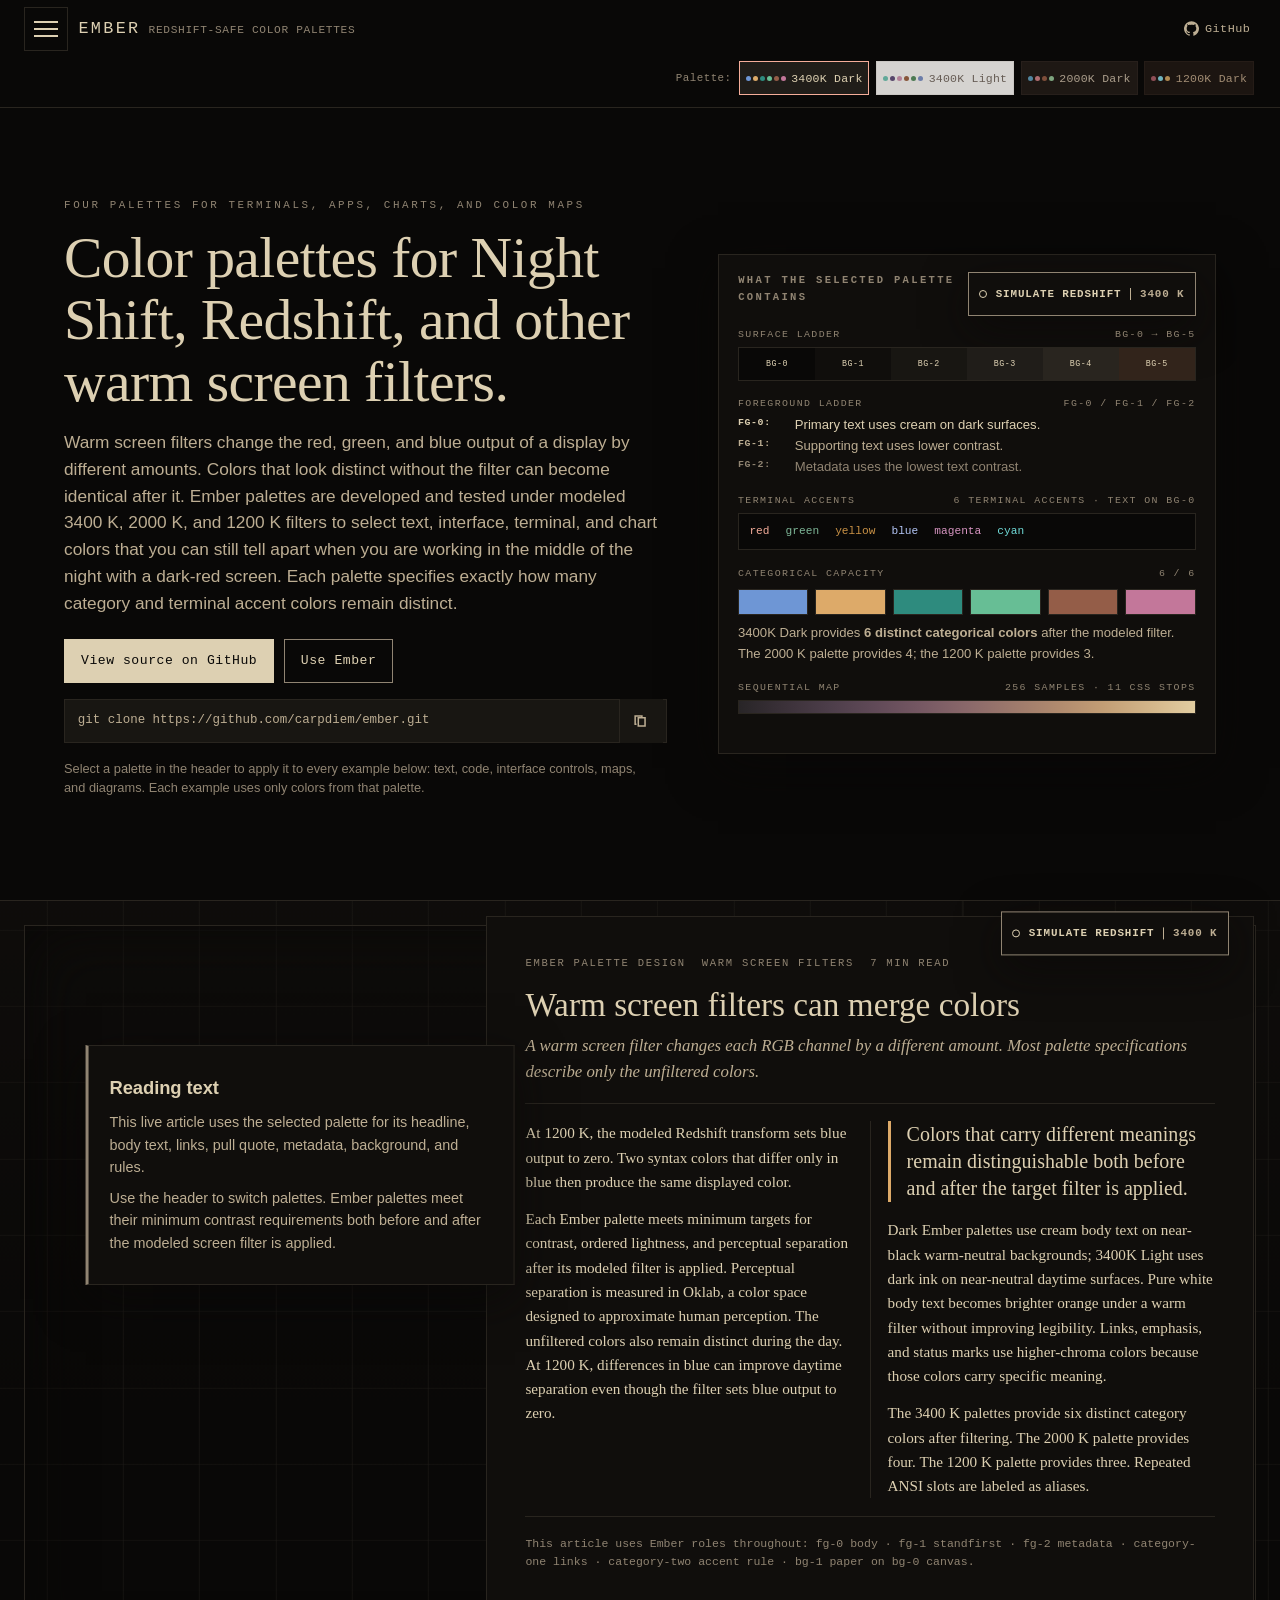
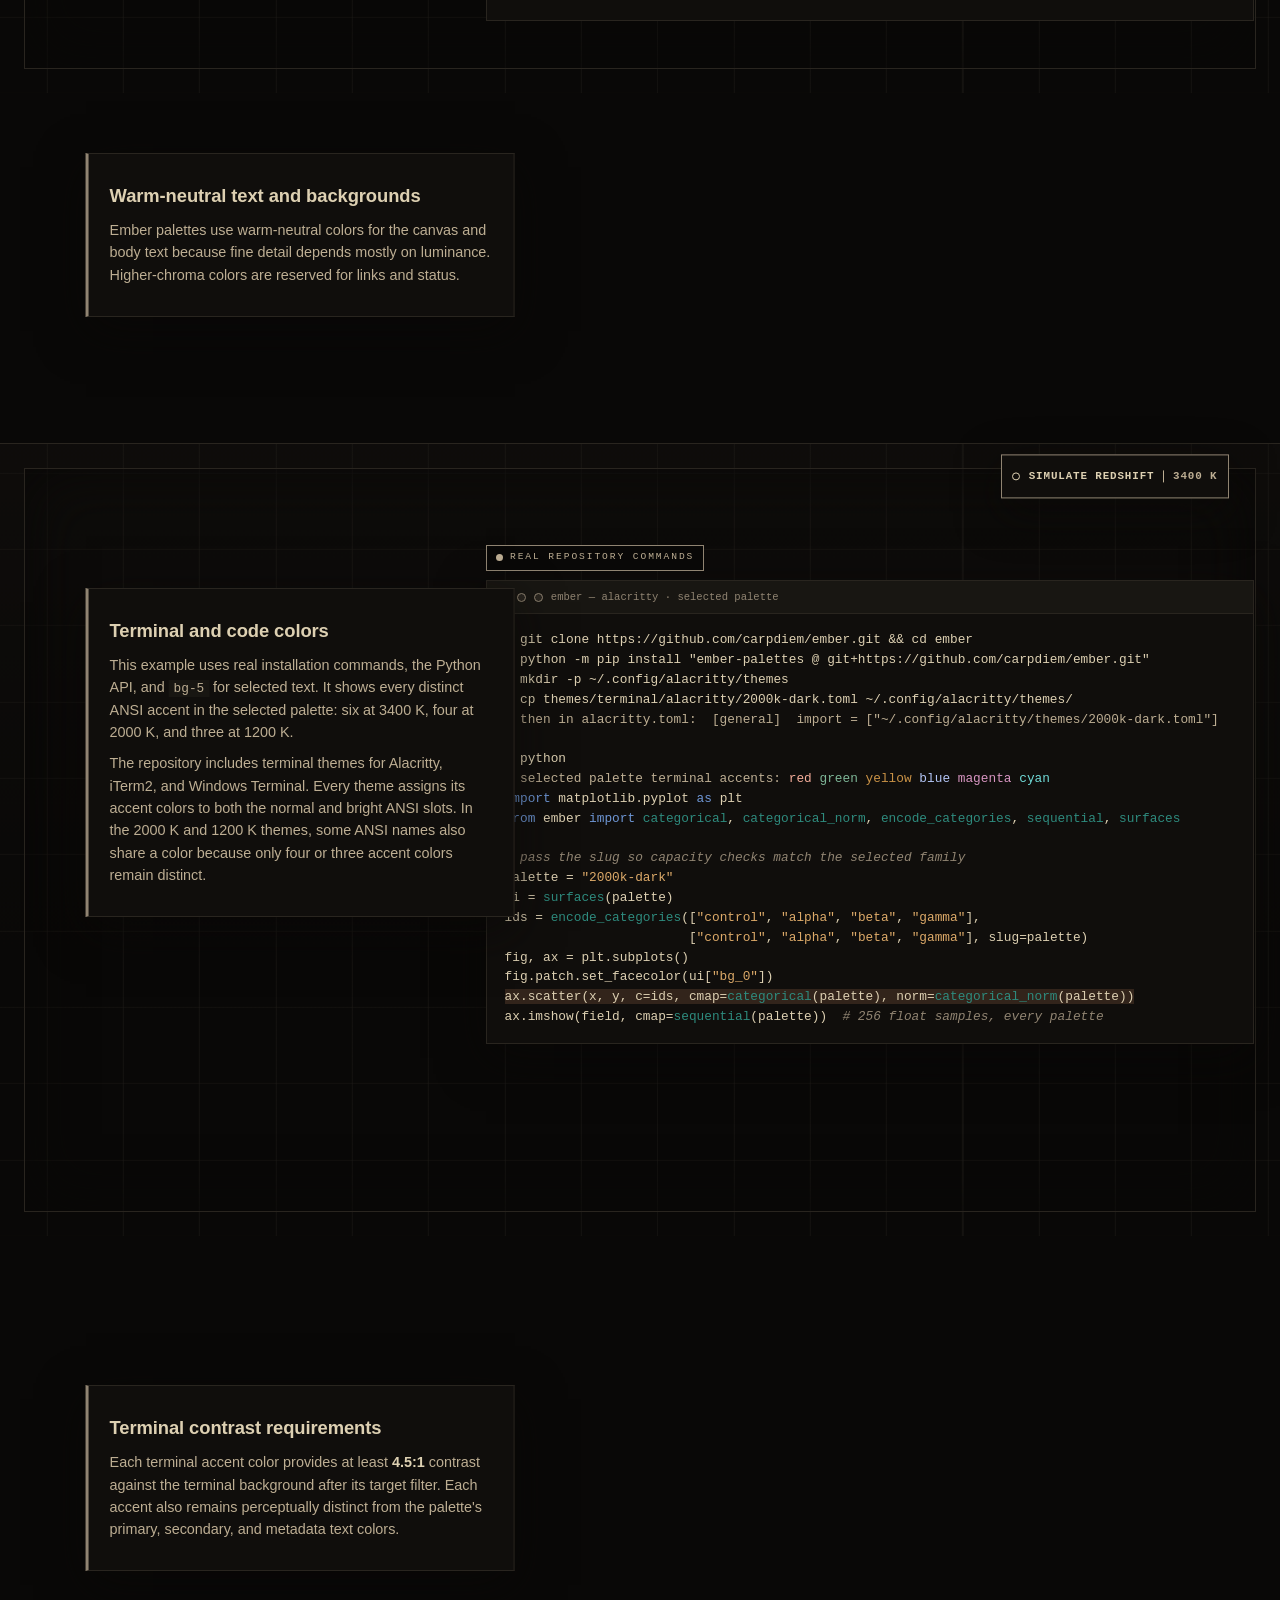
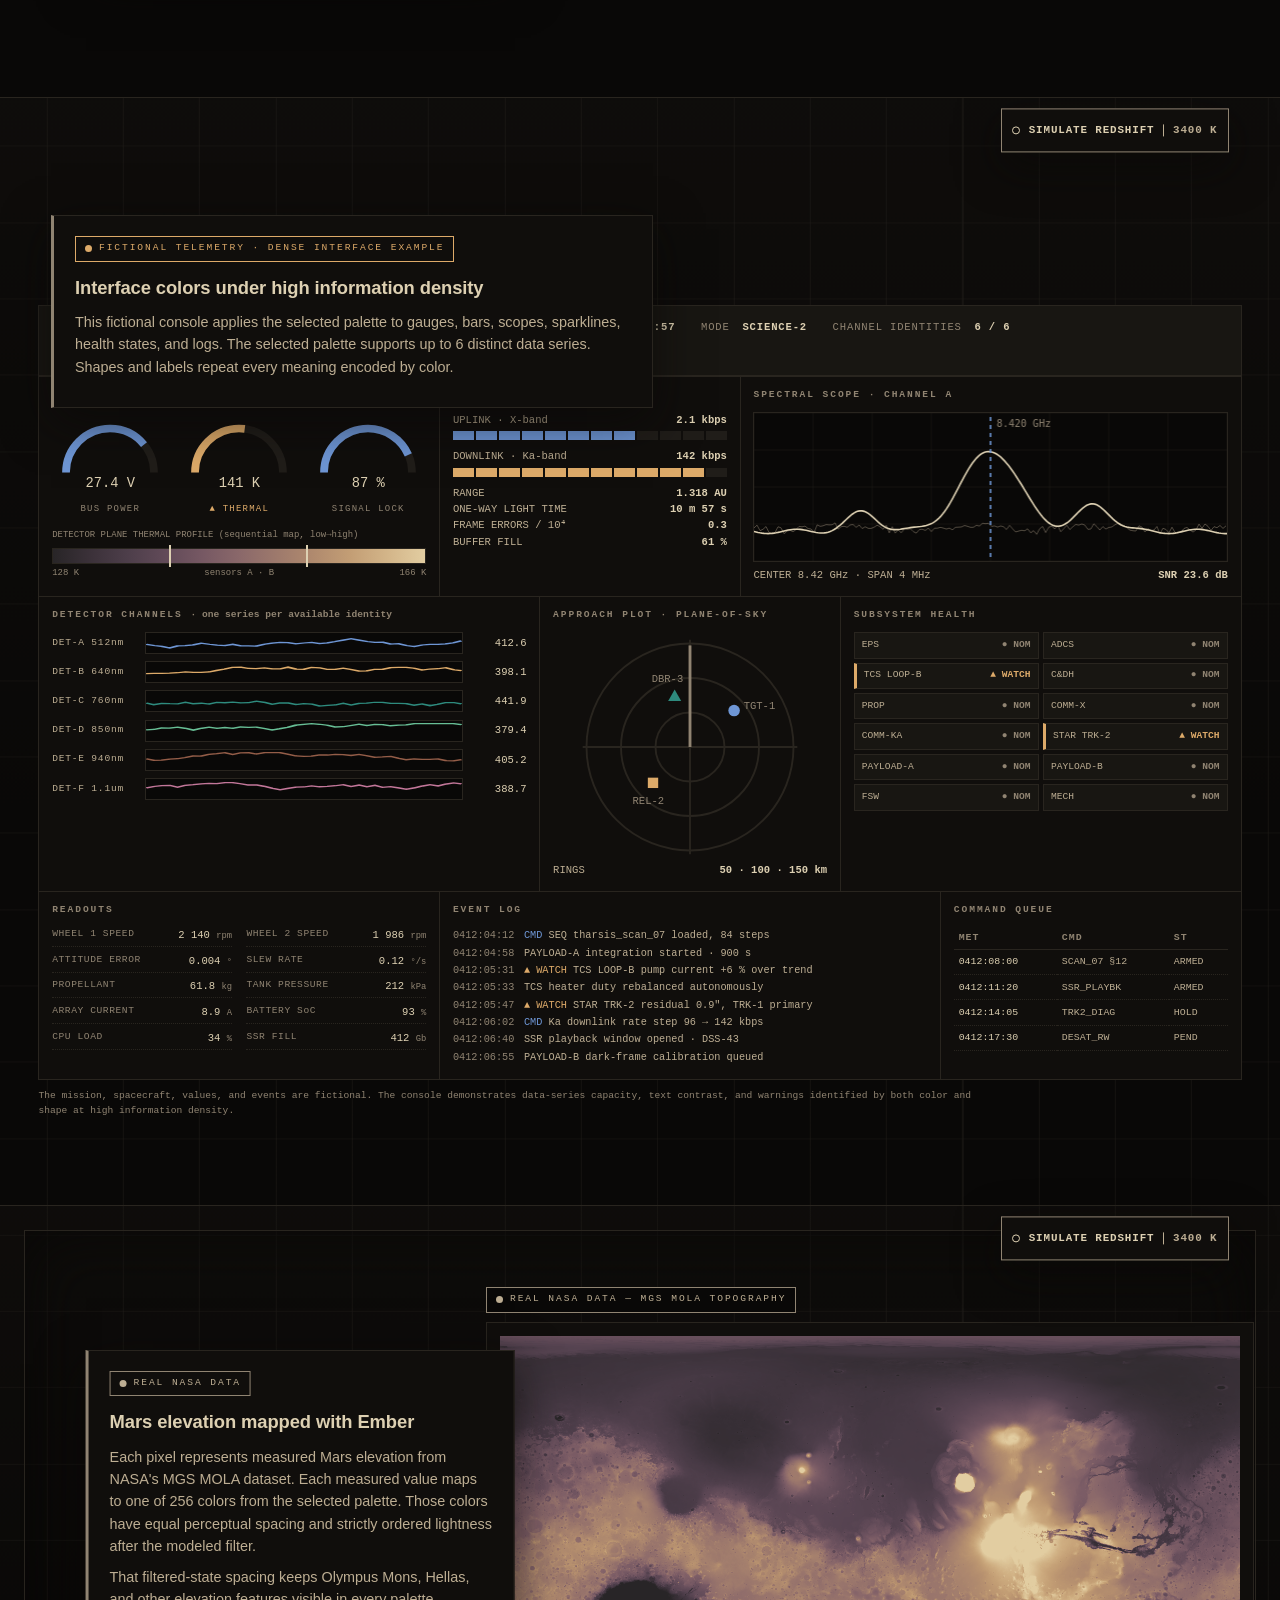
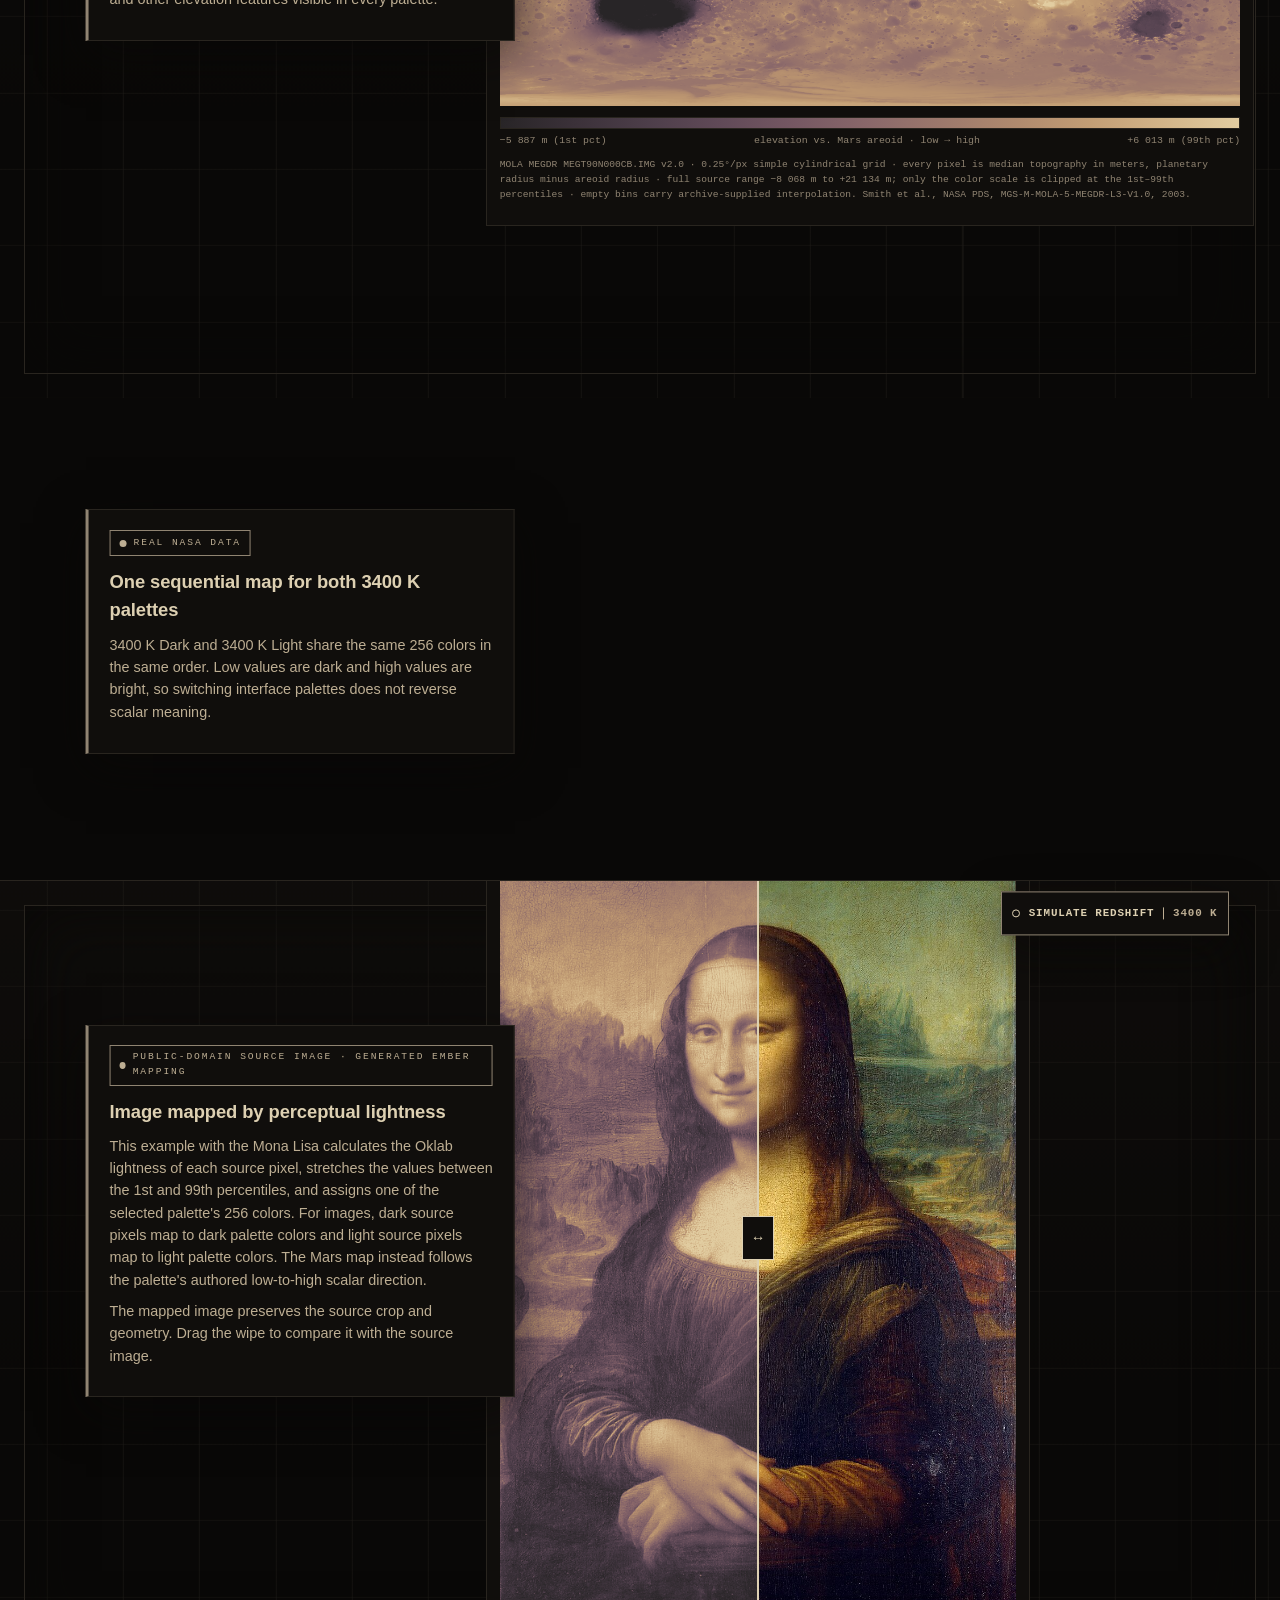
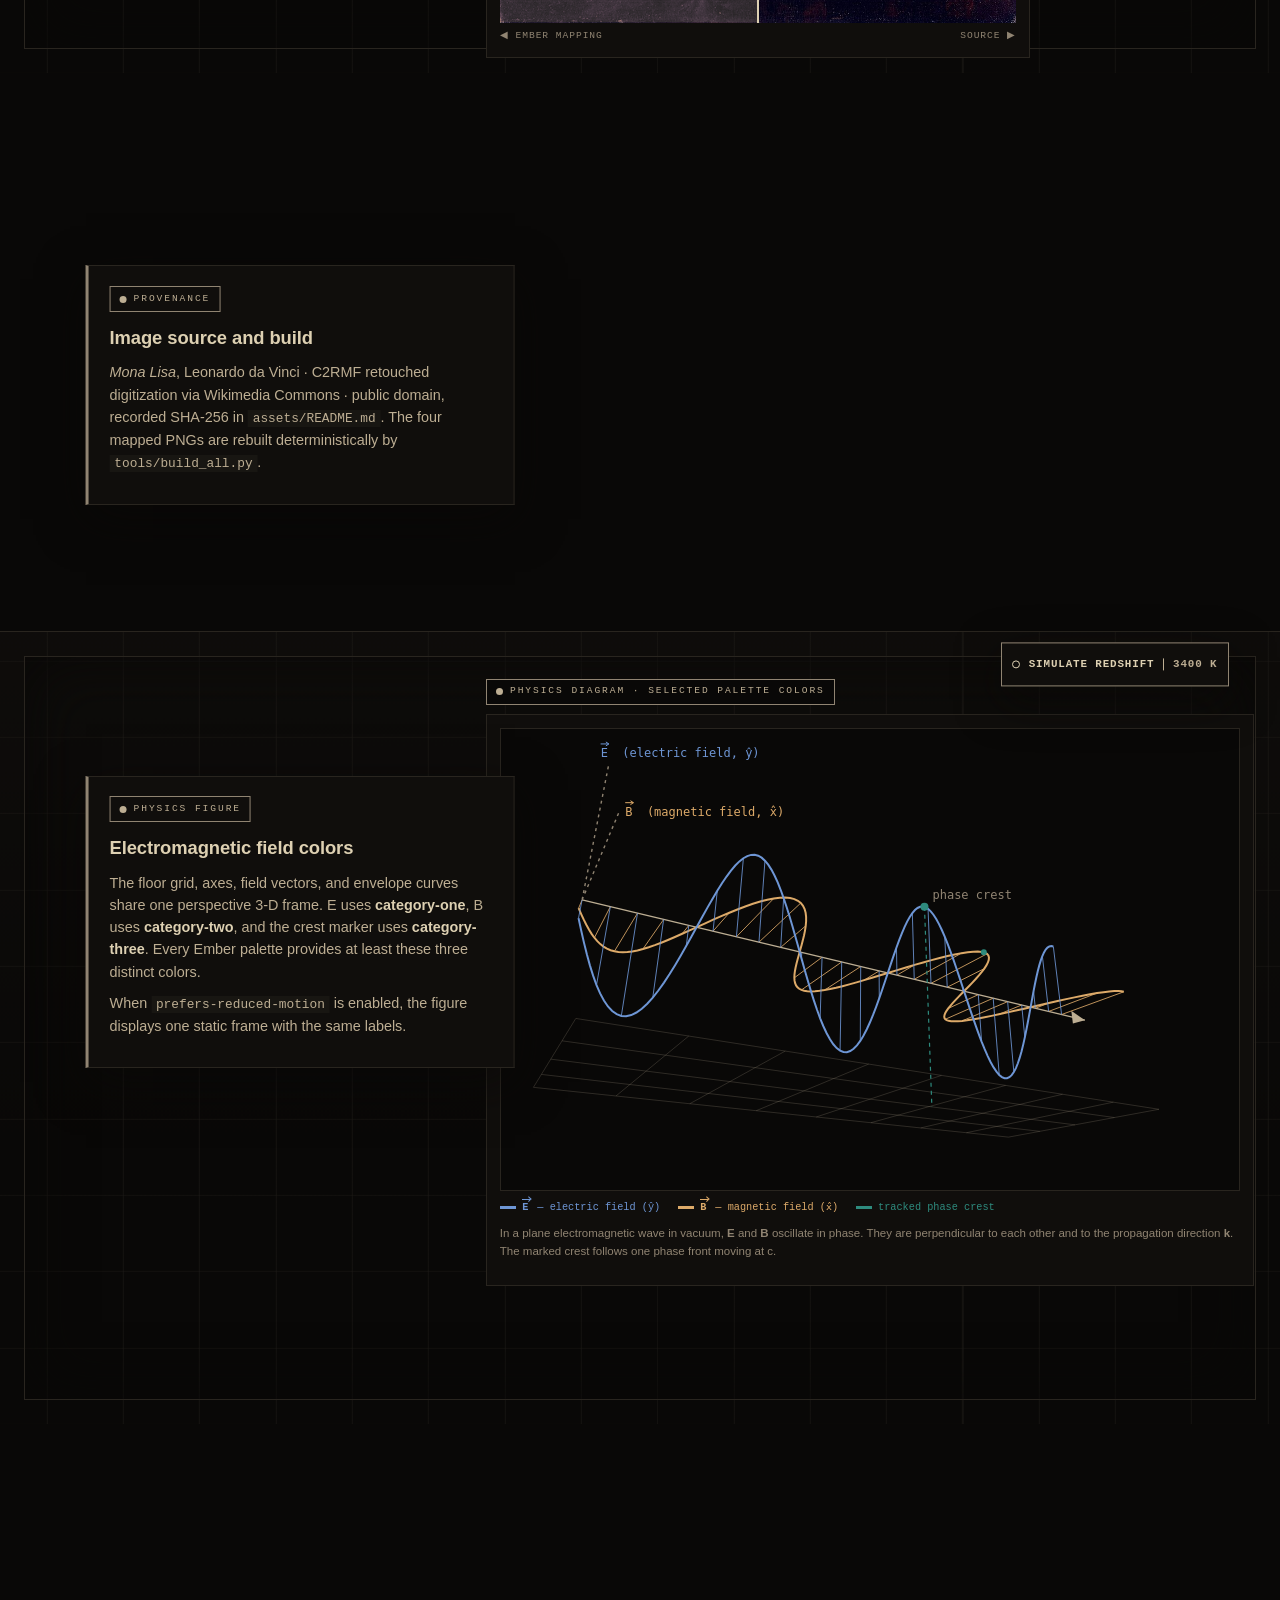
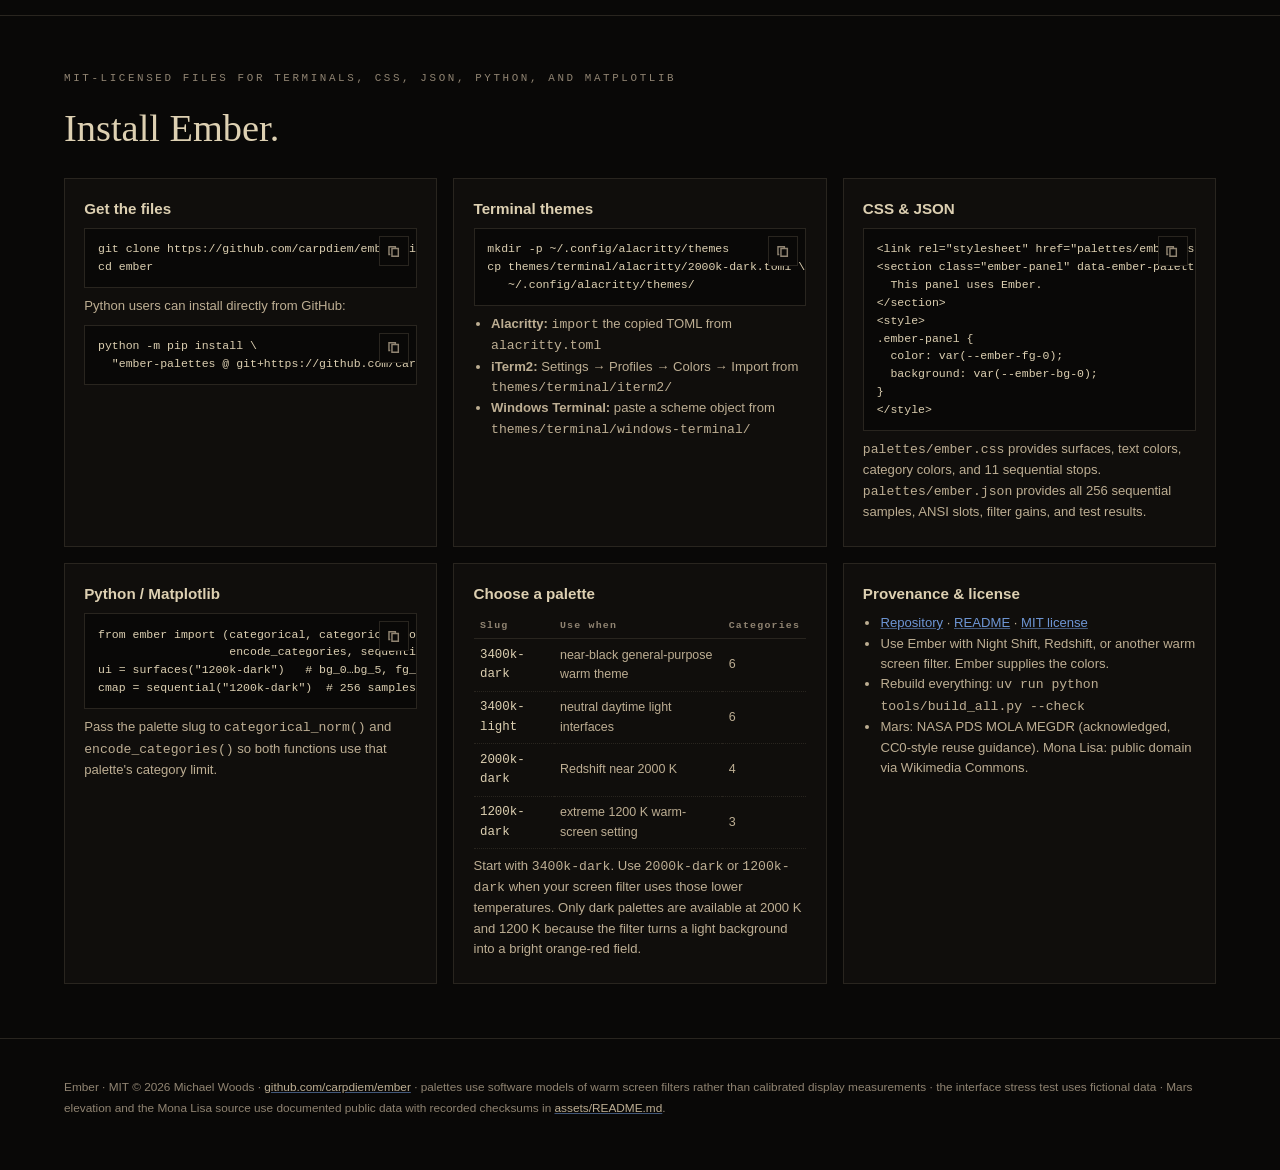
==== index.html @ 6d86f44f "Update 3400K Light palette" ====
<!DOCTYPE html>
<html lang="en" data-ember-palette="3400k-dark">
<head>
<meta charset="utf-8">
<meta name="viewport" content="width=device-width, initial-scale=1">
<title>Ember — color palettes for Night Shift and Redshift</title>
<meta name="description" content="Ember is a set of color palettes for terminals, apps, charts, and color maps used with Night Shift, Redshift, and other warm screen filters.">
<link rel="icon" href="favicon-32x32.png" type="image/png" sizes="32x32">
<link rel="icon" href="favicon.svg" type="image/svg+xml" sizes="any">
<link rel="apple-touch-icon" href="apple-touch-icon.png" sizes="180x180">
<link rel="stylesheet" href="palettes/ember.css">
<style>
/* ============================================================
   EMBER — ONE WARM INSTRUMENT
   All color derives from palettes/ember.css custom properties.
   No literal color values appear in this stylesheet.
   ============================================================ */
:root{
  --chrome-h: 6.75rem;
  --font-sans: "Avenir Next", Avenir, "Segoe UI", "Helvetica Neue", sans-serif;
  --font-serif: "Iowan Old Style", "Palatino Linotype", Palatino, Georgia, serif;
  --font-mono: ui-monospace, "SF Mono", Menlo, Consolas, "Liberation Mono", monospace;
  --rule: 1px solid var(--ember-bg-4);
  --plate-shadow: 0 14px 44px color-mix(in srgb, var(--ember-bg-0) 62%, transparent);
  --ease: cubic-bezier(.33,.66,.28,1);
}
*,*::before,*::after{ box-sizing:border-box; }
html{ scroll-behavior:smooth; }
@media (prefers-reduced-motion: reduce){
  html{ scroll-behavior:auto; }
  *,*::before,*::after{ animation:none !important; transition:none !important; }
}
body{
  margin:0;
  background:var(--ember-bg-0);
  color:var(--ember-fg-0);
  font-family:var(--font-sans);
  font-size:1rem;
  line-height:1.55;
  padding-top:var(--chrome-h);
  overflow-x:hidden;
}
::selection{ background:var(--ember-bg-5); color:var(--ember-fg-0); }
:focus-visible{ outline:2px solid var(--ember-fg-0); outline-offset:2px; }
a{ color:var(--ember-category-one); text-decoration-color: color-mix(in srgb, var(--ember-category-one) 55%, transparent); }
a:hover{ text-decoration-thickness:2px; }
img{ max-width:100%; display:block; }
code, pre, kbd{ font-family:var(--font-mono); }
.visually-hidden{
  position:absolute; width:1px; height:1px; margin:-1px; padding:0;
  overflow:hidden; clip:rect(0 0 0 0); white-space:nowrap; border:0;
}
.skip-link{
  position:fixed; top:.4rem; left:.4rem; z-index:200;
  background:var(--ember-bg-4); color:var(--ember-fg-0);
  padding:.5rem .8rem; border:var(--rule);
  transform:translateY(-300%);
}
.skip-link:focus{ transform:none; }

/* ---------- chrome (fixed header) ---------- */
.chrome{
  position:fixed; inset:0 0 auto 0; height:var(--chrome-h); z-index:120;
  display:flex; flex-wrap:wrap; align-items:center; align-content:center; gap:.35rem .65rem;
  padding:.4rem clamp(.75rem, 3vw, 1.5rem);
  background:var(--ember-bg-0);
  border-bottom:var(--rule);
}
.burger{
  appearance:none; background:transparent; border:var(--rule);
  width:2.75rem; height:2.75rem; min-width:44px; min-height:44px;
  padding:.55rem; cursor:pointer;
  display:grid; gap:5px; align-content:center;
}
.burger span{
  display:block; height:2px; background:var(--ember-fg-0);
  transition: transform .22s var(--ease), opacity .22s var(--ease);
}
.burger[aria-expanded="true"] span:nth-child(1){ transform:translateY(7px) rotate(45deg); }
.burger[aria-expanded="true"] span:nth-child(2){ opacity:0; }
.burger[aria-expanded="true"] span:nth-child(3){ transform:translateY(-7px) rotate(-45deg); }
.brand{
  font-family:var(--font-mono); font-size:1.05rem; letter-spacing:.14em;
  color:var(--ember-fg-0); text-decoration:none; text-transform:uppercase;
}
.brand em{ font-style:normal; color:var(--ember-fg-2); letter-spacing:.06em; font-size:.7rem; margin-left:.5rem; }
.chrome-spacer{ flex:1 1 auto; }
.chrome-gh{
  font-family:var(--font-mono); font-size:.74rem; letter-spacing:.04em;
  color:var(--ember-fg-1); text-decoration:none;
  padding:.25rem .35rem; white-space:nowrap;
  min-height:44px; display:inline-flex; align-items:center; gap:.4rem;
}
.chrome-gh:hover{ color:var(--ember-fg-0); text-decoration:underline; text-underline-offset:.22em; }
.gh-icon{ width:15px; height:15px; fill:currentColor; flex:0 0 auto; }

/* palette picker — compact scoped surfaces inside full-size hit targets */
.picker{
  order:5; width:100%; display:flex; gap:.18rem; align-items:center; justify-content:flex-end;
  background:var(--ember-bg-0);
}
.picker-label{
  font-family:var(--font-mono); font-size:.68rem; letter-spacing:.04em;
  color:var(--ember-fg-2); margin-right:.15rem; white-space:nowrap;
}
.pp{
  appearance:none; cursor:pointer;
  position:relative; isolation:isolate;
  font-family:var(--font-mono); font-size:.72rem; letter-spacing:.02em;
  background:transparent; color:var(--ember-fg-2);
  border:0; padding:.25rem .55rem; min-height:44px;
  display:inline-flex; align-items:center; justify-content:center; gap:.35rem;
}
.pp::before{
  content:""; position:absolute; inset:5px 2px; z-index:-1;
  background:var(--ember-bg-3); border:1px solid var(--ember-bg-4);
}
.pp:hover{ color:var(--ember-fg-0); }
.pp:hover::before{ border-color:var(--ember-fg-2); }
.pp-dots{ display:inline-flex; align-items:center; gap:2px; opacity:.72; }
.pp[aria-pressed="true"] .pp-dots{ opacity:1; }
.pp-dot{ width:5px; height:5px; border-radius:50%; flex:0 0 auto; }
.pp-dot[data-cat="1"]{ background:var(--ember-category-one); }
.pp-dot[data-cat="2"]{ background:var(--ember-category-two); }
.pp-dot[data-cat="3"]{ background:var(--ember-category-three); }
.pp-dot[data-cat="4"]{ background:var(--ember-category-four); }
.pp-dot[data-cat="5"]{ background:var(--ember-category-five); }
.pp-dot[data-cat="6"]{ background:var(--ember-category-six); }
.pp[aria-pressed="true"]{ color:var(--ember-fg-0); }
.pp[aria-pressed="true"]::before{ border-color:var(--ember-terminal-red); }
.pp .pp-abbr{ display:none; }
@media (max-width:700px){
  .chrome{ padding:.4rem .75rem; }
  .picker{ gap:.05rem; }
  .brand em{ display:none; }
  .pp{ flex:0 1 auto; padding:.25rem .35rem; font-size:.66rem; }
  .pp-dot{ width:4px; height:4px; }
  .pp .pp-full{ display:none; }
  .pp .pp-abbr{ display:inline; }
}

/* ---------- hamburger menu panel ---------- */
.menu-wrap{
  position:fixed; top:var(--chrome-h); left:0; right:0; bottom:0; z-index:110;
  display:flex; align-items:stretch;
}
.menu-wrap[hidden]{ display:none; }
.menu-backdrop{
  position:absolute; inset:0;
  background:color-mix(in srgb, var(--ember-bg-0) 55%, transparent);
  border:0; padding:0; cursor:pointer; width:100%;
}
.menu-panel{
  position:relative; z-index:1;
  width:min(22rem, 88vw);
  background:var(--ember-bg-1);
  border-right:var(--rule);
  padding:1.4rem 1.4rem 2rem;
  overflow-y:auto;
  display:flex; flex-direction:column; gap:.15rem;
}
.menu-panel h2{
  font-family:var(--font-mono); font-size:.62rem; letter-spacing:.22em;
  text-transform:uppercase; color:var(--ember-fg-2); margin:.9rem 0 .4rem;
}
.menu-panel a{
  color:var(--ember-fg-0); text-decoration:none;
  font-size:.95rem; padding:.45rem .5rem; min-height:44px;
  border-left:2px solid transparent;
  display:flex; align-items:center;
}
.menu-panel a:hover, .menu-panel a:focus-visible{
  background:var(--ember-bg-3); border-left-color:var(--ember-category-one);
}
.menu-panel a small{ color:var(--ember-fg-2); margin-left:.4rem; font-family:var(--font-mono); font-size:.66rem; }

/* ---------- shared components ---------- */
.truth{
  display:inline-flex; align-items:center; gap:.45rem;
  font-family:var(--font-mono); font-size:.6rem; letter-spacing:.2em;
  text-transform:uppercase; color:var(--ember-fg-1);
  border:1px solid var(--ember-fg-2); padding:.28rem .55rem;
}
.truth::before{
  content:""; width:7px; height:7px; border-radius:50%;
  background:var(--ember-fg-1);
}
.truth.fiction{ color:var(--ember-category-two); border-color:var(--ember-category-two); }
.truth.fiction::before{ background:var(--ember-category-two); }
.kicker{
  font-family:var(--font-mono); font-size:.68rem; letter-spacing:.24em;
  text-transform:uppercase; color:var(--ember-fg-2); margin:0 0 .8rem;
}
.btn{
  display:inline-flex; align-items:center; min-height:44px;
  font-family:var(--font-mono); font-size:.82rem;
  text-decoration:none; padding:.6rem 1rem; letter-spacing:.04em;
  border:1px solid var(--ember-fg-2); color:var(--ember-fg-0);
}
.btn:hover{ background:var(--ember-bg-3); }
.btn.primary{
  background:var(--ember-fg-0); color:var(--ember-bg-0); border-color:var(--ember-fg-0);
}
.btn.primary:hover{ background:var(--ember-fg-1); border-color:var(--ember-fg-1); }
.seq-strip{
  height:14px; background:var(--ember-sequential); border:var(--rule);
}

/* capacity chips — .retired is applied by CSS per-palette AND by JS; never
   references a categorical variable that the active family does not define */
.cap-row{ display:flex; gap:.45rem; margin:.5rem 0; }
.cap-chip{
  flex:1 1 0; height:26px; border:1px solid var(--ember-bg-4); position:relative;
}
.cap-chip[data-cat="1"]{ background:var(--ember-category-one); }
.cap-chip[data-cat="2"]{ background:var(--ember-category-two); }
.cap-chip[data-cat="3"]{ background:var(--ember-category-three); }
.cap-chip[data-cat="4"]{ background:var(--ember-category-four); }
.cap-chip[data-cat="5"]{ background:var(--ember-category-five); }
.cap-chip[data-cat="6"]{ background:var(--ember-category-six); }
[data-ember-palette="2000k-dark"] .cap-chip[data-cat="5"],
[data-ember-palette="2000k-dark"] .cap-chip[data-cat="6"],
[data-ember-palette="1200k-dark"] .cap-chip[data-cat="4"],
[data-ember-palette="1200k-dark"] .cap-chip[data-cat="5"],
[data-ember-palette="1200k-dark"] .cap-chip[data-cat="6"],
.cap-chip.retired{
  background:transparent; border-style:dashed; border-color:var(--ember-fg-2);
}
[data-ember-palette="2000k-dark"] .cap-chip[data-cat="5"]::after,
[data-ember-palette="2000k-dark"] .cap-chip[data-cat="6"]::after,
[data-ember-palette="1200k-dark"] .cap-chip[data-cat="4"]::after,
[data-ember-palette="1200k-dark"] .cap-chip[data-cat="5"]::after,
[data-ember-palette="1200k-dark"] .cap-chip[data-cat="6"]::after,
.cap-chip.retired::after{
  content:""; position:absolute; left:8%; right:8%; top:50%;
  border-top:1px solid var(--ember-fg-2);
}
/* ---------- hero ---------- */
.hero{
  min-height:calc(100vh - var(--chrome-h));
  display:grid; grid-template-columns: minmax(0, 1.15fr) minmax(0, .95fr);
  gap:clamp(1.5rem, 4vw, 4rem);
  align-content:center;
  padding:clamp(2rem, 6vh, 4rem) clamp(1rem, 5vw, 5rem);
}
.hero > *{ min-width:0; }
.hero h1{
  font-family:var(--font-serif); font-weight:500;
  font-size:clamp(2.1rem, 4.6vw, 3.6rem); line-height:1.08;
  margin:.2rem 0 1rem; letter-spacing:-.01em;
}
.hero .lede{
  font-size:clamp(1rem, 1.35vw, 1.15rem); color:var(--ember-fg-1);
  max-width:38rem; margin:0 0 1.4rem;
}
.hero-ctas{ display:flex; flex-wrap:wrap; gap:.6rem; align-items:center; margin-bottom:1rem; }
.clone-wrap{ position:relative; max-width:100%; margin:0 0 1rem; }
.hero-clone{
  font-size:.78rem; background:var(--ember-bg-2); border:var(--rule);
  padding:.7rem 3.4rem .7rem .8rem; color:var(--ember-fg-1);
  overflow-x:auto; max-width:100%; white-space:nowrap; margin:0;
}
.copy-clone{
  appearance:none; position:absolute; top:50%; right:.25rem;
  transform:translateY(-50%); width:44px; height:44px;
  border:0; border-left:var(--rule); background:var(--ember-bg-2);
  color:var(--ember-fg-1); cursor:pointer; display:grid; place-items:center;
}
.copy-clone:hover, .copy-clone:focus-visible{ color:var(--ember-fg-0); background:var(--ember-bg-3); }
.copy-clone svg{ width:18px; height:18px; fill:none; stroke:currentColor; stroke-width:1.7; }
.copy-clone .check-icon{ display:none; }
.copy-clone.is-copied .copy-icon{ display:none; }
.copy-clone.is-copied .check-icon{ display:block; color:var(--ember-category-four); }
.hero-note{ font-size:.8rem; color:var(--ember-fg-2); max-width:36rem; }
.hero-board{
  border:var(--rule); background:var(--ember-bg-1);
  padding:1.1rem 1.2rem 1.3rem; align-self:center;
  box-shadow:var(--plate-shadow);
}
.hero-board-header{
  display:flex; align-items:flex-start; justify-content:space-between;
  gap:.75rem; margin-bottom:.8rem;
}
.hero-board h2{
  font-family:var(--font-mono); font-size:.66rem; letter-spacing:.22em;
  text-transform:uppercase; color:var(--ember-fg-2); margin:0;
}
.hero-board-control-host{ flex:0 0 auto; }
.hero-board-control-host .redshift-control{
  position:static; height:auto; padding:0; display:block;
}
.hero-board-control-host .redshift-toggle{ transform:none; }
.board-row{ margin-bottom:1rem; }
.board-row .lbl{
  display:flex; justify-content:space-between;
  font-family:var(--font-mono); font-size:.62rem; letter-spacing:.14em;
  text-transform:uppercase; color:var(--ember-fg-2); margin-bottom:.3rem;
}
.surf-row{ display:flex; border:var(--rule); }
.surf-row span{
  flex:1 1 0; height:32px; display:flex; align-items:center; justify-content:center;
  color:var(--ember-fg-0); font-family:var(--font-mono); font-size:.52rem;
  letter-spacing:.06em; text-transform:uppercase;
}
.surf-row span:nth-child(1){ background:var(--ember-bg-0); }
.surf-row span:nth-child(2){ background:var(--ember-bg-1); }
.surf-row span:nth-child(3){ background:var(--ember-bg-2); }
.surf-row span:nth-child(4){ background:var(--ember-bg-3); }
.surf-row span:nth-child(5){ background:var(--ember-bg-4); }
.surf-row span:nth-child(6){ background:var(--ember-bg-5); }
.fg-row{ font-size:.82rem; line-height:1.4; }
.fg-sample{ display:grid; grid-template-columns:3.2rem minmax(0,1fr); gap:.35rem; margin:.18rem 0; }
.fg-role{ font-family:var(--font-mono); font-size:.62rem; letter-spacing:.06em; font-weight:700; }
.fg-row .f0{ color:var(--ember-fg-0); }
.fg-row .f1{ color:var(--ember-fg-1); }
.fg-row .f2{ color:var(--ember-fg-2); }
.terminal-specimen{
  display:flex; flex-wrap:wrap; gap:.35rem 1rem; align-items:center;
  background:var(--ember-bg-0); border:var(--rule); padding:.55rem .65rem;
  font-family:var(--font-mono); font-size:.7rem;
}
.terminal-specimen code{ background:transparent; padding:0; }
.terminal-accent{ font-style:normal; font-weight:400; }
.terminal-accent[hidden]{ display:none; }
.terminal-accent[data-terminal="red"]{ color:var(--ember-terminal-red); }
.terminal-accent[data-terminal="green"]{ color:var(--ember-terminal-green); }
.terminal-accent[data-terminal="yellow"]{ color:var(--ember-terminal-yellow); }
.terminal-accent[data-terminal="blue"]{ color:var(--ember-terminal-blue); }
.terminal-accent[data-terminal="magenta"]{ color:var(--ember-terminal-magenta); }
.terminal-accent[data-terminal="cyan"]{ color:var(--ember-terminal-cyan); }
#cap-sentence{ font-size:.82rem; color:var(--ember-fg-1); margin:.4rem 0 0; }
@media (max-width:900px){
  .hero{ grid-template-columns:1fr; min-height:0; }
}
@media (max-width:700px){
  .hero{ width:100%; padding:1.5rem 1rem 2rem; }
}

/* ---------- semantic depth: information passes over slower demonstrations ---------- */
.redshift-filter-defs{
  position:absolute; width:0; height:0; overflow:hidden; pointer-events:none;
}
.redshift-control{
  position:sticky; top:calc(var(--chrome-h) + .65rem); z-index:9;
  height:0; padding:0 clamp(1rem, 4vw, 4rem);
  display:flex; justify-content:flex-end; pointer-events:none;
}
.redshift-toggle{
  pointer-events:auto; transform:translateY(.65rem);
  min-height:44px; display:inline-flex; align-items:center; gap:.55rem;
  padding:.45rem .65rem; border:1px solid var(--ember-fg-2);
  background:var(--ember-bg-1); color:var(--ember-fg-0);
  box-shadow:var(--plate-shadow); cursor:pointer;
  font-family:var(--font-mono); font-size:.68rem; font-weight:700;
  letter-spacing:.08em; text-transform:uppercase;
}
.redshift-toggle:hover{ background:var(--ember-bg-3); border-color:var(--ember-fg-1); }
.redshift-toggle:focus-visible{ outline:2px solid var(--ember-fg-0); outline-offset:3px; }
.redshift-toggle-indicator{
  width:8px; height:8px; flex:0 0 auto; border:1px solid currentColor; border-radius:50%;
  background:transparent;
}
.redshift-toggle-temp{
  padding-left:.55rem; border-left:1px solid currentColor; color:var(--ember-fg-1);
  font-variant-numeric:tabular-nums;
}
[data-redshift-simulated="true"] .redshift-toggle{
  background:var(--ember-fg-0); color:var(--ember-bg-0); border-color:var(--ember-fg-0);
}
[data-redshift-simulated="true"] .redshift-toggle-indicator{ background:currentColor; }
[data-redshift-simulated="true"] .redshift-toggle-temp{ color:currentColor; }
[data-redshift-simulated="true"][data-redshift-profile="3400k"] .demonstration-plane{
  filter:url(#redshift-3400k);
}
[data-redshift-simulated="true"][data-redshift-profile="2000k"] .demonstration-plane{
  filter:url(#redshift-2000k);
}
[data-redshift-simulated="true"][data-redshift-profile="1200k"] .demonstration-plane{
  filter:url(#redshift-1200k);
}
.scene{
  --demonstration-plane-x:clamp(18rem, 38vw, 46rem);
  --plane-overlap:clamp(.75rem, 2.2vw, 2rem);
  --demonstration-plane-y:0px; --substrate-plane-y:0px;
  position:relative; isolation:isolate; border-top:var(--rule);
}
.information-plane{ position:relative; z-index:6; }
.demonstration-plane{
  position:relative; z-index:2;
  transform:translate3d(0,var(--demonstration-plane-y),0);
  will-change:transform;
}
.stage{
  position:sticky; top:var(--chrome-h); z-index:1;
  height:calc(100vh - var(--chrome-h));
  display:flex; align-items:center; justify-content:flex-end;
  padding:1.5rem clamp(1rem, 4vw, 4rem);
  overflow:hidden; isolation:isolate; background:var(--ember-bg-0);
}
.stage::before,
#console::before{
  content:""; position:absolute; inset:-10vh -5vw; z-index:0; pointer-events:none;
  background:
    repeating-linear-gradient(90deg,
      color-mix(in srgb, var(--ember-bg-3) 54%, transparent) 0 1px,
      transparent 1px 4.5rem),
    repeating-linear-gradient(0deg,
      color-mix(in srgb, var(--ember-bg-3) 42%, transparent) 0 1px,
      transparent 1px 4.5rem),
    linear-gradient(180deg, var(--ember-bg-1), var(--ember-bg-0) 72%);
  transform:translate3d(0,var(--substrate-plane-y),0) scale(1.06);
  will-change:transform;
}
.stage::after{
  content:""; position:absolute; inset:clamp(.75rem,2vw,1.5rem); z-index:1;
  border:1px solid var(--ember-bg-4); pointer-events:none;
  box-shadow:inset 0 0 4rem var(--ember-bg-0);
}
.stage-inner{
  width:min(60vw, 58rem, calc(100vw - var(--demonstration-plane-x) - 1rem)); position:absolute; left:var(--demonstration-plane-x);
}
.stage .truth{ position:absolute; top:-2.2rem; left:0; z-index:3; background:var(--ember-bg-0); }
.plates{
  margin-top:calc(-100vh + var(--chrome-h));
  width:min(30rem, 42vw);
  padding:16vh 0 14vh clamp(1rem, 4vw, 4rem);
  display:flex; flex-direction:column; gap:52vh;
  pointer-events:none;
  transform:translateX(calc(var(--demonstration-plane-x) + var(--plane-overlap) - min(30rem, 42vw)));
}
.plate{
  pointer-events:auto;
  background:var(--ember-bg-1);
  border:var(--rule);
  border-left:3px solid var(--ember-fg-2);
  padding:1.2rem 1.3rem 1.3rem;
  box-shadow:var(--plate-shadow);
}
.plate h2, .plate h3{
  font-family:var(--font-sans); font-weight:650;
  font-size:1.15rem; margin:.55rem 0 .55rem; letter-spacing:-.005em;
}
.plate p{ font-size:.9rem; color:var(--ember-fg-1); margin:.55rem 0; }
.plate p strong{ color:var(--ember-fg-0); }
.plate .truth{ margin-bottom:.2rem; }
.plate code{ font-size:.8rem; background:var(--ember-bg-2); padding:.06rem .3rem; }
@media (max-width:680px){
  .scene{ display:flex; flex-direction:column-reverse; }
  .scene > .redshift-control{ order:999; }
  .redshift-control{
    top:var(--chrome-h); height:54px; padding:0 1rem; align-items:flex-start;
    background:var(--ember-bg-0); border-bottom:var(--rule);
  }
  .redshift-toggle{ font-size:.62rem; gap:.45rem; padding:.4rem .55rem; }
  .redshift-toggle-temp{ padding-left:.45rem; }
  .stage{
    position:relative; top:auto; height:auto; justify-content:center;
    margin-top:-1.35rem; padding:2rem 1rem 1rem;
  }
  .stage-inner{ width:100%; position:relative; left:auto; }
  .stage .truth{ position:static; display:inline-flex; margin-bottom:.7rem; }
  .plates{
    margin-top:0; width:auto; padding:1.2rem 1rem .4rem; gap:1rem;
    transform:none;
  }
}
@media (prefers-reduced-motion:reduce){
  .demonstration-plane{ transform:none; will-change:auto; }
  .stage::before, #console::before{
    transform:scale(1.06); will-change:auto;
  }
}

/* ---------- editorial specimen ---------- */
.paper{
  background:var(--ember-bg-1); border:var(--rule);
  padding:clamp(1.4rem, 3vw, 3rem);
  max-height:calc(100vh - var(--chrome-h) - 3rem); overflow:hidden;
}
.paper .meta{
  font-family:var(--font-mono); font-size:.66rem; letter-spacing:.16em;
  text-transform:uppercase; color:var(--ember-fg-2);
  display:flex; gap:1rem; flex-wrap:wrap; margin-bottom:.9rem;
}
.paper h3{
  font-family:var(--font-serif); font-weight:500;
  font-size:clamp(1.5rem, 2.6vw, 2.2rem); line-height:1.12; margin:0 0 .6rem;
}
.paper .stand{
  font-family:var(--font-serif); font-style:italic;
  color:var(--ember-fg-1); font-size:1.05rem; margin:0 0 1rem;
}
.paper hr{ border:0; border-top:var(--rule); margin:1.1rem 0; }
.paper .body-col{ columns:2; column-gap:2.2rem; column-rule:var(--rule); }
.paper .body-col p{
  font-family:var(--font-serif); font-size:.95rem; line-height:1.6;
  margin:0 0 .8rem; color:var(--ember-fg-0);
}
.paper .pull{
  font-family:var(--font-serif); font-size:1.25rem; line-height:1.35;
  border-left:3px solid var(--ember-category-two);
  padding-left:1rem; margin:1rem 0; break-inside:avoid;
  color:var(--ember-fg-0);
}
.paper .foot{ font-size:.72rem; color:var(--ember-fg-2); font-family:var(--font-mono); }
@media (max-width:680px){ .paper .body-col{ columns:1; } .paper{ max-height:none; } }

/* ---------- terminal specimen ---------- */
.term{
  background:var(--ember-bg-1); border:var(--rule);
  font-size:.8rem; line-height:1.55;
  box-shadow:var(--plate-shadow);
}
.term-bar{
  display:flex; align-items:center; gap:.5rem;
  border-bottom:var(--rule); padding:.5rem .8rem;
  font-family:var(--font-mono); font-size:.66rem; color:var(--ember-fg-2);
  background:var(--ember-bg-2);
}
.term-bar i{ width:9px; height:9px; border-radius:50%; background:var(--ember-bg-4); border:1px solid var(--ember-fg-2); }
.term pre{
  margin:0; padding:1rem 1.1rem; overflow-x:auto;
}
.t-prompt{ color:var(--ember-fg-2); }
.t-cmd{ color:var(--ember-fg-0); }
.t-out{ color:var(--ember-fg-1); }
.t-k{ color:var(--ember-category-one); }
.t-s{ color:var(--ember-category-two); }
.t-f{ color:var(--ember-category-three); }
.t-c{ color:var(--ember-fg-2); font-style:italic; }
.t-sel{ background:var(--ember-bg-5); }

/* ---------- console (dense fictional instrument) ---------- */
#console{
  --information-plane-y:0px; --demonstration-plane-y:0px; --substrate-plane-y:0px;
  position:relative; isolation:isolate; overflow:clip;
  background:var(--ember-bg-0); border-top:var(--rule);
}
#console > :not(.redshift-control){ position:relative; }
#console .information-plane{ z-index:6; }
#console .demonstration-plane{ z-index:2; }
.console-wrap{ padding:0 clamp(.75rem, 3vw, 3rem) 3rem; }
.console-intro{
  margin-top:0; margin-bottom:-1.6rem; width:auto; max-width:44rem; gap:0;
  padding:clamp(2rem,5vh,3rem) clamp(1rem,4vw,4rem) 1.4rem;
  display:block;
  transform:translate3d(0,var(--information-plane-y),0); will-change:transform;
}
.console-intro .plate{ max-width:44rem; }
@media (prefers-reduced-motion:reduce){
  .console-intro{ transform:none; will-change:auto; }
}
.console{
  border:var(--rule); background:var(--ember-bg-1);
  font-family:var(--font-mono);
}
.con-head{
  display:flex; flex-wrap:wrap; gap:.6rem 1.6rem; align-items:center;
  padding:.7rem 1rem; border-bottom:2px solid var(--ember-bg-4);
  background:var(--ember-bg-2);
}
.con-head .mission{ font-size:.82rem; letter-spacing:.16em; }
.con-head .field{ font-size:.66rem; color:var(--ember-fg-2); letter-spacing:.08em; }
.con-head .field b{ color:var(--ember-fg-0); font-weight:600; margin-left:.35rem; }
.con-grid{
  display:grid; gap:1px; background:var(--ember-bg-4);
  grid-template-columns:repeat(12, minmax(0,1fr));
}
.panel{ background:var(--ember-bg-1); padding:.7rem .8rem .8rem; min-width:0; }
.panel h4{
  margin:0 0 .55rem; font-size:.6rem; font-weight:600;
  letter-spacing:.2em; text-transform:uppercase; color:var(--ember-fg-2);
}
.span3{ grid-column:span 3; } .span4{ grid-column:span 4; }
.span5{ grid-column:span 5; } .span6{ grid-column:span 6; }
.span8{ grid-column:span 8; } .span12{ grid-column:span 12; }
@media (max-width:1100px){
  .span3,.span4,.span5{ grid-column:span 6; }
  .span8{ grid-column:span 12; }
}
@media (max-width:640px){
  .span3,.span4,.span5,.span6{ grid-column:span 12; }
}
.gauge-row{ display:flex; gap:.8rem; justify-content:space-between; }
.gauge-cell{ flex:1 1 0; min-width:0; text-align:center; }
.gauge{ width:100%; max-width:110px; margin:0 auto; display:block; }
.g-track{ fill:none; stroke:var(--ember-bg-3); stroke-width:7; }
.g-val{ fill:none; stroke:var(--ember-category-one); stroke-width:7; }
.g-val.bus-power{ stroke-dasharray:98 999; }
.g-val.detector-thermal{ stroke-dasharray:68 999; }
.g-val.signal-lock{ stroke-dasharray:109 999; }
.gauge-cell.watch .g-val{ stroke:var(--ember-category-two); }
.g-num{ font-size:.86rem; color:var(--ember-fg-0); display:block; margin-top:-.4rem; }
.g-lab{ font-size:.56rem; letter-spacing:.14em; color:var(--ember-fg-2); }
.g-lab .warn{ color:var(--ember-category-two); }
.segbar{ display:flex; gap:2px; margin:.2rem 0 .5rem; }
.segbar span{ flex:1 1 0; height:9px; background:var(--ember-bg-3); }
.segbar.up span.on{ background:var(--ember-category-one); }
.segbar.dn span.on{ background:var(--ember-category-two); }
.kv{ display:flex; justify-content:space-between; font-size:.66rem; color:var(--ember-fg-1); }
.kv b{ color:var(--ember-fg-0); font-weight:600; }
.scope-c, .em-c{ width:100%; display:block; }
.scope-c{ height:150px; background:var(--ember-bg-0); border:var(--rule); }
.radar{ width:100%; max-width:230px; margin:0 auto; display:block; }
.radar .rr{ fill:none; stroke:var(--ember-bg-4); }
.radar .rx{ stroke:var(--ember-bg-4); }
.radar .sweep line{ stroke:var(--ember-fg-2); stroke-width:1.5; }
.radar .sweep{ transform-origin:60px 60px; animation:sweep 7s linear infinite; }
@keyframes sweep{ to{ transform:rotate(360deg); } }
.radar text{ fill:var(--ember-fg-2); font-size:5.5px; font-family:var(--font-mono); }
.radar .m1{ fill:var(--ember-category-one); }
.radar .m2{ fill:var(--ember-category-two); }
.radar .m3{ fill:var(--ember-category-three); }
.sparks{ display:flex; flex-direction:column; gap:.45rem; }
.spark-row{ display:flex; align-items:center; gap:.6rem; min-width:0; }
.spark-row .s-lab{ flex:0 0 5.2rem; font-size:.6rem; letter-spacing:.08em; color:var(--ember-fg-1); white-space:nowrap; }
.spark-row svg{ flex:1 1 auto; min-width:0; height:22px; background:var(--ember-bg-0); border:var(--rule); }
.spark-row .s-val{ flex:0 0 3.4rem; text-align:right; font-size:.66rem; color:var(--ember-fg-0); }
.health{ list-style:none; margin:0; padding:0; display:grid; grid-template-columns:repeat(2, minmax(0,1fr)); gap:4px; }
.health li{
  display:flex; justify-content:space-between; gap:.5rem;
  background:var(--ember-bg-2); border:var(--rule);
  font-size:.6rem; padding:.3rem .45rem; color:var(--ember-fg-1);
}
.health li b{ font-weight:600; color:var(--ember-fg-2); }
.health li.ok b::after{ content:" ● NOM"; }
.health li.watch{ border-left:3px solid var(--ember-category-two); }
.health li.watch b{ color:var(--ember-category-two); }
.health li.watch b::after{ content:" ▲ WATCH"; }
.readouts{ display:grid; grid-template-columns:repeat(2, minmax(0,1fr)); gap:.35rem .9rem; margin:0; }
.readouts div{ display:flex; justify-content:space-between; border-bottom:1px dotted var(--ember-bg-4); padding-bottom:.15rem; }
.readouts dt{ font-size:.6rem; letter-spacing:.06em; color:var(--ember-fg-2); }
.readouts dd{ margin:0; font-size:.66rem; color:var(--ember-fg-0); }
.readouts dd small{ color:var(--ember-fg-2); }
.thermal-strip{ height:16px; background:var(--ember-sequential); border:var(--rule); position:relative; margin:.3rem 0 .2rem; }
.thermal-strip i{
  position:absolute; top:-4px; bottom:-4px; width:2px; background:var(--ember-fg-0);
}
.thermal-title{ margin-top:.6rem; }
.thermal-marker-a{ left:31%; }
.thermal-marker-b{ left:68%; }
.scope-readout{ margin-top:.35rem; }
.spark-note{ letter-spacing:0; text-transform:none; }
.simulation-note{ max-width:60rem; }
.thermal-lab{ display:flex; justify-content:space-between; font-size:.56rem; color:var(--ember-fg-2); }
.log{ list-style:none; margin:0; padding:0; font-size:.64rem; line-height:1.7; color:var(--ember-fg-1); }
.log .t{ color:var(--ember-fg-2); margin-right:.6rem; }
.log .warn{ color:var(--ember-category-two); }
.log .cmd{ color:var(--ember-category-one); }
.queue{ width:100%; border-collapse:collapse; font-size:.62rem; }
.queue th{ text-align:left; font-weight:600; color:var(--ember-fg-2); letter-spacing:.1em; border-bottom:var(--rule); padding:.2rem .3rem; }
.queue td{ padding:.28rem .3rem; border-bottom:1px dotted var(--ember-bg-4); color:var(--ember-fg-1); }
.queue td:first-child{ color:var(--ember-fg-0); }

/* ---------- mars / mona ---------- */
.map-frame{ border:var(--rule); background:var(--ember-bg-1); padding:.8rem; }
.map-frame img{ width:100%; height:auto; image-rendering:auto; }
.map-legend{ margin-top:.7rem; }
.map-legend .seq-strip{ height:12px; }
.map-legend .lab{
  display:flex; justify-content:space-between;
  font-family:var(--font-mono); font-size:.62rem; color:var(--ember-fg-2); margin-top:.25rem;
}
.map-cite{ font-family:var(--font-mono); font-size:.6rem; color:var(--ember-fg-2); margin-top:.5rem; line-height:1.6; }
.compare{ position:relative; border:var(--rule); background:var(--ember-bg-1); padding:.8rem; }
.compare-stack{ position:relative; overflow:hidden; }
.compare-stack img{ width:100%; height:auto; }
.compare-stack .over{
  position:absolute; inset:0; width:100%; height:100%;
  clip-path:inset(0 50% 0 0);
}
.compare-stack .divider{
  appearance:none; position:absolute; top:0; bottom:0; left:50%; width:44px;
  transform:translateX(-50%); border:0; padding:0; background:transparent;
  color:var(--ember-fg-0); cursor:ew-resize; touch-action:none;
}
.compare-stack .divider::before{
  content:""; position:absolute; top:0; bottom:0; left:50%; width:2px;
  transform:translateX(-50%); background:var(--ember-fg-0);
}
.compare-stack .divider::after{
  content:"↔"; position:absolute; top:50%; left:50%; width:32px; height:44px;
  transform:translate(-50%,-50%); display:grid; place-items:center;
  background:var(--ember-bg-1); border:1px solid var(--ember-fg-0);
  color:var(--ember-fg-0); font-family:var(--font-mono); font-size:.9rem;
}
.compare-stack .divider:focus{ outline:none; }
.compare-stack .divider:hover::after,
.compare-stack .divider:focus-visible::after{
  background:var(--ember-bg-3); outline:2px solid var(--ember-fg-0); outline-offset:2px;
}
.compare-labels{
  display:flex; justify-content:space-between;
  font-family:var(--font-mono); font-size:.6rem; letter-spacing:.1em;
  color:var(--ember-fg-2); margin-top:.4rem; text-transform:uppercase;
}
.mona-stage{ width:min(44vw, 34rem); }

/* ---------- EM field figure ---------- */
.em-frame{ border:var(--rule); background:var(--ember-bg-1); padding:.8rem; }
.em-c{ aspect-ratio:16/10; background:var(--ember-bg-0); border:var(--rule); }
.em-legend{
  display:flex; flex-wrap:wrap; gap:1.1rem; margin-top:.6rem;
  font-family:var(--font-mono); font-size:.64rem; color:var(--ember-fg-1);
}
.em-legend i{ display:inline-block; width:16px; height:3px; vertical-align:middle; margin-right:.4rem; }
.em-legend .le{ color:var(--ember-category-one); }
.em-legend .lb{ color:var(--ember-category-two); }
.em-legend .lc{ color:var(--ember-category-three); }
.vector-symbol{
  position:relative; display:inline-block; margin-right:.18rem;
  font-weight:700; line-height:1;
}
.vector-symbol::before{
  content:""; position:absolute; left:0; right:-.12rem; top:-.22rem;
  border-top:1px solid currentColor;
}
.vector-symbol::after{
  content:""; position:absolute; top:-.34rem; right:-.12rem;
  width:.22rem; height:.22rem; border-top:1px solid currentColor;
  border-right:1px solid currentColor; transform:rotate(45deg);
}
.em-legend .le i{ background:var(--ember-category-one); }
.em-legend .lb i{ background:var(--ember-category-two); }
.em-legend .lc i{ background:var(--ember-category-three); }
.em-cap{ font-size:.72rem; color:var(--ember-fg-2); margin-top:.5rem; line-height:1.6; }
.figure-flush{ margin:0; }
.field-scene{ min-height:calc(100vh - var(--chrome-h) + 12rem); }
@media (max-width:680px){
  .mona-stage{ width:100%; }
  .field-scene{ min-height:0; }
}

/* ---------- adoption ---------- */
.use{ border-top:var(--rule); padding:clamp(2rem,6vh,4rem) clamp(1rem,5vw,5rem); }
.use h2{ font-family:var(--font-serif); font-weight:500; font-size:clamp(1.6rem,3vw,2.4rem); margin:.3rem 0 1.2rem; }
.use-grid{ display:grid; grid-template-columns:repeat(auto-fit, minmax(min(100%, 21rem), 1fr)); gap:1rem; }
.use-card{ border:var(--rule); background:var(--ember-bg-1); padding:1.1rem 1.2rem; min-width:0; }
.use-card h3{ font-size:.95rem; margin:0 0 .5rem; }
.use-card p{ font-size:.82rem; color:var(--ember-fg-1); margin:.4rem 0; }
.use-card pre{
  margin:.5rem 0; padding:.7rem .8rem; background:var(--ember-bg-0);
  border:var(--rule); font-size:.72rem; overflow-x:auto; color:var(--ember-fg-0);
}
.copy-code{ position:relative; margin:.5rem 0; }
.copy-code .use-copy-pre{ margin:0; padding-right:2.65rem; }
.copy-code-button{
  appearance:none; position:absolute; top:1px; right:1px; z-index:1; isolation:isolate;
  width:44px; height:44px; padding:0; cursor:pointer;
  display:grid; place-items:center; border:0;
  background:transparent; color:var(--ember-fg-2);
}
.copy-code-button::before{
  content:""; position:absolute; inset:7px; z-index:-1;
  border:var(--rule); background:var(--ember-bg-0);
}
.copy-code-button:hover, .copy-code-button:focus-visible{ color:var(--ember-fg-0); }
.copy-code-button:hover::before, .copy-code-button:focus-visible::before{
  background:var(--ember-bg-3);
}
.copy-code-button svg{
  width:17px; height:17px; fill:none; stroke:currentColor; stroke-width:1.7;
}
.copy-code-button .check-icon{ display:none; }
.copy-code-button.is-copied .copy-icon{ display:none; }
.copy-code-button.is-copied .check-icon{ display:block; color:var(--ember-terminal-green); }
.copy-code-button.is-copy-error{ color:var(--ember-terminal-red); }
.use-card ul{ margin:.4rem 0; padding-left:1.1rem; font-size:.82rem; color:var(--ember-fg-1); }
.profile-table{ width:100%; border-collapse:collapse; font-size:.78rem; }
.profile-table th{ text-align:left; font-family:var(--font-mono); font-size:.62rem; letter-spacing:.12em; color:var(--ember-fg-2); border-bottom:var(--rule); padding:.3rem .4rem; }
.profile-table td{ padding:.4rem; border-bottom:1px dotted var(--ember-bg-4); color:var(--ember-fg-1); }
.profile-table td:first-child{ font-family:var(--font-mono); color:var(--ember-fg-0); }

footer{
  border-top:var(--rule); padding:1.6rem clamp(1rem,5vw,5rem) 2.4rem;
  font-size:.74rem; color:var(--ember-fg-2); line-height:1.8;
}
footer a{ color:var(--ember-fg-1); }
main > section{ scroll-margin-top:calc(var(--chrome-h) + 1rem); }
</style>
</head>
<body>
<a class="skip-link" href="#main">Skip to content</a>

<svg class="redshift-filter-defs" width="0" height="0" aria-hidden="true" focusable="false">
  <defs>
    <filter id="redshift-3400k" x="-10%" y="-10%" width="120%" height="120%" color-interpolation-filters="sRGB">
      <feColorMatrix type="matrix" values="1 0 0 0 0  0 .74 0 0 0  0 0 .53 0 0  0 0 0 1 0"/>
    </filter>
    <filter id="redshift-2000k" x="-10%" y="-10%" width="120%" height="120%" color-interpolation-filters="sRGB">
      <feColorMatrix type="matrix" values="1 0 0 0 0  0 .54360078 0 0 0  0 0 .08679949 0 0  0 0 0 1 0"/>
    </filter>
    <filter id="redshift-1200k" x="-10%" y="-10%" width="120%" height="120%" color-interpolation-filters="sRGB">
      <feColorMatrix type="matrix" values="1 0 0 0 0  0 .30942099 0 0 0  0 0 0 0 0  0 0 0 1 0"/>
    </filter>
  </defs>
</svg>

<header class="chrome">
  <button class="burger" type="button" id="burger" aria-expanded="false" aria-controls="menu" aria-label="Open sections menu">
    <span></span><span></span><span></span>
  </button>
  <a class="brand" href="#top">Ember<em>Redshift-safe color palettes</em></a>
  <div class="chrome-spacer"></div>
  <a class="chrome-gh" href="https://github.com/carpdiem/ember">
    <svg class="gh-icon" viewBox="0 0 16 16" aria-hidden="true"><path d="M8 .2a8 8 0 0 0-2.53 15.59c.4.07.55-.17.55-.38v-1.49c-2.24.49-2.71-1.08-2.71-1.08-.37-.93-.9-1.18-.9-1.18-.73-.5.06-.49.06-.49.81.06 1.23.83 1.23.83.72 1.23 1.88.88 2.34.67.07-.52.28-.88.51-1.08-1.79-.2-3.67-.89-3.67-3.98 0-.88.31-1.6.83-2.16-.08-.2-.36-1.02.08-2.13 0 0 .68-.22 2.2.82A7.65 7.65 0 0 1 8 3.98c.68 0 1.36.09 2 .27 1.53-1.04 2.2-.82 2.2-.82.44 1.11.16 1.93.08 2.13.52.56.83 1.28.83 2.16 0 3.1-1.89 3.77-3.68 3.97.29.25.55.74.55 1.5v2.22c0 .21.14.46.55.38A8 8 0 0 0 8 .2Z"/></svg>
    <span>GitHub</span>
  </a>
  <div class="picker" role="group" aria-label="Palette selector">
    <span class="picker-label">Palette:</span>
    <button class="pp" type="button" data-palette="3400k-dark" data-ember-palette="3400k-dark" aria-label="Use 3400K Dark palette" aria-pressed="true">
      <span class="pp-dots" aria-hidden="true"><i class="pp-dot" data-cat="1"></i><i class="pp-dot" data-cat="2"></i><i class="pp-dot" data-cat="3"></i><i class="pp-dot" data-cat="4"></i><i class="pp-dot" data-cat="5"></i><i class="pp-dot" data-cat="6"></i></span>
      <span class="pp-full">3400K Dark</span><span class="pp-abbr">3400 D</span>
    </button>
    <button class="pp" type="button" data-palette="3400k-light" data-ember-palette="3400k-light" aria-label="Use 3400K Light palette" aria-pressed="false">
      <span class="pp-dots" aria-hidden="true"><i class="pp-dot" data-cat="1"></i><i class="pp-dot" data-cat="2"></i><i class="pp-dot" data-cat="3"></i><i class="pp-dot" data-cat="4"></i><i class="pp-dot" data-cat="5"></i><i class="pp-dot" data-cat="6"></i></span>
      <span class="pp-full">3400K Light</span><span class="pp-abbr">3400 L</span>
    </button>
    <button class="pp" type="button" data-palette="2000k-dark" data-ember-palette="2000k-dark" aria-label="Use 2000K Dark palette" aria-pressed="false">
      <span class="pp-dots" aria-hidden="true"><i class="pp-dot" data-cat="1"></i><i class="pp-dot" data-cat="2"></i><i class="pp-dot" data-cat="3"></i><i class="pp-dot" data-cat="4"></i></span>
      <span class="pp-full">2000K Dark</span><span class="pp-abbr">2000</span>
    </button>
    <button class="pp" type="button" data-palette="1200k-dark" data-ember-palette="1200k-dark" aria-label="Use 1200K Dark palette" aria-pressed="false">
      <span class="pp-dots" aria-hidden="true"><i class="pp-dot" data-cat="1"></i><i class="pp-dot" data-cat="2"></i><i class="pp-dot" data-cat="3"></i></span>
      <span class="pp-full">1200K Dark</span><span class="pp-abbr">1200</span>
    </button>
  </div>
</header>

<div class="menu-wrap" id="menu" hidden>
  <button class="menu-backdrop" type="button" id="menu-backdrop" aria-label="Close menu"></button>
  <nav class="menu-panel" aria-label="Site sections">
    <h2>What this page shows</h2>
    <a href="#top">Overview <small>what Ember is</small></a>
    <a href="#editorial">Reading text <small>text and surfaces</small></a>
    <a href="#code">Terminal and code <small>ANSI and Python</small></a>
    <a href="#console">Interface example <small>fictional telemetry</small></a>
    <a href="#mars">Mars elevation <small>NASA data</small></a>
    <a href="#mona">Image mapping <small>Mona Lisa</small></a>
    <a href="#field">Field diagram <small>three data colors</small></a>
    <h2>Use Ember</h2>
    <a href="#use">Install &amp; use</a>
    <a href="https://github.com/carpdiem/ember">GitHub repository ↗</a>
    <a href="https://github.com/carpdiem/ember#readme">README &amp; documentation ↗</a>
    <a href="https://github.com/carpdiem/ember/tree/main/themes/terminal">Terminal themes ↗</a>
    <a href="https://github.com/carpdiem/ember/blob/main/LICENSE">MIT license ↗</a>
  </nav>
</div>

<main id="main">

<!-- ================= HERO ================= -->
<section class="hero information-plane" id="top" aria-label="Overview" data-redshift-label="selected palette contents">
  <div>
    <p class="kicker">Four palettes for terminals, apps, charts, and color maps</p>
    <h1>Color palettes for Night Shift, Redshift, and other warm screen filters.</h1>
    <p class="lede">
      Warm screen filters change the red, green, and blue output of a display by different
      amounts. Colors that look distinct without the filter can become identical after it.
      Ember palettes are developed and tested under modeled 3400&nbsp;K, 2000&nbsp;K, and
      1200&nbsp;K filters to select text, interface, terminal, and chart colors that you can
      still tell apart when you are working in the middle of the night with a dark-red
      screen. Each palette specifies exactly how many category and terminal accent colors
      remain distinct.
    </p>
    <div class="hero-ctas">
      <a class="btn primary" href="https://github.com/carpdiem/ember">View source on GitHub</a>
      <a class="btn" href="#use">Use Ember</a>
    </div>
    <div class="clone-wrap">
      <pre class="hero-clone"><code id="clone-command">git clone https://github.com/carpdiem/ember.git</code></pre>
      <button class="copy-clone" id="copy-clone" type="button" aria-label="Copy git clone command" title="Copy git clone command">
        <svg class="copy-icon" viewBox="0 0 20 20" aria-hidden="true"><path d="M7 6.5h7.5v9H7z"/><path d="M5 13.5H3.5v-9H11V6"/></svg>
        <svg class="check-icon" viewBox="0 0 20 20" aria-hidden="true"><path d="m4.5 10.5 3.25 3.25L15.5 6"/></svg>
        <span class="visually-hidden" id="copy-feedback" aria-live="polite">Copy git clone command</span>
      </button>
    </div>
    <p class="hero-note">
      Select a palette in the header to apply it to every example below: text, code,
      interface controls, maps, and diagrams. Each example uses only colors from that palette.
    </p>
    <noscript>
      <p class="hero-note">
        This page uses the <strong>3400K Dark</strong> palette when JavaScript is disabled.
        Palette switching, animation, and image comparison require JavaScript. The palette
        information and installation instructions remain available.
      </p>
    </noscript>
  </div>
  <aside class="hero-board" aria-labelledby="hero-board-title">
    <div class="hero-board-header">
      <h2 id="hero-board-title">What the selected palette contains</h2>
      <div class="hero-board-control-host" data-redshift-control-host></div>
    </div>
    <div class="hero-board-demo demonstration-plane">
    <div class="board-row">
      <div class="lbl"><span>Surface ladder</span><span>bg-0 → bg-5</span></div>
      <div class="surf-row" role="img" aria-label="Six labeled background surfaces from base canvas to strongest selection state">
        <span>BG-0</span><span>BG-1</span><span>BG-2</span><span>BG-3</span><span>BG-4</span><span>BG-5</span>
      </div>
    </div>
    <div class="board-row fg-row">
      <div class="lbl"><span>Foreground ladder</span><span>fg-0 / fg-1 / fg-2</span></div>
      <div class="fg-sample f0"><span class="fg-role">FG-0:</span><span id="fg-0-copy">Primary text uses cream on dark surfaces.</span></div>
      <div class="fg-sample f1"><span class="fg-role">FG-1:</span><span id="fg-1-copy">Supporting text uses lower contrast.</span></div>
      <div class="fg-sample f2"><span class="fg-role">FG-2:</span><span id="fg-2-copy">Metadata uses the lowest text contrast.</span></div>
    </div>
    <div class="board-row">
      <div class="lbl"><span>Terminal accents</span><span id="terminal-accent-count">6 terminal accents · text on bg-0</span></div>
      <div class="terminal-specimen" id="terminal-accents" role="img" aria-label="Six distinct terminal accent colors from 3400K Dark shown as text on background zero">
        <code class="terminal-accent" data-cat="1" data-terminal="red">red</code>
        <code class="terminal-accent" data-cat="2" data-terminal="green">green</code>
        <code class="terminal-accent" data-cat="3" data-terminal="yellow">yellow</code>
        <code class="terminal-accent" data-cat="4" data-terminal="blue">blue</code>
        <code class="terminal-accent" data-cat="5" data-terminal="magenta">magenta</code>
        <code class="terminal-accent" data-cat="6" data-terminal="cyan">cyan</code>
      </div>
    </div>
    <div class="board-row">
      <div class="lbl"><span>Categorical capacity</span><span id="cap-count">6 / 6</span></div>
      <div class="cap-row" id="cap-row" role="img" aria-label="Categorical identity capacity of the selected palette">
        <span class="cap-chip" data-cat="1"></span>
        <span class="cap-chip" data-cat="2"></span>
        <span class="cap-chip" data-cat="3"></span>
        <span class="cap-chip" data-cat="4"></span>
        <span class="cap-chip" data-cat="5"></span>
        <span class="cap-chip" data-cat="6"></span>
      </div>
      <p id="cap-sentence">3400K Dark provides <strong>6 distinct categorical colors</strong> after the modeled filter. The 2000&nbsp;K palette provides 4; the 1200&nbsp;K palette provides 3.</p>
    </div>
    <div class="board-row">
      <div class="lbl"><span>Sequential map</span><span>256 samples · 11 CSS stops</span></div>
      <div class="seq-strip" role="img" aria-label="Authored sequential colormap of the selected palette, low value at left to high value at right"></div>
    </div>
    </div>
  </aside>
</section>

<!-- ================= EDITORIAL ================= -->
<section class="scene" id="editorial" aria-label="Reading text example">
  <div class="stage">
    <div class="stage-inner demonstration-plane">
      <article class="paper">
        <div class="meta">
          <span>Ember palette design</span><span>Warm screen filters</span><span>7 min read</span>
        </div>
        <h3>Warm screen filters can merge colors</h3>
        <p class="stand">A warm screen filter changes each RGB channel by a different amount. Most palette specifications describe only the unfiltered colors.</p>
        <hr>
        <div class="body-col">
          <p>At 1200&nbsp;K, the modeled Redshift transform sets blue output to zero. Two syntax
          colors that differ only in blue then produce the same displayed color.</p>
          <p>Each Ember palette meets minimum targets for contrast, ordered lightness, and
          perceptual separation after its modeled filter is applied. Perceptual separation is
          measured in Oklab, a color space designed to approximate human perception. The
          unfiltered colors also remain distinct during the day. At 1200&nbsp;K, differences
          in blue can improve daytime separation even though the filter sets blue output to
          zero.</p>
          <blockquote class="pull">Colors that carry different meanings remain distinguishable both before and after the target filter is applied.</blockquote>
          <p>Dark Ember palettes use cream body text on near-black warm-neutral backgrounds;
          3400K Light uses dark ink on near-neutral daytime surfaces. Pure white body text
          becomes brighter orange under a warm filter without improving legibility. Links,
          emphasis, and status marks use higher-chroma colors because those colors carry
          specific meaning.</p>
          <p>The 3400&nbsp;K palettes provide six distinct category colors after filtering. The
          2000&nbsp;K palette provides four. The 1200&nbsp;K palette provides three. Repeated ANSI
          slots are labeled as aliases.</p>
        </div>
        <hr>
        <p class="foot">This article uses Ember roles throughout: fg-0 body · fg-1 standfirst · fg-2 metadata · category-one links · category-two accent rule · bg-1 paper on bg-0 canvas.</p>
      </article>
    </div>
  </div>
  <div class="plates information-plane">
    <article class="plate">
      <h2>Reading text</h2>
      <p>This live article uses the selected palette for its headline, body text, links,
      pull quote, metadata, background, and rules.</p>
      <p>Use the header to switch palettes. Ember palettes meet their minimum contrast
      requirements both before and after the modeled screen filter is applied.</p>
    </article>
    <article class="plate">
      <h3>Warm-neutral text and backgrounds</h3>
      <p>Ember palettes use warm-neutral colors for the canvas and body text because fine
      detail depends mostly on luminance. Higher-chroma colors are reserved for links and
      status.</p>
    </article>
  </div>
</section>

<!-- ================= CODE ================= -->
<section class="scene" id="code" aria-label="Code and terminal example">
  <div class="stage">
    <div class="stage-inner demonstration-plane">
      <span class="truth">Real repository commands</span>
      <div class="term">
        <div class="term-bar"><i></i><i></i><i></i><span>ember — alacritty · selected palette</span></div>
<pre><code><span class="t-prompt">$</span> <span class="t-cmd">git clone https://github.com/carpdiem/ember.git &amp;&amp; cd ember</span>
<span class="t-prompt">$</span> <span class="t-cmd">python -m pip install "ember-palettes @ git+https://github.com/carpdiem/ember.git"</span>
<span class="t-prompt">$</span> <span class="t-cmd">mkdir -p ~/.config/alacritty/themes</span>
<span class="t-prompt">$</span> <span class="t-cmd">cp themes/terminal/alacritty/2000k-dark.toml ~/.config/alacritty/themes/</span>
<span class="t-out"># then in alacritty.toml:  [general]  import = ["~/.config/alacritty/themes/2000k-dark.toml"]</span>

<span class="t-prompt">$</span> <span class="t-cmd">python</span>
<span class="t-out"># selected palette terminal accents:</span> <span class="terminal-accent" data-cat="1" data-terminal="red">red</span> <span class="terminal-accent" data-cat="2" data-terminal="green">green</span> <span class="terminal-accent" data-cat="3" data-terminal="yellow">yellow</span> <span class="terminal-accent" data-cat="4" data-terminal="blue">blue</span> <span class="terminal-accent" data-cat="5" data-terminal="magenta">magenta</span> <span class="terminal-accent" data-cat="6" data-terminal="cyan">cyan</span>
<span class="t-k">import</span> matplotlib.pyplot <span class="t-k">as</span> plt
<span class="t-k">from</span> ember <span class="t-k">import</span> <span class="t-f">categorical</span>, <span class="t-f">categorical_norm</span>, <span class="t-f">encode_categories</span>, <span class="t-f">sequential</span>, <span class="t-f">surfaces</span>

<span class="t-c"># pass the slug so capacity checks match the selected family</span>
palette = <span class="t-s">"2000k-dark"</span>
ui = <span class="t-f">surfaces</span>(palette)
ids = <span class="t-f">encode_categories</span>([<span class="t-s">"control"</span>, <span class="t-s">"alpha"</span>, <span class="t-s">"beta"</span>, <span class="t-s">"gamma"</span>],
                        [<span class="t-s">"control"</span>, <span class="t-s">"alpha"</span>, <span class="t-s">"beta"</span>, <span class="t-s">"gamma"</span>], slug=palette)
fig, ax = plt.subplots()
fig.patch.set_facecolor(ui[<span class="t-s">"bg_0"</span>])
<span class="t-sel">ax.scatter(x, y, c=ids, cmap=<span class="t-f">categorical</span>(palette), norm=<span class="t-f">categorical_norm</span>(palette))</span>
ax.imshow(field, cmap=<span class="t-f">sequential</span>(palette))  <span class="t-c"># 256 float samples, every palette</span></code></pre>
      </div>
    </div>
  </div>
  <div class="plates information-plane">
    <article class="plate">
      <h2>Terminal and code colors</h2>
      <p>This example uses real installation commands, the Python API, and <code>bg-5</code>
      for selected text. It shows every distinct ANSI accent in the selected palette: six
      at 3400&nbsp;K, four at 2000&nbsp;K, and three at 1200&nbsp;K.</p>
      <p>The repository includes terminal themes for Alacritty, iTerm2, and Windows Terminal.
      Every theme assigns its accent colors to both the normal and bright ANSI slots. In the
      2000&nbsp;K and 1200&nbsp;K themes, some ANSI names also share a color because only four
      or three accent colors remain distinct.</p>
    </article>
    <article class="plate">
      <h3>Terminal contrast requirements</h3>
      <p>Each terminal accent color provides at least <strong>4.5:1</strong> contrast against
      the terminal background after its target filter. Each accent also remains perceptually
      distinct from the palette's primary, secondary, and metadata text colors.</p>
    </article>
  </div>
</section>

<!-- ================= CONSOLE ================= -->
<section id="console" aria-label="Fictional observatory console">
  <div class="plates console-intro information-plane">
    <article class="plate">
      <span class="truth fiction">Fictional telemetry · dense interface example</span>
      <h2>Interface colors under high information density</h2>
      <p>This fictional console applies the selected palette to gauges, bars, scopes,
      sparklines, health states, and logs. The selected palette supports up to
      <span id="con-cap-inline">6</span> distinct data series. Shapes and labels repeat every
      meaning encoded by color.</p>
    </article>
  </div>
  <div class="console-wrap demonstration-plane">
    <div class="console">
      <div class="con-head">
        <span class="mission">THARSIS RELAY · DEEP-SKY OBSERVATORY <b>· SIMULATION</b></span>
        <span class="field">MET <b>0412:06:57</b></span>
        <span class="field">MODE <b>SCIENCE-2</b></span>
        <span class="field">CHANNEL IDENTITIES <b id="con-cap">6 / 6</b></span>
        <span class="field">GROUND PASS <b>DSS-43 · 11 min</b></span>
      </div>
      <div class="con-grid">

        <div class="panel span4">
          <h4>Power · Thermal · Lock</h4>
          <div class="gauge-row">
            <div class="gauge-cell">
              <svg class="gauge" viewBox="0 0 100 62" role="img" aria-label="Bus power gauge, 27.4 volts, 78 percent of nominal">
                <path class="g-track" d="M10 55 A40 40 0 0 1 90 55"/>
                <path class="g-val bus-power" d="M10 55 A40 40 0 0 1 90 55"/>
              </svg>
              <span class="g-num">27.4 V</span>
              <span class="g-lab">BUS POWER</span>
            </div>
            <div class="gauge-cell watch">
              <svg class="gauge" viewBox="0 0 100 62" role="img" aria-label="Detector thermal gauge, 141 kelvin, watch state">
                <path class="g-track" d="M10 55 A40 40 0 0 1 90 55"/>
                <path class="g-val detector-thermal" d="M10 55 A40 40 0 0 1 90 55"/>
              </svg>
              <span class="g-num">141 K</span>
              <span class="g-lab"><span class="warn">▲ THERMAL</span></span>
            </div>
            <div class="gauge-cell">
              <svg class="gauge" viewBox="0 0 100 62" role="img" aria-label="Signal lock gauge, 87 percent">
                <path class="g-track" d="M10 55 A40 40 0 0 1 90 55"/>
                <path class="g-val signal-lock" d="M10 55 A40 40 0 0 1 90 55"/>
              </svg>
              <span class="g-num">87 %</span>
              <span class="g-lab">SIGNAL LOCK</span>
            </div>
          </div>
          <div class="thermal-lab thermal-title"><span>DETECTOR PLANE THERMAL PROFILE (sequential map, low→high)</span></div>
          <div class="thermal-strip" role="img" aria-label="Detector plane thermal profile drawn on the sequential colormap with two sensor markers">
            <i class="thermal-marker-a"></i><i class="thermal-marker-b"></i>
          </div>
          <div class="thermal-lab"><span>128 K</span><span>sensors A · B</span><span>166 K</span></div>
        </div>

        <div class="panel span3">
          <h4>Comm link</h4>
          <div class="kv"><span>UPLINK · X-band</span><b>2.1 kbps</b></div>
          <div class="segbar up" aria-hidden="true">
            <span class="on"></span><span class="on"></span><span class="on"></span><span class="on"></span><span class="on"></span><span class="on"></span><span class="on"></span><span class="on"></span><span></span><span></span><span></span><span></span>
          </div>
          <div class="kv"><span>DOWNLINK · Ka-band</span><b>142 kbps</b></div>
          <div class="segbar dn" aria-hidden="true">
            <span class="on"></span><span class="on"></span><span class="on"></span><span class="on"></span><span class="on"></span><span class="on"></span><span class="on"></span><span class="on"></span><span class="on"></span><span class="on"></span><span class="on"></span><span></span>
          </div>
          <div class="kv"><span>RANGE</span><b>1.318 AU</b></div>
          <div class="kv"><span>ONE-WAY LIGHT TIME</span><b>10 m 57 s</b></div>
          <div class="kv"><span>FRAME ERRORS / 10⁴</span><b>0.3</b></div>
          <div class="kv"><span>BUFFER FILL</span><b>61 %</b></div>
        </div>

        <div class="panel span5">
          <h4>Spectral scope · channel A</h4>
          <canvas class="scope-c" id="scope" width="640" height="150" role="img" aria-label="Animated spectral scope trace, fictional signal"></canvas>
          <div class="kv scope-readout"><span>CENTER 8.42 GHz · SPAN 4 MHz</span><b>SNR 23.6 dB</b></div>
        </div>

        <div class="panel span5">
          <h4>Detector channels <span id="spark-note" class="spark-note">· one series per available identity</span></h4>
          <div class="sparks" id="sparks"></div>
          <noscript><p class="kv"><span>Channel sparklines require JavaScript.</span></p></noscript>
        </div>

        <div class="panel span3">
          <h4>Approach plot · plane-of-sky</h4>
          <svg class="radar" viewBox="0 0 120 120" role="img" aria-label="Fictional plane-of-sky plot with three tracked objects at increasing range rings">
            <circle class="rr" cx="60" cy="60" r="18"/>
            <circle class="rr" cx="60" cy="60" r="36"/>
            <circle class="rr" cx="60" cy="60" r="54"/>
            <line class="rx" x1="60" y1="4" x2="60" y2="116"/>
            <line class="rx" x1="4" y1="60" x2="116" y2="60"/>
            <g class="sweep"><line x1="60" y1="60" x2="60" y2="7"/></g>
            <circle class="m1" cx="83" cy="41" r="3"/>
            <text x="88" y="40">TGT-1</text>
            <rect class="m2" x="38" y="76" width="5.4" height="5.4"/>
            <text x="30" y="90">REL-2</text>
            <path class="m3" d="M52 30 l3.4 6 h-6.8 z"/>
            <text x="40" y="26">DBR-3</text>
          </svg>
          <div class="kv"><span>RINGS</span><b>50 · 100 · 150 km</b></div>
        </div>

        <div class="panel span4">
          <h4>Subsystem health</h4>
          <ul class="health">
            <li class="ok"><span>EPS</span><b></b></li>
            <li class="ok"><span>ADCS</span><b></b></li>
            <li class="watch"><span>TCS LOOP-B</span><b></b></li>
            <li class="ok"><span>C&amp;DH</span><b></b></li>
            <li class="ok"><span>PROP</span><b></b></li>
            <li class="ok"><span>COMM-X</span><b></b></li>
            <li class="ok"><span>COMM-KA</span><b></b></li>
            <li class="watch"><span>STAR TRK-2</span><b></b></li>
            <li class="ok"><span>PAYLOAD-A</span><b></b></li>
            <li class="ok"><span>PAYLOAD-B</span><b></b></li>
            <li class="ok"><span>FSW</span><b></b></li>
            <li class="ok"><span>MECH</span><b></b></li>
          </ul>
        </div>

        <div class="panel span4">
          <h4>Readouts</h4>
          <dl class="readouts">
            <div><dt>WHEEL 1 SPEED</dt><dd>2 140 <small>rpm</small></dd></div>
            <div><dt>WHEEL 2 SPEED</dt><dd>1 986 <small>rpm</small></dd></div>
            <div><dt>ATTITUDE ERROR</dt><dd>0.004 <small>°</small></dd></div>
            <div><dt>SLEW RATE</dt><dd>0.12 <small>°/s</small></dd></div>
            <div><dt>PROPELLANT</dt><dd>61.8 <small>kg</small></dd></div>
            <div><dt>TANK PRESSURE</dt><dd>212 <small>kPa</small></dd></div>
            <div><dt>ARRAY CURRENT</dt><dd>8.9 <small>A</small></dd></div>
            <div><dt>BATTERY SoC</dt><dd>93 <small>%</small></dd></div>
            <div><dt>CPU LOAD</dt><dd>34 <small>%</small></dd></div>
            <div><dt>SSR FILL</dt><dd>412 <small>Gb</small></dd></div>
          </dl>
        </div>

        <div class="panel span5">
          <h4>Event log</h4>
          <ul class="log">
            <li><span class="t">0412:04:12</span><span class="cmd">CMD</span> SEQ tharsis_scan_07 loaded, 84 steps</li>
            <li><span class="t">0412:04:58</span>PAYLOAD-A integration started · 900 s</li>
            <li><span class="t">0412:05:31</span><span class="warn">▲ WATCH</span> TCS LOOP-B pump current +6 % over trend</li>
            <li><span class="t">0412:05:33</span>TCS heater duty rebalanced autonomously</li>
            <li><span class="t">0412:05:47</span><span class="warn">▲ WATCH</span> STAR TRK-2 residual 0.9″, TRK-1 primary</li>
            <li><span class="t">0412:06:02</span><span class="cmd">CMD</span> Ka downlink rate step 96 → 142 kbps</li>
            <li><span class="t">0412:06:40</span>SSR playback window opened · DSS-43</li>
            <li><span class="t">0412:06:55</span>PAYLOAD-B dark-frame calibration queued</li>
          </ul>
        </div>

        <div class="panel span3">
          <h4>Command queue</h4>
          <table class="queue">
            <thead><tr><th scope="col">MET</th><th scope="col">CMD</th><th scope="col">ST</th></tr></thead>
            <tbody>
              <tr><td>0412:08:00</td><td>SCAN_07 §12</td><td>ARMED</td></tr>
              <tr><td>0412:11:20</td><td>SSR_PLAYBK</td><td>ARMED</td></tr>
              <tr><td>0412:14:05</td><td>TRK2_DIAG</td><td>HOLD</td></tr>
              <tr><td>0412:17:30</td><td>DESAT_RW</td><td>PEND</td></tr>
            </tbody>
          </table>
        </div>

      </div>
    </div>
    <p class="map-cite simulation-note">
      The mission, spacecraft, values, and events are fictional. The console demonstrates
      data-series capacity, text contrast, and warnings identified by both color and shape at
      high information density.
    </p>
  </div>
</section>

<!-- ================= MARS ================= -->
<section class="scene" id="mars" aria-label="Mars elevation example">
  <div class="stage">
    <div class="stage-inner demonstration-plane">
      <span class="truth">Real NASA data — MGS MOLA topography</span>
      <figure class="map-frame figure-flush">
        <img id="mars-img"
             src="assets/mars-topography-3400k-dark.png"
             data-src-template="assets/mars-topography-{slug}.png"
             width="1440" height="720"
             alt="Global Mars topography from MGS MOLA, 1440 by 720 grid, elevation mapped through the selected Ember sequential colormap">
        <figcaption class="map-legend">
          <div class="seq-strip" role="img" aria-label="Elevation color scale, low at left to high at right"></div>
          <div class="lab"><span>−5 887 m (1st pct)</span><span>elevation vs. Mars areoid · low → high</span><span>+6 013 m (99th pct)</span></div>
          <p class="map-cite">
            MOLA MEGDR <code>MEGT90N000CB.IMG</code> v2.0 · 0.25°/px simple cylindrical grid · every pixel is
            median topography in meters, planetary radius minus areoid radius · full source range −8 068 m to
            +21 134 m; only the color scale is clipped at the 1st–99th percentiles · empty bins carry
            archive-supplied interpolation. Smith et&nbsp;al., NASA PDS, MGS-M-MOLA-5-MEGDR-L3-V1.0, 2003.
          </p>
        </figcaption>
      </figure>
    </div>
  </div>
  <div class="plates information-plane">
    <article class="plate">
      <span class="truth">Real NASA data</span>
      <h2>Mars elevation mapped with Ember</h2>
      <p>Each pixel represents measured Mars elevation from NASA's MGS MOLA dataset. Each
      measured value maps to one of 256 colors from the selected palette. Those colors have
      equal perceptual spacing and strictly ordered lightness after the modeled filter.</p>
      <p>That filtered-state spacing keeps Olympus Mons, Hellas, and other elevation features
      visible in every palette.</p>
    </article>
    <article class="plate">
      <span class="truth">Real NASA data</span>
      <h3>One sequential map for both 3400 K palettes</h3>
      <p>3400 K Dark and 3400 K Light share the same 256 colors in the same order. Low values
      are dark and high values are bright, so switching interface palettes does not reverse
      scalar meaning.</p>
    </article>
  </div>
</section>

<!-- ================= MONA ================= -->
<section class="scene" id="mona" aria-label="Mona Lisa color mapping example">
  <div class="stage">
    <div class="stage-inner mona-stage demonstration-plane">
      <span class="truth">Public-domain artwork + deterministic mapping</span>
      <div class="compare">
        <div class="compare-stack" id="compare-stack">
          <img src="assets/mona-lisa-c2rmf-public-domain.jpg"
               width="640" height="957"
               alt="Mona Lisa by Leonardo da Vinci, C2RMF retouched digitization, public domain source image">
          <img class="over" id="mona-over"
               src="assets/mona-lisa-3400k-dark.png"
               data-src-template="assets/mona-lisa-{slug}.png"
               width="640" height="957"
               alt="The same Mona Lisa with pixel perceptual lightness mapped deterministically into the selected Ember sequential colormap">
          <div class="divider" id="mona-divider" role="slider" tabindex="0"
               aria-label="Comparison wipe between Ember mapping and source image"
               aria-orientation="horizontal" aria-valuemin="0" aria-valuemax="100"
               aria-valuenow="50" aria-valuetext="50 percent Ember mapping"></div>
        </div>
        <div class="compare-labels"><span>◀ Ember mapping</span><span>source ▶</span></div>
      </div>
    </div>
  </div>
  <div class="plates information-plane">
    <article class="plate">
      <span class="truth">Public-domain source image · generated Ember mapping</span>
      <h2>Image mapped by perceptual lightness</h2>
      <p>This example with the Mona Lisa calculates the Oklab lightness of each source pixel,
      stretches the values between the 1st and 99th percentiles, and assigns one of the
      selected palette's 256 colors. For images, dark source pixels map to dark palette colors
      and light source pixels map to light palette colors. The Mars map instead follows the
      palette's authored low-to-high scalar direction.</p>
      <p>The mapped image preserves the source crop and geometry. Drag the wipe to compare it
      with the source image.</p>
    </article>
    <article class="plate">
      <span class="truth">Provenance</span>
      <h3>Image source and build</h3>
      <p><em>Mona Lisa</em>, Leonardo da Vinci · C2RMF retouched digitization via Wikimedia
      Commons · public domain, recorded SHA-256 in <code>assets/README.md</code>. The four
      mapped PNGs are rebuilt deterministically by <code>tools/build_all.py</code>.</p>
    </article>
  </div>
</section>

<!-- ================= EM FIELD ================= -->
<section class="scene field-scene" id="field" aria-label="Electromagnetic field figure">
  <div class="stage">
    <div class="stage-inner demonstration-plane">
      <span class="truth">Physics diagram · selected palette colors</span>
      <figure class="em-frame figure-flush">
        <canvas class="em-c" id="em" width="960" height="600" role="img"
                aria-label="Projected three-dimensional animation of a plane electromagnetic wave: electric field oscillating vertically, magnetic field horizontally, both perpendicular to the propagation axis and in phase"></canvas>
        <figcaption>
          <div class="em-legend">
            <span class="le"><i></i><span class="vector-symbol" role="img" aria-label="vector E">E</span> — electric field (ŷ)</span>
            <span class="lb"><i></i><span class="vector-symbol" role="img" aria-label="vector B">B</span> — magnetic field (x̂)</span>
            <span class="lc"><i></i>tracked phase crest</span>
          </div>
          <p class="em-cap">
            In a plane electromagnetic wave in vacuum, <strong>E</strong> and <strong>B</strong>
            oscillate in phase. They are perpendicular to each other and to the propagation
            direction <strong>k</strong>. The marked crest follows one phase front moving at c.
          </p>
          <noscript><p class="em-cap">Enable JavaScript to render the field figure.</p></noscript>
        </figcaption>
      </figure>
    </div>
  </div>
  <div class="plates information-plane">
    <article class="plate">
      <span class="truth">Physics figure</span>
      <h2>Electromagnetic field colors</h2>
      <p>The floor grid, axes, field vectors, and envelope curves share one perspective 3-D
      frame. E uses <strong>category-one</strong>, B uses <strong>category-two</strong>, and the
      crest marker uses <strong>category-three</strong>. Every Ember palette provides at least
      these three distinct colors.</p>
      <p>When <code>prefers-reduced-motion</code> is enabled, the figure displays one static
      frame with the same labels.</p>
    </article>
  </div>
</section>

<!-- ================= ADOPTION ================= -->
<section class="use information-plane" id="use" aria-label="Install and use Ember">
  <p class="kicker">MIT-licensed files for terminals, CSS, JSON, Python, and Matplotlib</p>
  <h2>Install Ember.</h2>
  <span class="visually-hidden" id="use-copy-feedback" aria-live="polite"></span>
  <div class="use-grid">
    <div class="use-card">
      <h3>Get the files</h3>
      <pre data-copy-label="clone commands"><code>git clone https://github.com/carpdiem/ember.git
cd ember</code></pre>
      <p>Python users can install directly from GitHub:</p>
      <pre data-copy-label="direct pip install command"><code>python -m pip install \
  "ember-palettes @ git+https://github.com/carpdiem/ember.git"</code></pre>
    </div>
    <div class="use-card">
      <h3>Terminal themes</h3>
      <pre data-copy-label="Alacritty setup commands"><code>mkdir -p ~/.config/alacritty/themes
cp themes/terminal/alacritty/2000k-dark.toml \
   ~/.config/alacritty/themes/</code></pre>
      <ul>
        <li><strong>Alacritty:</strong> <code>import</code> the copied TOML from <code>alacritty.toml</code></li>
        <li><strong>iTerm2:</strong> Settings → Profiles → Colors → Import from <code>themes/terminal/iterm2/</code></li>
        <li><strong>Windows Terminal:</strong> paste a scheme object from <code>themes/terminal/windows-terminal/</code></li>
      </ul>
    </div>
    <div class="use-card">
      <h3>CSS &amp; JSON</h3>
      <pre data-copy-label="CSS example"><code>&lt;link rel="stylesheet" href="palettes/ember.css"&gt;
&lt;section class="ember-panel" data-ember-palette="3400k-dark"&gt;
  This panel uses Ember.
&lt;/section&gt;
&lt;style&gt;
.ember-panel {
  color: var(--ember-fg-0);
  background: var(--ember-bg-0);
}
&lt;/style&gt;</code></pre>
      <p><code>palettes/ember.css</code> provides surfaces, text colors, category colors, and
      11 sequential stops. <code>palettes/ember.json</code> provides all 256 sequential
      samples, ANSI slots, filter gains, and test results.</p>
    </div>
    <div class="use-card">
      <h3>Python / Matplotlib</h3>
      <pre data-copy-label="Python example"><code>from ember import (categorical, categorical_norm,
                   encode_categories, sequential, surfaces)
ui = surfaces("1200k-dark")   # bg_0…bg_5, fg_0…fg_2
cmap = sequential("1200k-dark")  # 256 samples</code></pre>
      <p>Pass the palette slug to <code>categorical_norm()</code> and
      <code>encode_categories()</code> so both functions use that palette's category limit.</p>
    </div>
    <div class="use-card">
      <h3>Choose a palette</h3>
      <table class="profile-table">
        <thead><tr><th scope="col">Slug</th><th scope="col">Use when</th><th scope="col">Categories</th></tr></thead>
        <tbody>
          <tr><td>3400k-dark</td><td>near-black general-purpose warm theme</td><td>6</td></tr>
          <tr><td>3400k-light</td><td>neutral daytime light interfaces</td><td>6</td></tr>
          <tr><td>2000k-dark</td><td>Redshift near 2000 K</td><td>4</td></tr>
          <tr><td>1200k-dark</td><td>extreme 1200 K warm-screen setting</td><td>3</td></tr>
        </tbody>
      </table>
      <p>Start with <code>3400k-dark</code>. Use <code>2000k-dark</code> or
      <code>1200k-dark</code> when your screen filter uses those lower temperatures. Only dark
      palettes are available at 2000&nbsp;K and 1200&nbsp;K because the filter turns a light
      background into a bright orange-red field.</p>
    </div>
    <div class="use-card">
      <h3>Provenance &amp; license</h3>
      <ul>
        <li><a href="https://github.com/carpdiem/ember">Repository</a> · <a href="https://github.com/carpdiem/ember#readme">README</a> · <a href="https://github.com/carpdiem/ember/blob/main/LICENSE">MIT license</a></li>
        <li>Use Ember with Night Shift, Redshift, or another warm screen filter. Ember supplies the colors.</li>
        <li>Rebuild everything: <code>uv run python tools/build_all.py --check</code></li>
        <li>Mars: NASA PDS MOLA MEGDR (acknowledged, CC0-style reuse guidance). Mona Lisa: public domain via Wikimedia Commons.</li>
      </ul>
    </div>
  </div>
</section>
</main>

<footer>
  <p>
    Ember · MIT © 2026 Michael Woods ·
    <a href="https://github.com/carpdiem/ember">github.com/carpdiem/ember</a> ·
    palettes use software models of warm screen filters rather than calibrated display measurements ·
    the interface stress test uses fictional data · Mars elevation and the Mona Lisa source use
    documented public data with recorded checksums in <a href="https://github.com/carpdiem/ember/blob/main/assets/README.md">assets/README.md</a>.
  </p>
</footer>

<script>
(function(){
  "use strict";

  /* ---------- palette state ---------- */
  var PALETTES = {
    "3400k-dark":  { label: "3400K Dark",  cats: 6 },
    "3400k-light": { label: "3400K Light", cats: 6 },
    "2000k-dark":  { label: "2000K Dark",  cats: 4 },
    "1200k-dark":  { label: "1200K Dark",  cats: 3 }
  };
  var REDSHIFT_PROFILES = {
    "3400k-dark":  { profile: "3400k", temperature: "3400 K" },
    "3400k-light": { profile: "3400k", temperature: "3400 K" },
    "2000k-dark":  { profile: "2000k", temperature: "2000 K" },
    "1200k-dark":  { profile: "1200k", temperature: "1200 K" }
  };
  var FG_COPY = {
    dark: [
      "Primary text uses cream on dark surfaces.",
      "Supporting text uses lower contrast.",
      "Metadata uses the lowest text contrast."
    ],
    light: [
      "Primary text uses dark ink on light surfaces.",
      "Supporting text uses lower contrast.",
      "Metadata uses the lowest text contrast."
    ]
  };
  var CAT_VARS = [
    "--ember-category-one", "--ember-category-two", "--ember-category-three",
    "--ember-category-four", "--ember-category-five", "--ember-category-six"
  ];
  var root = document.documentElement;
  var reducedMQ = window.matchMedia("(prefers-reduced-motion: reduce)");
  var compactSceneMQ = window.matchMedia("(max-width: 680px)");
  var colors = {};
  var redshiftSections = Array.from(document.querySelectorAll(".scene, #console"));
  var heroRedshiftSection = document.getElementById("top");
  if (heroRedshiftSection) redshiftSections.unshift(heroRedshiftSection);

  function updateRedshiftControls(){
    var slug = root.getAttribute("data-ember-palette");
    var redshift = REDSHIFT_PROFILES[slug] || REDSHIFT_PROFILES["3400k-dark"];
    redshiftSections.forEach(function(section){
      var button = section.querySelector(".redshift-toggle");
      if (!button) return;
      var active = section.getAttribute("data-redshift-simulated") === "true";
      var label = section.getAttribute("data-redshift-label") ||
        section.getAttribute("aria-label") || "example";
      section.setAttribute("data-redshift-profile", redshift.profile);
      button.setAttribute("aria-pressed", String(active));
      button.setAttribute("aria-label", (active ? "Deactivate" : "Activate") +
        " simulated " + redshift.temperature + " redshift for " + label);
      button.title = button.getAttribute("aria-label");
      button.querySelector(".redshift-toggle-label").textContent =
        active ? "Redshift on" : "Simulate redshift";
      button.querySelector(".redshift-toggle-temp").textContent = redshift.temperature;
    });
  }

  function setupRedshiftControls(){
    redshiftSections.forEach(function(section){
      var demonstration = section.querySelector(".demonstration-plane");
      if (!demonstration) return;
      var controlHost = section.querySelector("[data-redshift-control-host]");
      demonstration.id = section.id + "-demonstration";
      section.setAttribute("data-redshift-simulated", "false");

      var control = document.createElement("div");
      control.className = "redshift-control";
      var button = document.createElement("button");
      button.className = "redshift-toggle";
      button.type = "button";
      button.setAttribute("aria-controls", demonstration.id);
      button.setAttribute("aria-pressed", "false");

      var indicator = document.createElement("span");
      indicator.className = "redshift-toggle-indicator";
      indicator.setAttribute("aria-hidden", "true");
      var label = document.createElement("span");
      label.className = "redshift-toggle-label";
      var temperature = document.createElement("span");
      temperature.className = "redshift-toggle-temp";
      button.append(indicator, label, temperature);
      control.appendChild(button);
      if (controlHost) controlHost.appendChild(control);
      else section.prepend(control);

      button.addEventListener("click", function(){
        var active = section.getAttribute("data-redshift-simulated") === "true";
        section.setAttribute("data-redshift-simulated", String(!active));
        updateRedshiftControls();
      });
    });
    updateRedshiftControls();
  }

  function cssVar(name){
    return getComputedStyle(root).getPropertyValue(name).trim();
  }
  function refreshColors(){
    var slug = root.getAttribute("data-ember-palette");
    var n = PALETTES[slug].cats;
    colors = {
      bg0: cssVar("--ember-bg-0"), bg1: cssVar("--ember-bg-1"),
      bg3: cssVar("--ember-bg-3"), bg4: cssVar("--ember-bg-4"),
      fg0: cssVar("--ember-fg-0"), fg1: cssVar("--ember-fg-1"),
      fg2: cssVar("--ember-fg-2"),
      cats: []
    };
    for (var i = 0; i < n; i++) colors.cats.push(cssVar(CAT_VARS[i]));
  }

  function applyPalette(slug, updateUrl){
    if (!PALETTES[slug]) slug = "3400k-dark";
    var info = PALETTES[slug];
    root.setAttribute("data-ember-palette", slug);
    updateRedshiftControls();

    var fgCopy = slug === "3400k-light" ? FG_COPY.light : FG_COPY.dark;
    fgCopy.forEach(function(text, i){
      var target = document.getElementById("fg-" + i + "-copy");
      if (target) target.textContent = text;
    });

    document.querySelectorAll(".pp").forEach(function(b){
      b.setAttribute("aria-pressed", String(b.getAttribute("data-palette") === slug));
    });

    document.querySelectorAll("[data-src-template]").forEach(function(img){
      img.src = img.getAttribute("data-src-template").replace("{slug}", slug);
    });

    document.querySelectorAll("#cap-row .cap-chip").forEach(function(chip, i){
      chip.classList.toggle("retired", i >= info.cats);
    });
    document.querySelectorAll(".terminal-accent[data-cat]").forEach(function(token){
      token.hidden = Number(token.getAttribute("data-cat")) > info.cats;
    });
    var terminalAccentCount = document.getElementById("terminal-accent-count");
    if (terminalAccentCount) terminalAccentCount.textContent = info.cats + " terminal accents · text on bg-0";
    var terminalAccents = document.getElementById("terminal-accents");
    if (terminalAccents){
      terminalAccents.setAttribute("aria-label", info.label + " has " + info.cats +
        " distinct terminal accent colors shown as text on background zero");
    }
    var capCount = document.getElementById("cap-count");
    if (capCount) capCount.textContent = info.cats + " / 6";
    var capSentence = document.getElementById("cap-sentence");
    if (capSentence){
      capSentence.innerHTML = info.label + " provides <strong>" + info.cats +
        " distinct categorical colors</strong> after the modeled filter. The 2000\u00a0K palette provides 4; the 1200\u00a0K palette provides 3.";
    }
    var conCap = document.getElementById("con-cap");
    if (conCap) conCap.textContent = info.cats + " / 6";
    var conInline = document.getElementById("con-cap-inline");
    if (conInline) conInline.textContent = String(info.cats);

    refreshColors();
    buildSparklines(info.cats);
    drawEM();
    drawScope();

    if (updateUrl && window.history && history.replaceState){
      var url = new URL(window.location.href);
      url.searchParams.set("palette", slug);
      history.replaceState(null, "", url);
    }
  }

  document.querySelectorAll(".pp").forEach(function(b){
    b.addEventListener("click", function(){
      applyPalette(b.getAttribute("data-palette"), true);
    });
  });

  /* ---------- copy clone command ---------- */
  var copyClone = document.getElementById("copy-clone");
  var cloneCommand = document.getElementById("clone-command");
  var copyFeedback = document.getElementById("copy-feedback");
  var copyTimer = null;
  function fallbackCopy(text){
    var textarea = document.createElement("textarea");
    textarea.value = text;
    textarea.className = "visually-hidden";
    textarea.setAttribute("readonly", "");
    document.body.appendChild(textarea);
    textarea.select();
    var copied = document.execCommand("copy");
    textarea.remove();
    return copied;
  }
  function copyText(text){
    if (navigator.clipboard && navigator.clipboard.writeText && window.isSecureContext){
      return navigator.clipboard.writeText(text).then(function(){ return true; }).catch(function(){
        return fallbackCopy(text);
      });
    }
    return Promise.resolve(fallbackCopy(text));
  }
  function showCopyResult(copied){
    if (!copyClone || !copyFeedback) return;
    var message = copied ? "Copied git clone command" : "Copy unavailable";
    copyClone.classList.toggle("is-copied", copied);
    copyClone.setAttribute("aria-label", message);
    copyClone.title = message;
    copyFeedback.textContent = message;
    if (copyTimer) clearTimeout(copyTimer);
    copyTimer = setTimeout(function(){
      copyClone.classList.remove("is-copied");
      copyClone.setAttribute("aria-label", "Copy git clone command");
      copyClone.title = "Copy git clone command";
      copyFeedback.textContent = "Copy git clone command";
    }, 1800);
  }
  if (copyClone && cloneCommand){
    copyClone.addEventListener("click", function(){
      copyText(cloneCommand.textContent.trim()).then(showCopyResult);
    });
  }

  /* ---------- adoption code-copy controls ---------- */
  var useCopyFeedback = document.getElementById("use-copy-feedback");
  document.querySelectorAll("#use pre[data-copy-label]").forEach(function(pre){
    var label = pre.getAttribute("data-copy-label");
    var code = pre.querySelector("code");
    var wrapper = document.createElement("div");
    var button = document.createElement("button");
    wrapper.className = "copy-code";
    pre.classList.add("use-copy-pre");
    pre.parentNode.insertBefore(wrapper, pre);
    wrapper.appendChild(pre);
    button.className = "copy-code-button";
    button.type = "button";
    button.setAttribute("aria-label", "Copy " + label);
    button.title = "Copy " + label;
    button.innerHTML = '<svg class="copy-icon" viewBox="0 0 20 20" aria-hidden="true"><path d="M7 6.5h7.5v9H7z"/><path d="M5 13.5H3.5v-9H11V6"/></svg><svg class="check-icon" viewBox="0 0 20 20" aria-hidden="true"><path d="m4.5 10.5 3.25 3.25L15.5 6"/></svg>';
    wrapper.appendChild(button);
    button.addEventListener("click", function(){
      copyText(code.textContent.trim()).then(function(copied){
        var message = copied ? "Copied " + label : "Copy unavailable for " + label;
        button.classList.toggle("is-copied", copied);
        button.classList.toggle("is-copy-error", !copied);
        button.setAttribute("aria-label", message);
        button.title = message;
        if (useCopyFeedback) useCopyFeedback.textContent = message;
        if (button.copyResetTimer) clearTimeout(button.copyResetTimer);
        button.copyResetTimer = setTimeout(function(){
          button.classList.remove("is-copied", "is-copy-error");
          button.setAttribute("aria-label", "Copy " + label);
          button.title = "Copy " + label;
        }, 1800);
      });
    });
  });

  /* ---------- semantic information / demonstration parallax ---------- */
  var demonstrationSections = redshiftSections;
  var demonstrationParallaxFrame = null;
  function updateDemonstrationParallax(){
    var enabled = !reducedMQ.matches;
    var demonstrationRange = compactSceneMQ.matches ? 20 : 28;
    var substrateRange = compactSceneMQ.matches ? 28 : 42;
    var demonstrationRate = compactSceneMQ.matches ? 60 : 34;
    var substrateRate = compactSceneMQ.matches ? 84 : 54;
    var viewportMidpoint = window.innerHeight / 2;
    demonstrationSections.forEach(function(section){
      var informationOffset = 0;
      var demonstrationOffset = 0;
      var substrateOffset = 0;
      if (enabled){
        var rect = section.getBoundingClientRect();
        var distance = compactSceneMQ.matches
          ? rect.top / window.innerHeight
          : (rect.top + rect.height / 2 - viewportMidpoint) /
            Math.max(rect.height, window.innerHeight);
        demonstrationOffset = Math.max(
          -demonstrationRange,
          Math.min(demonstrationRange, -distance * demonstrationRate)
        );
        substrateOffset = Math.max(
          -substrateRange,
          Math.min(substrateRange, -distance * substrateRate)
        );
        if (section.id === "console"){
          var informationRange = compactSceneMQ.matches ? 28 : 72;
          var informationRate = compactSceneMQ.matches ? 84 : 180;
          informationOffset = Math.max(
            -informationRange,
            Math.min(informationRange, rect.top / window.innerHeight * informationRate)
          );
        }
      }
      section.style.setProperty("--information-plane-y", informationOffset.toFixed(1) + "px");
      section.style.setProperty("--demonstration-plane-y", demonstrationOffset.toFixed(1) + "px");
      section.style.setProperty("--substrate-plane-y", substrateOffset.toFixed(1) + "px");
    });
    demonstrationParallaxFrame = null;
  }
  function queueDemonstrationParallax(){
    if (demonstrationParallaxFrame === null){
      demonstrationParallaxFrame = requestAnimationFrame(updateDemonstrationParallax);
    }
  }
  window.addEventListener("scroll", queueDemonstrationParallax, { passive:true });
  window.addEventListener("resize", queueDemonstrationParallax);
  [reducedMQ, compactSceneMQ].forEach(function(query){
    if (query.addEventListener) query.addEventListener("change", queueDemonstrationParallax);
  });
  updateDemonstrationParallax();

  /* ---------- hamburger menu ---------- */
  var burger = document.getElementById("burger");
  var menu = document.getElementById("menu");
  var backdrop = document.getElementById("menu-backdrop");
  function openMenu(){
    menu.hidden = false;
    burger.setAttribute("aria-expanded", "true");
    burger.setAttribute("aria-label", "Close sections menu");
    var first = menu.querySelector("a");
    if (first) first.focus();
  }
  function closeMenu(refocus){
    menu.hidden = true;
    burger.setAttribute("aria-expanded", "false");
    burger.setAttribute("aria-label", "Open sections menu");
    if (refocus) burger.focus();
  }
  burger.addEventListener("click", function(){
    if (menu.hidden) openMenu(); else closeMenu(true);
  });
  backdrop.addEventListener("click", function(){ closeMenu(true); });
  menu.addEventListener("click", function(e){
    if (e.target.closest("a")) closeMenu(false);
  });
  document.addEventListener("keydown", function(e){
    if (e.key === "Escape" && !menu.hidden) closeMenu(true);
  });

  /* ---------- deterministic PRNG for fictional telemetry ---------- */
  function mulberry32(seed){
    return function(){
      seed |= 0; seed = (seed + 0x6D2B79F5) | 0;
      var t = Math.imul(seed ^ (seed >>> 15), 1 | seed);
      t = (t + Math.imul(t ^ (t >>> 7), 61 | t)) ^ t;
      return ((t ^ (t >>> 14)) >>> 0) / 4294967296;
    };
  }

  /* ---------- sparklines (series count follows capacity) ---------- */
  var SPARK_LABELS = ["DET-A 512nm", "DET-B 640nm", "DET-C 760nm", "DET-D 850nm", "DET-E 940nm", "DET-F 1.1um"];
  var SPARK_VALUES = ["412.6", "398.1", "441.9", "379.4", "405.2", "388.7"];
  var SVG_NS = "http://www.w3.org/2000/svg";
  function buildSparklines(count){
    var host = document.getElementById("sparks");
    if (!host) return;
    host.textContent = "";
    for (var s = 0; s < count; s++){
      var row = document.createElement("div");
      row.className = "spark-row";
      var lab = document.createElement("span");
      lab.className = "s-lab";
      lab.textContent = SPARK_LABELS[s];
      var svg = document.createElementNS(SVG_NS, "svg");
      svg.setAttribute("viewBox", "0 0 100 22");
      svg.setAttribute("preserveAspectRatio", "none");
      svg.setAttribute("role", "img");
      svg.setAttribute("aria-label", "Fictional trend sparkline for channel " + SPARK_LABELS[s]);
      var rng = mulberry32(1000 + s * 97);
      var pts = [];
      var y = 11;
      for (var x = 0; x <= 100; x += 2.5){
        y += (rng() - 0.5) * 4.5;
        y = Math.max(3, Math.min(19, y));
        pts.push(x.toFixed(1) + "," + y.toFixed(1));
      }
      var line = document.createElementNS(SVG_NS, "polyline");
      line.setAttribute("points", pts.join(" "));
      line.setAttribute("fill", "none");
      line.setAttribute("stroke-width", "1.4");
      line.style.stroke = "var(" + CAT_VARS[s] + ")";
      svg.appendChild(line);
      var val = document.createElement("span");
      val.className = "s-val";
      val.textContent = SPARK_VALUES[s];
      row.appendChild(lab); row.appendChild(svg); row.appendChild(val);
      host.appendChild(row);
    }
  }

  /* ---------- canvas helpers ---------- */
  function fitCanvas(c){
    var dpr = Math.min(window.devicePixelRatio || 1, 2);
    var w = c.clientWidth, h = c.clientHeight;
    if (!w || !h) return null;
    var pw = Math.round(w * dpr), ph = Math.round(h * dpr);
    if (c.width !== pw || c.height !== ph){ c.width = pw; c.height = ph; }
    var ctx = c.getContext("2d");
    ctx.setTransform(dpr, 0, 0, dpr, 0, 0);
    return { ctx: ctx, w: w, h: h };
  }

  /* ---------- spectral scope ---------- */
  var scopeCanvas = document.getElementById("scope");
  var scopeT = 0;
  function drawScope(){
    if (!scopeCanvas) return;
    var f = fitCanvas(scopeCanvas);
    if (!f) return;
    var ctx = f.ctx, W = f.w, H = f.h;
    ctx.clearRect(0, 0, W, H);
    ctx.globalAlpha = 0.6;
    ctx.strokeStyle = colors.bg3;
    ctx.lineWidth = 1;
    ctx.beginPath();
    for (var gx = 0; gx <= W; gx += W / 8){ ctx.moveTo(gx, 0); ctx.lineTo(gx, H); }
    for (var gy = 0; gy <= H; gy += H / 4){ ctx.moveTo(0, gy); ctx.lineTo(W, gy); }
    ctx.stroke();
    ctx.globalAlpha = 1;
    /* noise floor */
    ctx.strokeStyle = colors.fg2;
    ctx.globalAlpha = 0.55;
    ctx.beginPath();
    var rng = mulberry32(77);
    for (var x = 0; x <= W; x += 3){
      var yn = H * 0.78 + (rng() - 0.5) * 8 + Math.sin(x * 0.05 + scopeT * 2) * 2;
      if (x === 0) ctx.moveTo(x, yn); else ctx.lineTo(x, yn);
    }
    ctx.stroke();
    ctx.globalAlpha = 1;
    /* carrier trace */
    ctx.strokeStyle = colors.fg0;
    ctx.lineWidth = 1.6;
    ctx.beginPath();
    for (var x2 = 0; x2 <= W; x2 += 2){
      var u = (x2 / W - 0.5);
      var peak = Math.exp(-u * u * 140) * H * 0.55;
      var side = Math.exp(-(u - 0.22) * (u - 0.22) * 400) * H * 0.18
               + Math.exp(-(u + 0.27) * (u + 0.27) * 500) * H * 0.13;
      var ripple = Math.sin(x2 * 0.11 + scopeT * 3) * 2.2;
      var yv = H * 0.8 - peak - side + ripple;
      if (x2 === 0) ctx.moveTo(x2, yv); else ctx.lineTo(x2, yv);
    }
    ctx.stroke();
    /* marker on carrier */
    ctx.strokeStyle = colors.cats[0] || colors.fg1;
    ctx.setLineDash([4, 4]);
    ctx.beginPath();
    ctx.moveTo(W * 0.5, 4);
    ctx.lineTo(W * 0.5, H - 4);
    ctx.stroke();
    ctx.setLineDash([]);
    ctx.fillStyle = colors.fg2;
    ctx.font = "10px ui-monospace, monospace";
    ctx.fillText("8.420 GHz", W * 0.5 + 6, 14);
  }

  /* ---------- projected 3-D EM wave ---------- */
  var emCanvas = document.getElementById("em");
  var emPhase = 0.6;
  var YAW = 1.02, PITCH = 0.40, FDIST = 7.2;
  var K = 2 * Math.PI / 2.2, AMP = 1.0, ZMIN = -3, ZMAX = 3;

  function drawEM(){
    if (!emCanvas) return;
    var f = fitCanvas(emCanvas);
    if (!f) return;
    var ctx = f.ctx, W = f.w, H = f.h;
    var unit = Math.min(W / 8.2, H / 4.6);
    var cx = W * 0.5, cyc = H * 0.52;
    var cy_ = Math.cos(YAW), sy_ = Math.sin(YAW);
    var cp = Math.cos(PITCH), sp = Math.sin(PITCH);
    function proj(x, y, z){
      var x1 = x * cy_ + z * sy_;
      var z1 = -x * sy_ + z * cy_;
      var y2 = y * cp - z1 * sp;
      var z2 = y * sp + z1 * cp;
      var s = FDIST / (FDIST + z2);
      return [cx + x1 * s * unit, cyc - y2 * s * unit, s];
    }
    ctx.clearRect(0, 0, W, H);

    /* floor grid, y = -1.45 plane */
    ctx.strokeStyle = colors.fg2;
    ctx.lineWidth = 1;
    ctx.globalAlpha = 0.28;
    ctx.beginPath();
    var gy0 = -1.45, gi;
    for (gi = -2; gi <= 2; gi++){
      var gx = gi * 0.6;
      var a = proj(gx, gy0, ZMIN), b = proj(gx, gy0, ZMAX);
      ctx.moveTo(a[0], a[1]); ctx.lineTo(b[0], b[1]);
    }
    for (gi = 0; gi <= 8; gi++){
      var gz = ZMIN + gi * (ZMAX - ZMIN) / 8;
      var a2 = proj(-1.2, gy0, gz), b2 = proj(1.2, gy0, gz);
      ctx.moveTo(a2[0], a2[1]); ctx.lineTo(b2[0], b2[1]);
    }
    ctx.stroke();
    ctx.globalAlpha = 1;

    /* propagation axis with arrowhead */
    ctx.strokeStyle = colors.fg1;
    ctx.lineWidth = 1.4;
    var p0 = proj(0, 0, ZMIN), p1 = proj(0, 0, ZMAX + 0.45);
    ctx.beginPath(); ctx.moveTo(p0[0], p0[1]); ctx.lineTo(p1[0], p1[1]); ctx.stroke();
    var pa = proj(0, 0.09, ZMAX + 0.2), pb = proj(0, -0.09, ZMAX + 0.2);
    ctx.fillStyle = colors.fg1;
    ctx.beginPath();
    ctx.moveTo(p1[0], p1[1]); ctx.lineTo(pa[0], pa[1]); ctx.lineTo(pb[0], pb[1]);
    ctx.closePath(); ctx.fill();

    /* axis triad at the near end */
    var o = proj(0, 0, ZMIN);
    var ey = proj(0, 1.5, ZMIN), ex = proj(1.5, 0, ZMIN);
    ctx.strokeStyle = colors.fg2;
    ctx.setLineDash([3, 4]);
    ctx.beginPath();
    ctx.moveTo(o[0], o[1]); ctx.lineTo(ey[0], ey[1]);
    ctx.moveTo(o[0], o[1]); ctx.lineTo(ex[0], ex[1]);
    ctx.stroke();
    ctx.setLineDash([]);

    var N = 150, i, z, ph, e;
    var eCol = colors.cats[0] || colors.fg0;
    var bCol = colors.cats[1] || colors.fg1;
    var cCol = colors.cats[2] || colors.fg2;

    /* B field: vectors and envelope in the horizontal (x) plane — drawn first */
    ctx.strokeStyle = bCol;
    ctx.lineWidth = 1;
    ctx.globalAlpha = 0.85;
    ctx.beginPath();
    for (i = 0; i <= N; i += 6){
      z = ZMIN + (ZMAX - ZMIN) * i / N;
      ph = K * z - emPhase;
      e = AMP * Math.sin(ph);
      var ba = proj(0, 0, z), bt = proj(e, 0, z);
      ctx.moveTo(ba[0], ba[1]); ctx.lineTo(bt[0], bt[1]);
    }
    ctx.stroke();
    ctx.globalAlpha = 1;
    ctx.lineWidth = 2;
    ctx.beginPath();
    for (i = 0; i <= N; i++){
      z = ZMIN + (ZMAX - ZMIN) * i / N;
      e = AMP * Math.sin(K * z - emPhase);
      var bp = proj(e, 0, z);
      if (i === 0) ctx.moveTo(bp[0], bp[1]); else ctx.lineTo(bp[0], bp[1]);
    }
    ctx.stroke();

    /* E field: vectors and envelope in the vertical (y) plane */
    ctx.strokeStyle = eCol;
    ctx.lineWidth = 1;
    ctx.globalAlpha = 0.85;
    ctx.beginPath();
    for (i = 0; i <= N; i += 6){
      z = ZMIN + (ZMAX - ZMIN) * i / N;
      e = AMP * Math.sin(K * z - emPhase);
      var ea = proj(0, 0, z), et = proj(0, e, z);
      ctx.moveTo(ea[0], ea[1]); ctx.lineTo(et[0], et[1]);
    }
    ctx.stroke();
    ctx.globalAlpha = 1;
    ctx.lineWidth = 2;
    ctx.beginPath();
    for (i = 0; i <= N; i++){
      z = ZMIN + (ZMAX - ZMIN) * i / N;
      e = AMP * Math.sin(K * z - emPhase);
      var ep = proj(0, e, z);
      if (i === 0) ctx.moveTo(ep[0], ep[1]); else ctx.lineTo(ep[0], ep[1]);
    }
    ctx.stroke();

    /* tracked phase crest: one z where sin = 1, wrapped into view */
    var lambda = 2 * Math.PI / K;
    var zc = (Math.PI / 2 + emPhase) / K;
    while (zc > ZMAX) zc -= lambda;
    while (zc < ZMIN) zc += lambda;
    var cTop = proj(0, AMP, zc), cBot = proj(0, -1.45, zc), cSide = proj(AMP, 0, zc);
    ctx.strokeStyle = cCol;
    ctx.setLineDash([4, 4]);
    ctx.lineWidth = 1.2;
    ctx.beginPath();
    ctx.moveTo(cTop[0], cTop[1]); ctx.lineTo(cBot[0], cBot[1]);
    ctx.stroke();
    ctx.setLineDash([]);
    ctx.fillStyle = cCol;
    ctx.beginPath(); ctx.arc(cTop[0], cTop[1], 4, 0, Math.PI * 2); ctx.fill();
    ctx.beginPath(); ctx.arc(cSide[0], cSide[1], 3, 0, Math.PI * 2); ctx.fill();

    /* labels */
    ctx.font = "12px ui-monospace, monospace";
    function drawVectorLabel(symbol, detail, x, y, color){
      ctx.save();
      ctx.fillStyle = color;
      ctx.strokeStyle = color;
      ctx.lineWidth = 1;
      ctx.fillText(symbol + "  " + detail, x, y);
      var symbolWidth = ctx.measureText(symbol).width;
      var arrowY = y - 13;
      var arrowEnd = x + symbolWidth + 1;
      ctx.beginPath();
      ctx.moveTo(x, arrowY); ctx.lineTo(arrowEnd, arrowY);
      ctx.moveTo(arrowEnd, arrowY); ctx.lineTo(arrowEnd - 3, arrowY - 2);
      ctx.moveTo(arrowEnd, arrowY); ctx.lineTo(arrowEnd - 3, arrowY + 2);
      ctx.stroke();
      ctx.restore();
    }
    drawVectorLabel("E", "(electric field, ŷ)", ey[0] - 8, ey[1] - 8, eCol);
    drawVectorLabel("B", "(magnetic field, x̂)", ex[0] + 6, ex[1] + 4, bCol);
    ctx.fillStyle = colors.fg2;
    ctx.fillText("phase crest", cTop[0] + 8, cTop[1] - 8);
  }

  /* ---------- animation loop, visibility- and motion-aware ---------- */
  var emVisible = false, scopeVisible = false, rafId = null, lastT = 0;

  function loop(ts){
    rafId = null;
    if (reducedMQ.matches) return;
    var dt = lastT ? Math.min((ts - lastT) / 1000, 0.05) : 0.016;
    lastT = ts;
    if (emVisible){ emPhase += dt * 1.5; drawEM(); }
    if (scopeVisible){ scopeT += dt; drawScope(); }
    if (emVisible || scopeVisible) rafId = requestAnimationFrame(loop);
    else lastT = 0;
  }
  function kick(){
    if (!rafId && !reducedMQ.matches && (emVisible || scopeVisible)){
      lastT = 0;
      rafId = requestAnimationFrame(loop);
    }
  }
  if ("IntersectionObserver" in window){
    var io = new IntersectionObserver(function(entries){
      entries.forEach(function(en){
        if (en.target === emCanvas) emVisible = en.isIntersecting;
        if (en.target === scopeCanvas) scopeVisible = en.isIntersecting;
      });
      kick();
    }, { threshold: 0.05 });
    if (emCanvas) io.observe(emCanvas);
    if (scopeCanvas) io.observe(scopeCanvas);
  } else {
    emVisible = scopeVisible = true;
    kick();
  }
  function onMotionChange(){
    if (reducedMQ.matches){
      if (rafId){ cancelAnimationFrame(rafId); rafId = null; }
      emPhase = 0.6; scopeT = 0;
      drawEM(); drawScope();
    } else {
      kick();
    }
  }
  if (reducedMQ.addEventListener) reducedMQ.addEventListener("change", onMotionChange);

  var resizeTimer = null;
  window.addEventListener("resize", function(){
    if (resizeTimer) clearTimeout(resizeTimer);
    resizeTimer = setTimeout(function(){ drawEM(); drawScope(); }, 120);
  });

  /* ---------- Mona Lisa wipe ---------- */
  var monaStack = document.getElementById("compare-stack");
  var monaOver = document.getElementById("mona-over");
  var monaDivider = document.getElementById("mona-divider");
  if (monaStack && monaOver && monaDivider){
    var monaDragging = false;
    function setMonaWipe(value){
      var v = Math.max(0, Math.min(100, Math.round(value)));
      monaOver.style.clipPath = "inset(0 " + (100 - v) + "% 0 0)";
      monaDivider.style.left = v + "%";
      monaDivider.setAttribute("aria-valuenow", String(v));
      monaDivider.setAttribute("aria-valuetext", v + " percent Ember mapping");
    }
    function setMonaWipeFromPointer(e){
      var rect = monaStack.getBoundingClientRect();
      setMonaWipe((e.clientX - rect.left) / rect.width * 100);
    }
    monaDivider.addEventListener("pointerdown", function(e){
      monaDragging = true;
      monaDivider.setPointerCapture(e.pointerId);
      setMonaWipeFromPointer(e);
      e.preventDefault();
    });
    monaDivider.addEventListener("pointermove", function(e){
      if (monaDragging) setMonaWipeFromPointer(e);
    });
    function endMonaDrag(e){
      if (!monaDragging) return;
      monaDragging = false;
      if (monaDivider.hasPointerCapture(e.pointerId)) monaDivider.releasePointerCapture(e.pointerId);
    }
    monaDivider.addEventListener("pointerup", endMonaDrag);
    monaDivider.addEventListener("pointercancel", endMonaDrag);
    monaDivider.addEventListener("keydown", function(e){
      var value = Number(monaDivider.getAttribute("aria-valuenow"));
      if (e.key === "ArrowLeft" || e.key === "ArrowDown") value -= 2;
      else if (e.key === "ArrowRight" || e.key === "ArrowUp") value += 2;
      else if (e.key === "PageDown") value -= 10;
      else if (e.key === "PageUp") value += 10;
      else if (e.key === "Home") value = 0;
      else if (e.key === "End") value = 100;
      else return;
      setMonaWipe(value);
      e.preventDefault();
    });
    setMonaWipe(50);
  }

  /* ---------- boot ---------- */
  setupRedshiftControls();
  var initial = new URLSearchParams(window.location.search).get("palette");
  applyPalette(initial && PALETTES[initial] ? initial : "3400k-dark", false);
})();
</script>
</body>
</html>
---- palettes/ember.css ----
/* Generated by tools/build_all.py. Do not edit by hand. */
/* Continuous maps expose 11 representative stops; use JSON/Python for all 256. */

[data-ember-palette="3400k-dark"] {
  --ember-bg-0: #090807;
  --ember-bg-1: #100E0C;
  --ember-bg-2: #181612;
  --ember-bg-3: #201D19;
  --ember-bg-4: #29251F;
  --ember-bg-5: #32241B;
  --ember-fg-0: #DDD0B2;
  --ember-fg-1: #BDAE93;
  --ember-fg-2: #908472;
  --ember-category-one: #6E96D5;
  --ember-category-two: #DDAA69;
  --ember-category-three: #2E8B7E;
  --ember-category-four: #67BE95;
  --ember-category-five: #945D48;
  --ember-category-six: #C3779A;
  --ember-terminal-red: #F5AD9A;
  --ember-terminal-green: #7EB798;
  --ember-terminal-yellow: #CA9246;
  --ember-terminal-blue: #B4C6F7;
  --ember-terminal-magenta: #D895C2;
  --ember-terminal-cyan: #70DBD8;
  --ember-sequential: linear-gradient(90deg, #282527 0%, #3B3139 10%, #4D3E4A 20%, #614A58 30%, #765863 40%, #8A686A 50%, #9D796C 60%, #B08A6E 70%, #C39E75 80%, #D3B589 90%, #E2CDA1 100%);
}

[data-ember-palette="3400k-light"] {
  --ember-bg-0: #F9F9F8;
  --ember-bg-1: #ECECEB;
  --ember-bg-2: #E0E0DD;
  --ember-bg-3: #D5D3D0;
  --ember-bg-4: #CAC7C3;
  --ember-bg-5: #BFBCB5;
  --ember-fg-0: #342F2C;
  --ember-fg-1: #4D4540;
  --ember-fg-2: #665C54;
  --ember-category-one: #359984;
  --ember-category-two: #281144;
  --ember-category-three: #A76282;
  --ember-category-four: #6A2600;
  --ember-category-five: #185823;
  --ember-category-six: #445D9B;
  --ember-terminal-red: #430000;
  --ember-terminal-green: #10420E;
  --ember-terminal-yellow: #8A4805;
  --ember-terminal-blue: #131851;
  --ember-terminal-magenta: #5D3777;
  --ember-terminal-cyan: #007672;
  --ember-sequential: linear-gradient(90deg, #2A2424 0%, #3C3138 10%, #4E3E4A 20%, #604C59 30%, #745C66 40%, #876D6E 50%, #9A7E72 60%, #AD8F73 70%, #C1A27A 80%, #D5B68A 90%, #E8CA9C 100%);
}

[data-ember-palette="2000k-dark"] {
  --ember-bg-0: #070504;
  --ember-bg-1: #0D0A09;
  --ember-bg-2: #15110E;
  --ember-bg-3: #1E1814;
  --ember-bg-4: #271F1B;
  --ember-bg-5: #30221B;
  --ember-fg-0: #EED5AE;
  --ember-fg-1: #D3BB99;
  --ember-fg-2: #AA9D8B;
  --ember-category-one: #66B0D4;
  --ember-category-two: #E99096;
  --ember-category-three: #A46449;
  --ember-category-four: #A3DCA9;
  --ember-terminal-red: #EC8B96;
  --ember-terminal-green: #74E5C0;
  --ember-terminal-yellow: #C39C49;
  --ember-terminal-blue: #A7D1FB;
  --ember-terminal-magenta: #EC8B96;
  --ember-terminal-cyan: #74E5C0;
  --ember-sequential: linear-gradient(90deg, #17110F 0%, #2B1F21 10%, #3F2C33 20%, #553A46 30%, #6C485A 40%, #84596C 50%, #9B6B7A 60%, #B18185 70%, #C89D8E 80%, #DDBB9D 90%, #F2D9AE 100%);
}

[data-ember-palette="1200k-dark"] {
  --ember-bg-0: #060302;
  --ember-bg-1: #0C0806;
  --ember-bg-2: #130E0B;
  --ember-bg-3: #1C1511;
  --ember-bg-4: #251C17;
  --ember-bg-5: #2E1E17;
  --ember-fg-0: #FFE5BD;
  --ember-fg-1: #CBAF89;
  --ember-fg-2: #A18C73;
  --ember-category-one: #BB6572;
  --ember-category-two: #8FF0FF;
  --ember-category-three: #E9B76C;
  --ember-terminal-red: #F29298;
  --ember-terminal-green: #C9FFB4;
  --ember-terminal-yellow: #DDCD81;
  --ember-terminal-blue: #DDCD81;
  --ember-terminal-magenta: #F29298;
  --ember-terminal-cyan: #C9FFB4;
  --ember-sequential: linear-gradient(90deg, #100C0B 0%, #24181E 10%, #392531 20%, #4F3246 30%, #67415C 40%, #805270 50%, #986881 60%, #B0838E 70%, #CAA49B 80%, #E5C4A9 90%, #FFE5B8 100%);
}
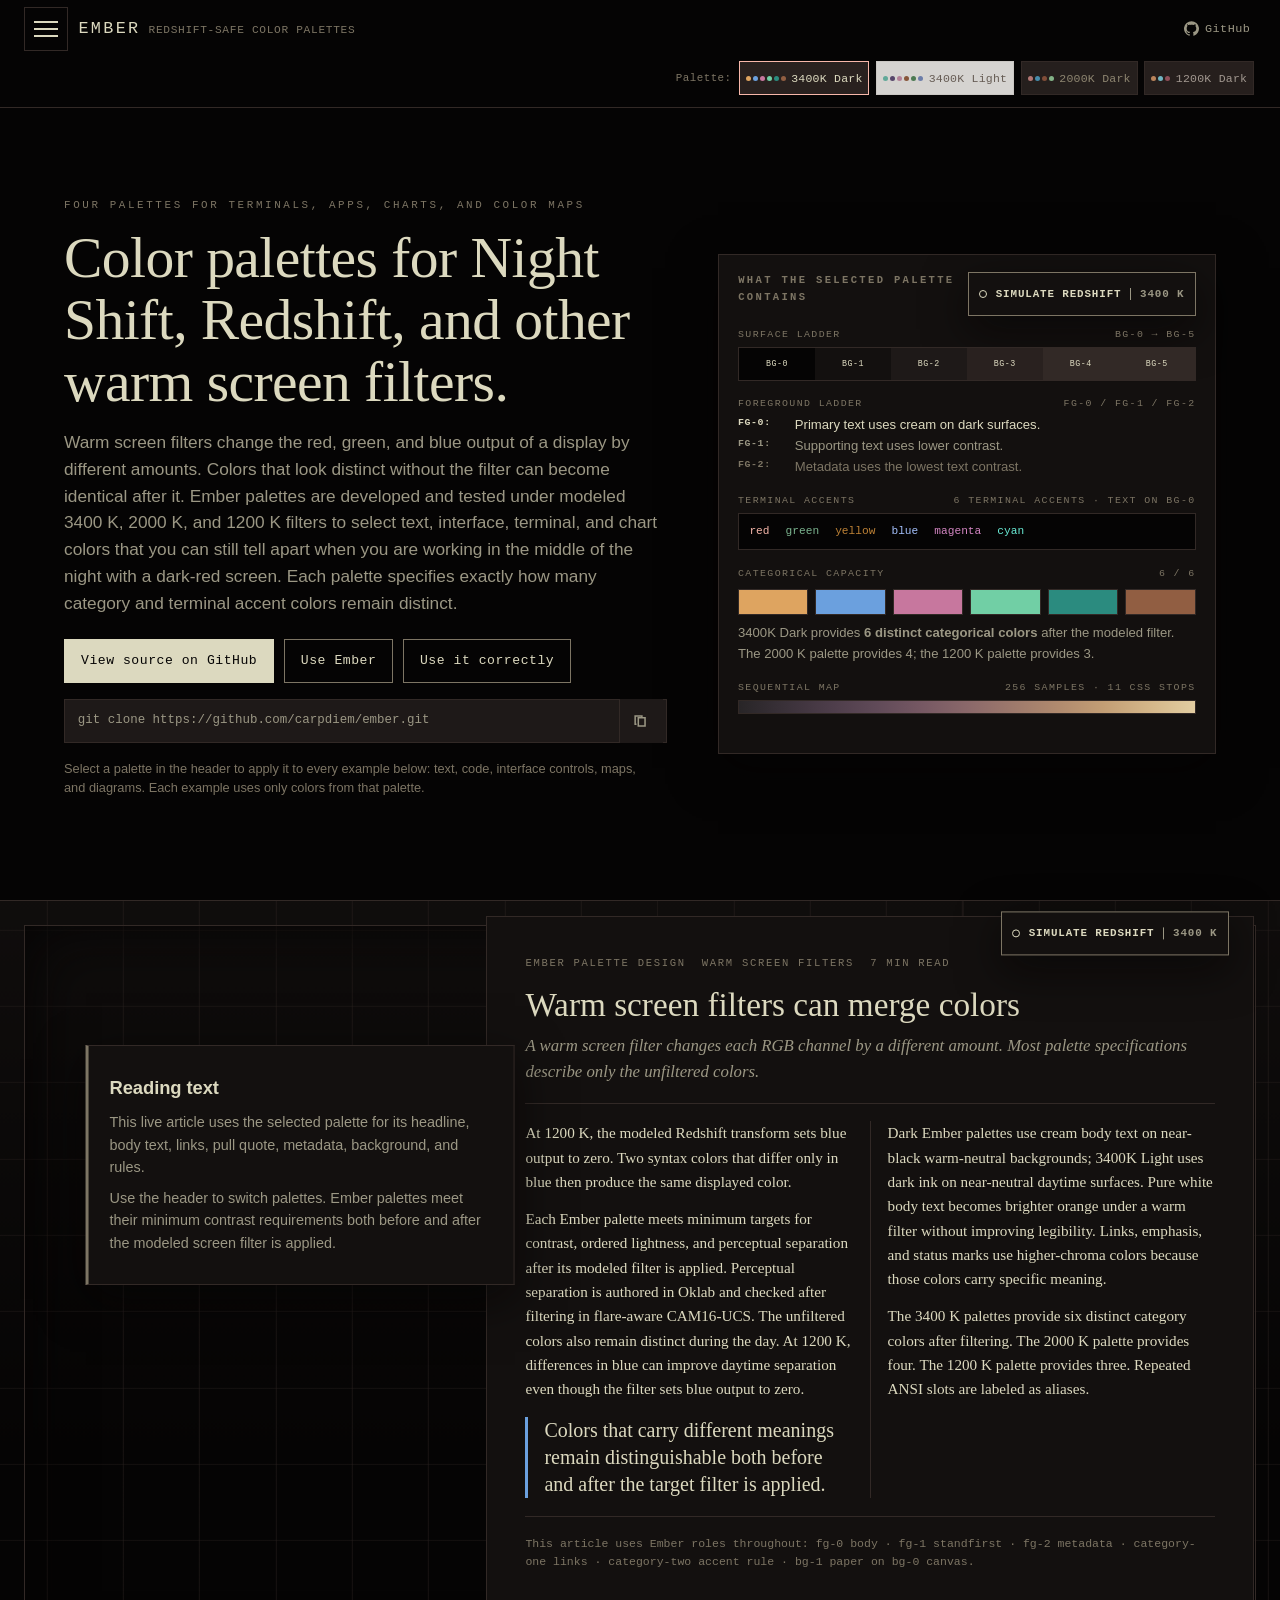
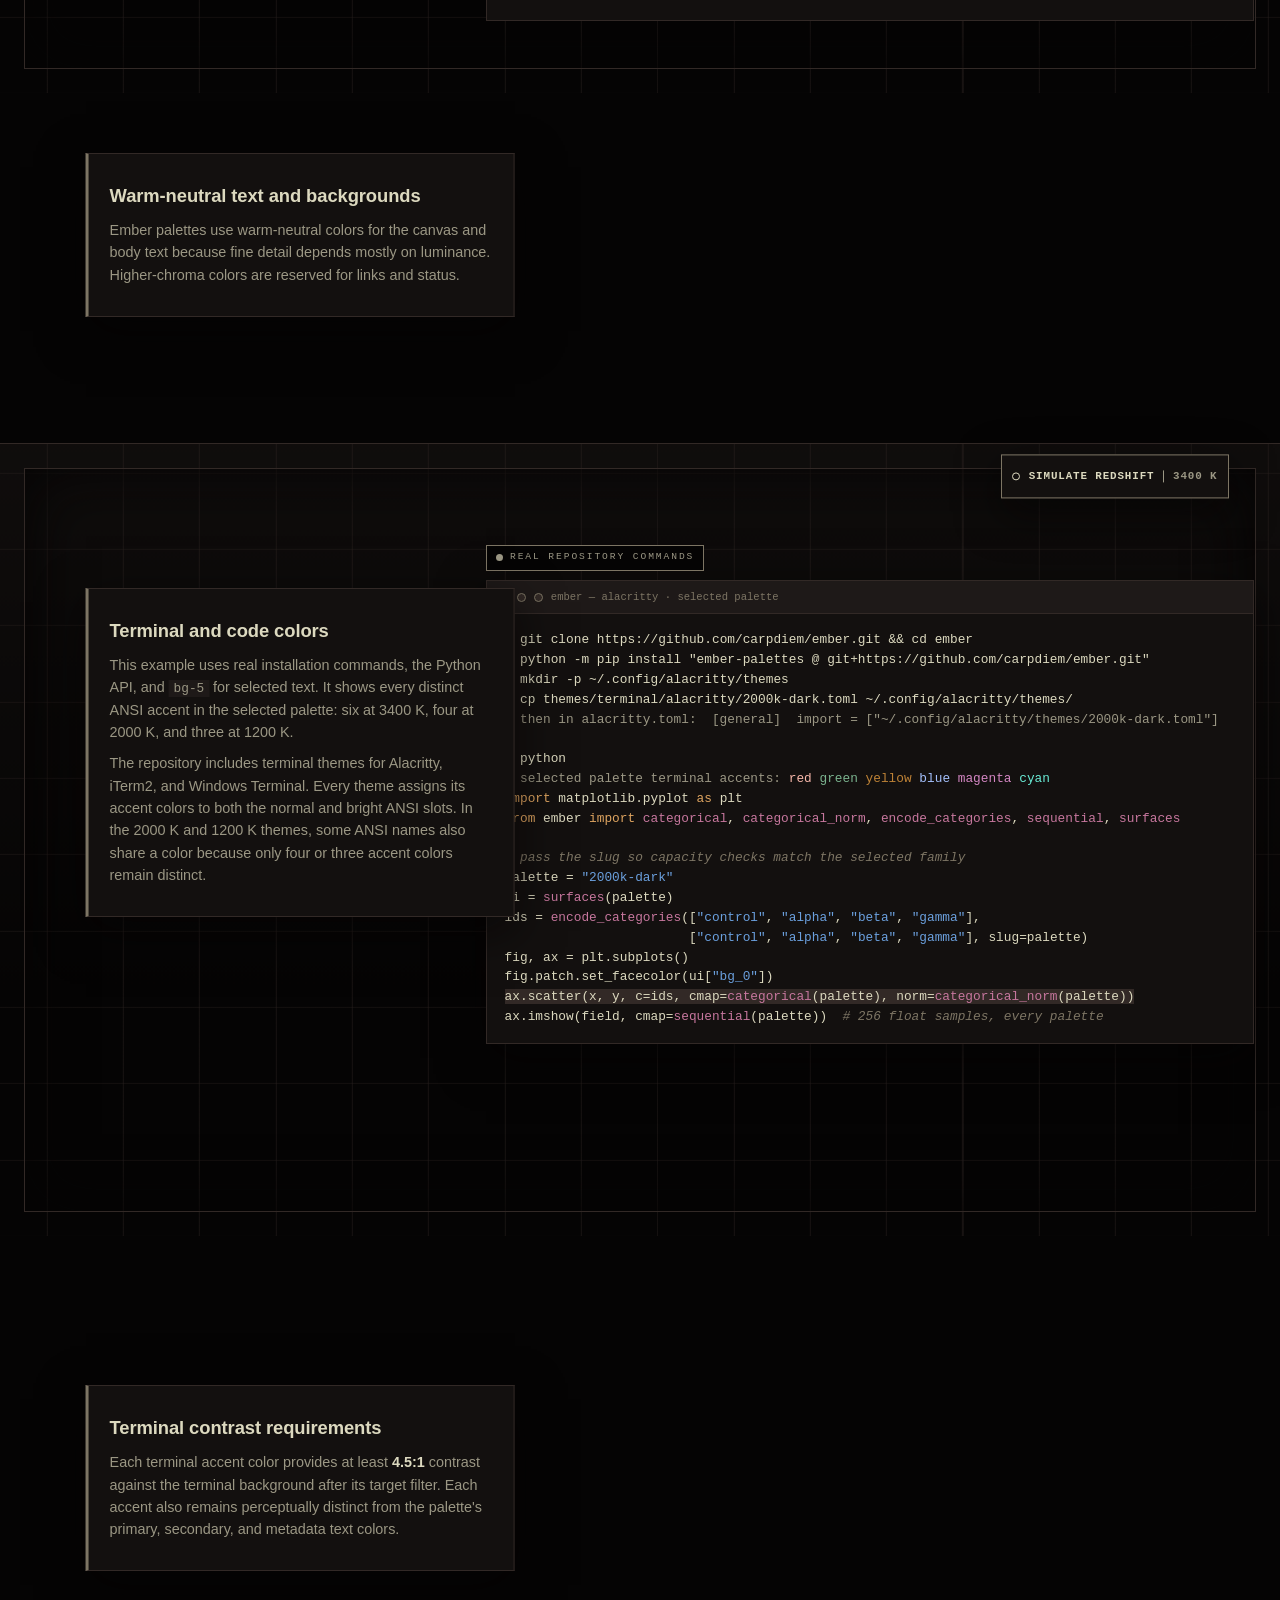
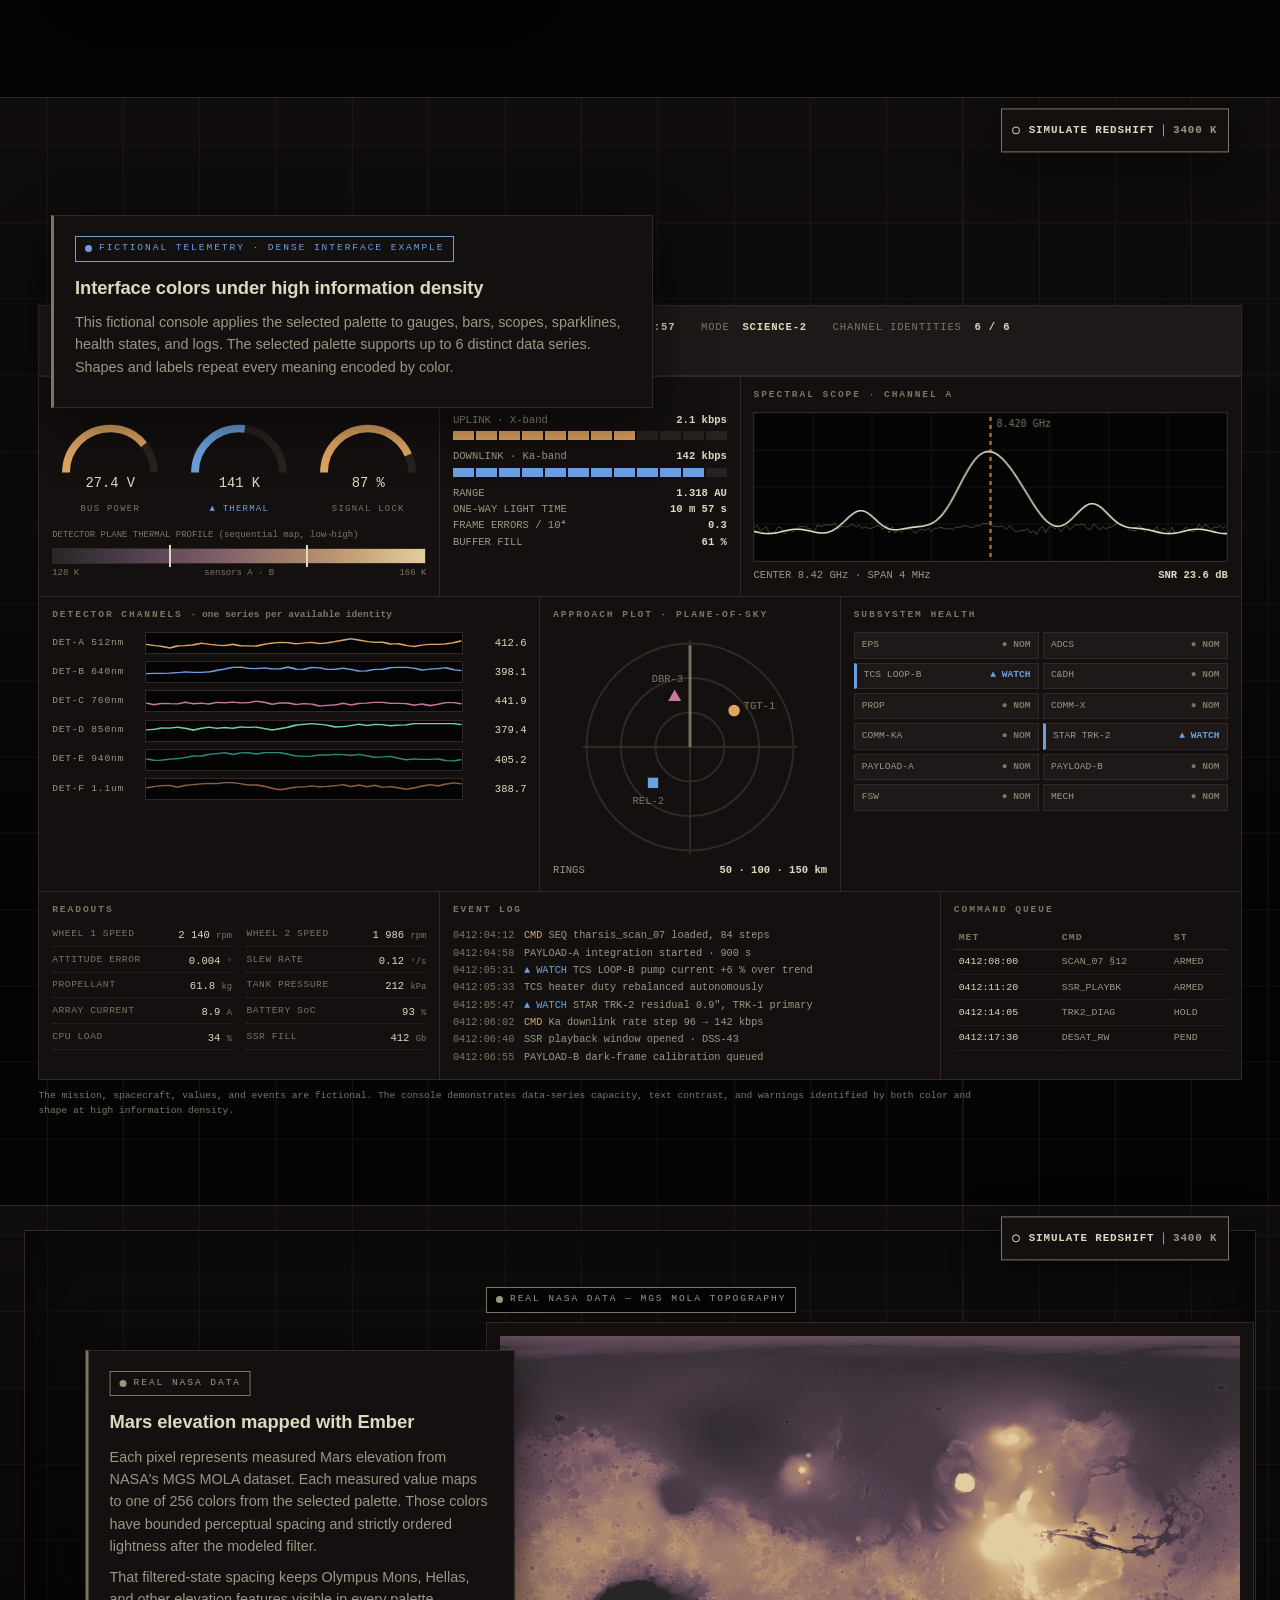
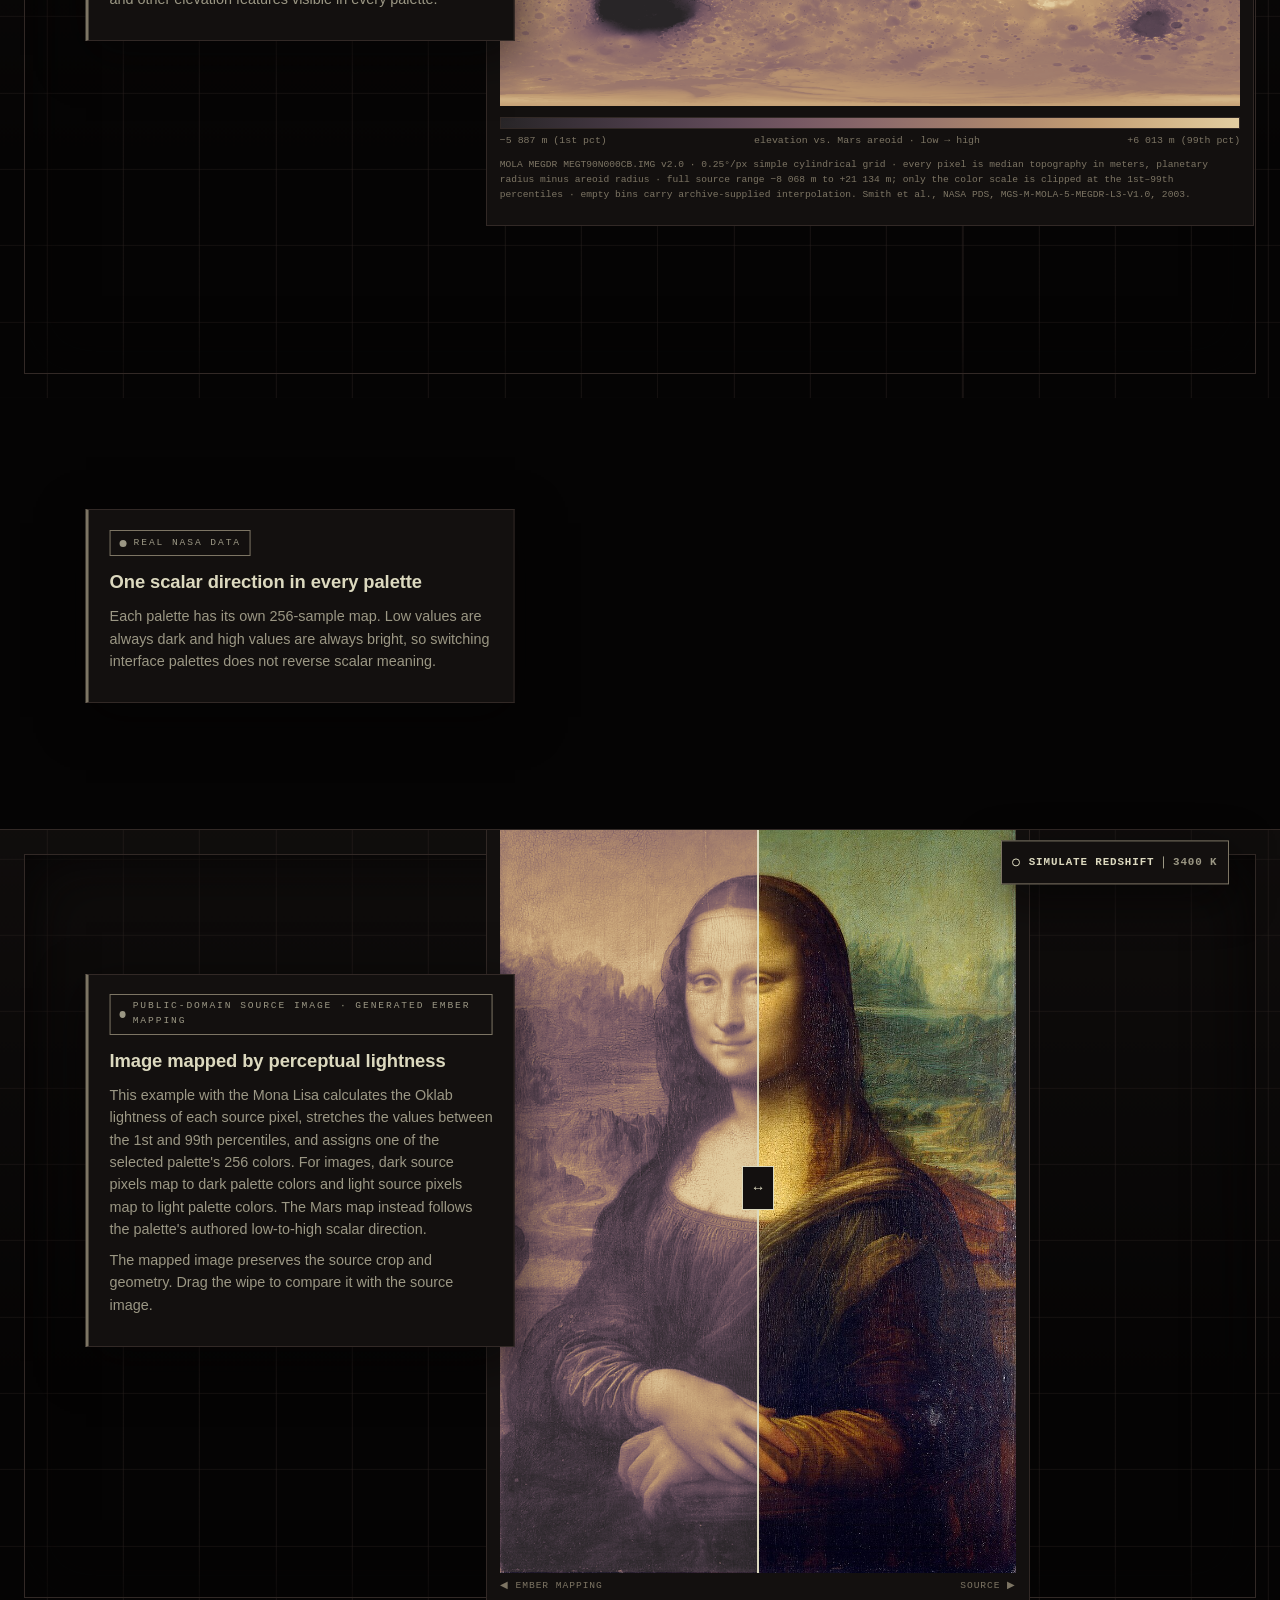
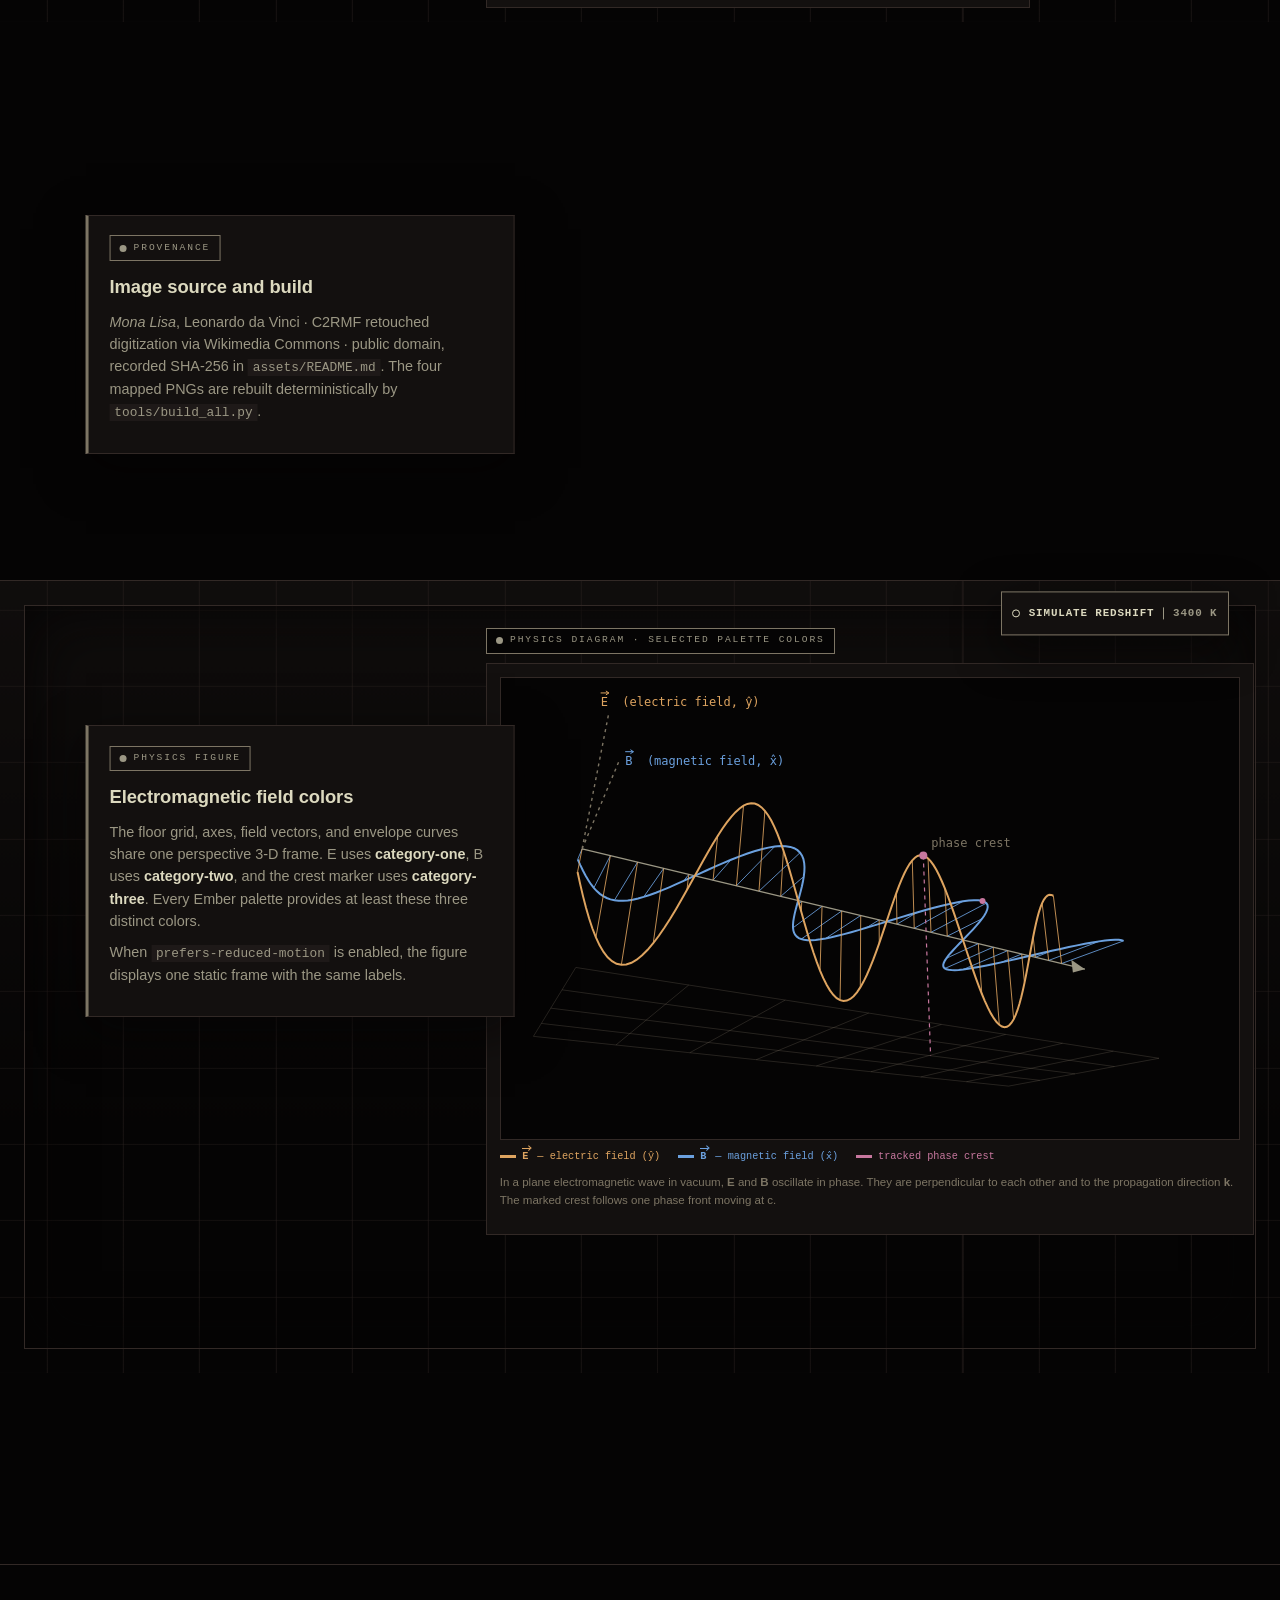
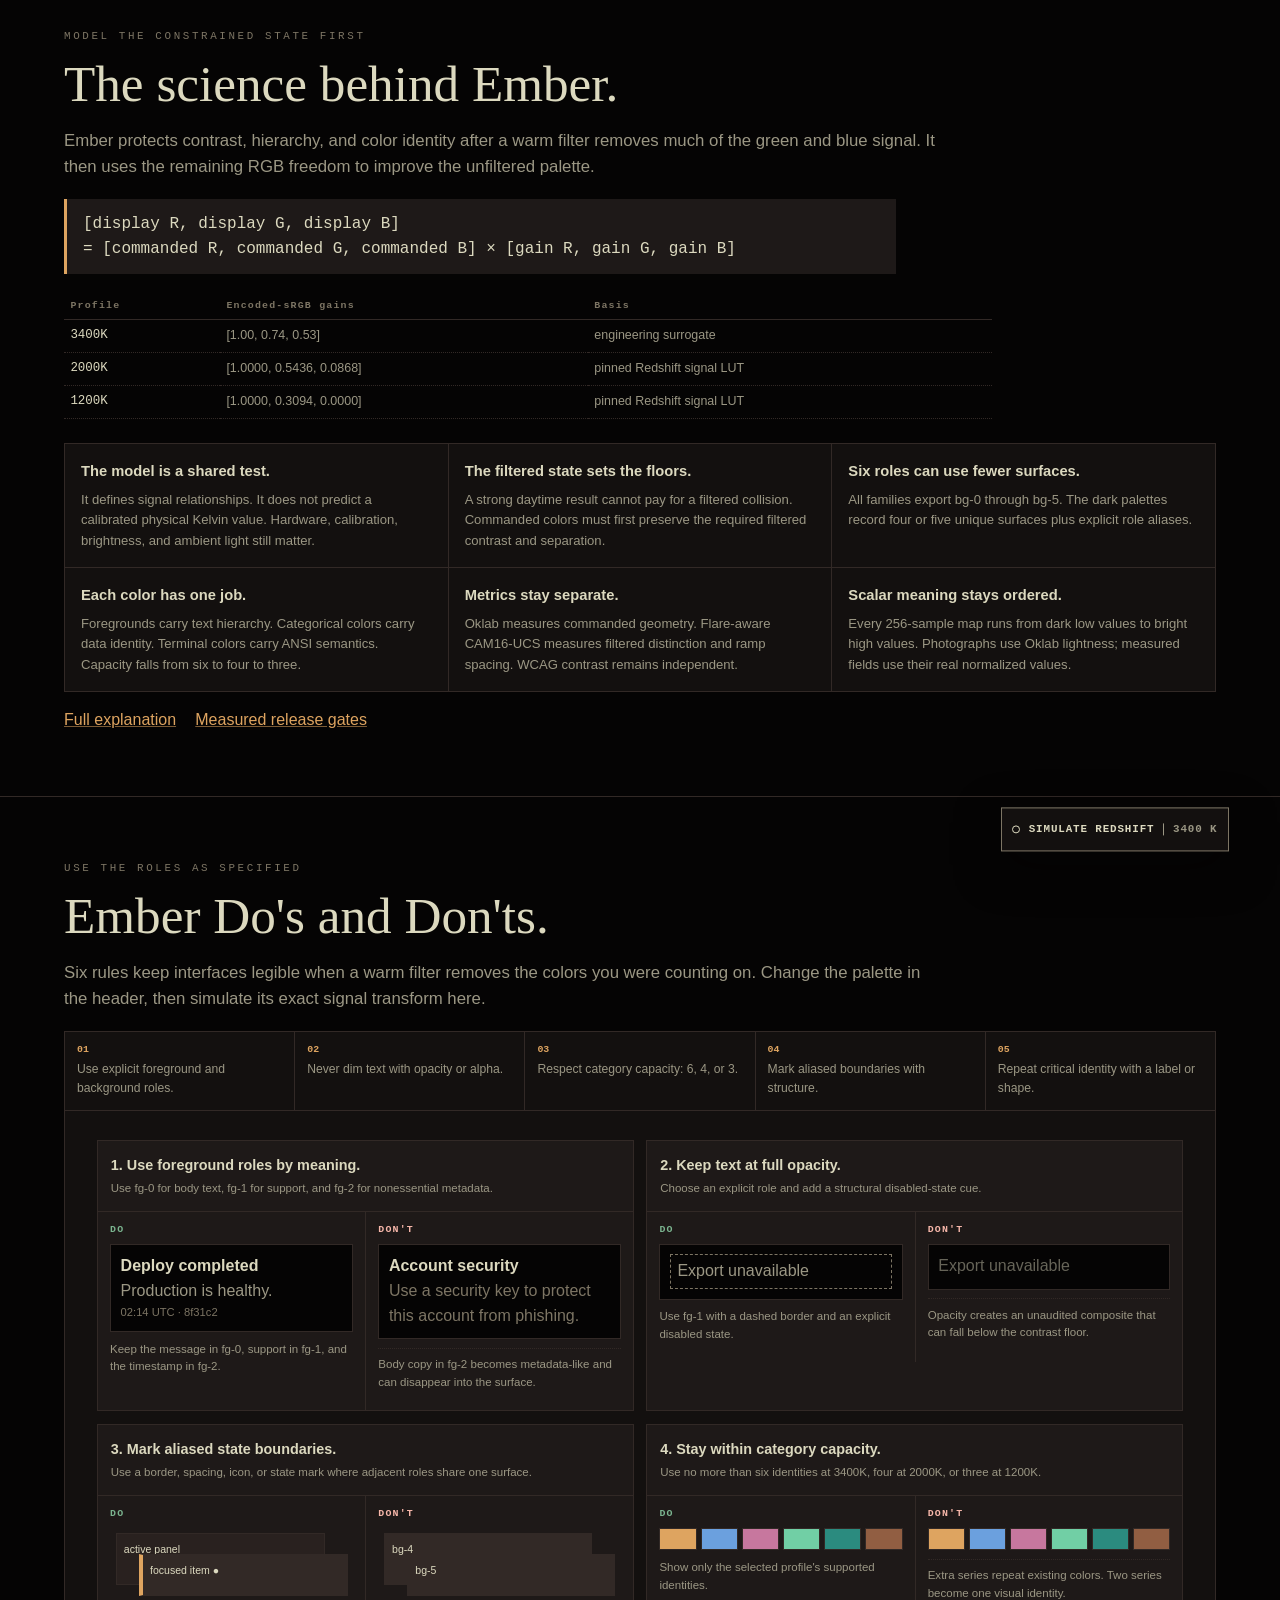
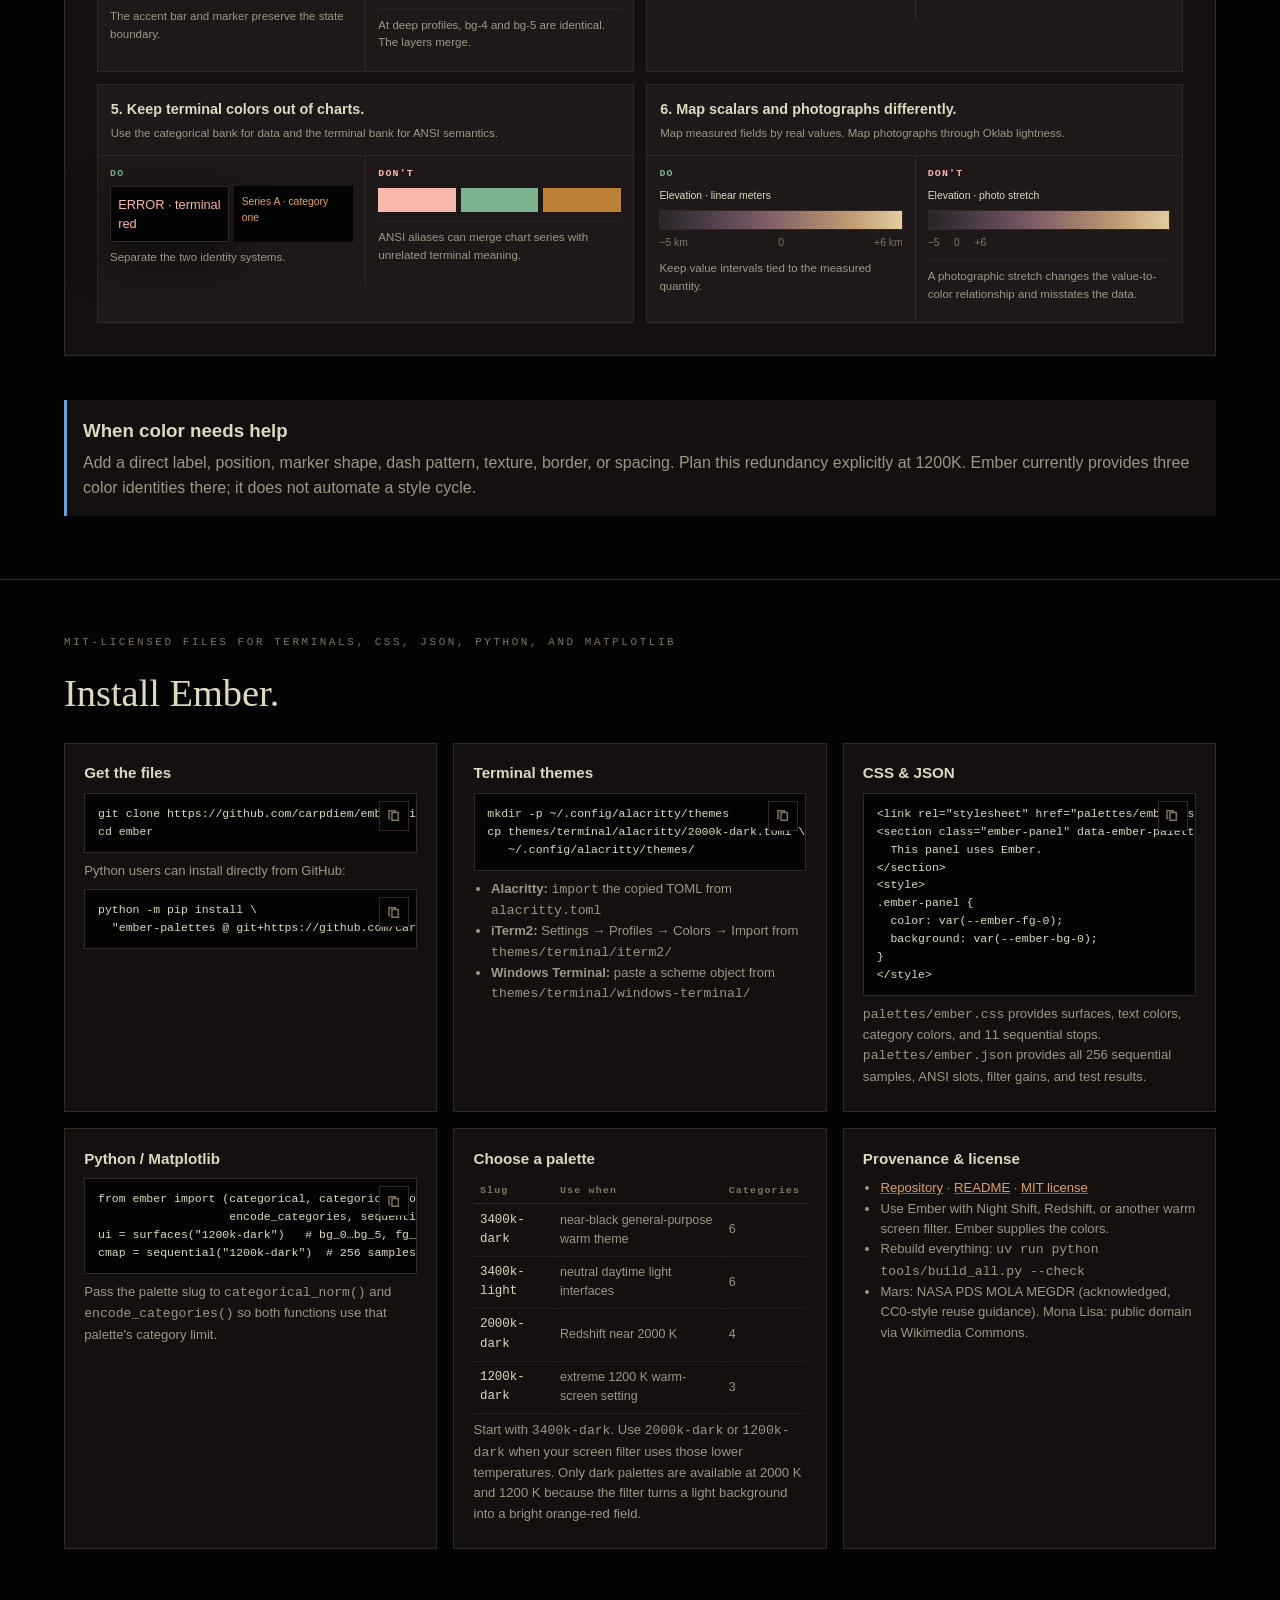
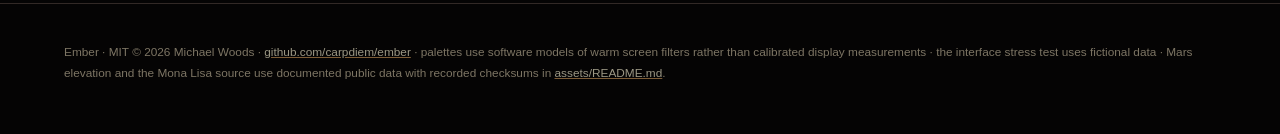
==== commit 49985470: "Promote transformed-first dark palettes to production" ====
--- a/index.html
+++ b/index.html
@@ -25,7 +25,7 @@
   --ease: cubic-bezier(.33,.66,.28,1);
 }
 *,*::before,*::after{ box-sizing:border-box; }
-html{ scroll-behavior:smooth; }
+html{ scroll-behavior:smooth; scroll-padding-top:calc(var(--chrome-h) + 1rem); }
 @media (prefers-reduced-motion: reduce){
   html{ scroll-behavior:auto; }
   *,*::before,*::after{ animation:none !important; transition:none !important; }
@@ -771,6 +771,133 @@
 .profile-table td{ padding:.4rem; border-bottom:1px dotted var(--ember-bg-4); color:var(--ember-fg-1); }
 .profile-table td:first-child{ font-family:var(--font-mono); color:var(--ember-fg-0); }
 
+/* ---------- science and usage rules ---------- */
+.science{
+  border-top:var(--rule); padding:clamp(2.5rem,7vh,5rem) clamp(1rem,5vw,5rem);
+}
+.science-intro{ max-width:58rem; }
+.science h2,.rules h2{
+  font-family:var(--font-serif); font-weight:500;
+  font-size:clamp(1.9rem,4vw,3.5rem); line-height:1.05; margin:.35rem 0 1rem;
+}
+.science-dek,.rules-dek{ max-width:55rem; color:var(--ember-fg-1); font-size:1.05rem; }
+.gain-equation{
+  margin:1.2rem 0; padding:.8rem 1rem; max-width:52rem;
+  background:var(--ember-bg-2); border-left:3px solid var(--ember-category-one);
+  color:var(--ember-fg-0); overflow-x:auto;
+}
+.science-grid{
+  display:grid; grid-template-columns:repeat(3,minmax(0,1fr)); gap:1px;
+  margin-top:1.5rem; background:var(--ember-bg-4); border:1px solid var(--ember-bg-4);
+}
+.science-card{ background:var(--ember-bg-1); padding:1rem; }
+.science-card h3{ margin:0 0 .45rem; font-size:.92rem; }
+.science-card p{ margin:0; color:var(--ember-fg-1); font-size:.82rem; }
+.science-links{ margin:1rem 0 0; display:flex; flex-wrap:wrap; gap:.7rem 1.2rem; }
+
+.rules{ padding:0 0 clamp(2.5rem,7vh,5rem); }
+.rules-head{ padding:clamp(2.5rem,7vh,5rem) clamp(1rem,5vw,5rem) 1.5rem; }
+.quick-contract{
+  list-style:none; counter-reset:contract; padding:0; margin:1.2rem 0 0;
+  display:grid; grid-template-columns:repeat(5,minmax(0,1fr)); gap:1px;
+  background:var(--ember-bg-4); border:1px solid var(--ember-bg-4);
+}
+.quick-contract li{
+  counter-increment:contract; background:var(--ember-bg-1); padding:.75rem;
+  color:var(--ember-fg-1); font-size:.76rem;
+}
+.quick-contract li::before{
+  content:counter(contract,decimal-leading-zero); display:block; margin-bottom:.3rem;
+  color:var(--ember-category-one); font:700 .62rem var(--font-mono);
+}
+.rules-demo{
+  margin:0 clamp(1rem,5vw,5rem); padding:clamp(1rem,3vw,2rem);
+  background:var(--ember-bg-1); border:1px solid var(--ember-bg-4);
+}
+.rule-grid{ display:grid; grid-template-columns:repeat(2,minmax(0,1fr)); gap:.8rem; }
+.rule-card{ background:var(--ember-bg-2); border:1px solid var(--ember-bg-4); }
+.rule-card > header{ padding:.8rem; border-bottom:1px solid var(--ember-bg-4); }
+.rule-card h3{ margin:0; font-size:.9rem; }
+.rule-card > header p{ margin:.25rem 0 0; color:var(--ember-fg-1); font-size:.72rem; }
+.rule-compare{ display:grid; grid-template-columns:1fr 1fr; }
+.rule-example{ min-width:0; padding:.75rem; }
+.rule-example + .rule-example{ border-left:1px solid var(--ember-bg-4); }
+.rule-example h4{
+  margin:0 0 .45rem; font:700 .62rem var(--font-mono); letter-spacing:.12em;
+  text-transform:uppercase;
+}
+.rule-example.good h4{ color:var(--ember-terminal-green); }
+.rule-example.bad h4{ color:var(--ember-terminal-red); }
+.rule-example p{ margin:.4rem 0; font-size:.72rem; color:var(--ember-fg-1); }
+.rule-failure{ border-top:1px dotted var(--ember-bg-4); padding-top:.45rem; }
+.mini-ui{ margin:.55rem 0; padding:.6rem; background:var(--ember-bg-0); border:1px solid var(--ember-bg-4); }
+.mini-ui strong,.mini-ui span{ display:block; }
+.mini-primary{ color:var(--ember-fg-0); }
+.mini-support{ color:var(--ember-fg-1); }
+.mini-meta{ color:var(--ember-fg-2); font-size:.7rem; }
+.bad-body{ color:var(--ember-fg-2); }
+.bad-opacity{ color:var(--ember-fg-0); opacity:.45; }
+.good-disabled{ color:var(--ember-fg-1); border:1px dashed var(--ember-fg-2); padding:.25rem .4rem; }
+.layer-stack{ position:relative; height:4.5rem; margin:.55rem 0; }
+.layer{ position:absolute; padding:.45rem; border:1px solid var(--ember-bg-4); font-size:.66rem; }
+.layer.base{ inset:.35rem 1.8rem .9rem .35rem; background:var(--ember-bg-3); }
+.layer.top{ inset:1.65rem .35rem .25rem 1.8rem; background:var(--ember-bg-4); }
+.layer.good-top{ border-left:4px solid var(--ember-category-one); }
+.layer.bad-base{ background:var(--ember-bg-4); border-color:transparent; }
+.layer.bad-top{ background:var(--ember-bg-5); border-color:transparent; }
+.rule-cat-row{ display:flex; gap:.25rem; margin:.55rem 0; min-height:1.4rem; }
+.rule-cat{ flex:1 1 0; min-width:0; height:1.4rem; border:1px solid var(--ember-bg-4); }
+.rule-cat[data-cat="1"]{ background:var(--ember-category-one); }
+.rule-cat[data-cat="2"]{ background:var(--ember-category-two); }
+.rule-cat[data-cat="3"]{ background:var(--ember-category-three); }
+.rule-cat[data-cat="4"]{ background:var(--ember-category-four); }
+.rule-cat[data-cat="5"]{ background:var(--ember-category-five); }
+.rule-cat[data-cat="6"]{ background:var(--ember-category-six); }
+.rule-cat.cycle-1{ background:var(--ember-category-one); }
+.rule-cat.cycle-2{ background:var(--ember-category-two); }
+.rule-cat.cycle-3{ background:var(--ember-category-three); }
+.rule-cat.cycle-4{ background:var(--ember-category-four); }
+.rule-cat.cycle-5{ background:var(--ember-category-five); }
+.rule-cat.cycle-6{ background:var(--ember-category-six); }
+.bank-split{ display:grid; grid-template-columns:1fr 1fr; gap:.35rem; font-size:.65rem; }
+.bank-split div{ padding:.45rem; background:var(--ember-bg-0); }
+.bank-split .term{ color:var(--ember-terminal-red); }
+.bank-split .cat{ color:var(--ember-category-one); }
+.bad-terminal-chart{ display:flex; gap:.3rem; margin:.55rem 0; }
+.bad-terminal-chart i{ flex:1; height:1.5rem; }
+.bad-terminal-chart i:nth-child(1){ background:var(--ember-terminal-red); }
+.bad-terminal-chart i:nth-child(2){ background:var(--ember-terminal-green); }
+.bad-terminal-chart i:nth-child(3){ background:var(--ember-terminal-yellow); }
+.mapping-demo{ display:grid; gap:.35rem; margin:.55rem 0; font-size:.65rem; }
+.mapping-bar{ height:1.25rem; background:var(--ember-sequential); border:1px solid var(--ember-bg-4); }
+.mapping-ticks{ display:flex; justify-content:space-between; color:var(--ember-fg-2); }
+.mapping-ticks.bad{ justify-content:flex-start; gap:6%; }
+.rules-note{
+  margin:1rem clamp(1rem,5vw,5rem) 0; padding:1rem;
+  border-left:3px solid var(--ember-category-two); background:var(--ember-bg-1);
+}
+.rules-note h3{ margin:0 0 .35rem; }
+.rules-note p{ margin:0; color:var(--ember-fg-1); }
+@media(max-width:1000px){
+  .science-grid{ grid-template-columns:1fr 1fr; }
+  .quick-contract{ grid-template-columns:1fr 1fr; }
+}
+@media(max-width:700px){
+  .rules{ display:block; }
+  .science-grid,.rule-grid,.quick-contract{ grid-template-columns:1fr; }
+  .rules-demo{ margin:0 .75rem; padding:.65rem; }
+  .rules-head{ padding-left:1rem; padding-right:1rem; }
+  .rule-compare{ grid-template-columns:1fr; }
+  .rule-example + .rule-example{ border-left:0; border-top:1px solid var(--ember-bg-4); }
+  .rules-note{ margin-left:.75rem; margin-right:.75rem; }
+}
+@media(max-width:360px){
+  .picker-label{ display:none; }
+  .hero-board-header{ flex-direction:column; }
+  .hero-board-control-host{ align-self:stretch; }
+  .hero-board-control-host .redshift-toggle{ width:100%; justify-content:center; }
+}
+
 footer{
   border-top:var(--rule); padding:1.6rem clamp(1rem,5vw,5rem) 2.4rem;
   font-size:.74rem; color:var(--ember-fg-2); line-height:1.8;
@@ -838,7 +965,9 @@
     <a href="#mars">Mars elevation <small>NASA data</small></a>
     <a href="#mona">Image mapping <small>Mona Lisa</small></a>
     <a href="#field">Field diagram <small>three data colors</small></a>
+    <a href="#science">How Ember works <small>model and guarantees</small></a>
     <h2>Use Ember</h2>
+    <a href="#rules">Do's and Don'ts <small>live failure examples</small></a>
     <a href="#use">Install &amp; use</a>
     <a href="https://github.com/carpdiem/ember">GitHub repository ↗</a>
     <a href="https://github.com/carpdiem/ember#readme">README &amp; documentation ↗</a>
@@ -866,6 +995,7 @@
     <div class="hero-ctas">
       <a class="btn primary" href="https://github.com/carpdiem/ember">View source on GitHub</a>
       <a class="btn" href="#use">Use Ember</a>
+      <a class="btn" href="#rules">Use it correctly</a>
     </div>
     <div class="clone-wrap">
       <pre class="hero-clone"><code id="clone-command">git clone https://github.com/carpdiem/ember.git</code></pre>
@@ -952,7 +1082,7 @@
           colors that differ only in blue then produce the same displayed color.</p>
           <p>Each Ember palette meets minimum targets for contrast, ordered lightness, and
           perceptual separation after its modeled filter is applied. Perceptual separation is
-          measured in Oklab, a color space designed to approximate human perception. The
+          authored in Oklab and checked after filtering in flare-aware CAM16-UCS. The
           unfiltered colors also remain distinct during the day. At 1200&nbsp;K, differences
           in blue can improve daytime separation even though the filter sets blue output to
           zero.</p>
@@ -1244,16 +1374,15 @@
       <h2>Mars elevation mapped with Ember</h2>
       <p>Each pixel represents measured Mars elevation from NASA's MGS MOLA dataset. Each
       measured value maps to one of 256 colors from the selected palette. Those colors have
-      equal perceptual spacing and strictly ordered lightness after the modeled filter.</p>
+      bounded perceptual spacing and strictly ordered lightness after the modeled filter.</p>
       <p>That filtered-state spacing keeps Olympus Mons, Hellas, and other elevation features
       visible in every palette.</p>
     </article>
     <article class="plate">
       <span class="truth">Real NASA data</span>
-      <h3>One sequential map for both 3400 K palettes</h3>
-      <p>3400 K Dark and 3400 K Light share the same 256 colors in the same order. Low values
-      are dark and high values are bright, so switching interface palettes does not reverse
-      scalar meaning.</p>
+      <h3>One scalar direction in every palette</h3>
+      <p>Each palette has its own 256-sample map. Low values are always dark and high values
+      are always bright, so switching interface palettes does not reverse scalar meaning.</p>
     </article>
   </div>
 </section>
@@ -1342,6 +1471,102 @@
   </div>
 </section>
 
+<!-- ================= SCIENCE ================= -->
+<section class="science information-plane" id="science" aria-label="How Ember works">
+  <div class="science-intro">
+    <p class="kicker">Model the constrained state first</p>
+    <h2>The science behind Ember.</h2>
+    <p class="science-dek">Ember protects contrast, hierarchy, and color identity after a warm filter removes much of the green and blue signal. It then uses the remaining RGB freedom to improve the unfiltered palette.</p>
+    <pre class="gain-equation"><code>[display R, display G, display B]
+= [commanded R, commanded G, commanded B] × [gain R, gain G, gain B]</code></pre>
+    <table class="profile-table" aria-label="Warm-filter signal gains">
+      <thead><tr><th scope="col">Profile</th><th scope="col">Encoded-sRGB gains</th><th scope="col">Basis</th></tr></thead>
+      <tbody>
+        <tr><td>3400K</td><td>[1.00, 0.74, 0.53]</td><td>engineering surrogate</td></tr>
+        <tr><td>2000K</td><td>[1.0000, 0.5436, 0.0868]</td><td>pinned Redshift signal LUT</td></tr>
+        <tr><td>1200K</td><td>[1.0000, 0.3094, 0.0000]</td><td>pinned Redshift signal LUT</td></tr>
+      </tbody>
+    </table>
+  </div>
+  <div class="science-grid">
+    <article class="science-card"><h3>The model is a shared test.</h3><p>It defines signal relationships. It does not predict a calibrated physical Kelvin value. Hardware, calibration, brightness, and ambient light still matter.</p></article>
+    <article class="science-card"><h3>The filtered state sets the floors.</h3><p>A strong daytime result cannot pay for a filtered collision. Commanded colors must first preserve the required filtered contrast and separation.</p></article>
+    <article class="science-card"><h3>Six roles can use fewer surfaces.</h3><p>All families export bg-0 through bg-5. The dark palettes record four or five unique surfaces plus explicit role aliases.</p></article>
+    <article class="science-card"><h3>Each color has one job.</h3><p>Foregrounds carry text hierarchy. Categorical colors carry data identity. Terminal colors carry ANSI semantics. Capacity falls from six to four to three.</p></article>
+    <article class="science-card"><h3>Metrics stay separate.</h3><p>Oklab measures commanded geometry. Flare-aware CAM16-UCS measures filtered distinction and ramp spacing. WCAG contrast remains independent.</p></article>
+    <article class="science-card"><h3>Scalar meaning stays ordered.</h3><p>Every 256-sample map runs from dark low values to bright high values. Photographs use Oklab lightness; measured fields use their real normalized values.</p></article>
+  </div>
+  <p class="science-links"><a href="https://github.com/carpdiem/ember#the-science-behind-ember">Full explanation</a><a href="https://github.com/carpdiem/ember/blob/main/docs/validation.md">Measured release gates</a></p>
+</section>
+
+<!-- ================= RULES ================= -->
+<section class="rules scene" id="rules" aria-label="Ember Do's and Don'ts" data-redshift-label="Do's and Don'ts examples">
+  <div class="rules-head information-plane">
+    <p class="kicker">Use the roles as specified</p>
+    <h2>Ember Do's and Don'ts.</h2>
+    <p class="rules-dek">Six rules keep interfaces legible when a warm filter removes the colors you were counting on. Change the palette in the header, then simulate its exact signal transform here.</p>
+    <ol class="quick-contract">
+      <li>Use explicit foreground and background roles.</li>
+      <li>Never dim text with opacity or alpha.</li>
+      <li>Respect category capacity: 6, 4, or 3.</li>
+      <li>Mark aliased boundaries with structure.</li>
+      <li>Repeat critical identity with a label or shape.</li>
+    </ol>
+  </div>
+  <div class="rules-demo demonstration-plane">
+    <div class="rule-grid">
+      <article class="rule-card">
+        <header><h3>1. Use foreground roles by meaning.</h3><p>Use fg-0 for body text, fg-1 for support, and fg-2 for nonessential metadata.</p></header>
+        <div class="rule-compare">
+          <section class="rule-example good"><h4>Do</h4><div class="mini-ui"><strong class="mini-primary">Deploy completed</strong><span class="mini-support">Production is healthy.</span><span class="mini-meta">02:14 UTC · 8f31c2</span></div><p>Keep the message in fg-0, support in fg-1, and the timestamp in fg-2.</p></section>
+          <section class="rule-example bad"><h4>Don't</h4><div class="mini-ui"><strong class="mini-primary">Account security</strong><span class="bad-body">Use a security key to protect this account from phishing.</span></div><p class="rule-failure">Body copy in fg-2 becomes metadata-like and can disappear into the surface.</p></section>
+        </div>
+      </article>
+
+      <article class="rule-card">
+        <header><h3>2. Keep text at full opacity.</h3><p>Choose an explicit role and add a structural disabled-state cue.</p></header>
+        <div class="rule-compare">
+          <section class="rule-example good"><h4>Do</h4><div class="mini-ui"><span class="good-disabled" aria-disabled="true">Export unavailable</span></div><p>Use fg-1 with a dashed border and an explicit disabled state.</p></section>
+          <section class="rule-example bad"><h4>Don't</h4><div class="mini-ui"><span class="bad-opacity">Export unavailable</span></div><p class="rule-failure">Opacity creates an unaudited composite that can fall below the contrast floor.</p></section>
+        </div>
+      </article>
+
+      <article class="rule-card">
+        <header><h3>3. Mark aliased state boundaries.</h3><p>Use a border, spacing, icon, or state mark where adjacent roles share one surface.</p></header>
+        <div class="rule-compare">
+          <section class="rule-example good"><h4>Do</h4><div class="layer-stack"><span class="layer base">active panel</span><span class="layer top good-top">focused item ●</span></div><p>The accent bar and marker preserve the state boundary.</p></section>
+          <section class="rule-example bad"><h4>Don't</h4><div class="layer-stack"><span class="layer base bad-base">bg-4</span><span class="layer top bad-top">bg-5</span></div><p class="rule-failure">At deep profiles, bg-4 and bg-5 are identical. The layers merge.</p></section>
+        </div>
+      </article>
+
+      <article class="rule-card">
+        <header><h3>4. Stay within category capacity.</h3><p>Use no more than six identities at 3400K, four at 2000K, or three at 1200K.</p></header>
+        <div class="rule-compare">
+          <section class="rule-example good"><h4>Do</h4><div class="rule-cat-row" aria-label="Supported categories for the selected profile"><i class="rule-cat" data-rule-good-cat data-cat="1"></i><i class="rule-cat" data-rule-good-cat data-cat="2"></i><i class="rule-cat" data-rule-good-cat data-cat="3"></i><i class="rule-cat" data-rule-good-cat data-cat="4"></i><i class="rule-cat" data-rule-good-cat data-cat="5"></i><i class="rule-cat" data-rule-good-cat data-cat="6"></i></div><p>Show only the selected profile's supported identities.</p></section>
+          <section class="rule-example bad"><h4>Don't</h4><div class="rule-cat-row" aria-label="Six forced series that repeat when capacity is lower"><i class="rule-cat" data-rule-bad-cat></i><i class="rule-cat" data-rule-bad-cat></i><i class="rule-cat" data-rule-bad-cat></i><i class="rule-cat" data-rule-bad-cat></i><i class="rule-cat" data-rule-bad-cat></i><i class="rule-cat" data-rule-bad-cat></i></div><p class="rule-failure">Extra series repeat existing colors. Two series become one visual identity.</p></section>
+        </div>
+      </article>
+
+      <article class="rule-card">
+        <header><h3>5. Keep terminal colors out of charts.</h3><p>Use the categorical bank for data and the terminal bank for ANSI semantics.</p></header>
+        <div class="rule-compare">
+          <section class="rule-example good"><h4>Do</h4><div class="bank-split"><div class="term">ERROR · terminal red</div><div class="cat">Series A · category one</div></div><p>Separate the two identity systems.</p></section>
+          <section class="rule-example bad"><h4>Don't</h4><div class="bad-terminal-chart" aria-label="Chart bars using terminal red, green, and yellow"><i></i><i></i><i></i></div><p class="rule-failure">ANSI aliases can merge chart series with unrelated terminal meaning.</p></section>
+        </div>
+      </article>
+
+      <article class="rule-card">
+        <header><h3>6. Map scalars and photographs differently.</h3><p>Map measured fields by real values. Map photographs through Oklab lightness.</p></header>
+        <div class="rule-compare">
+          <section class="rule-example good"><h4>Do</h4><div class="mapping-demo"><span>Elevation · linear meters</span><div class="mapping-bar"></div><div class="mapping-ticks"><span>−5 km</span><span>0</span><span>+6 km</span></div></div><p>Keep value intervals tied to the measured quantity.</p></section>
+          <section class="rule-example bad"><h4>Don't</h4><div class="mapping-demo"><span>Elevation · photo stretch</span><div class="mapping-bar"></div><div class="mapping-ticks bad"><span>−5</span><span>0</span><span>+6</span></div></div><p class="rule-failure">A photographic stretch changes the value-to-color relationship and misstates the data.</p></section>
+        </div>
+      </article>
+    </div>
+  </div>
+  <aside class="rules-note information-plane"><h3>When color needs help</h3><p>Add a direct label, position, marker shape, dash pattern, texture, border, or spacing. Plan this redundancy explicitly at 1200K. Ember currently provides three color identities there; it does not automate a style cycle.</p></aside>
+</section>
+
 <!-- ================= ADOPTION ================= -->
 <section class="use information-plane" id="use" aria-label="Install and use Ember">
   <p class="kicker">MIT-licensed files for terminals, CSS, JSON, Python, and Matplotlib</p>
@@ -1591,6 +1816,19 @@
     if (conInline) conInline.textContent = String(info.cats);
 
     refreshColors();
+    document.querySelectorAll("[data-rule-good-cat]").forEach(function(mark, index){
+      mark.hidden = index >= info.cats;
+    });
+    document.querySelectorAll("[data-rule-bad-cat]").forEach(function(mark, index){
+      for (var cycle = 1; cycle <= 6; cycle++) mark.classList.remove("cycle-" + cycle);
+      mark.classList.add("cycle-" + (index % info.cats + 1));
+    });
+    var firstRuleMark = document.querySelector("[data-rule-good-cat]");
+    var supportedRuleRow = firstRuleMark ? firstRuleMark.parentElement : null;
+    if (supportedRuleRow){
+      supportedRuleRow.setAttribute("aria-label", info.label + " supports " + info.cats +
+        " categorical identities");
+    }
     buildSparklines(info.cats);
     drawEM();
     drawScope();
--- a/palettes/ember.css
+++ b/palettes/ember.css
@@ -2,28 +2,28 @@
 /* Continuous maps expose 11 representative stops; use JSON/Python for all 256. */
 
 [data-ember-palette="3400k-dark"] {
-  --ember-bg-0: #090807;
-  --ember-bg-1: #100E0C;
-  --ember-bg-2: #181612;
-  --ember-bg-3: #201D19;
-  --ember-bg-4: #29251F;
-  --ember-bg-5: #32241B;
-  --ember-fg-0: #DDD0B2;
-  --ember-fg-1: #BDAE93;
-  --ember-fg-2: #908472;
-  --ember-category-one: #6E96D5;
-  --ember-category-two: #DDAA69;
-  --ember-category-three: #2E8B7E;
-  --ember-category-four: #67BE95;
-  --ember-category-five: #945D48;
-  --ember-category-six: #C3779A;
-  --ember-terminal-red: #F5AD9A;
-  --ember-terminal-green: #7EB798;
-  --ember-terminal-yellow: #CA9246;
-  --ember-terminal-blue: #B4C6F7;
-  --ember-terminal-magenta: #D895C2;
-  --ember-terminal-cyan: #70DBD8;
-  --ember-sequential: linear-gradient(90deg, #282527 0%, #3B3139 10%, #4D3E4A 20%, #614A58 30%, #765863 40%, #8A686A 50%, #9D796C 60%, #B08A6E 70%, #C39E75 80%, #D3B589 90%, #E2CDA1 100%);
+  --ember-bg-0: #050404;
+  --ember-bg-1: #13100F;
+  --ember-bg-2: #1E1918;
+  --ember-bg-3: #29211F;
+  --ember-bg-4: #322926;
+  --ember-bg-5: #322926;
+  --ember-fg-0: #DCD9BF;
+  --ember-fg-1: #9B9784;
+  --ember-fg-2: #7D7564;
+  --ember-category-one: #DEA460;
+  --ember-category-two: #6BA0DE;
+  --ember-category-three: #C7779E;
+  --ember-category-four: #71CFA5;
+  --ember-category-five: #2B8B7F;
+  --ember-category-six: #915E42;
+  --ember-terminal-red: #F7B7AA;
+  --ember-terminal-green: #7BB48F;
+  --ember-terminal-yellow: #BE8236;
+  --ember-terminal-blue: #A4C0FC;
+  --ember-terminal-magenta: #D486C3;
+  --ember-terminal-cyan: #69EBD5;
+  --ember-sequential: linear-gradient(90deg, #282527 0%, #3A3139 10%, #4D3D4A 20%, #604A58 30%, #765863 40%, #8A686A 50%, #9D796C 60%, #B08A6E 70%, #C39E75 80%, #D4B689 90%, #E2CDA1 100%);
 }
 
 [data-ember-palette="3400k-light"] {
@@ -52,46 +52,46 @@
 }
 
 [data-ember-palette="2000k-dark"] {
-  --ember-bg-0: #070504;
-  --ember-bg-1: #0D0A09;
-  --ember-bg-2: #15110E;
-  --ember-bg-3: #1E1814;
-  --ember-bg-4: #271F1B;
-  --ember-bg-5: #30221B;
-  --ember-fg-0: #EED5AE;
-  --ember-fg-1: #D3BB99;
-  --ember-fg-2: #AA9D8B;
-  --ember-category-one: #66B0D4;
-  --ember-category-two: #E99096;
-  --ember-category-three: #A46449;
-  --ember-category-four: #A3DCA9;
-  --ember-terminal-red: #EC8B96;
-  --ember-terminal-green: #74E5C0;
-  --ember-terminal-yellow: #C39C49;
-  --ember-terminal-blue: #A7D1FB;
-  --ember-terminal-magenta: #EC8B96;
-  --ember-terminal-cyan: #74E5C0;
-  --ember-sequential: linear-gradient(90deg, #17110F 0%, #2B1F21 10%, #3F2C33 20%, #553A46 30%, #6C485A 40%, #84596C 50%, #9B6B7A 60%, #B18185 70%, #C89D8E 80%, #DDBB9D 90%, #F2D9AE 100%);
+  --ember-bg-0: #050404;
+  --ember-bg-1: #171312;
+  --ember-bg-2: #171312;
+  --ember-bg-3: #251F1D;
+  --ember-bg-4: #322926;
+  --ember-bg-5: #322926;
+  --ember-fg-0: #ECDCBF;
+  --ember-fg-1: #B4AA8E;
+  --ember-fg-2: #8D8570;
+  --ember-category-one: #E99894;
+  --ember-category-two: #54B7E2;
+  --ember-category-three: #A36043;
+  --ember-category-four: #A8EDB1;
+  --ember-terminal-red: #F490AC;
+  --ember-terminal-green: #85EEB8;
+  --ember-terminal-yellow: #C29E39;
+  --ember-terminal-blue: #A9C6FC;
+  --ember-terminal-magenta: #F490AC;
+  --ember-terminal-cyan: #85EEB8;
+  --ember-sequential: linear-gradient(90deg, #17110F 0%, #2A1E20 10%, #3D2B31 20%, #513843 30%, #684657 40%, #80566A 50%, #986979 60%, #B07F84 70%, #C79B8E 80%, #DDBA9D 90%, #F2D9AE 100%);
 }
 
 [data-ember-palette="1200k-dark"] {
-  --ember-bg-0: #060302;
-  --ember-bg-1: #0C0806;
-  --ember-bg-2: #130E0B;
-  --ember-bg-3: #1C1511;
-  --ember-bg-4: #251C17;
-  --ember-bg-5: #2E1E17;
-  --ember-fg-0: #FFE5BD;
-  --ember-fg-1: #CBAF89;
-  --ember-fg-2: #A18C73;
-  --ember-category-one: #BB6572;
-  --ember-category-two: #8FF0FF;
-  --ember-category-three: #E9B76C;
-  --ember-terminal-red: #F29298;
-  --ember-terminal-green: #C9FFB4;
-  --ember-terminal-yellow: #DDCD81;
-  --ember-terminal-blue: #DDCD81;
-  --ember-terminal-magenta: #F29298;
-  --ember-terminal-cyan: #C9FFB4;
-  --ember-sequential: linear-gradient(90deg, #100C0B 0%, #24181E 10%, #392531 20%, #4F3246 30%, #67415C 40%, #805270 50%, #986881 60%, #B0838E 70%, #CAA49B 80%, #E5C4A9 90%, #FFE5B8 100%);
+  --ember-bg-0: #050404;
+  --ember-bg-1: #171313;
+  --ember-bg-2: #171313;
+  --ember-bg-3: #261F1D;
+  --ember-bg-4: #322926;
+  --ember-bg-5: #322926;
+  --ember-fg-0: #FFFBEE;
+  --ember-fg-1: #CDC4BA;
+  --ember-fg-2: #A1978F;
+  --ember-category-one: #F3AC74;
+  --ember-category-two: #8DEEFF;
+  --ember-category-three: #B76270;
+  --ember-terminal-red: #F68F96;
+  --ember-terminal-green: #C8FFC4;
+  --ember-terminal-yellow: #DED872;
+  --ember-terminal-blue: #DED872;
+  --ember-terminal-magenta: #F68F96;
+  --ember-terminal-cyan: #C8FFC4;
+  --ember-sequential: linear-gradient(90deg, #100C0B 0%, #24181D 10%, #37242F 20%, #4B3042 30%, #633E58 40%, #7C506D 50%, #95657F 60%, #AE808D 70%, #C8A099 80%, #E2C1A8 90%, #FFE5B8 100%);
 }
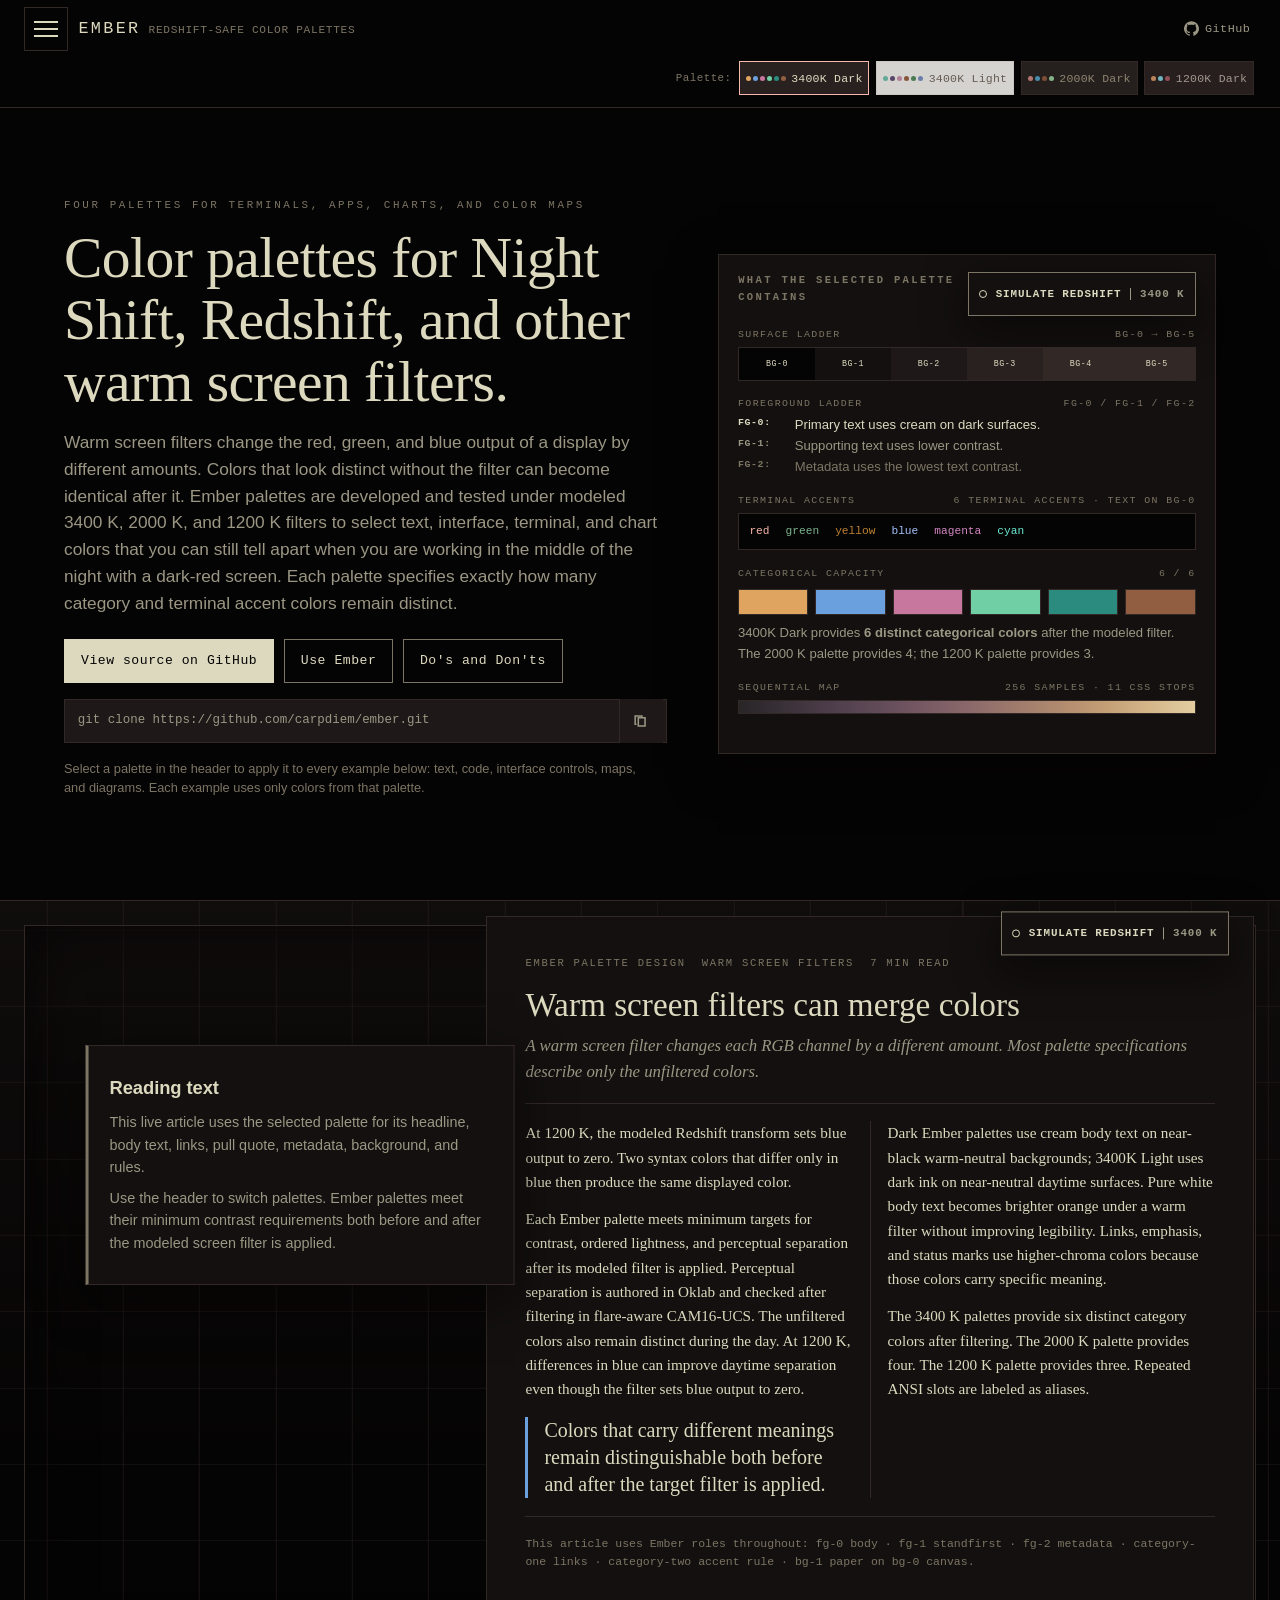
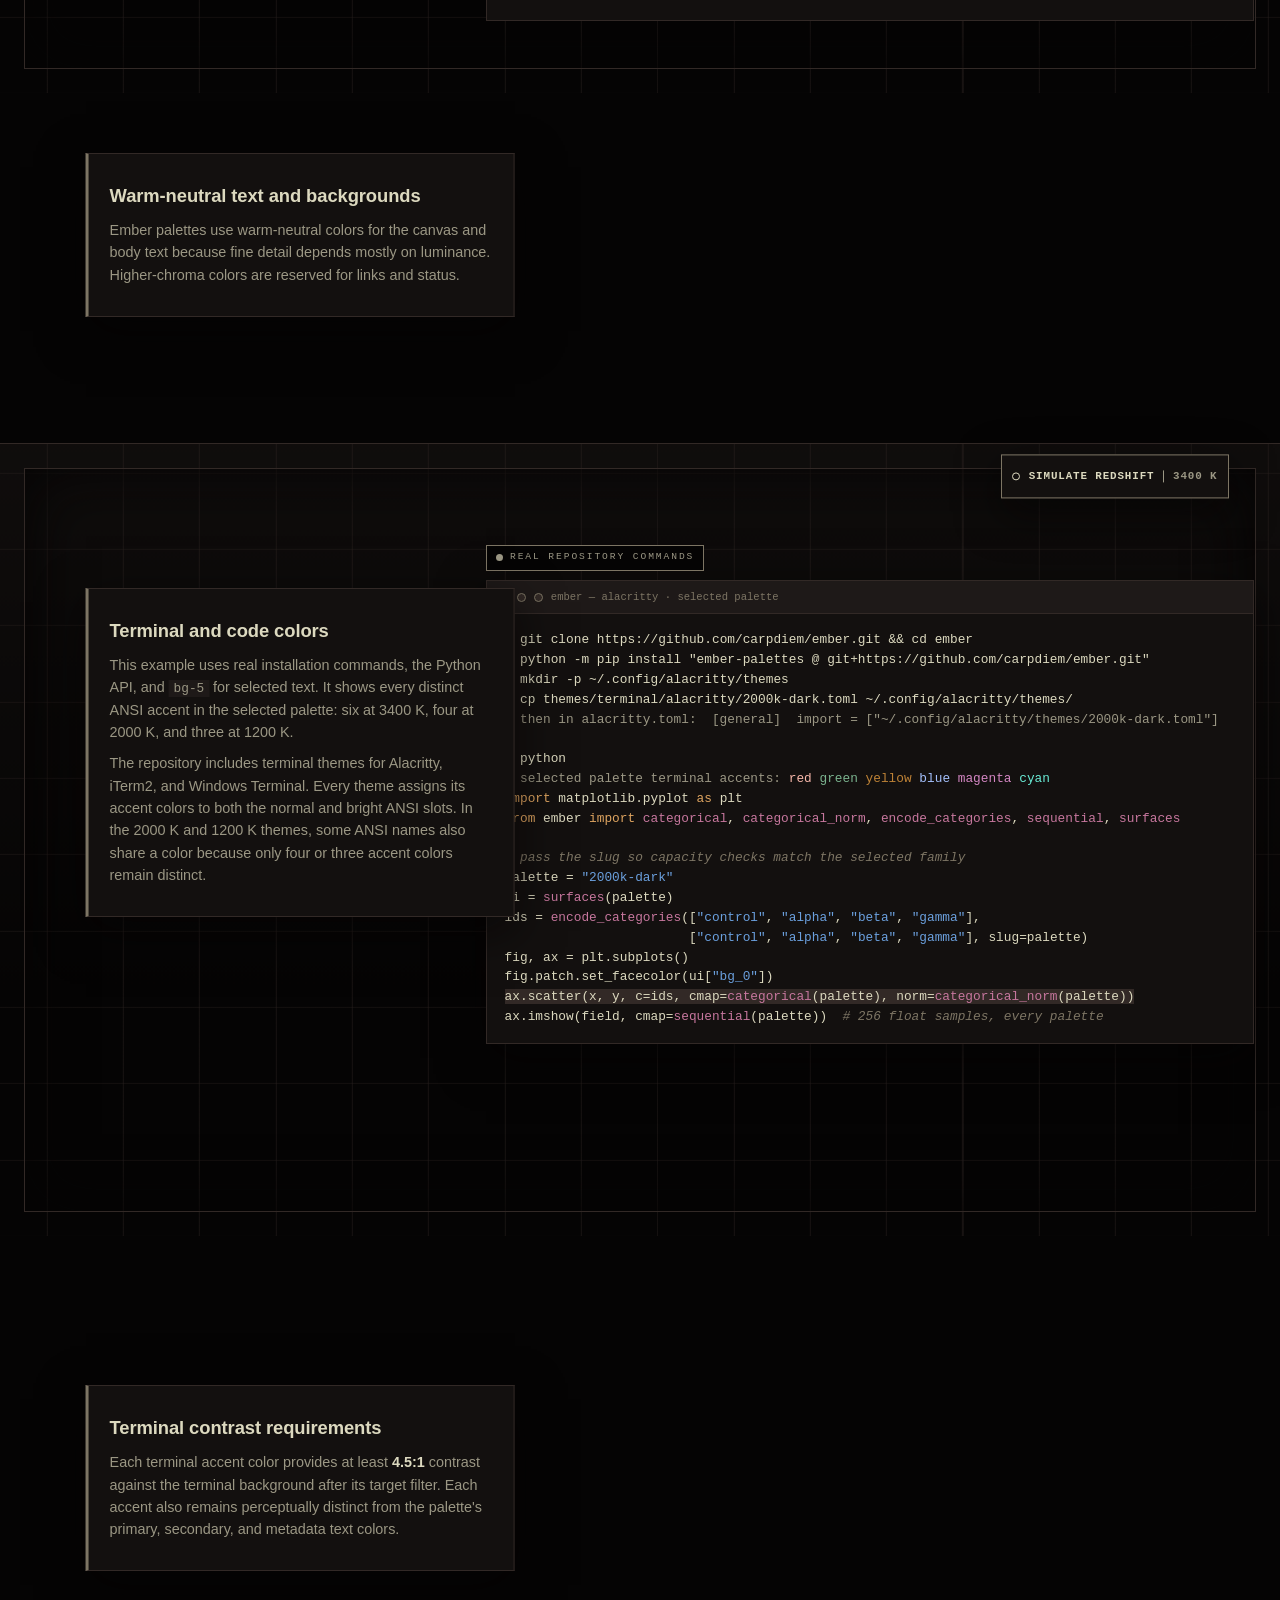
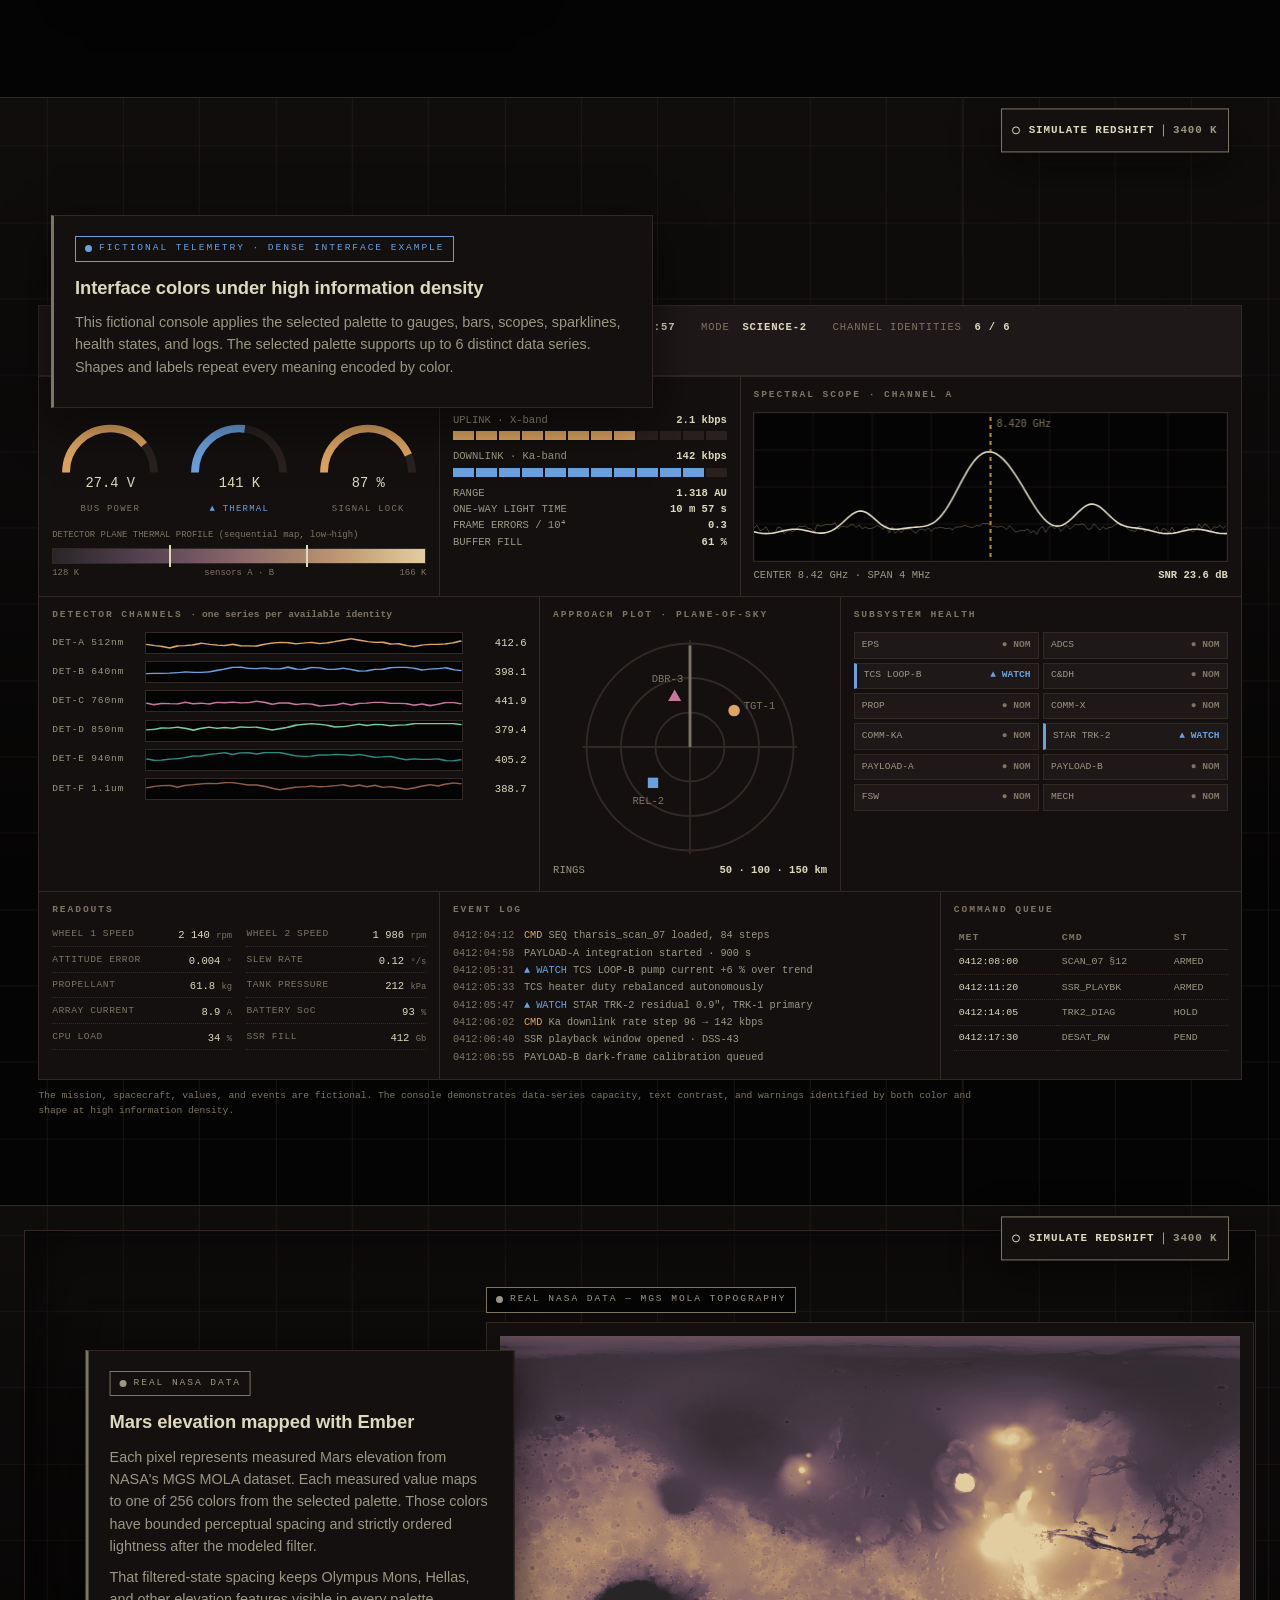
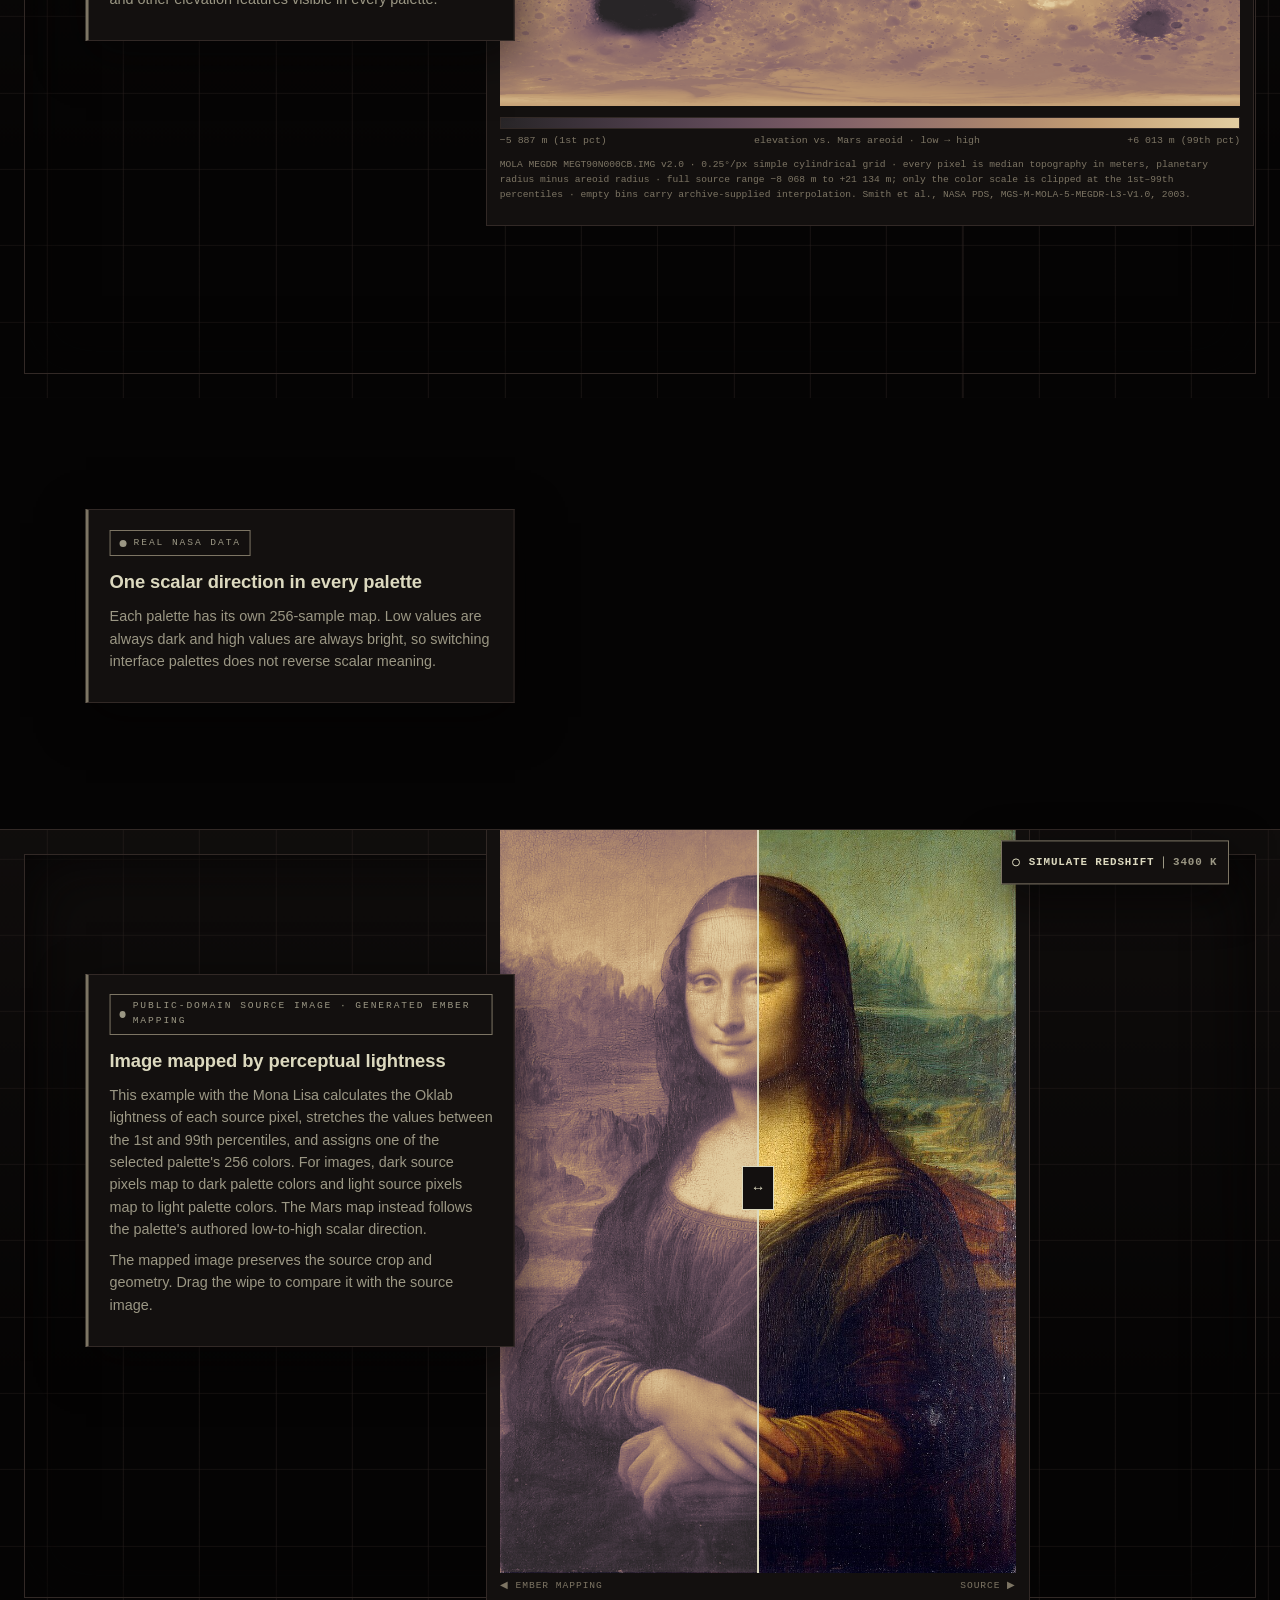
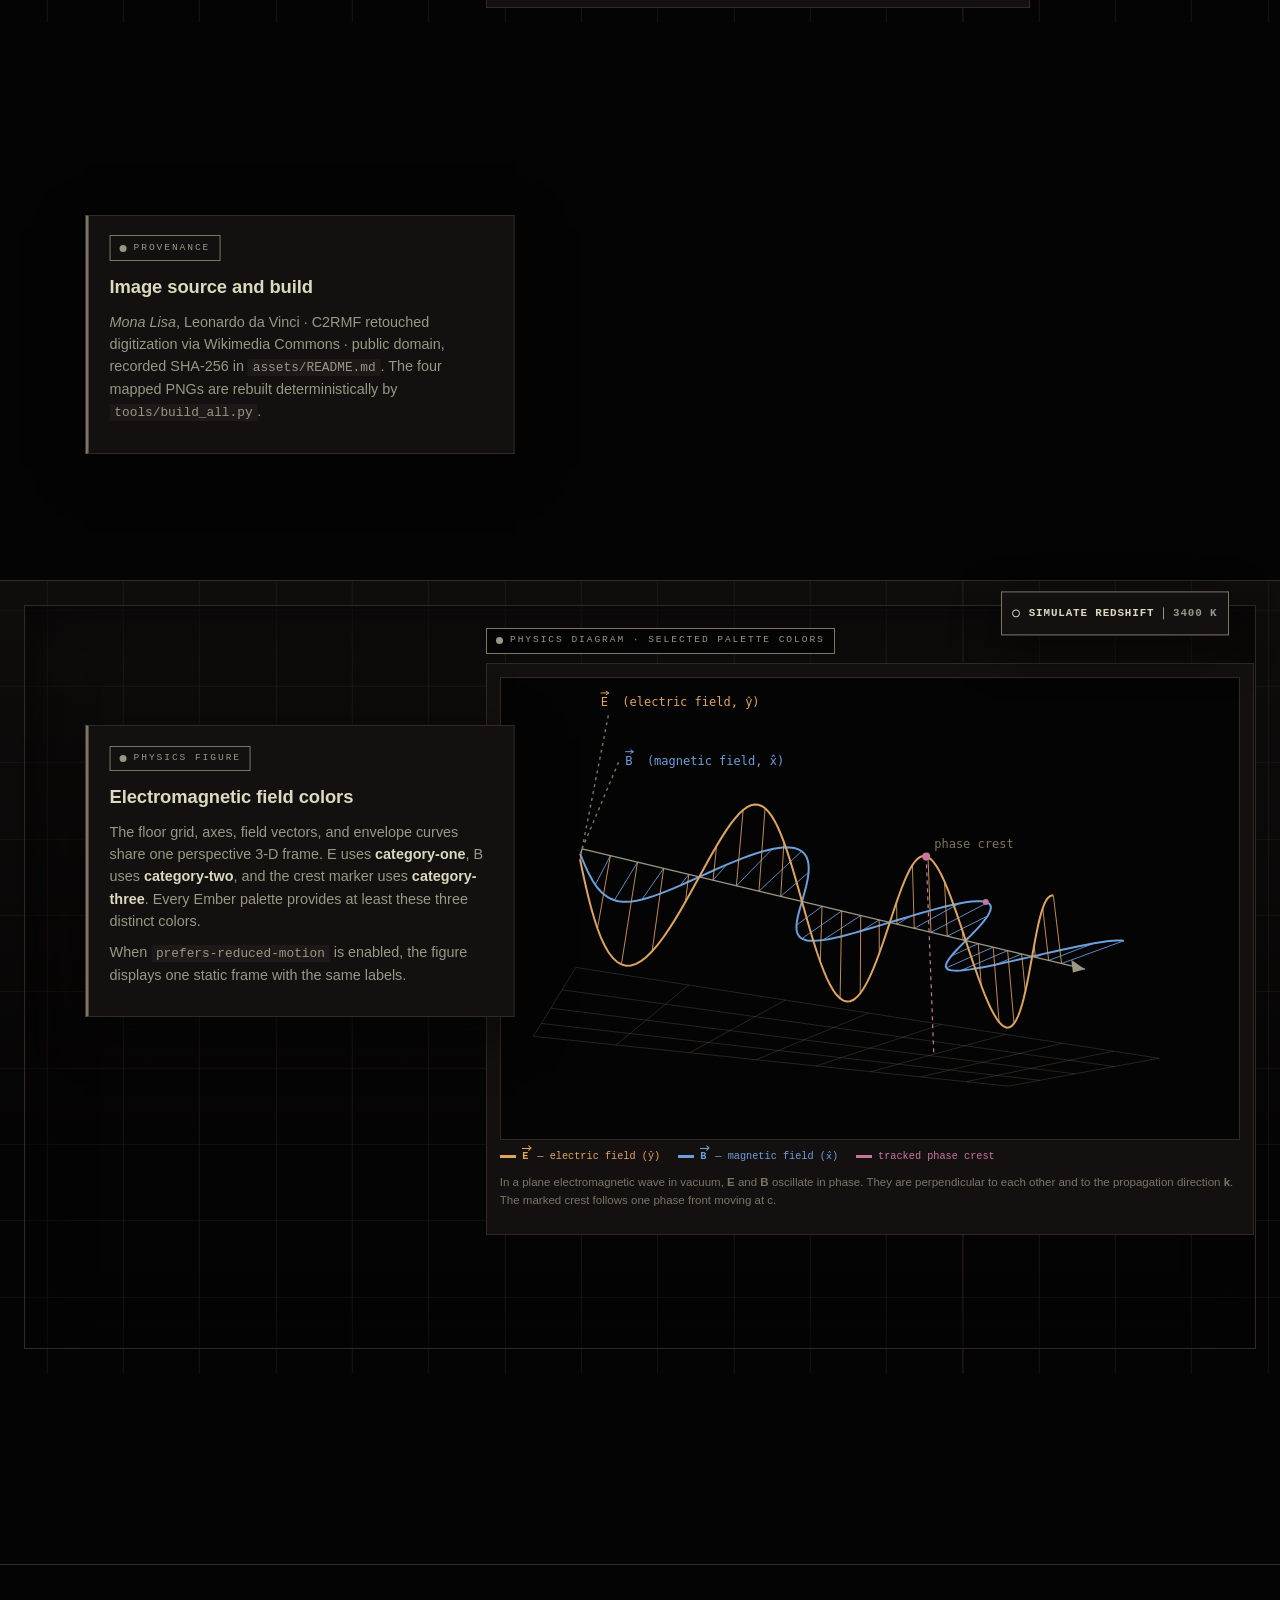
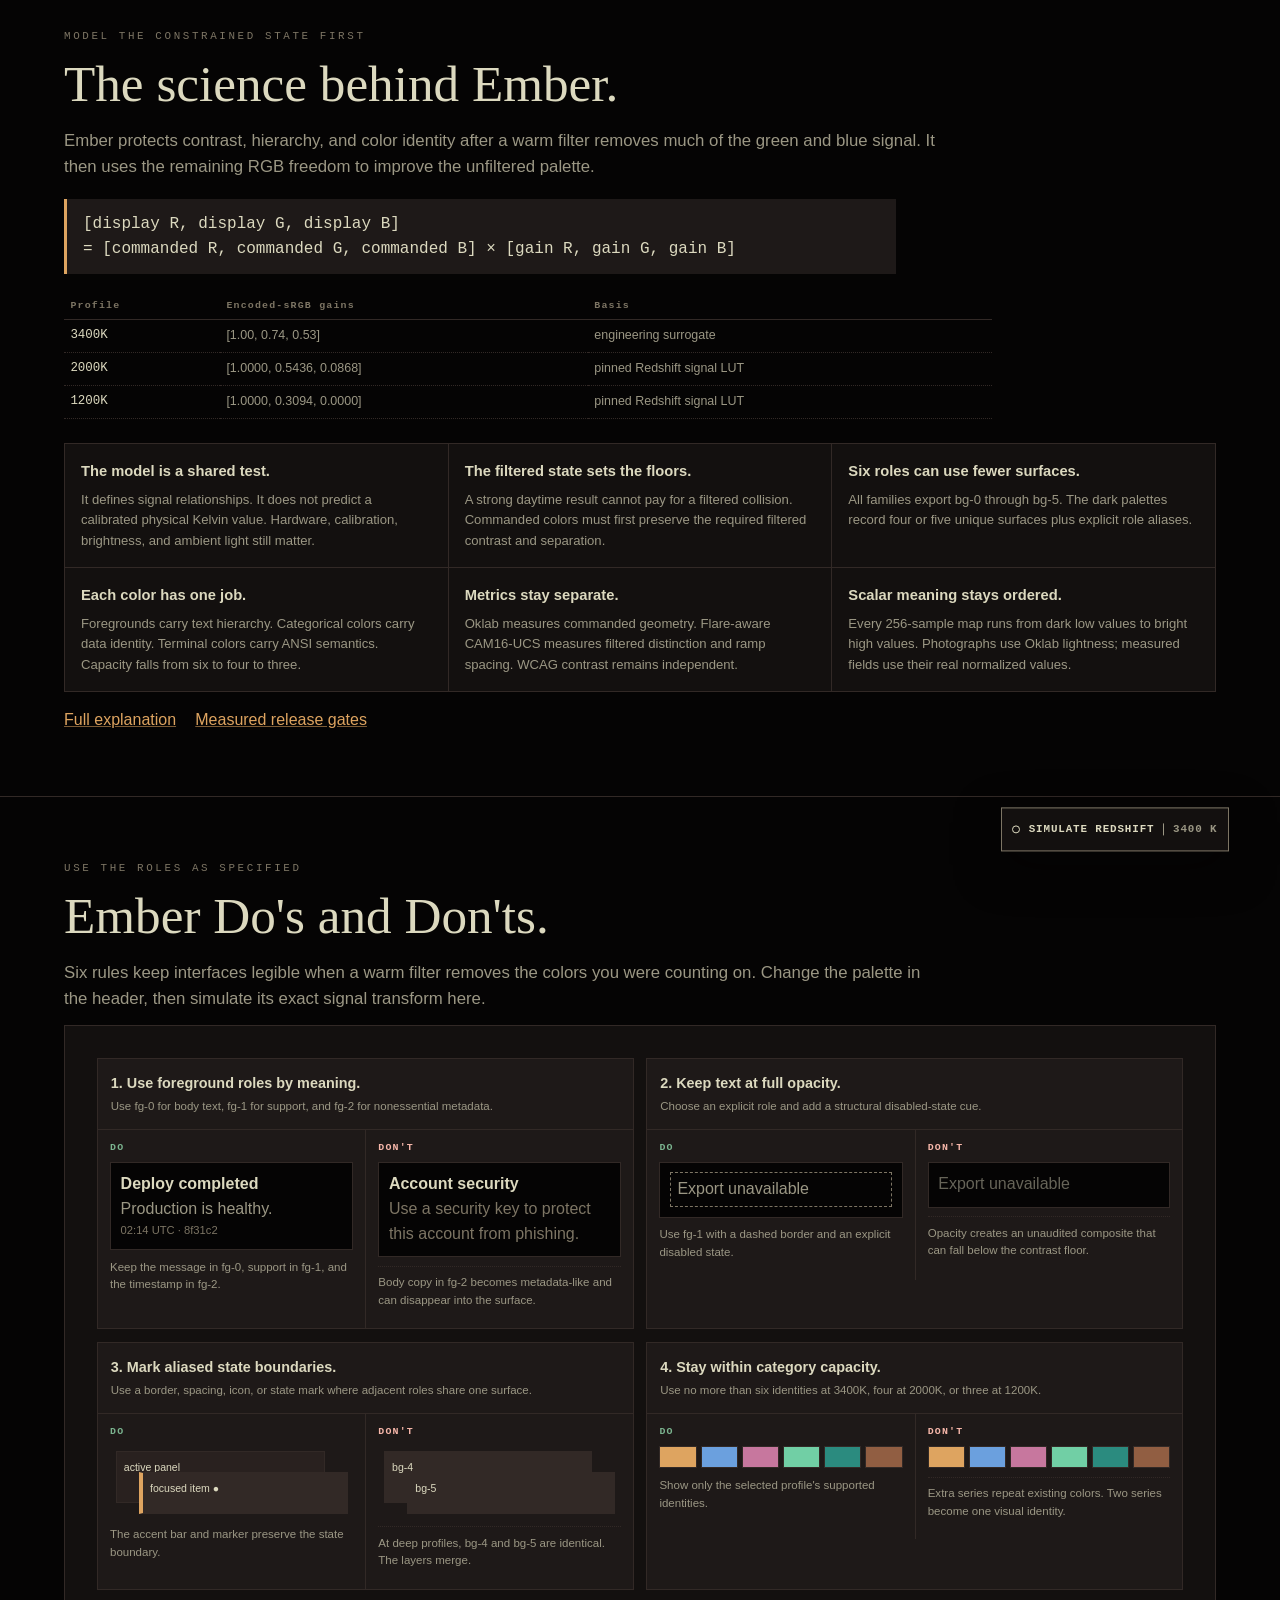
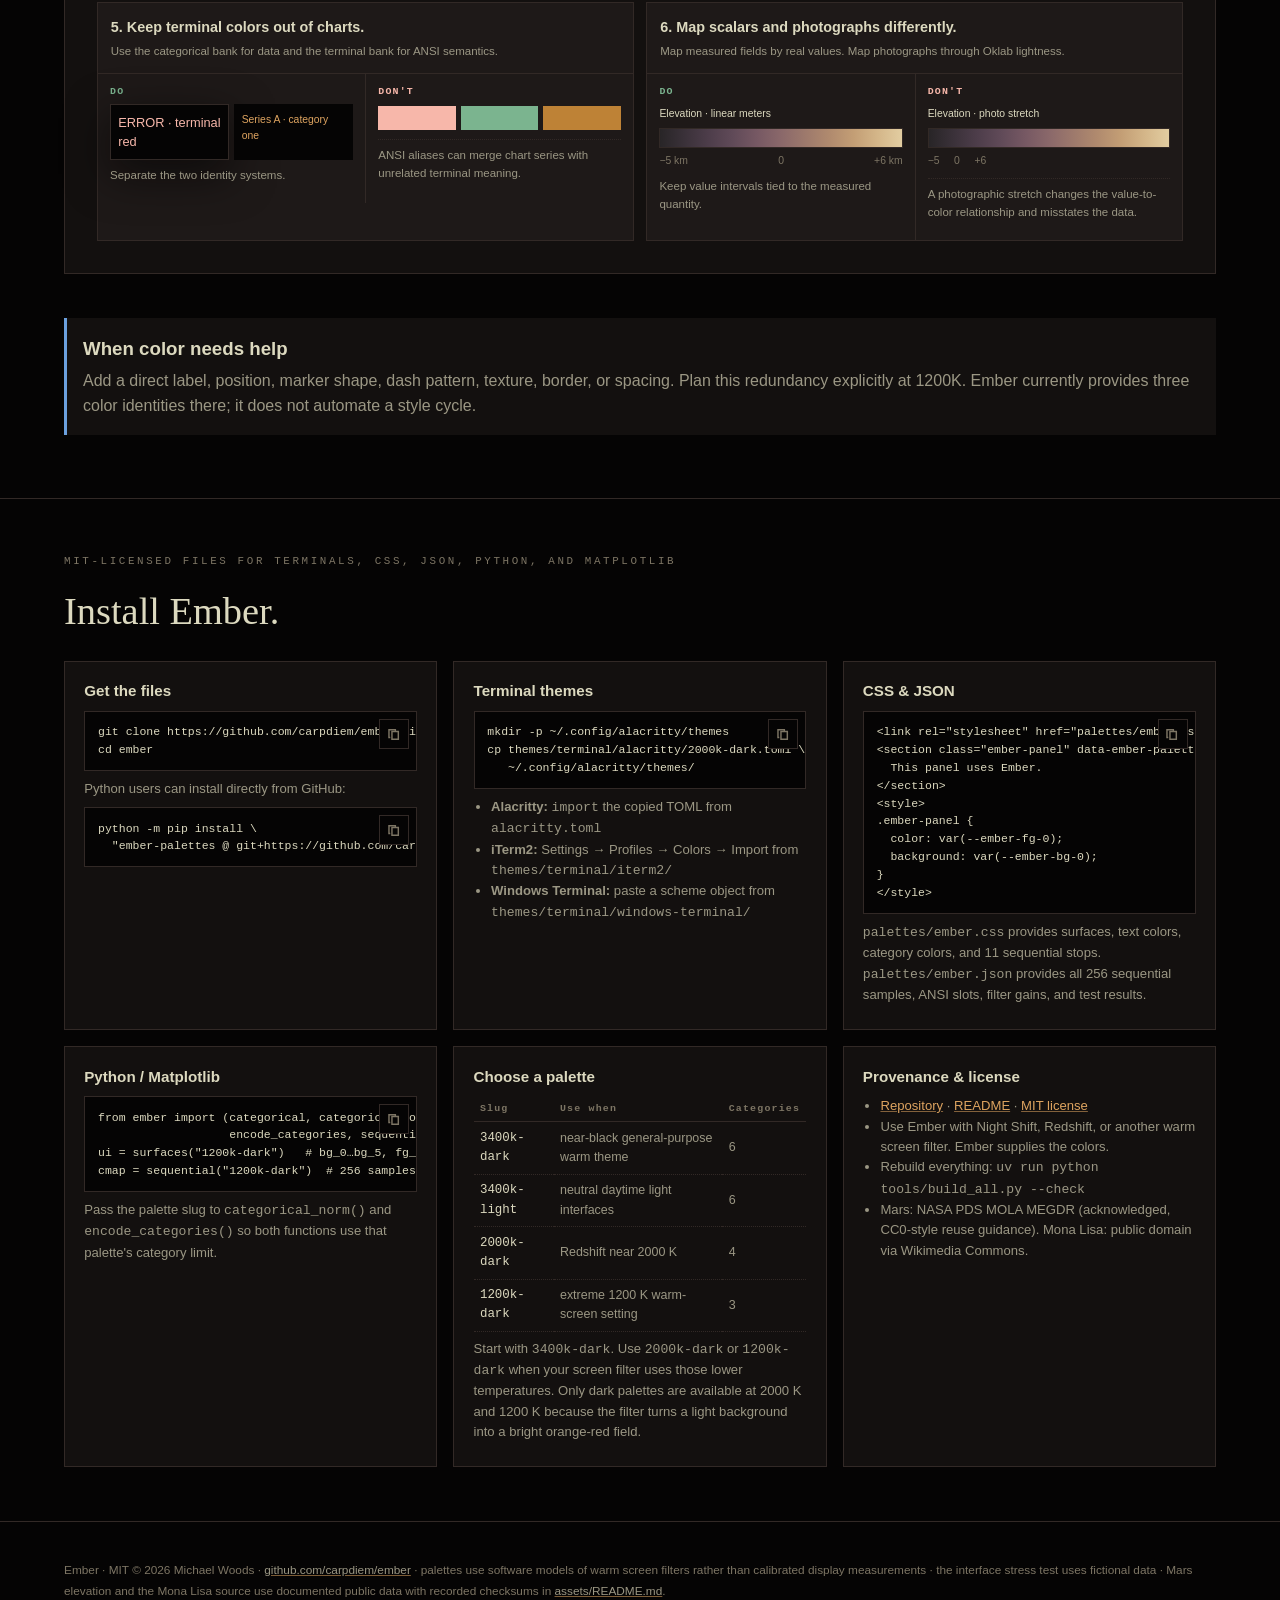
==== commit c607cd14: "Simplify Do's and Don'ts entry points" ====
--- a/index.html
+++ b/index.html
@@ -797,19 +797,6 @@
 
 .rules{ padding:0 0 clamp(2.5rem,7vh,5rem); }
 .rules-head{ padding:clamp(2.5rem,7vh,5rem) clamp(1rem,5vw,5rem) 1.5rem; }
-.quick-contract{
-  list-style:none; counter-reset:contract; padding:0; margin:1.2rem 0 0;
-  display:grid; grid-template-columns:repeat(5,minmax(0,1fr)); gap:1px;
-  background:var(--ember-bg-4); border:1px solid var(--ember-bg-4);
-}
-.quick-contract li{
-  counter-increment:contract; background:var(--ember-bg-1); padding:.75rem;
-  color:var(--ember-fg-1); font-size:.76rem;
-}
-.quick-contract li::before{
-  content:counter(contract,decimal-leading-zero); display:block; margin-bottom:.3rem;
-  color:var(--ember-category-one); font:700 .62rem var(--font-mono);
-}
 .rules-demo{
   margin:0 clamp(1rem,5vw,5rem); padding:clamp(1rem,3vw,2rem);
   background:var(--ember-bg-1); border:1px solid var(--ember-bg-4);
@@ -880,11 +867,10 @@
 .rules-note p{ margin:0; color:var(--ember-fg-1); }
 @media(max-width:1000px){
   .science-grid{ grid-template-columns:1fr 1fr; }
-  .quick-contract{ grid-template-columns:1fr 1fr; }
 }
 @media(max-width:700px){
   .rules{ display:block; }
-  .science-grid,.rule-grid,.quick-contract{ grid-template-columns:1fr; }
+  .science-grid,.rule-grid{ grid-template-columns:1fr; }
   .rules-demo{ margin:0 .75rem; padding:.65rem; }
   .rules-head{ padding-left:1rem; padding-right:1rem; }
   .rule-compare{ grid-template-columns:1fr; }
@@ -995,7 +981,7 @@
     <div class="hero-ctas">
       <a class="btn primary" href="https://github.com/carpdiem/ember">View source on GitHub</a>
       <a class="btn" href="#use">Use Ember</a>
-      <a class="btn" href="#rules">Use it correctly</a>
+      <a class="btn" href="#rules">Do's and Don'ts</a>
     </div>
     <div class="clone-wrap">
       <pre class="hero-clone"><code id="clone-command">git clone https://github.com/carpdiem/ember.git</code></pre>
@@ -1505,13 +1491,6 @@
     <p class="kicker">Use the roles as specified</p>
     <h2>Ember Do's and Don'ts.</h2>
     <p class="rules-dek">Six rules keep interfaces legible when a warm filter removes the colors you were counting on. Change the palette in the header, then simulate its exact signal transform here.</p>
-    <ol class="quick-contract">
-      <li>Use explicit foreground and background roles.</li>
-      <li>Never dim text with opacity or alpha.</li>
-      <li>Respect category capacity: 6, 4, or 3.</li>
-      <li>Mark aliased boundaries with structure.</li>
-      <li>Repeat critical identity with a label or shape.</li>
-    </ol>
   </div>
   <div class="rules-demo demonstration-plane">
     <div class="rule-grid">
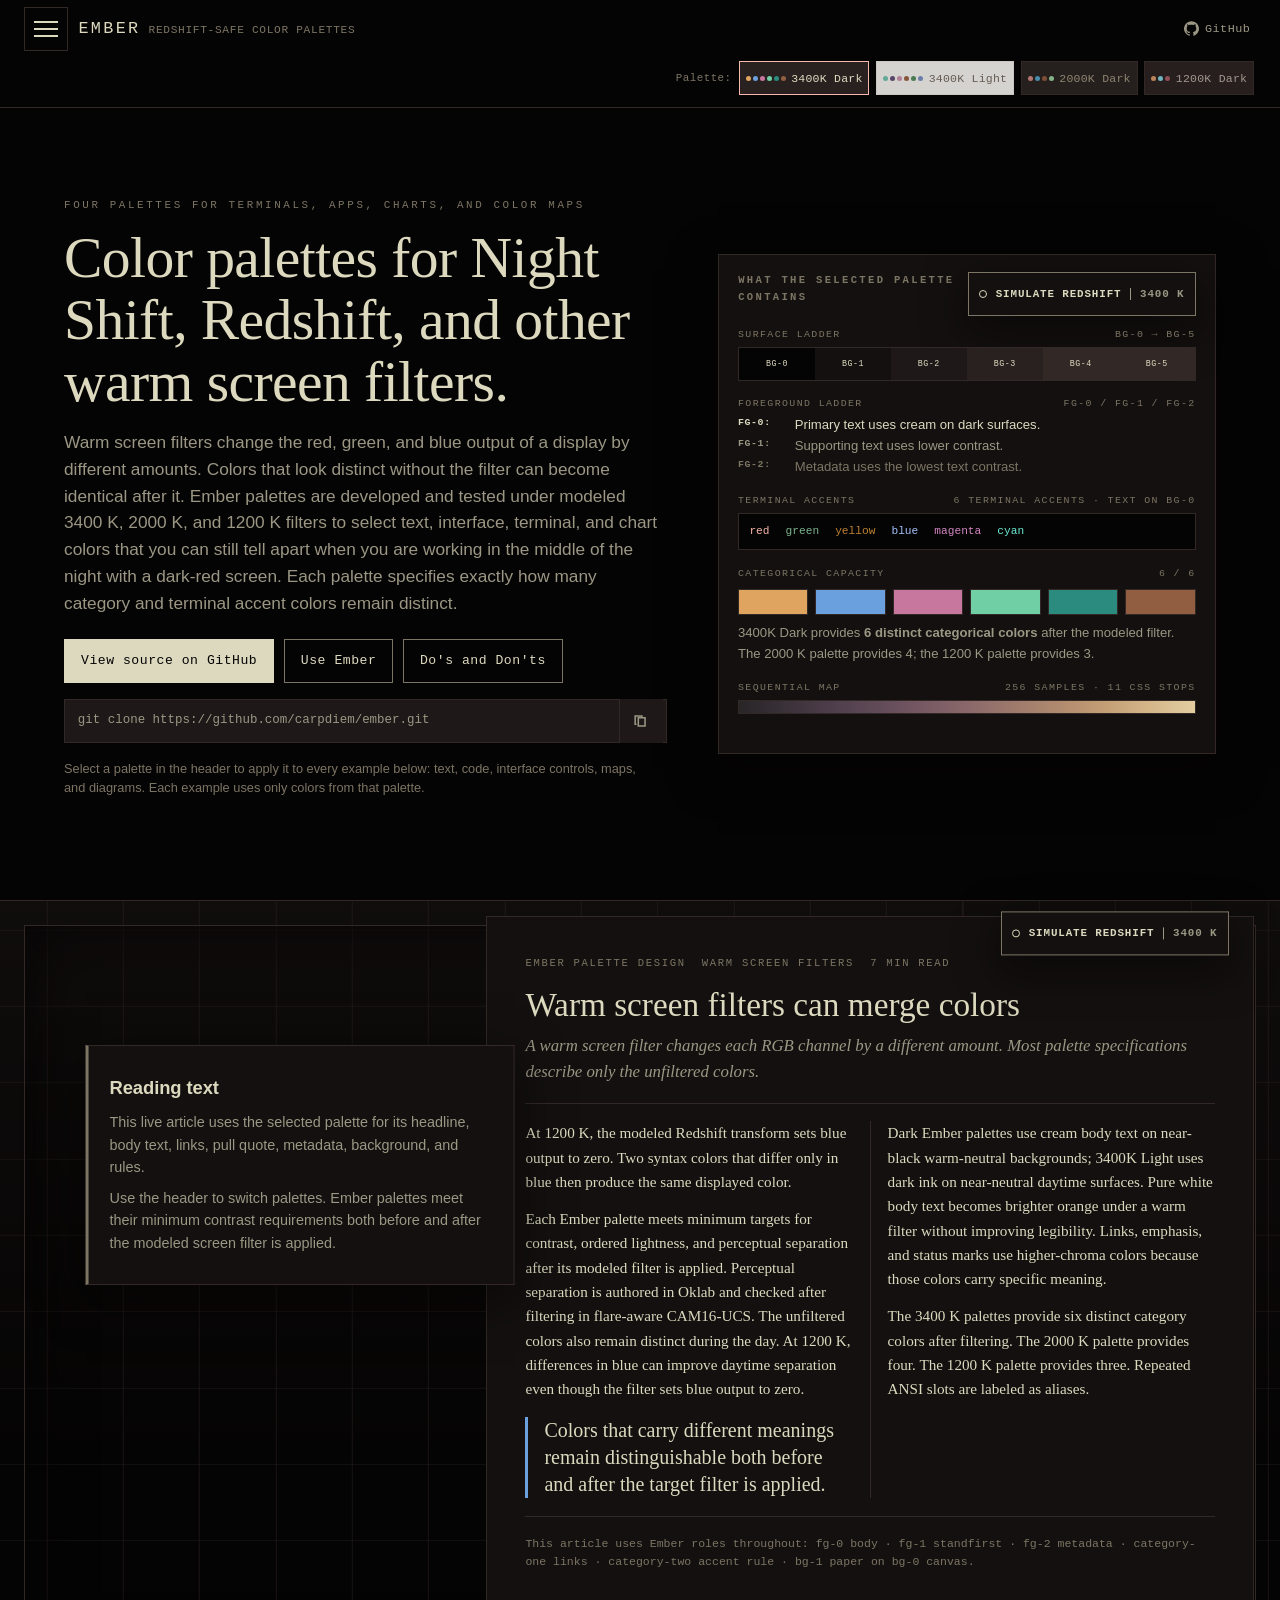
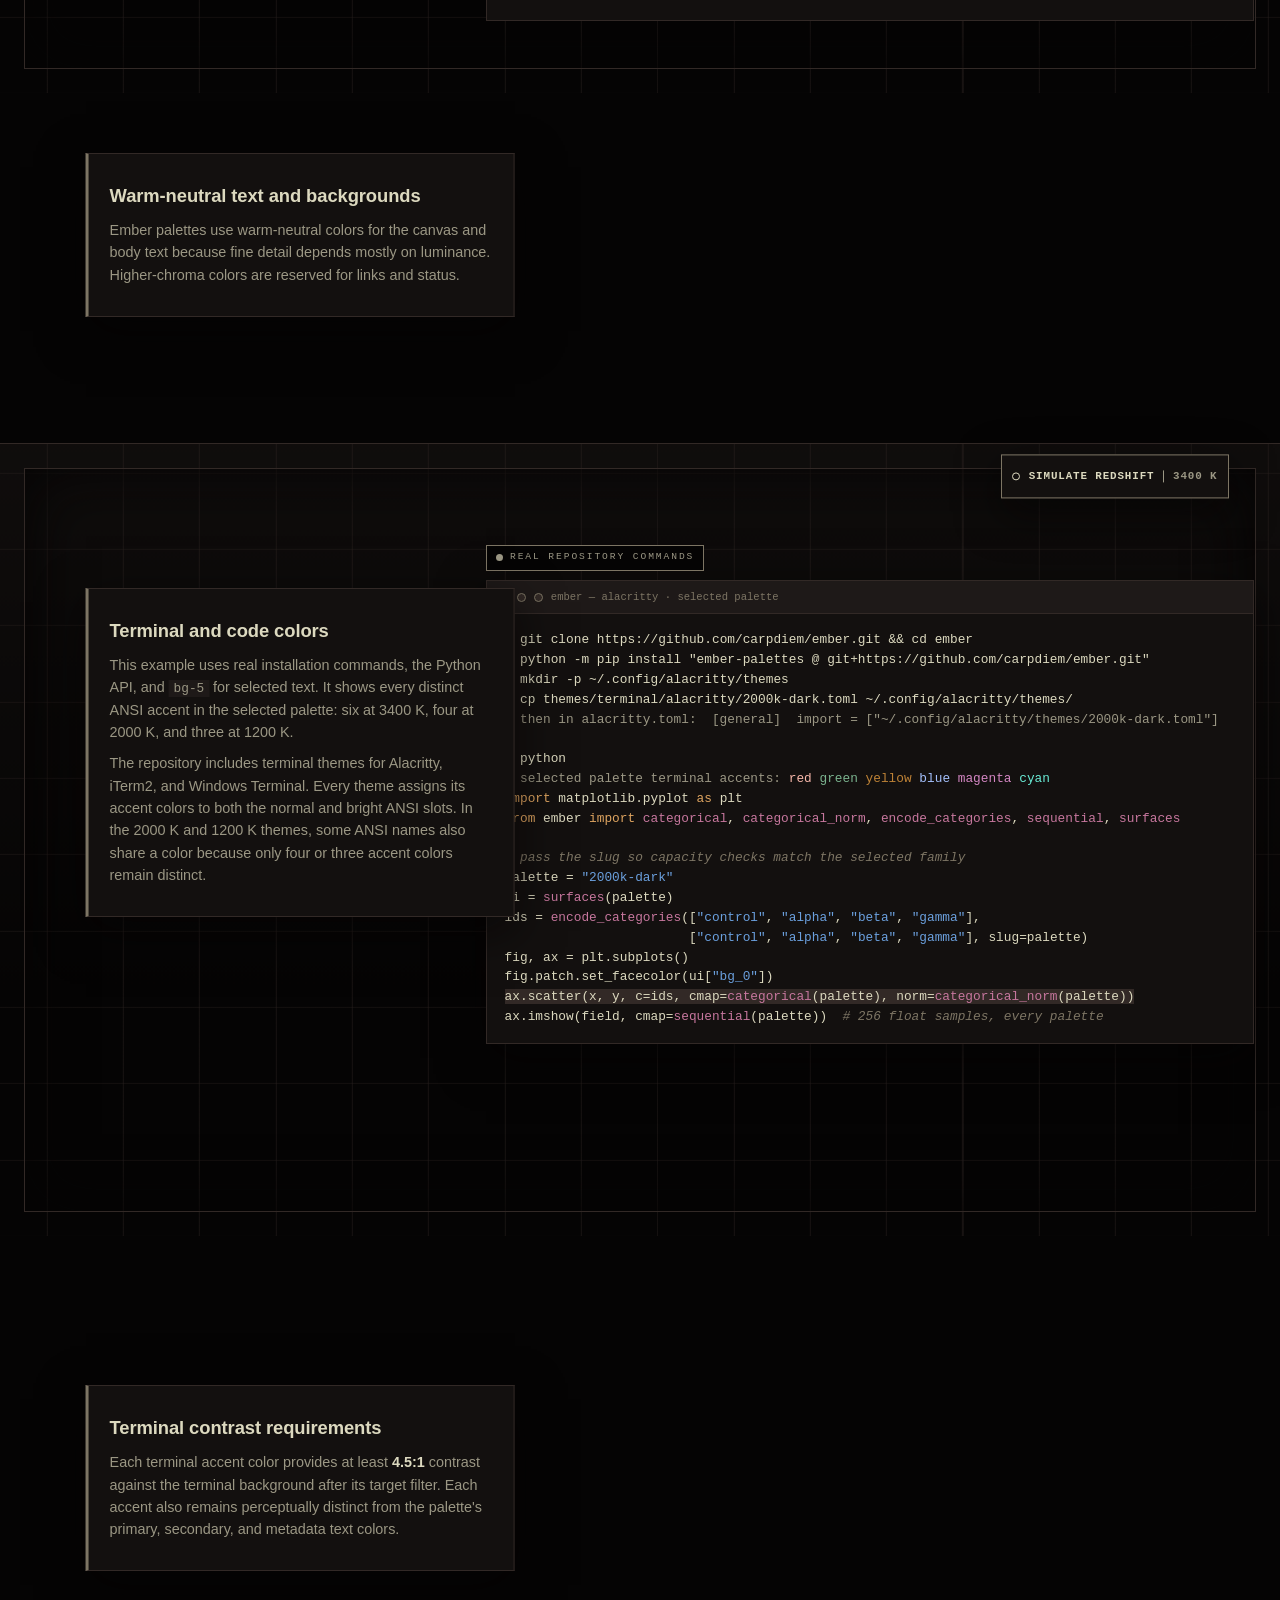
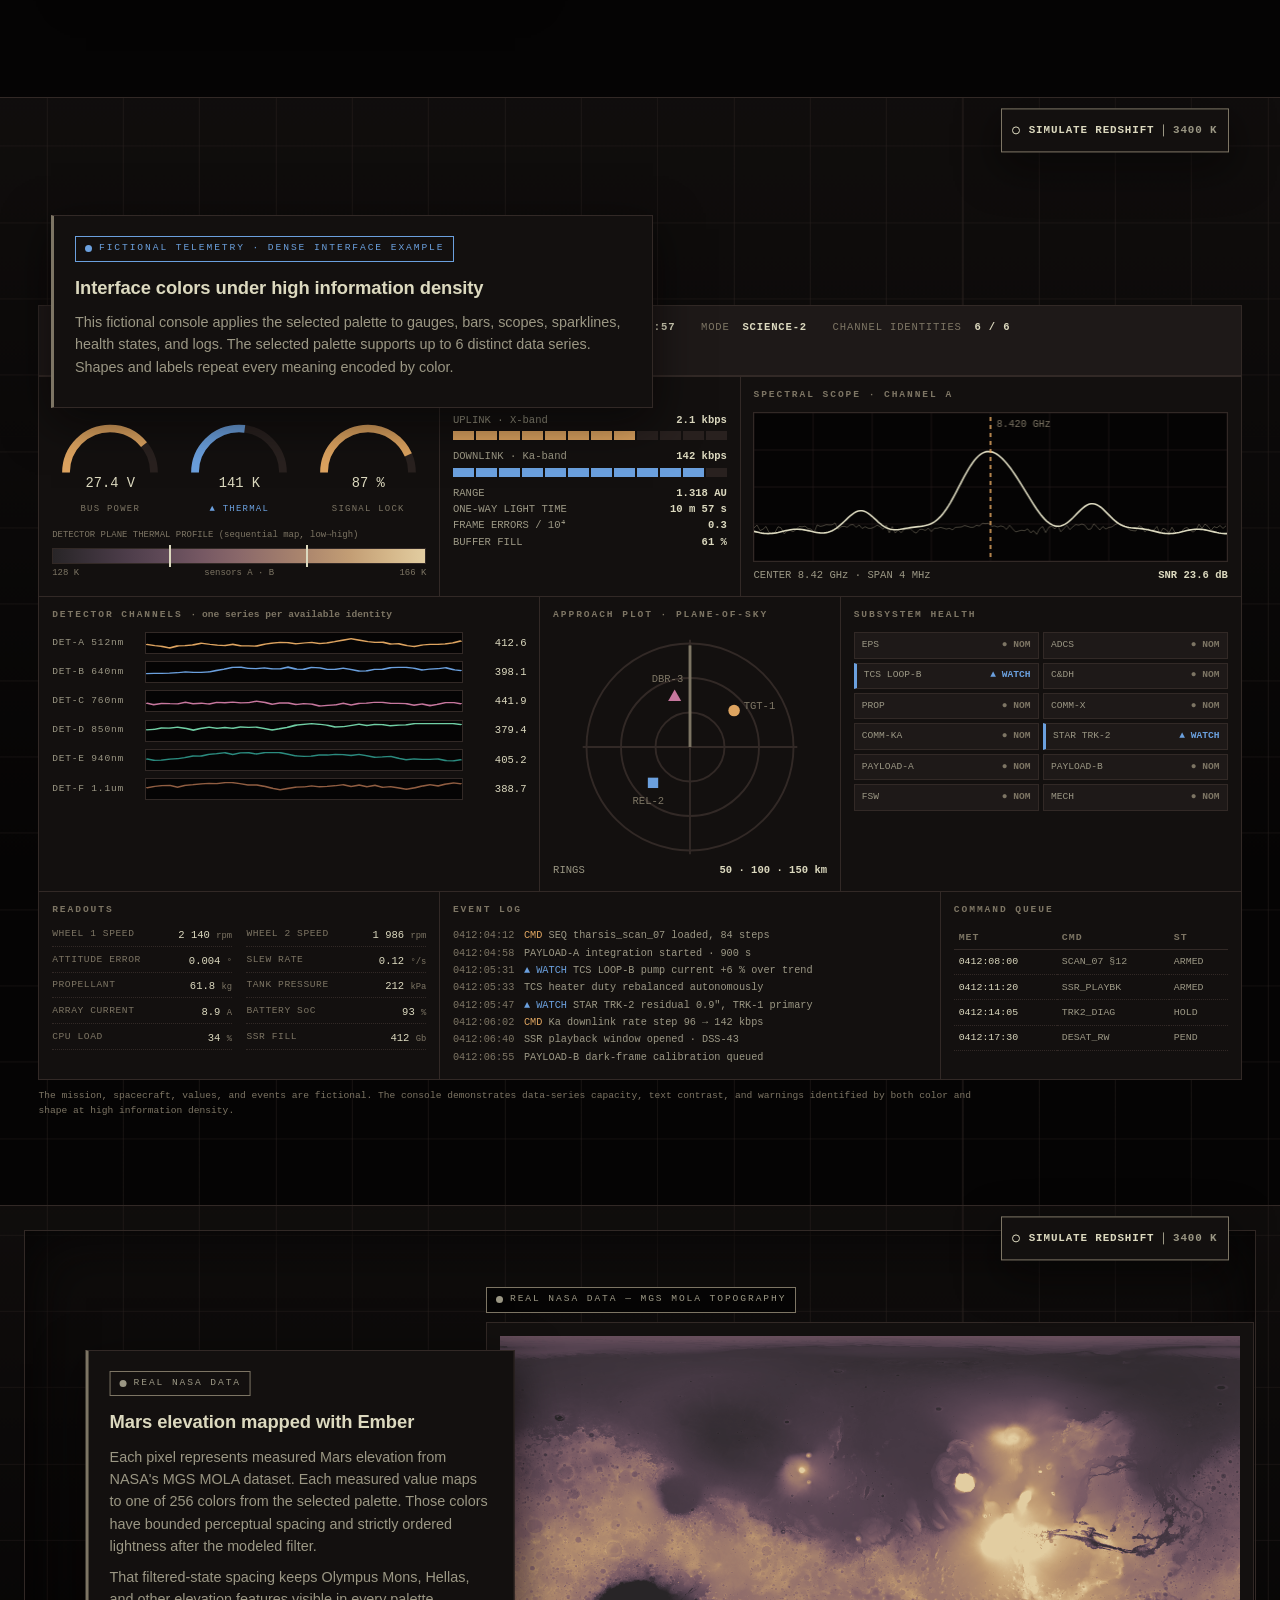
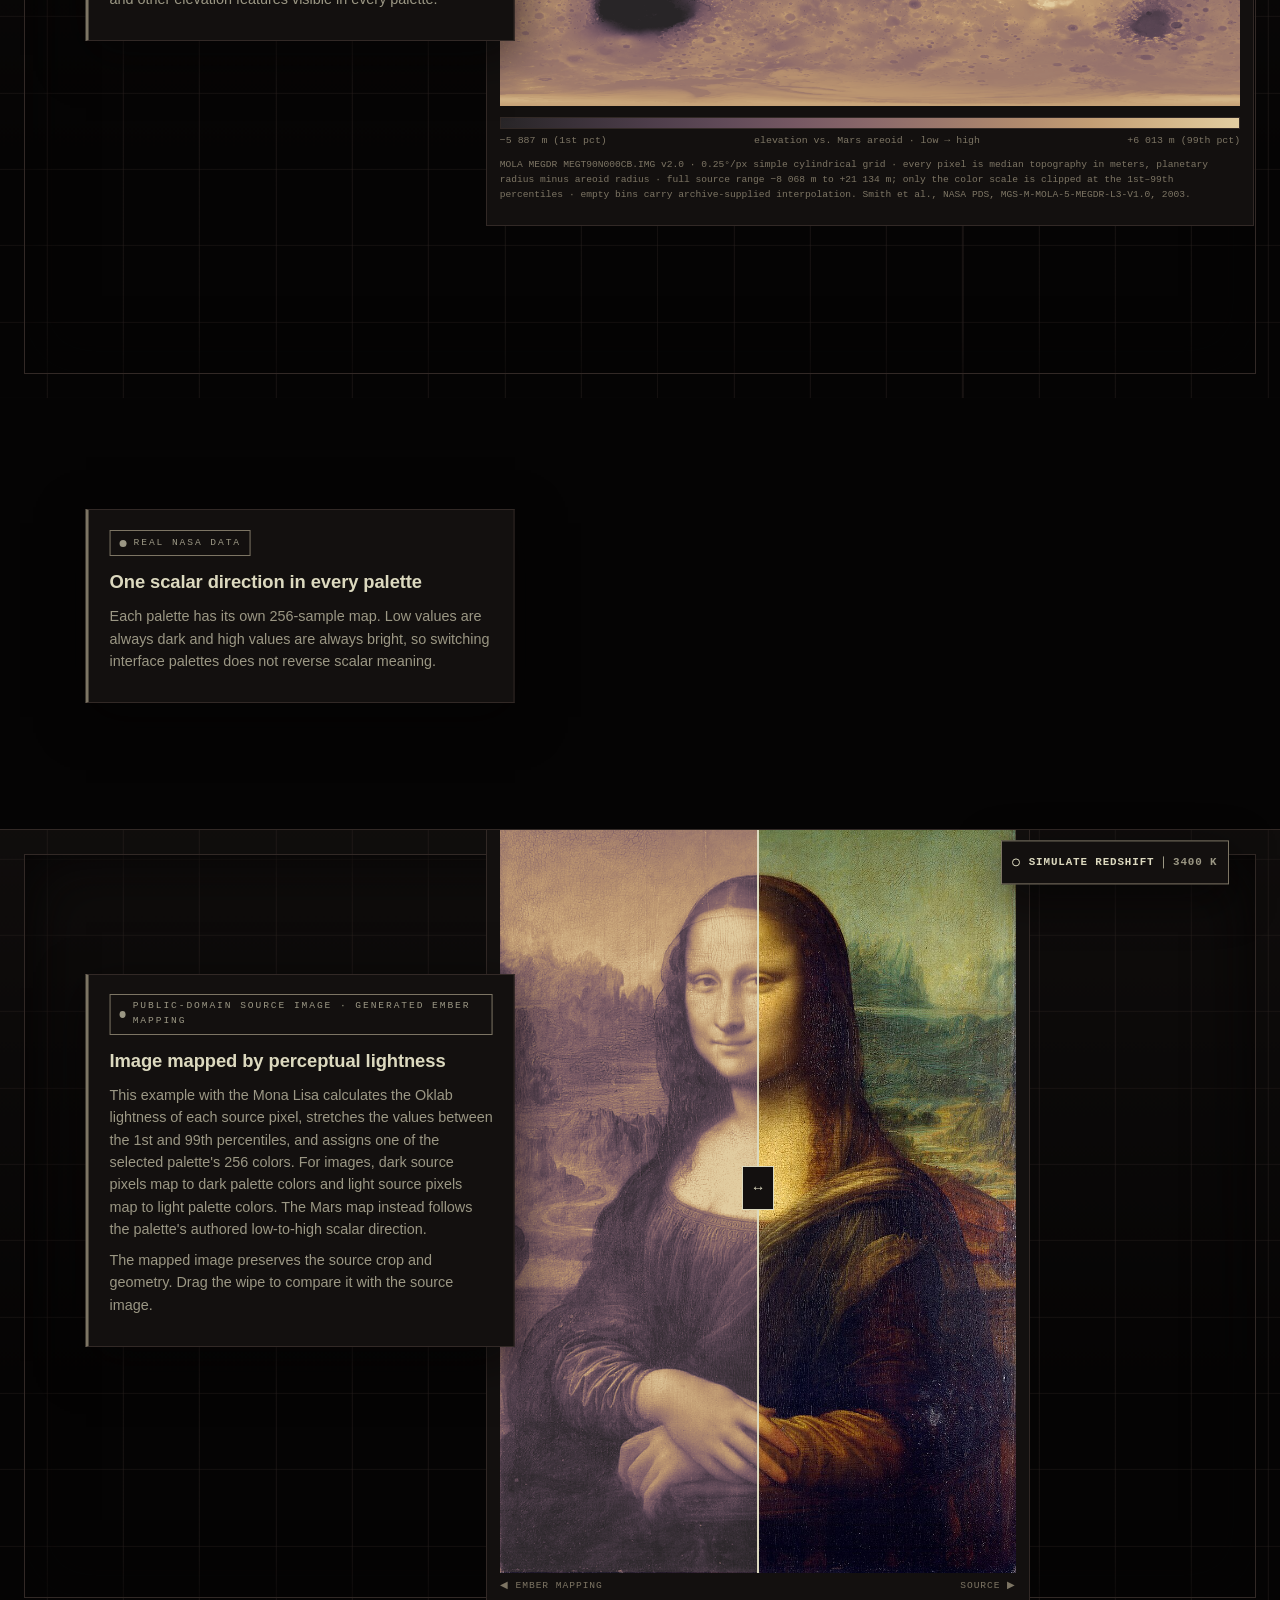
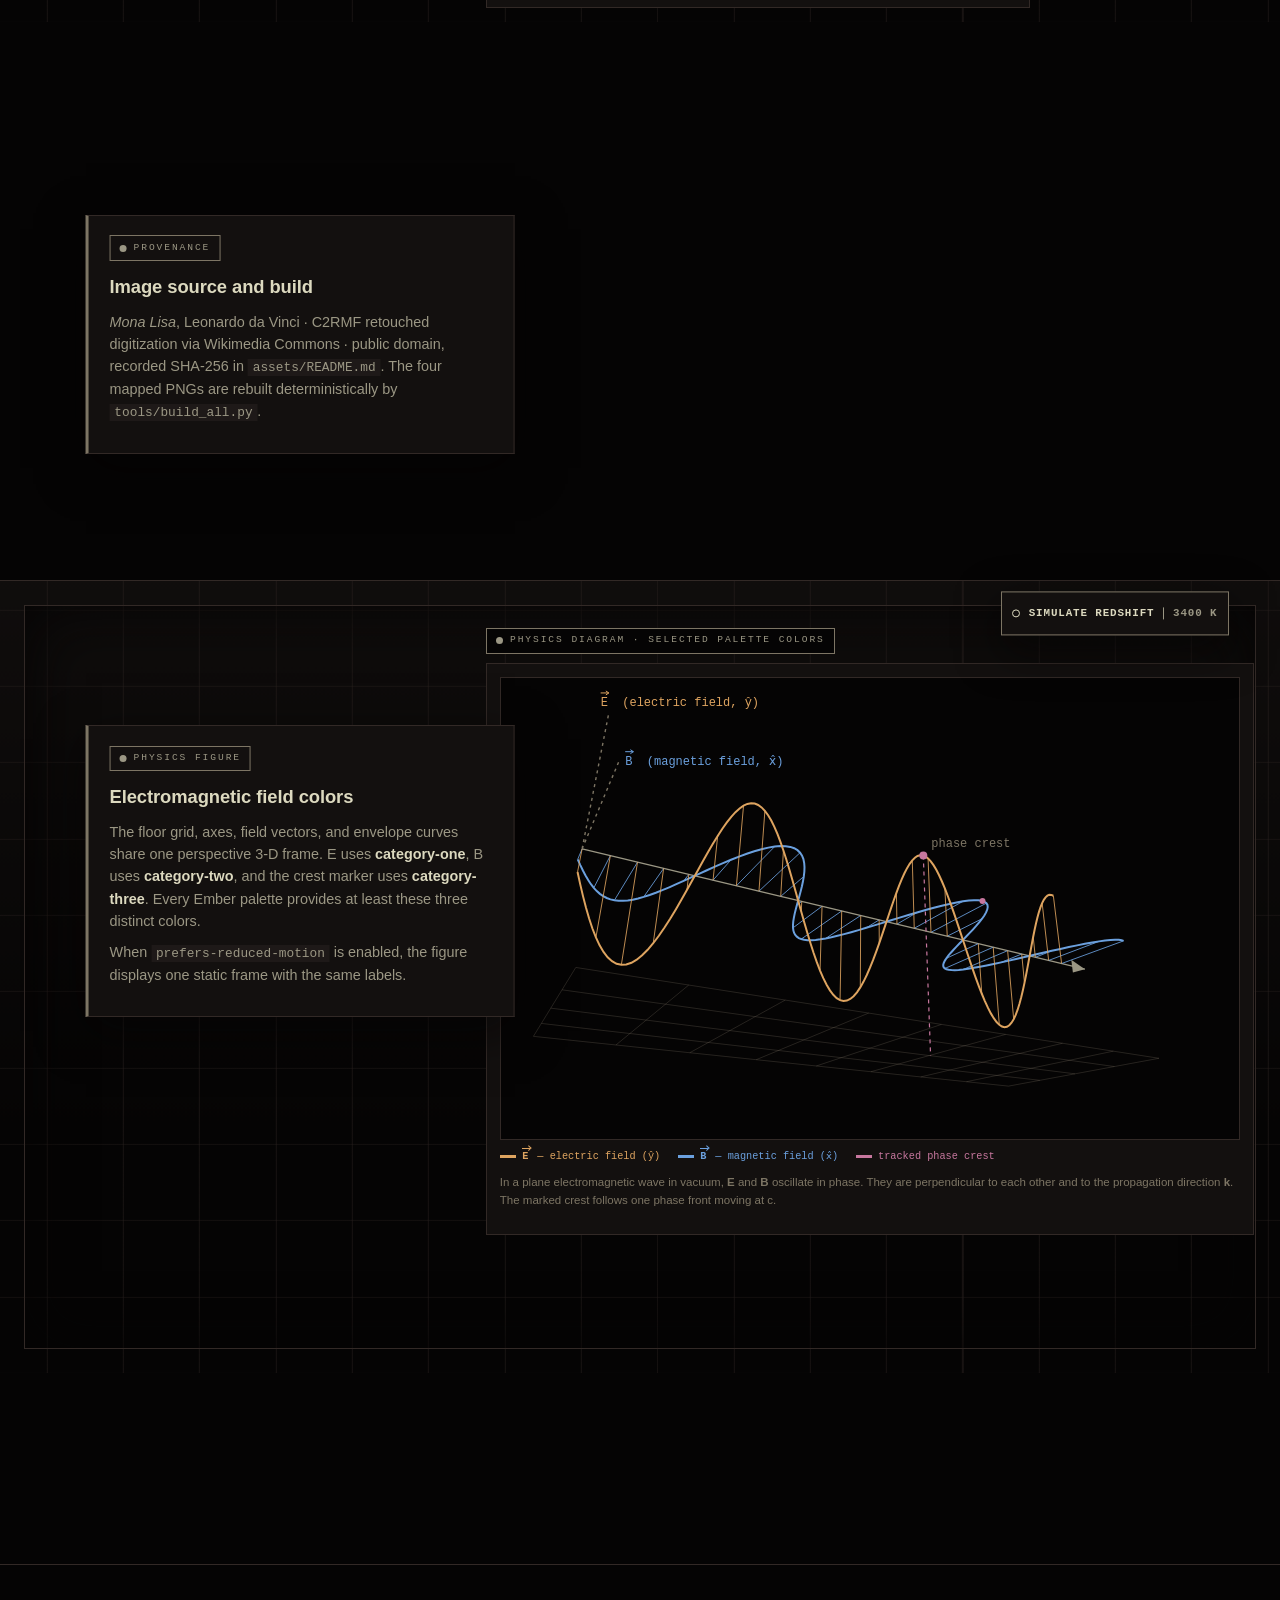
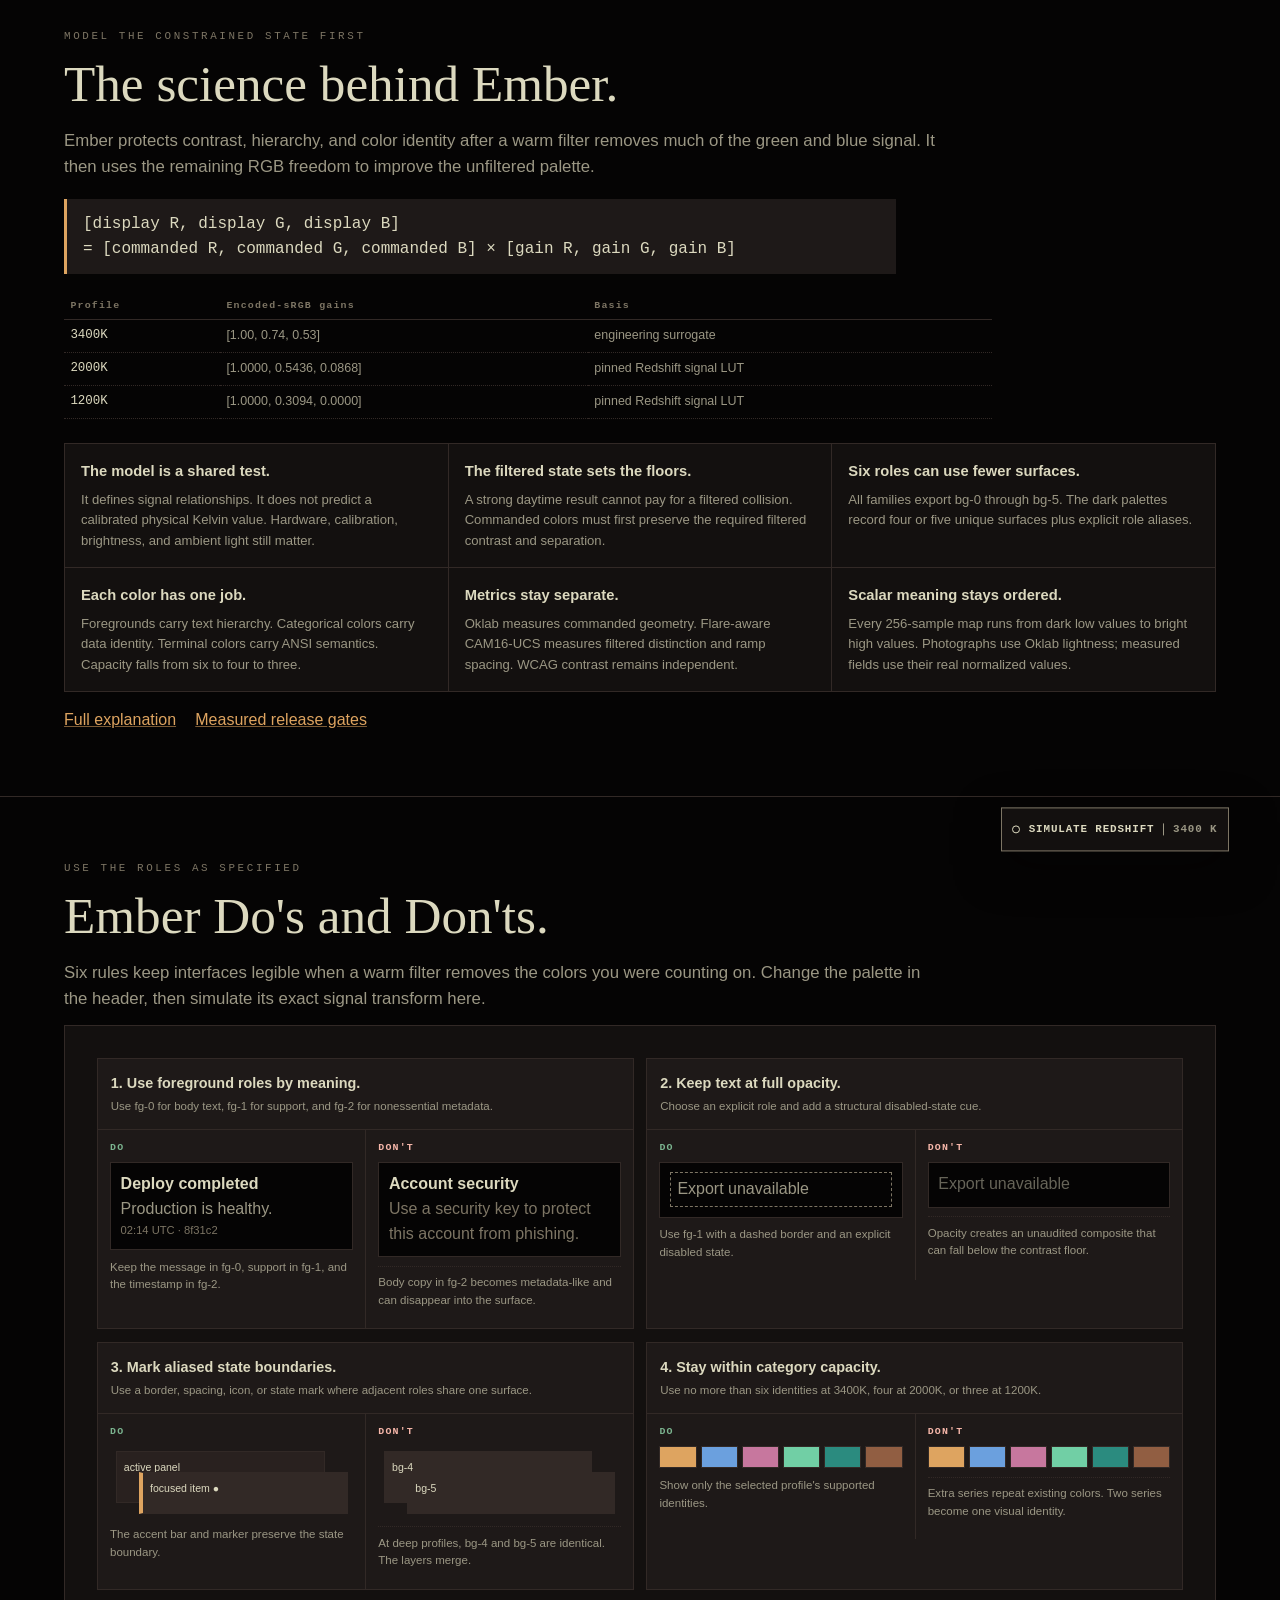
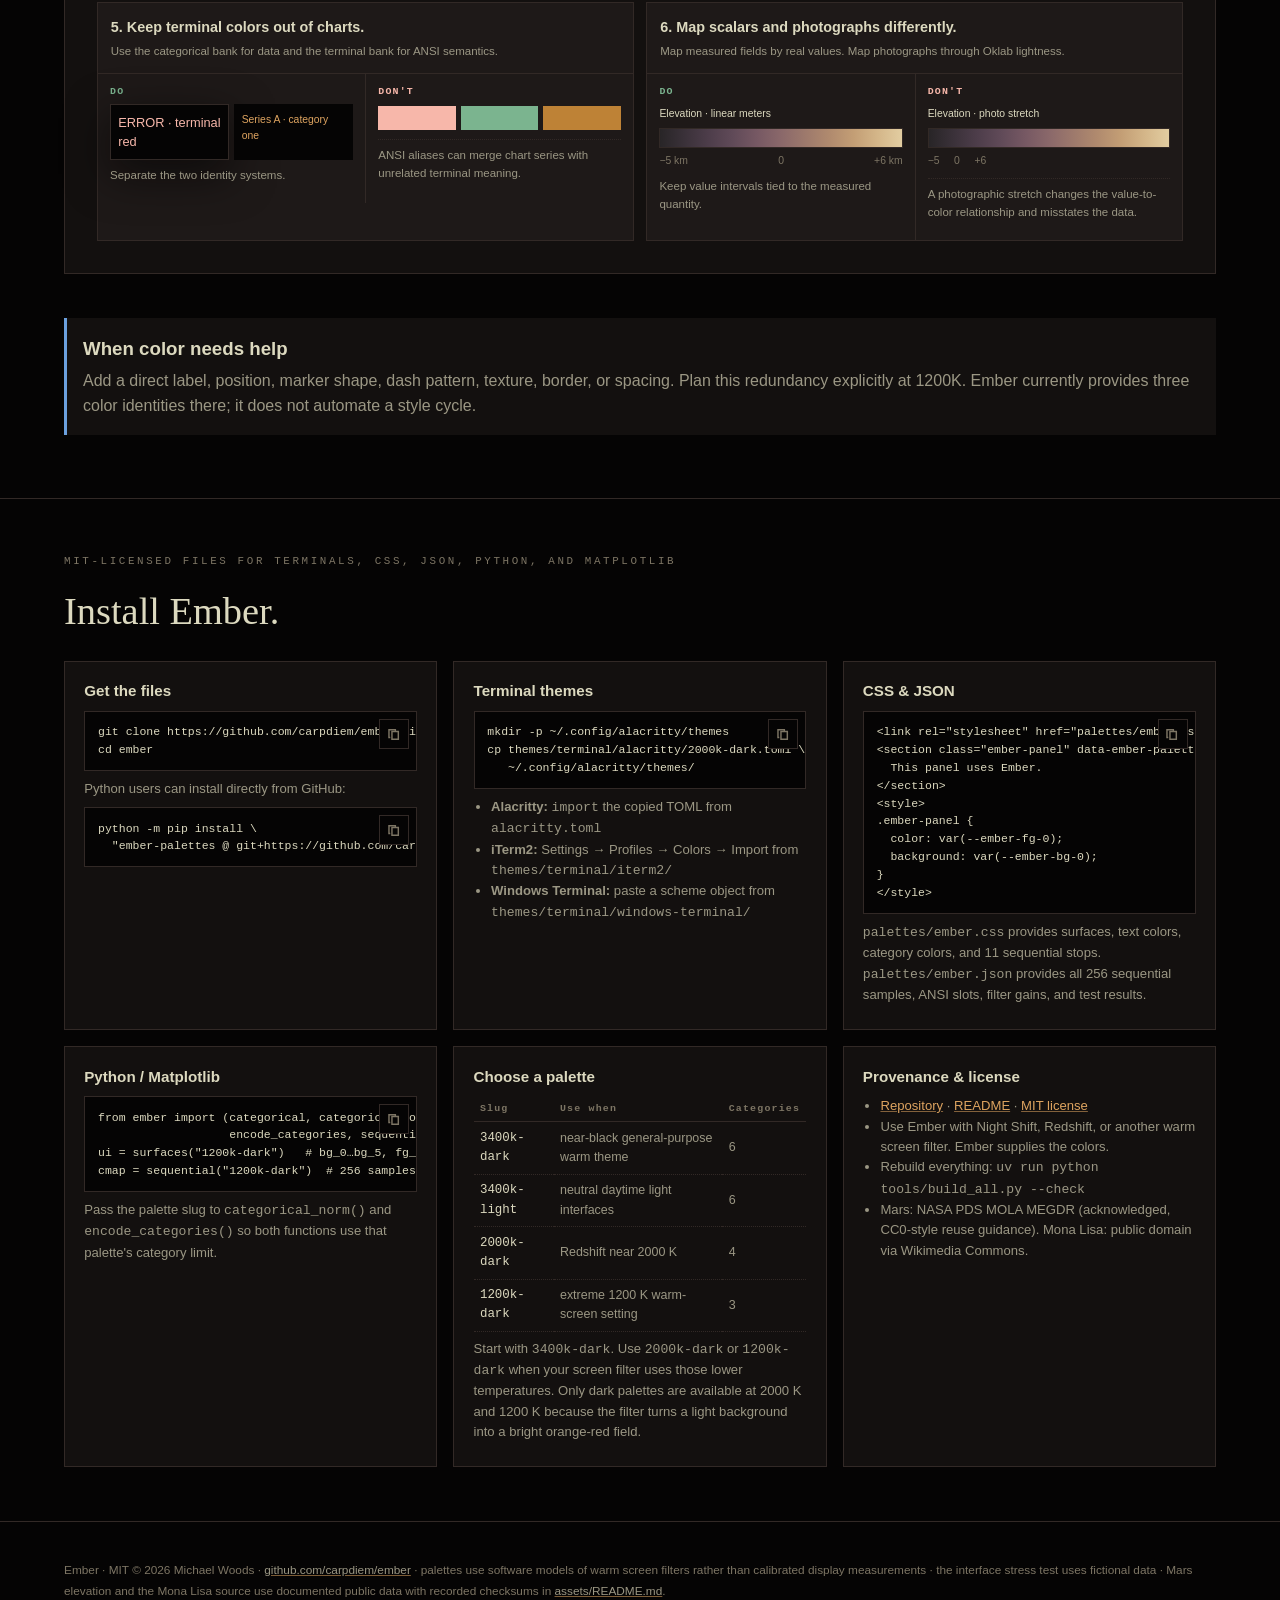
==== commit c4c25e48: "Use visible light-palette selection outline" ====
--- a/index.html
+++ b/index.html
@@ -128,6 +128,9 @@
 .pp-dot[data-cat="6"]{ background:var(--ember-category-six); }
 .pp[aria-pressed="true"]{ color:var(--ember-fg-0); }
 .pp[aria-pressed="true"]::before{ border-color:var(--ember-terminal-red); }
+.pp[data-palette="3400k-light"][aria-pressed="true"]::before{
+  border-color:var(--ember-category-three);
+}
 .pp .pp-abbr{ display:none; }
 @media (max-width:700px){
   .chrome{ padding:.4rem .75rem; }
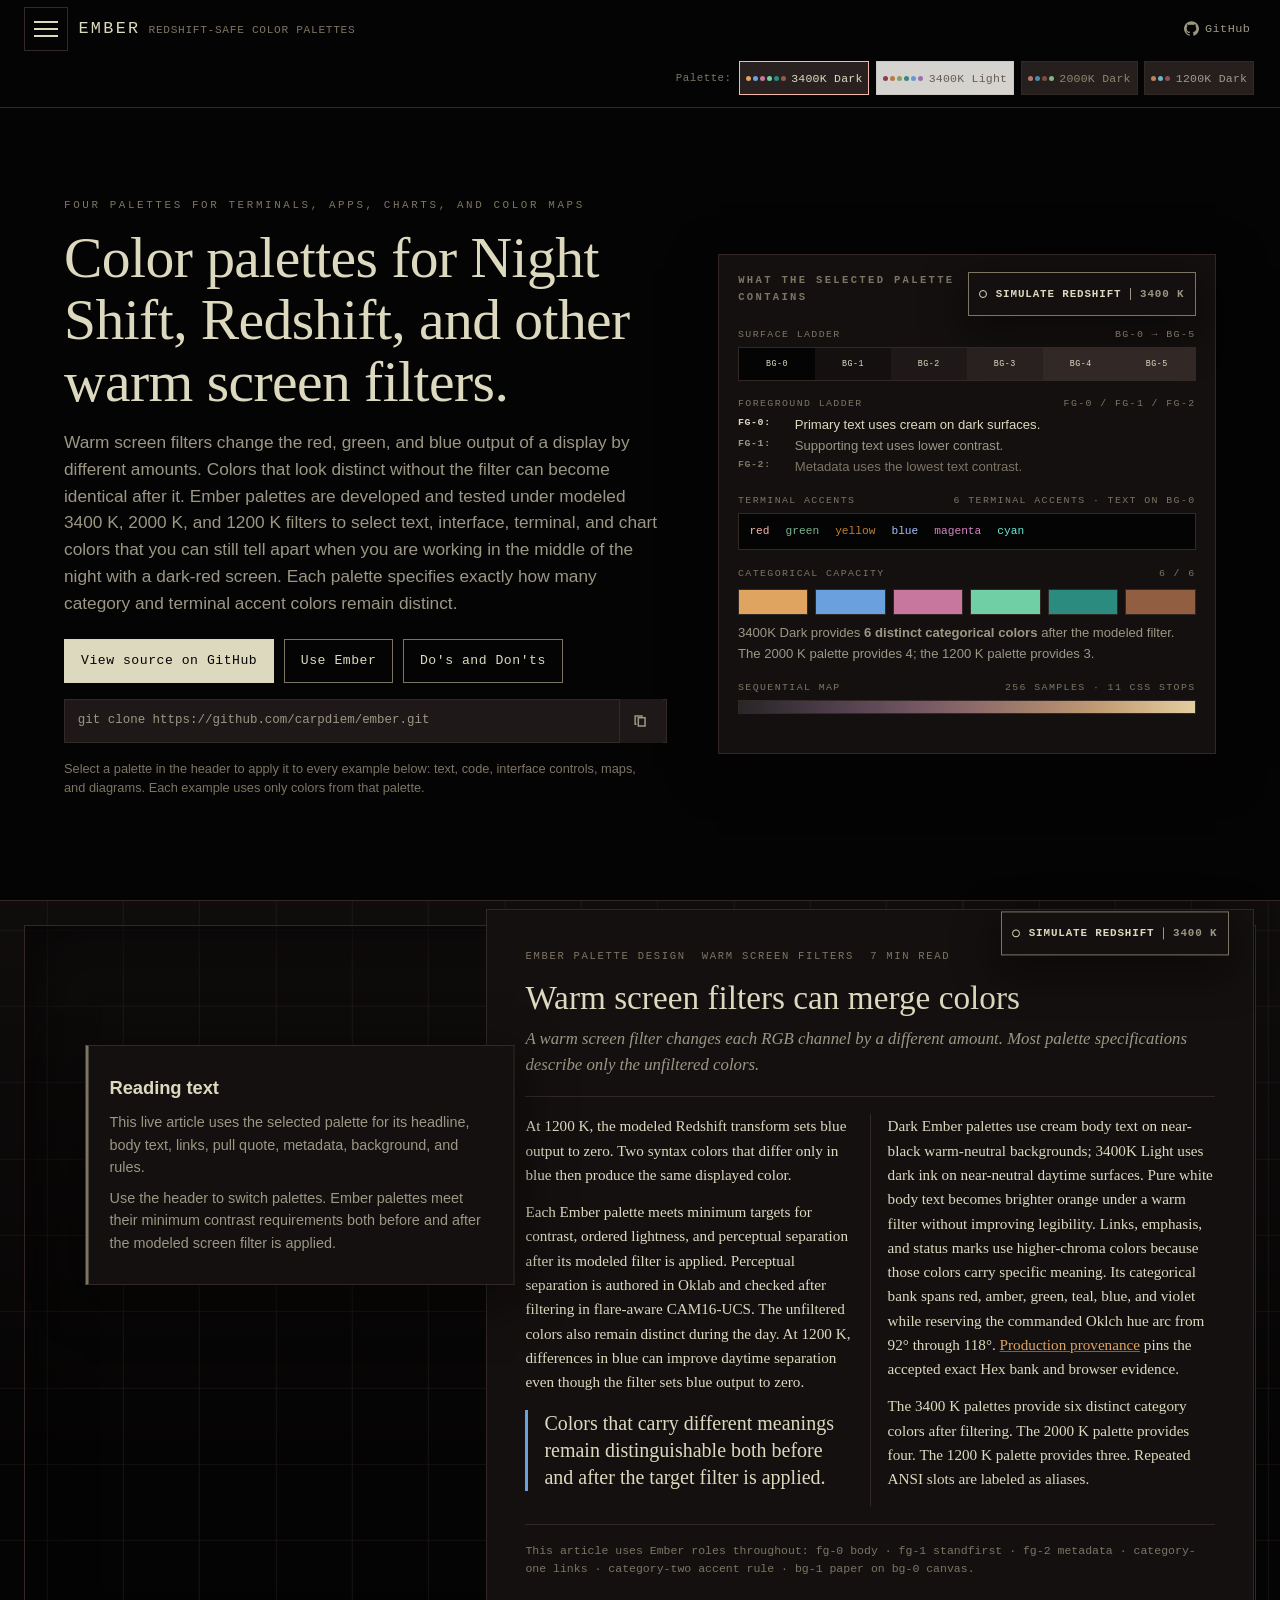
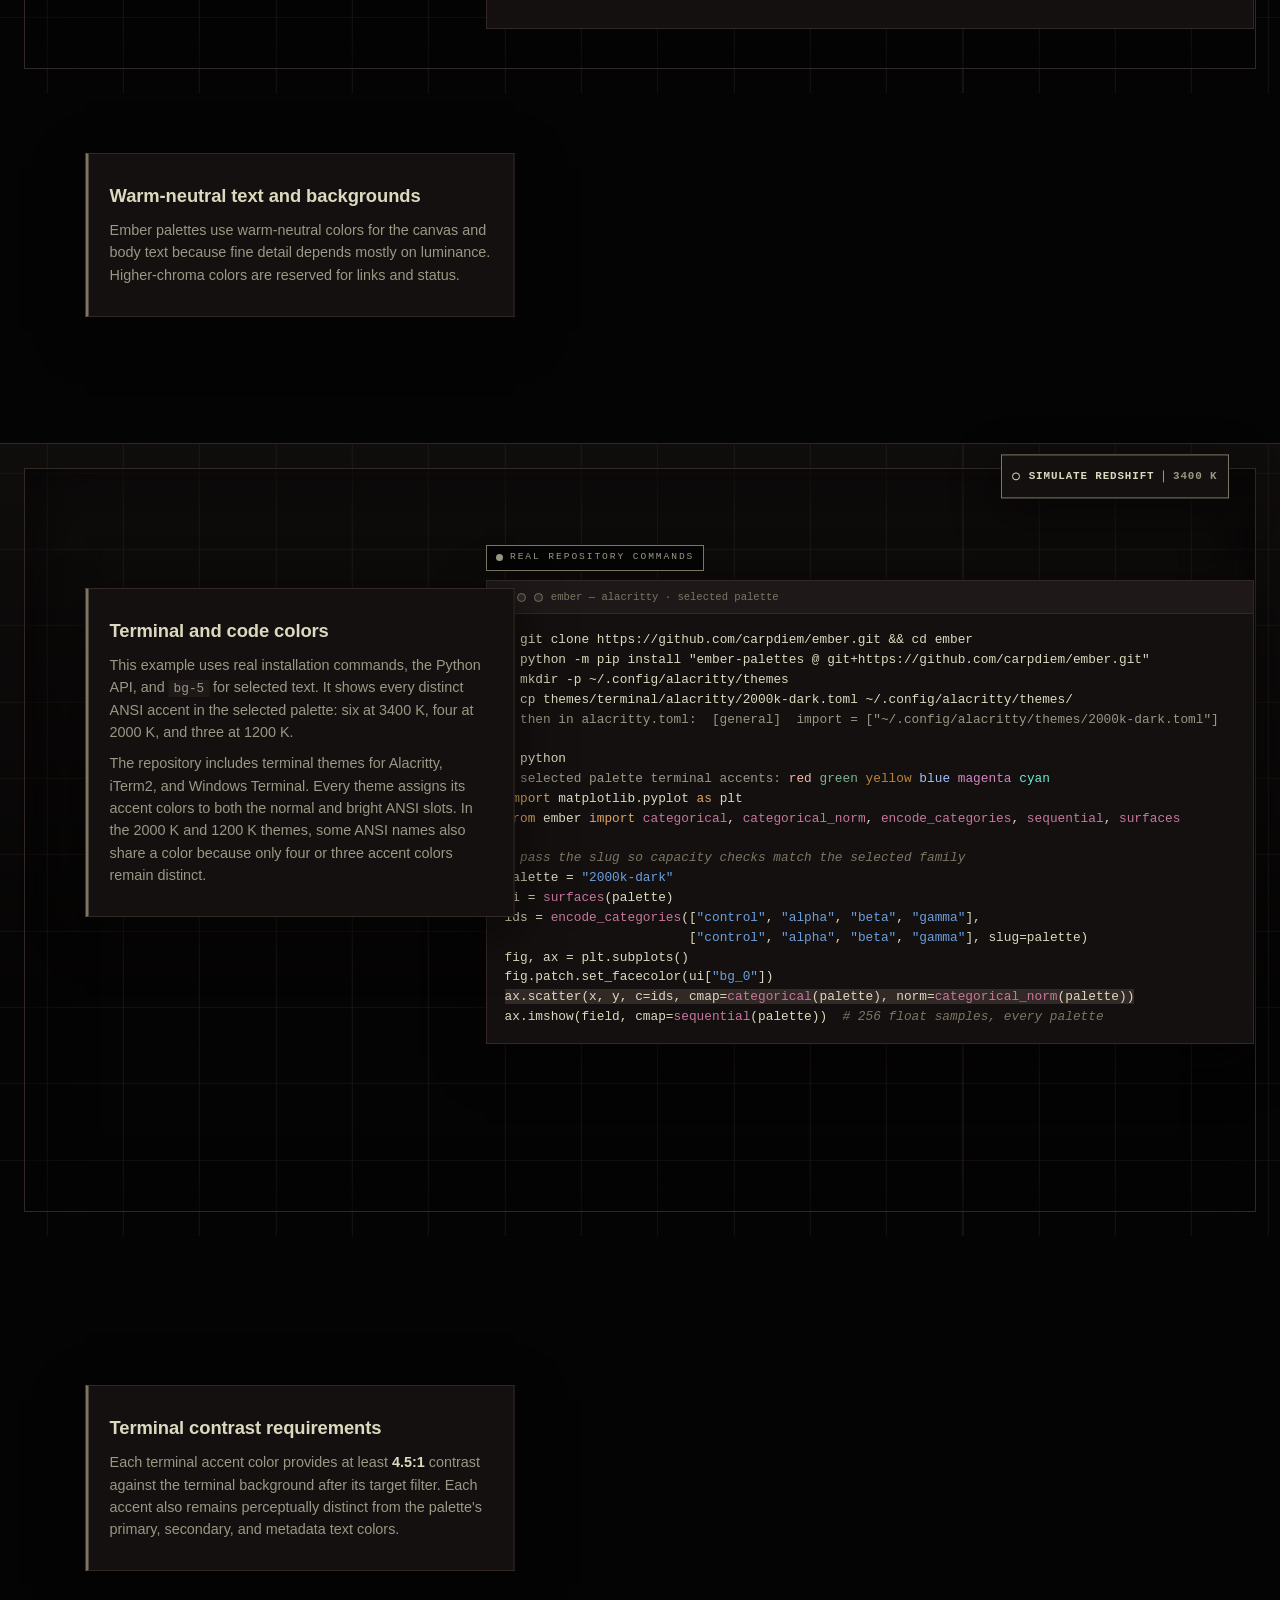
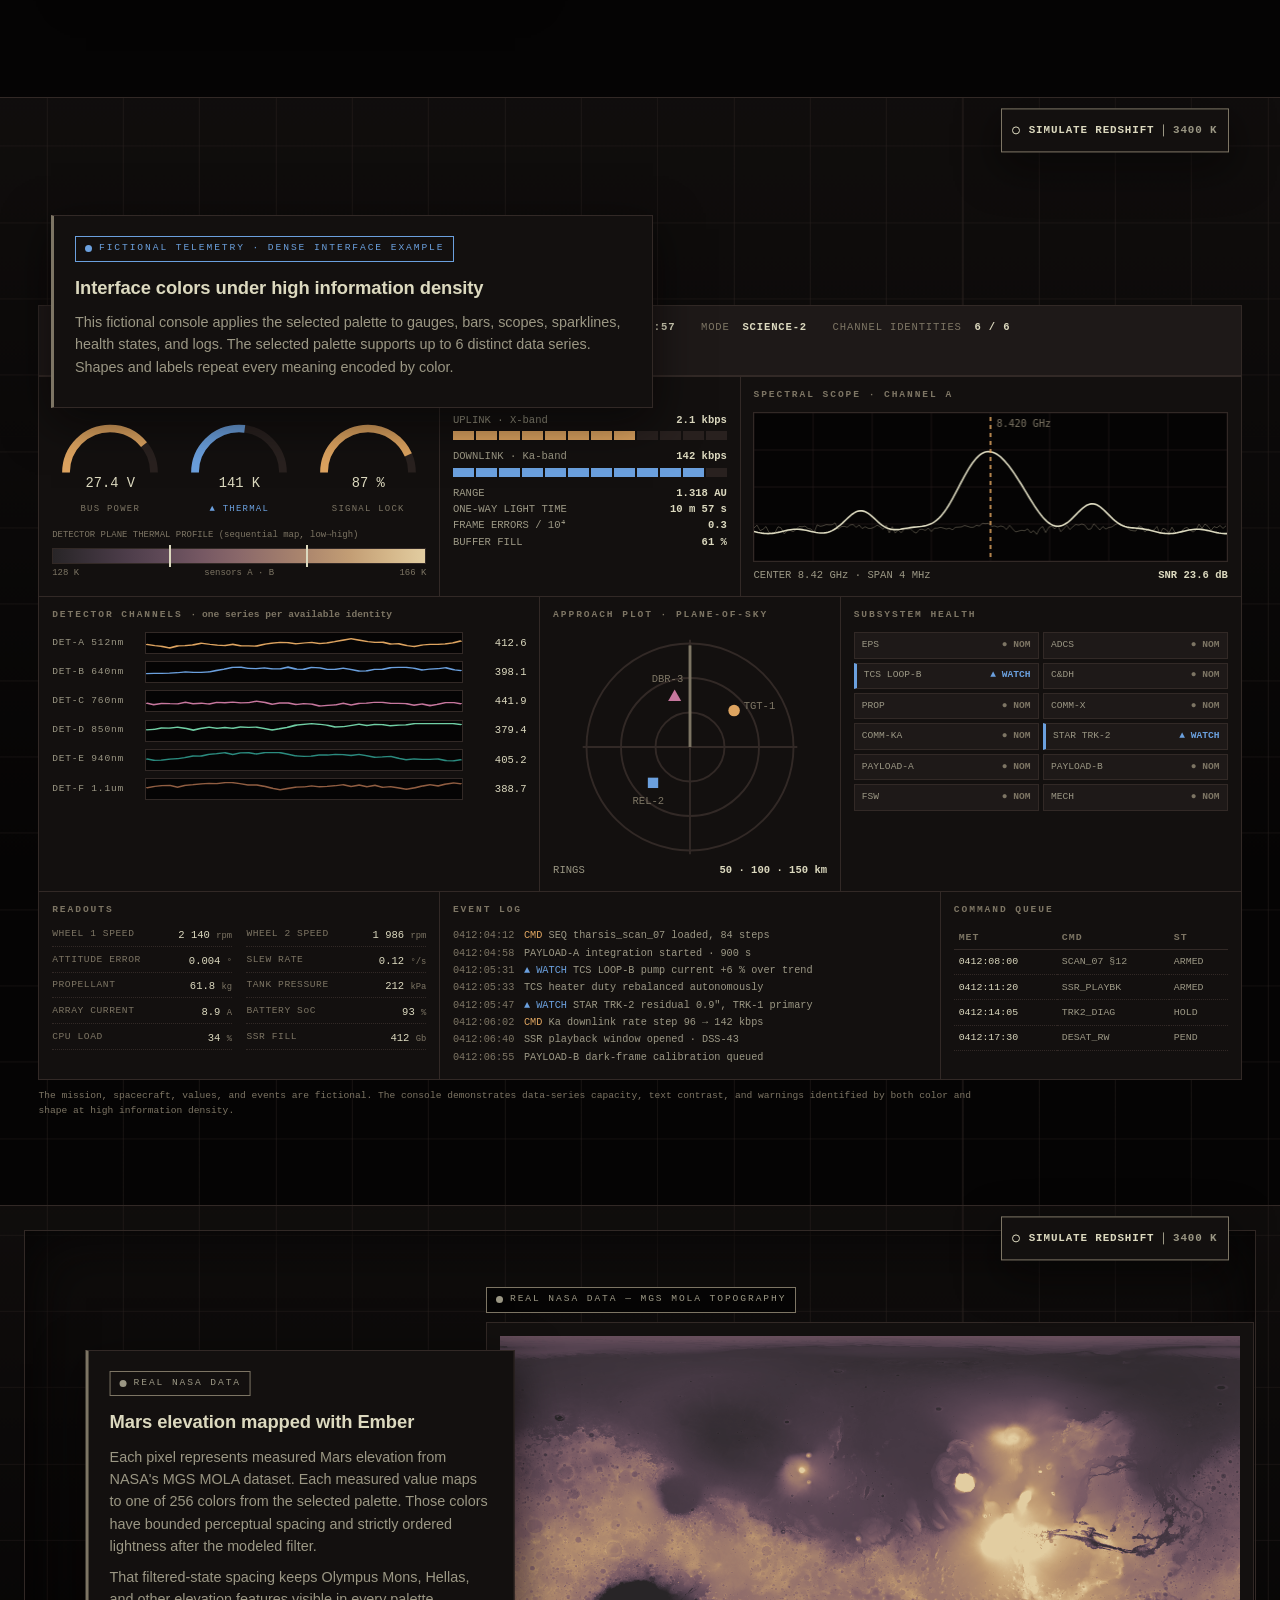
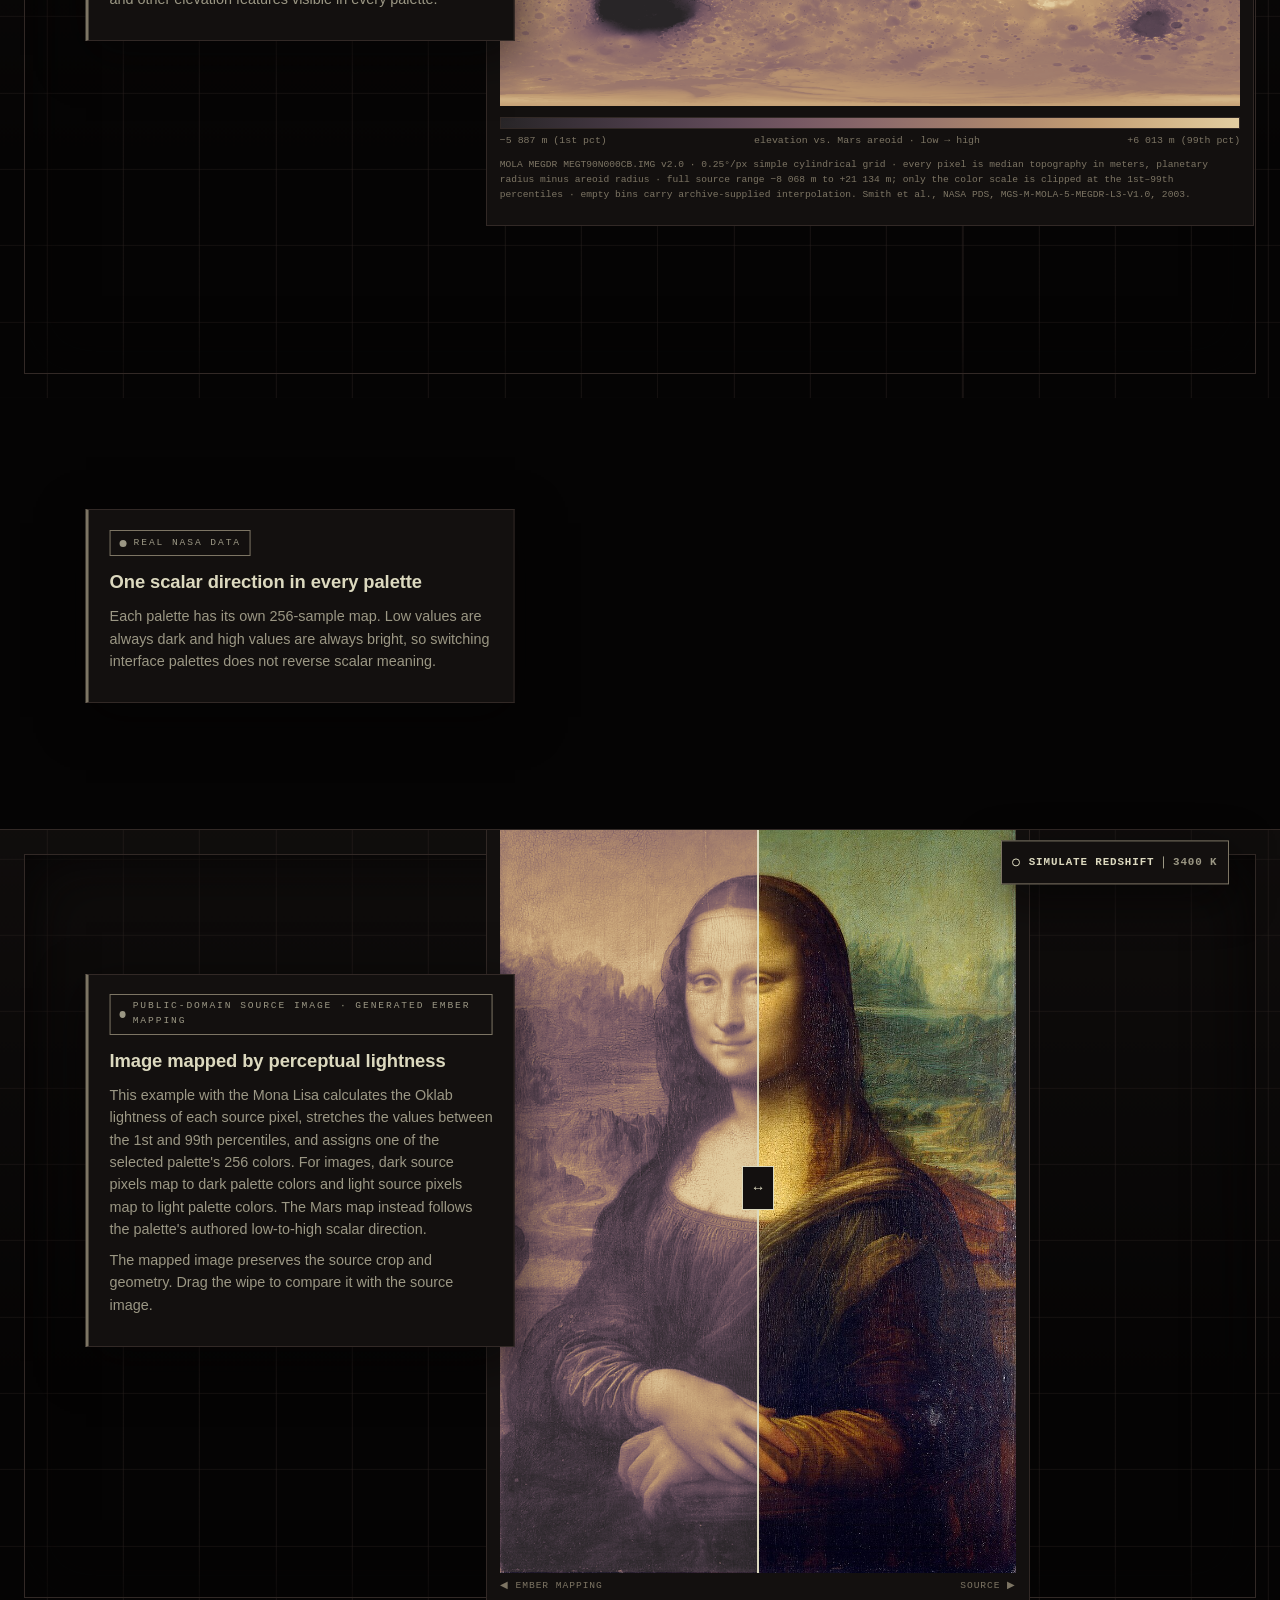
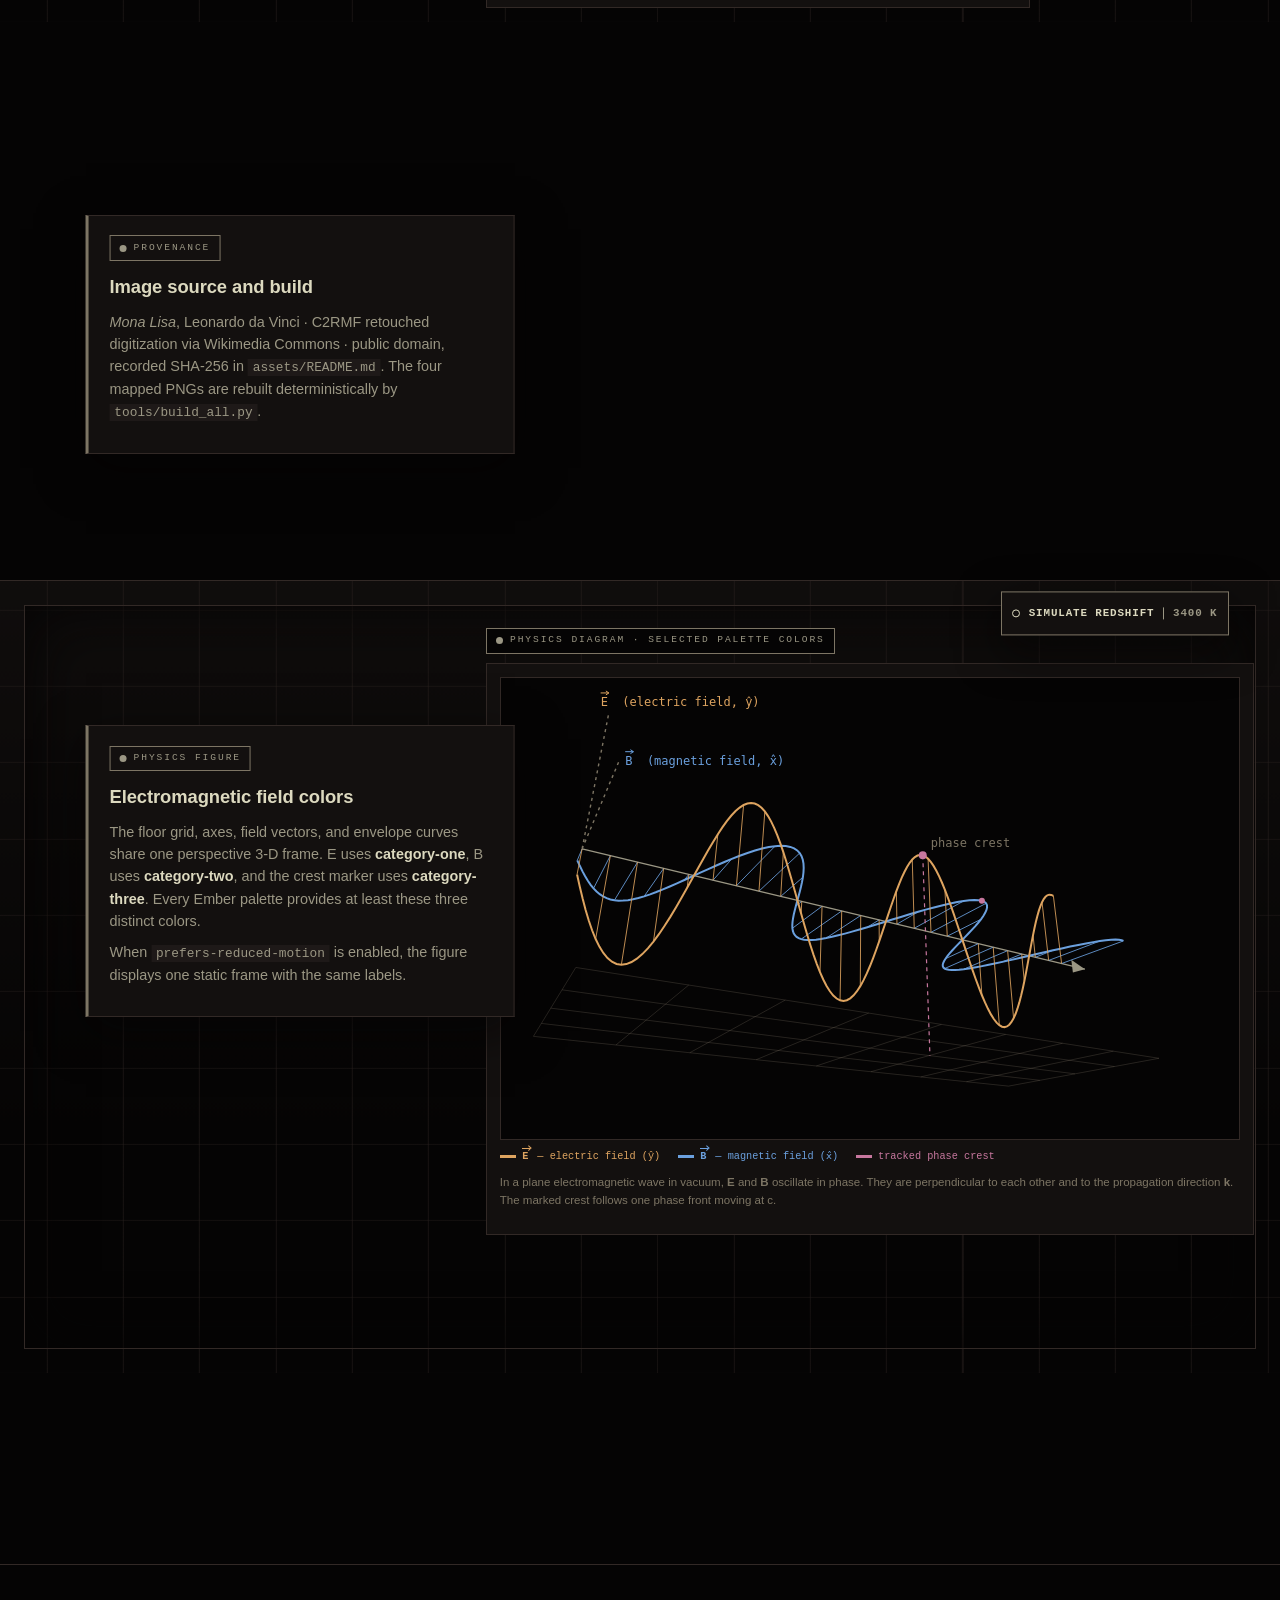
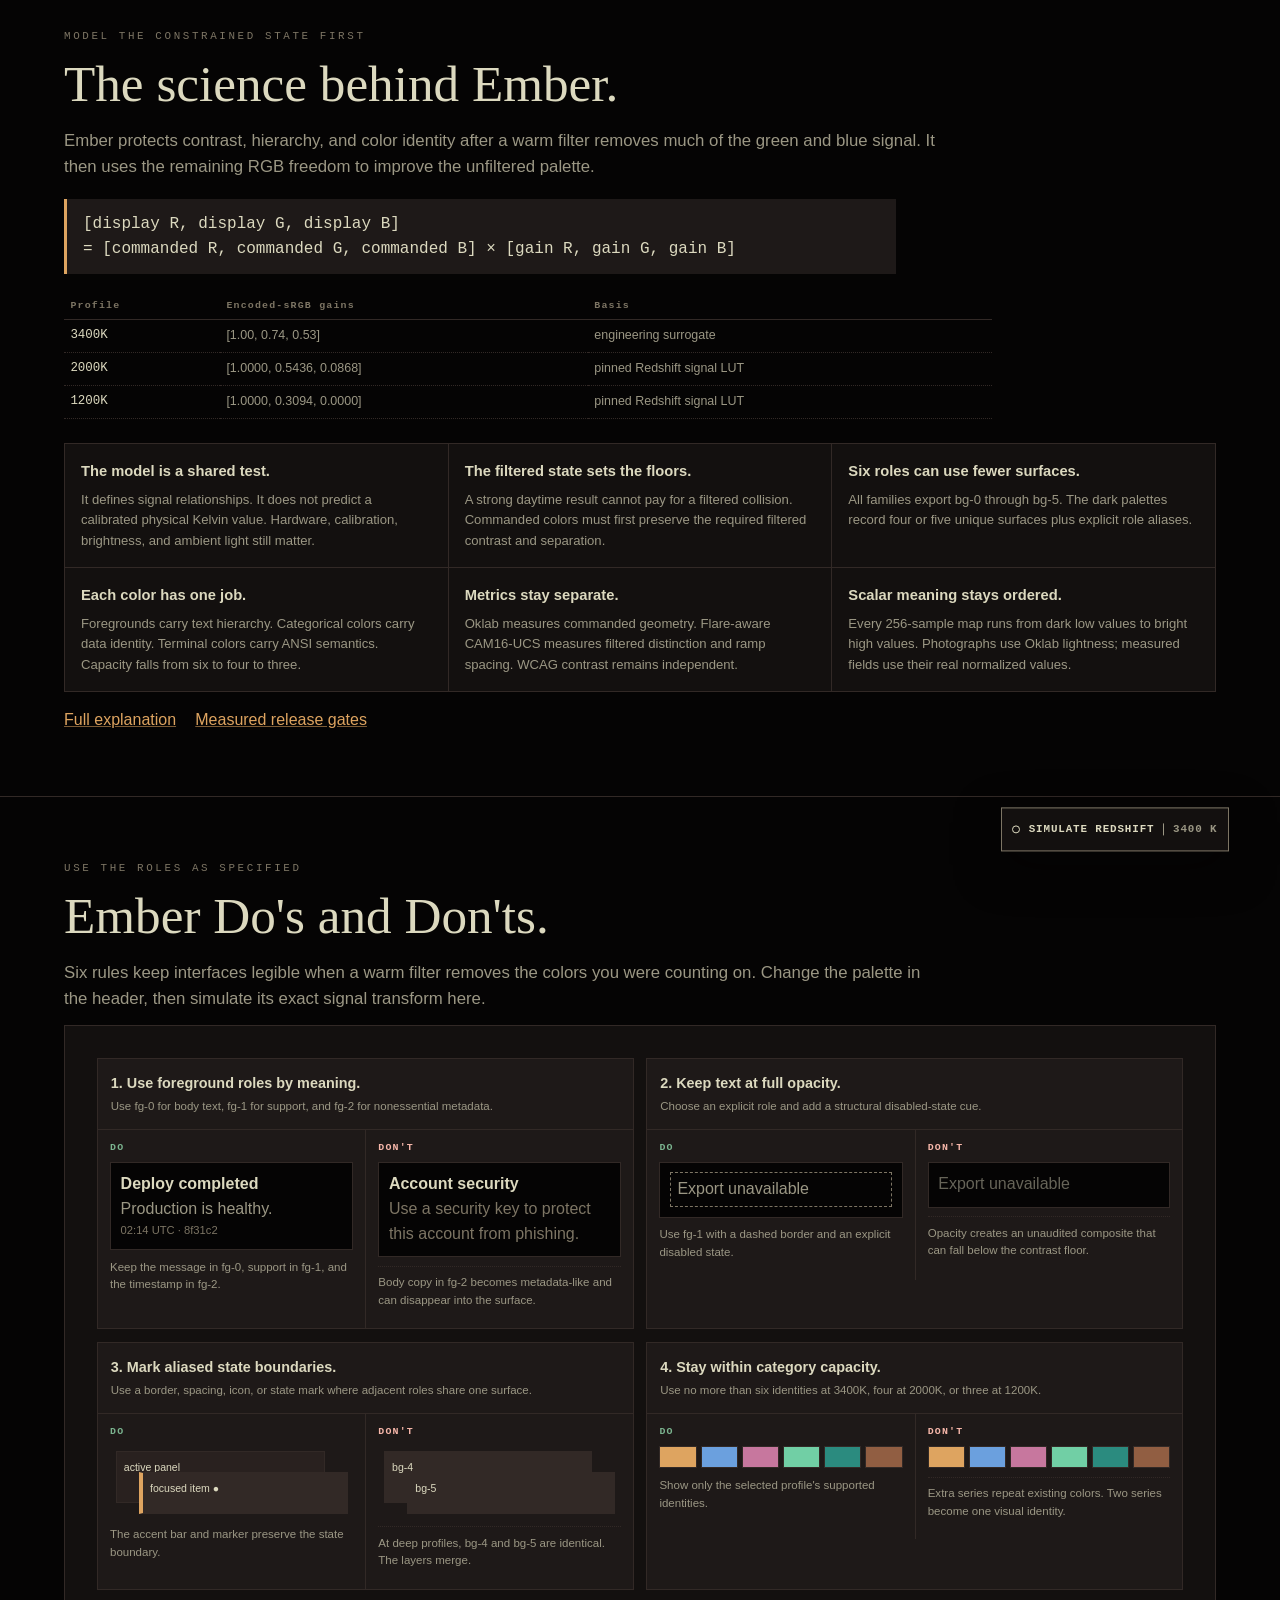
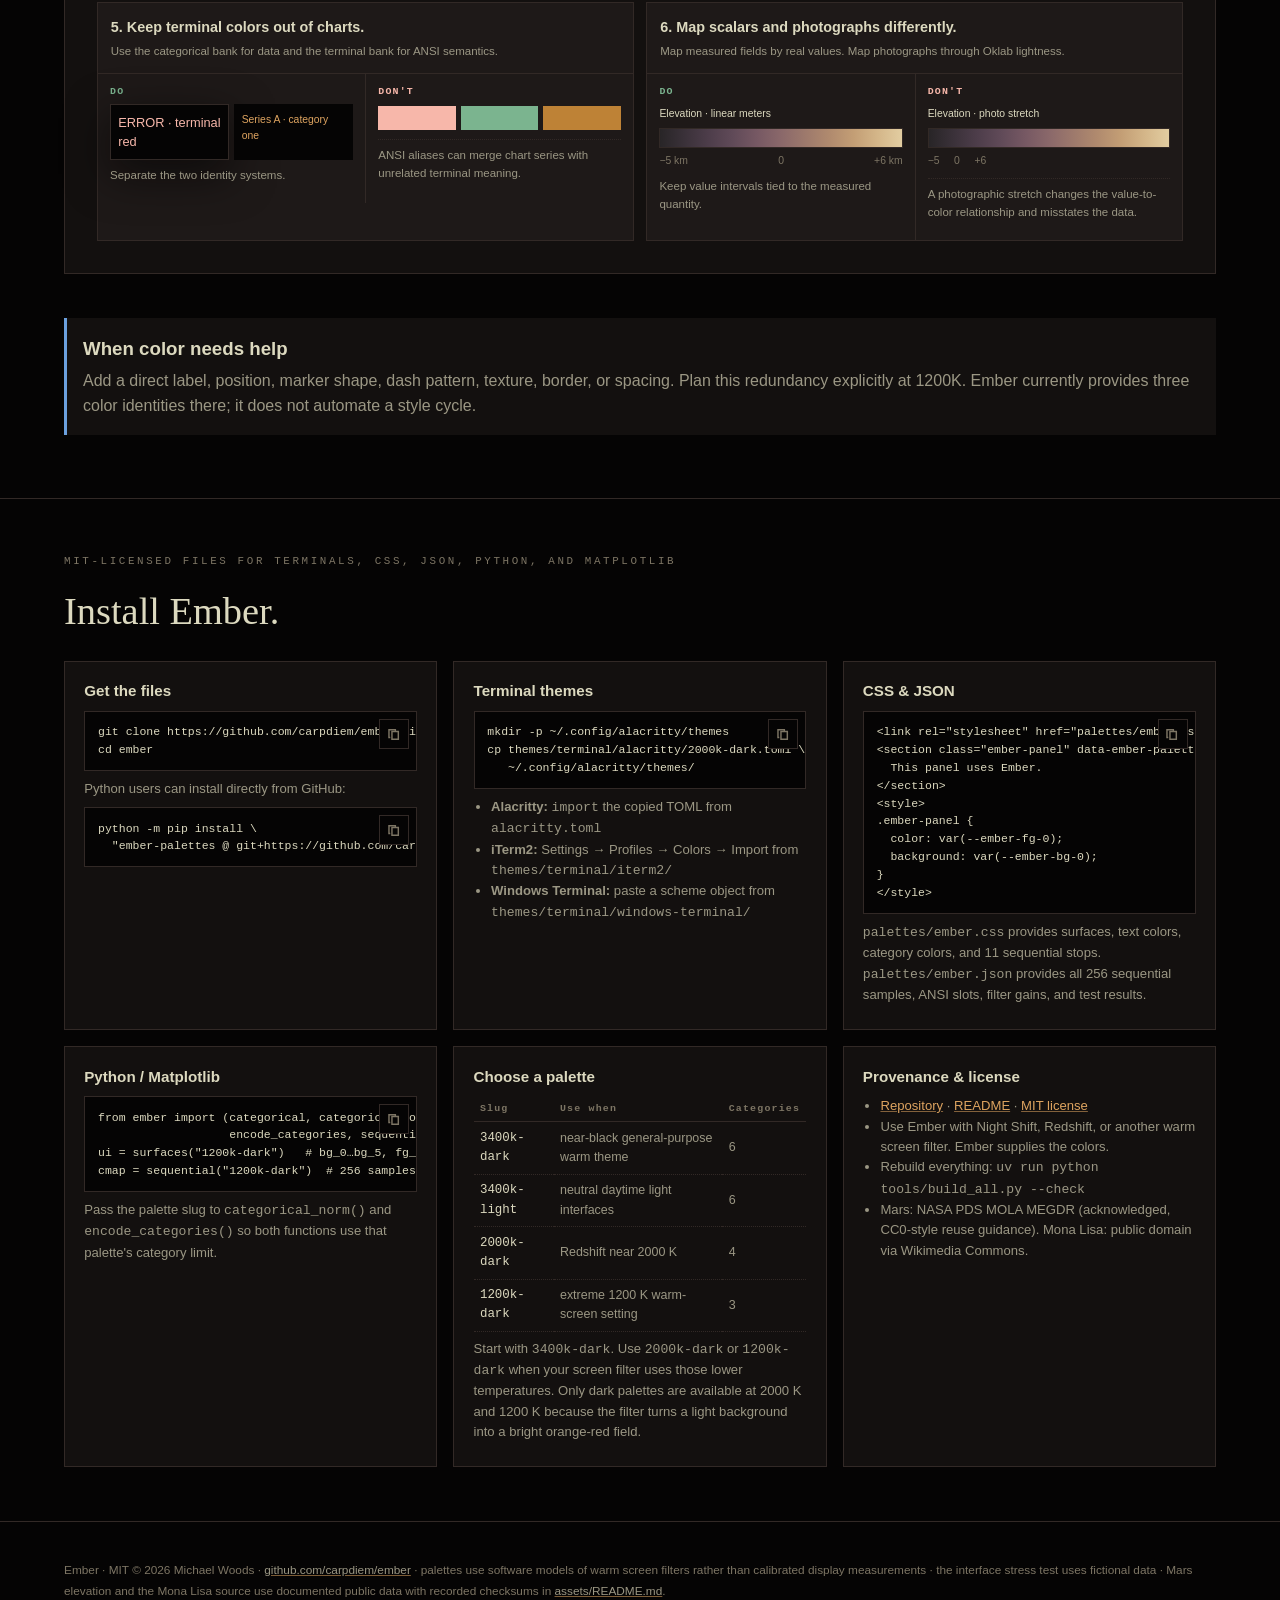
==== commit 5904576c: "Promote forbidden-arc New A to 3400K Light" ====
--- a/index.html
+++ b/index.html
@@ -1080,7 +1080,10 @@
           3400K Light uses dark ink on near-neutral daytime surfaces. Pure white body text
           becomes brighter orange under a warm filter without improving legibility. Links,
           emphasis, and status marks use higher-chroma colors because those colors carry
-          specific meaning.</p>
+          specific meaning. Its categorical bank spans red, amber, green, teal, blue, and
+          violet while reserving the commanded Oklch hue arc from 92° through 118°.
+          <a href="docs/provenance/3400k-light-forbidden-arc-new-a.json">Production provenance</a>
+          pins the accepted exact Hex bank and browser evidence.</p>
           <p>The 3400&nbsp;K palettes provide six distinct category colors after filtering. The
           2000&nbsp;K palette provides four. The 1200&nbsp;K palette provides three. Repeated ANSI
           slots are labeled as aliases.</p>
--- a/palettes/ember.css
+++ b/palettes/ember.css
@@ -36,12 +36,12 @@
   --ember-fg-0: #342F2C;
   --ember-fg-1: #4D4540;
   --ember-fg-2: #665C54;
-  --ember-category-one: #359984;
-  --ember-category-two: #281144;
-  --ember-category-three: #A76282;
-  --ember-category-four: #6A2600;
-  --ember-category-five: #185823;
-  --ember-category-six: #445D9B;
+  --ember-category-one: #70002D;
+  --ember-category-two: #B25809;
+  --ember-category-three: #6C8D38;
+  --ember-category-four: #016869;
+  --ember-category-five: #4081D2;
+  --ember-category-six: #84499C;
   --ember-terminal-red: #430000;
   --ember-terminal-green: #10420E;
   --ember-terminal-yellow: #8A4805;
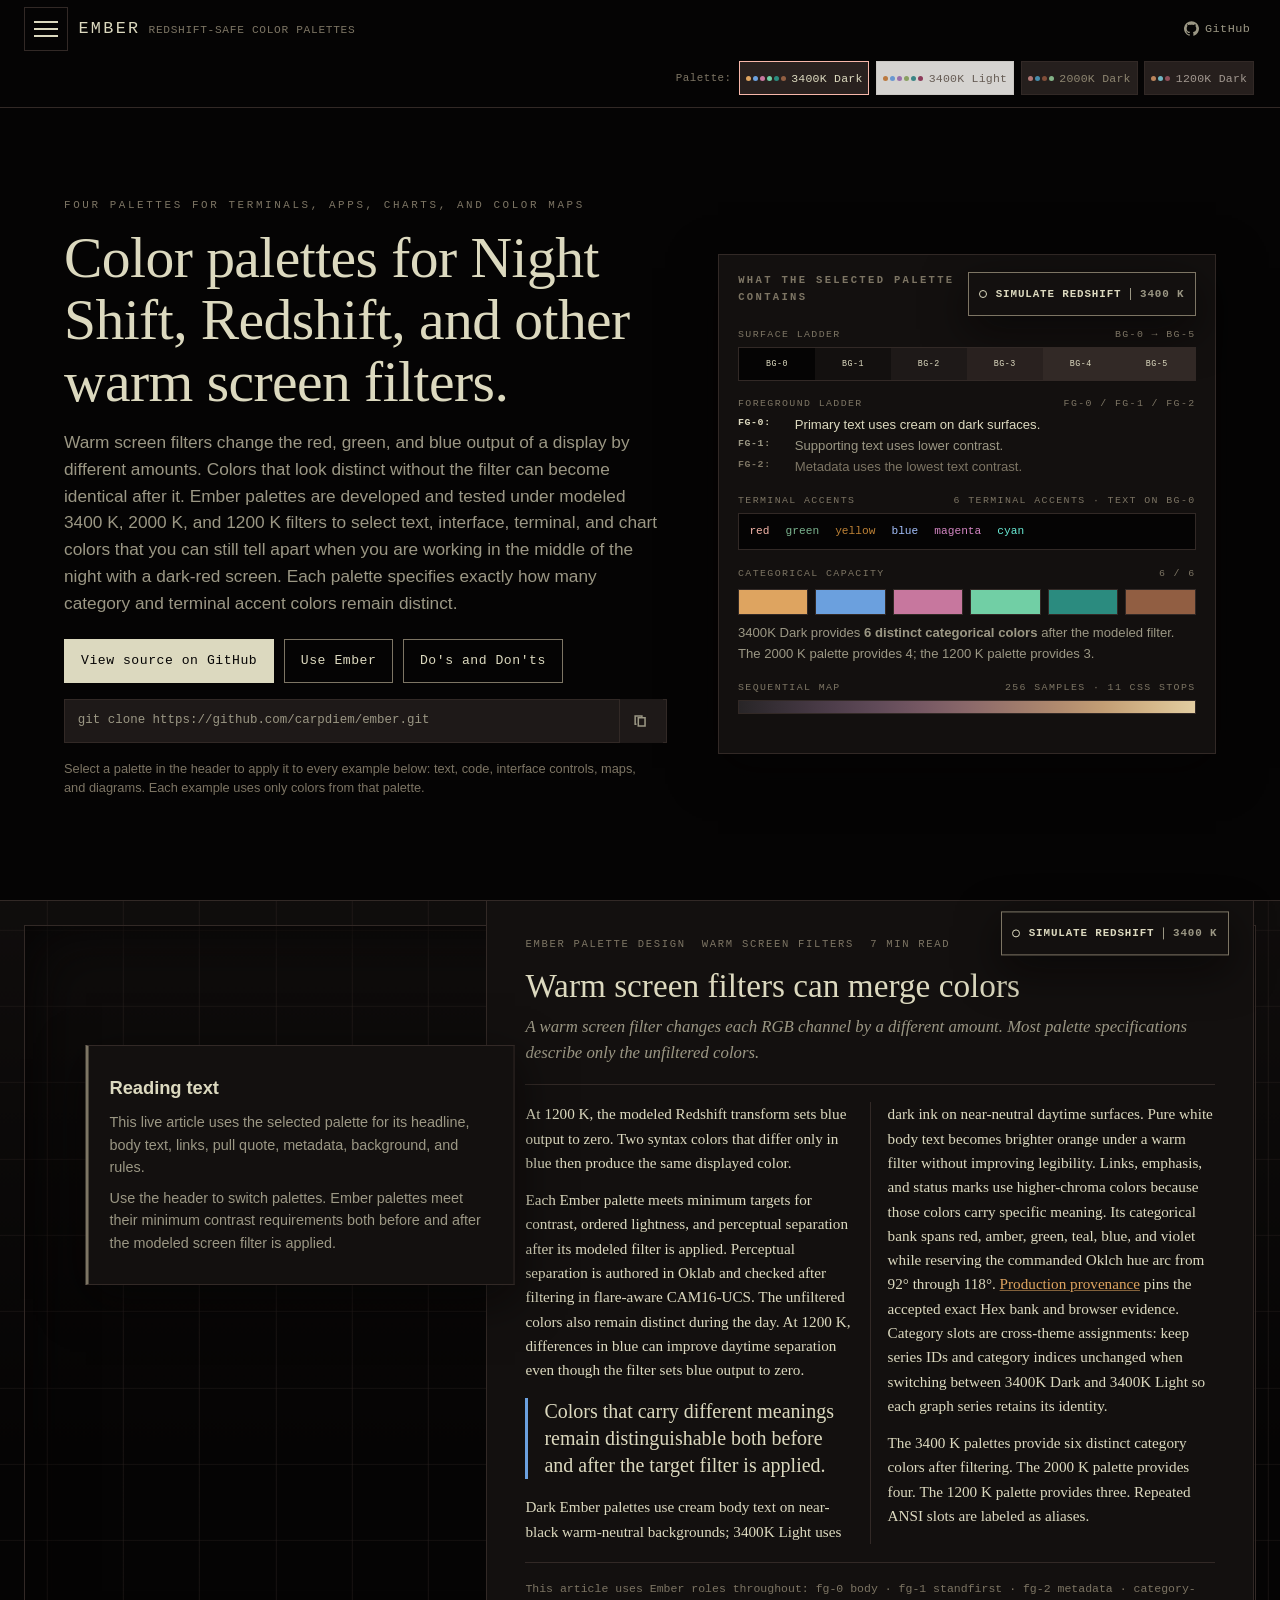
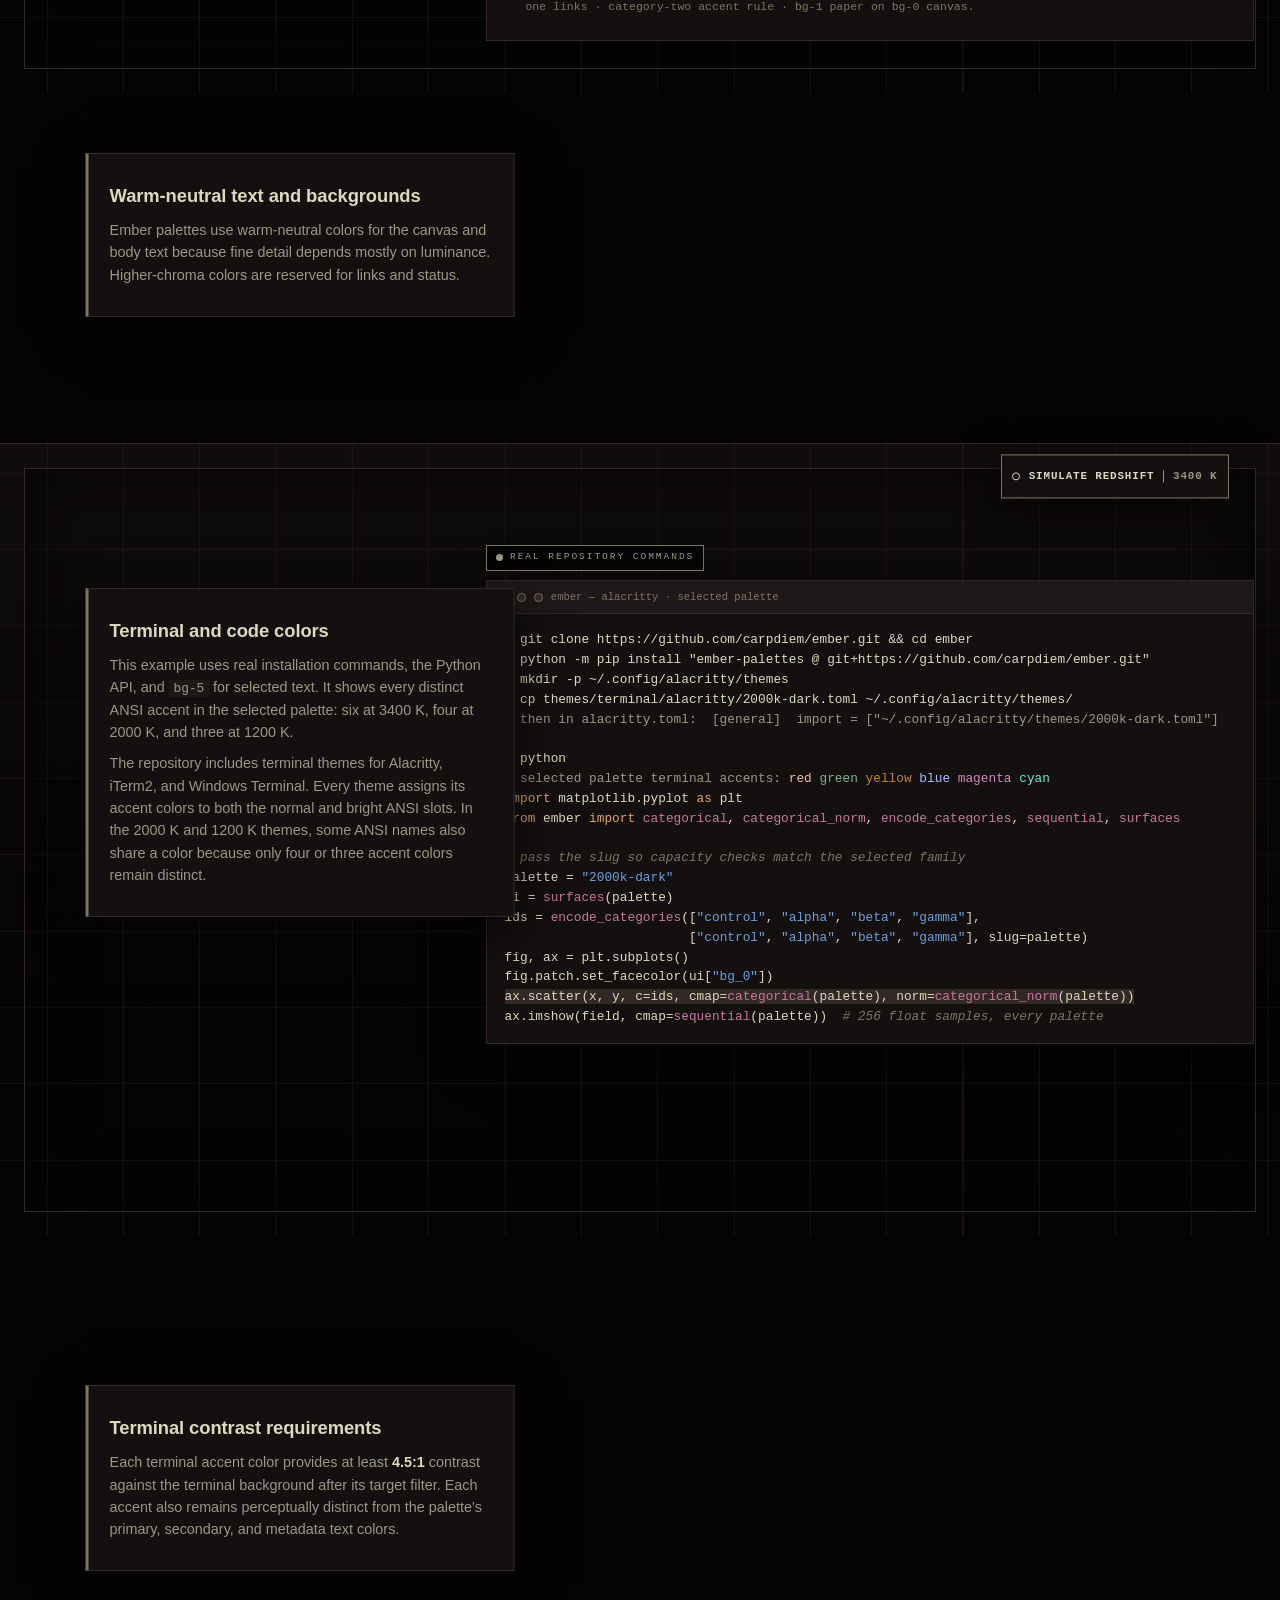
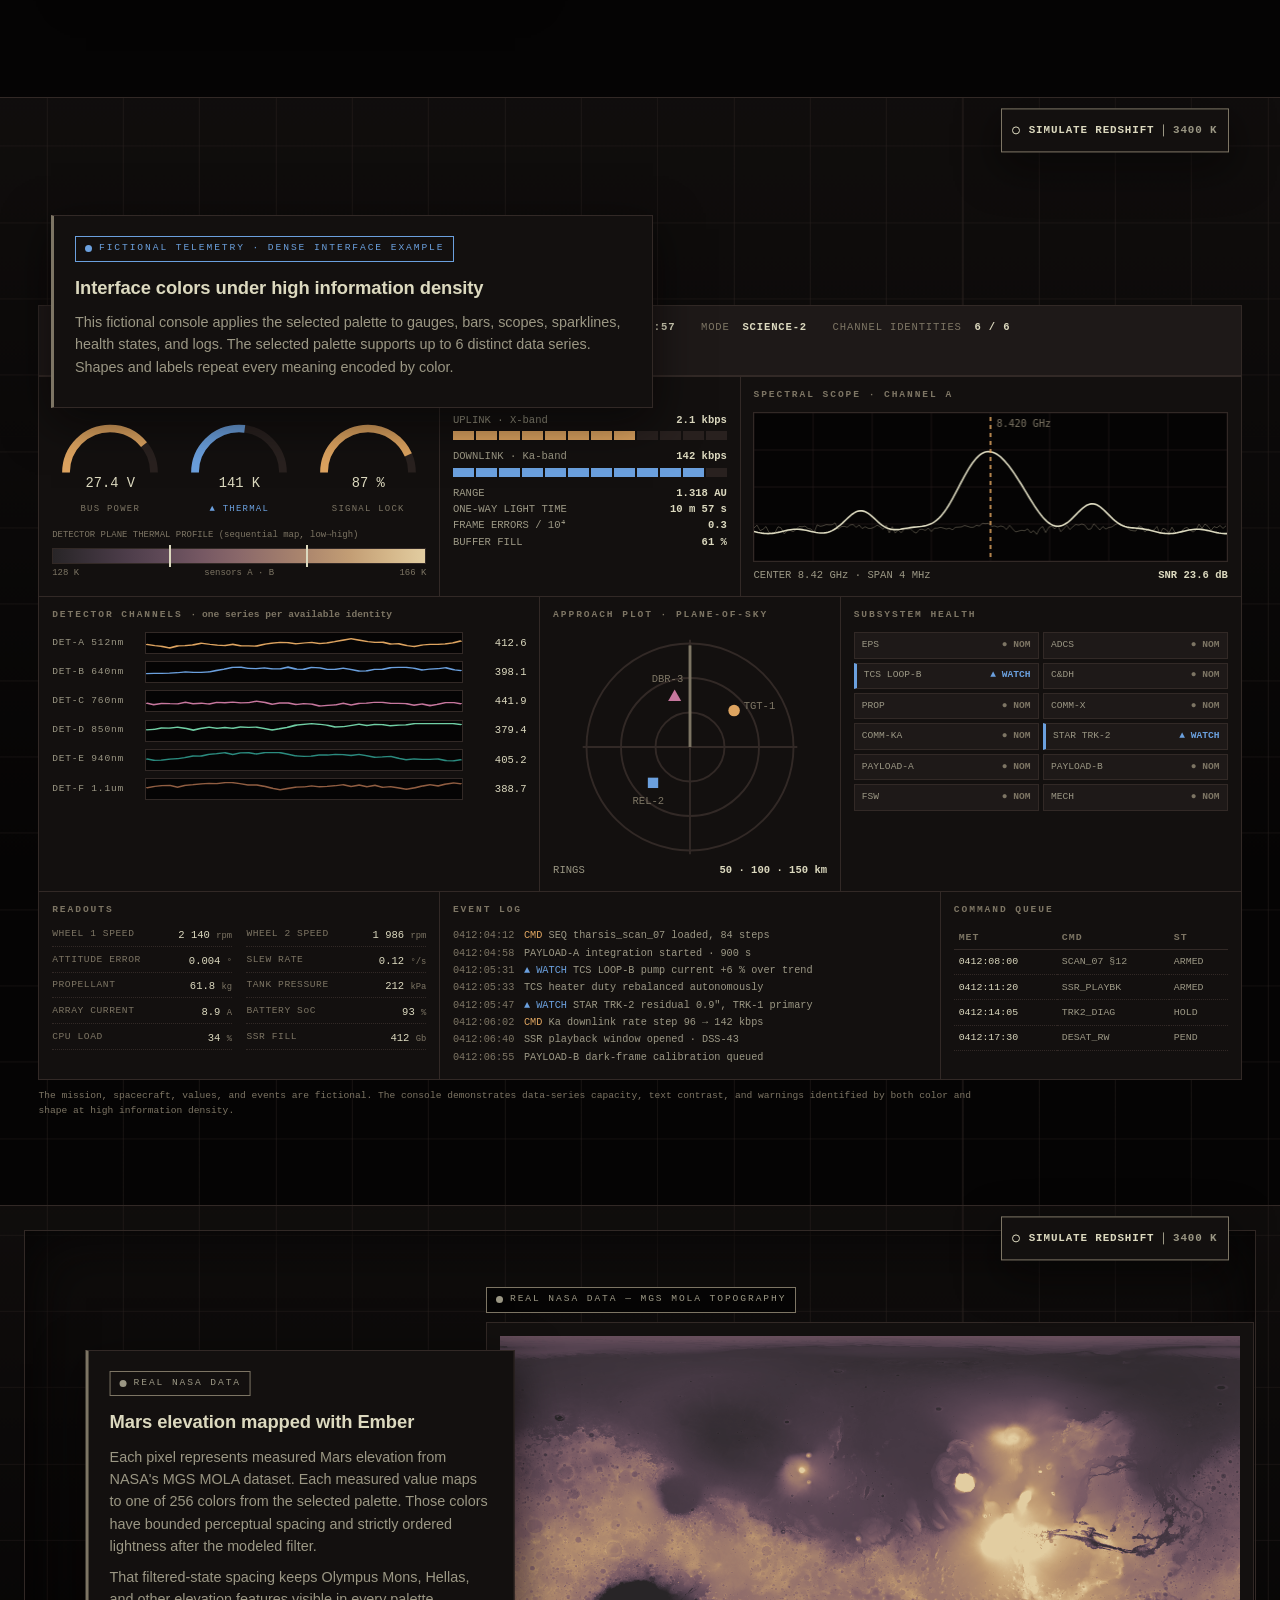
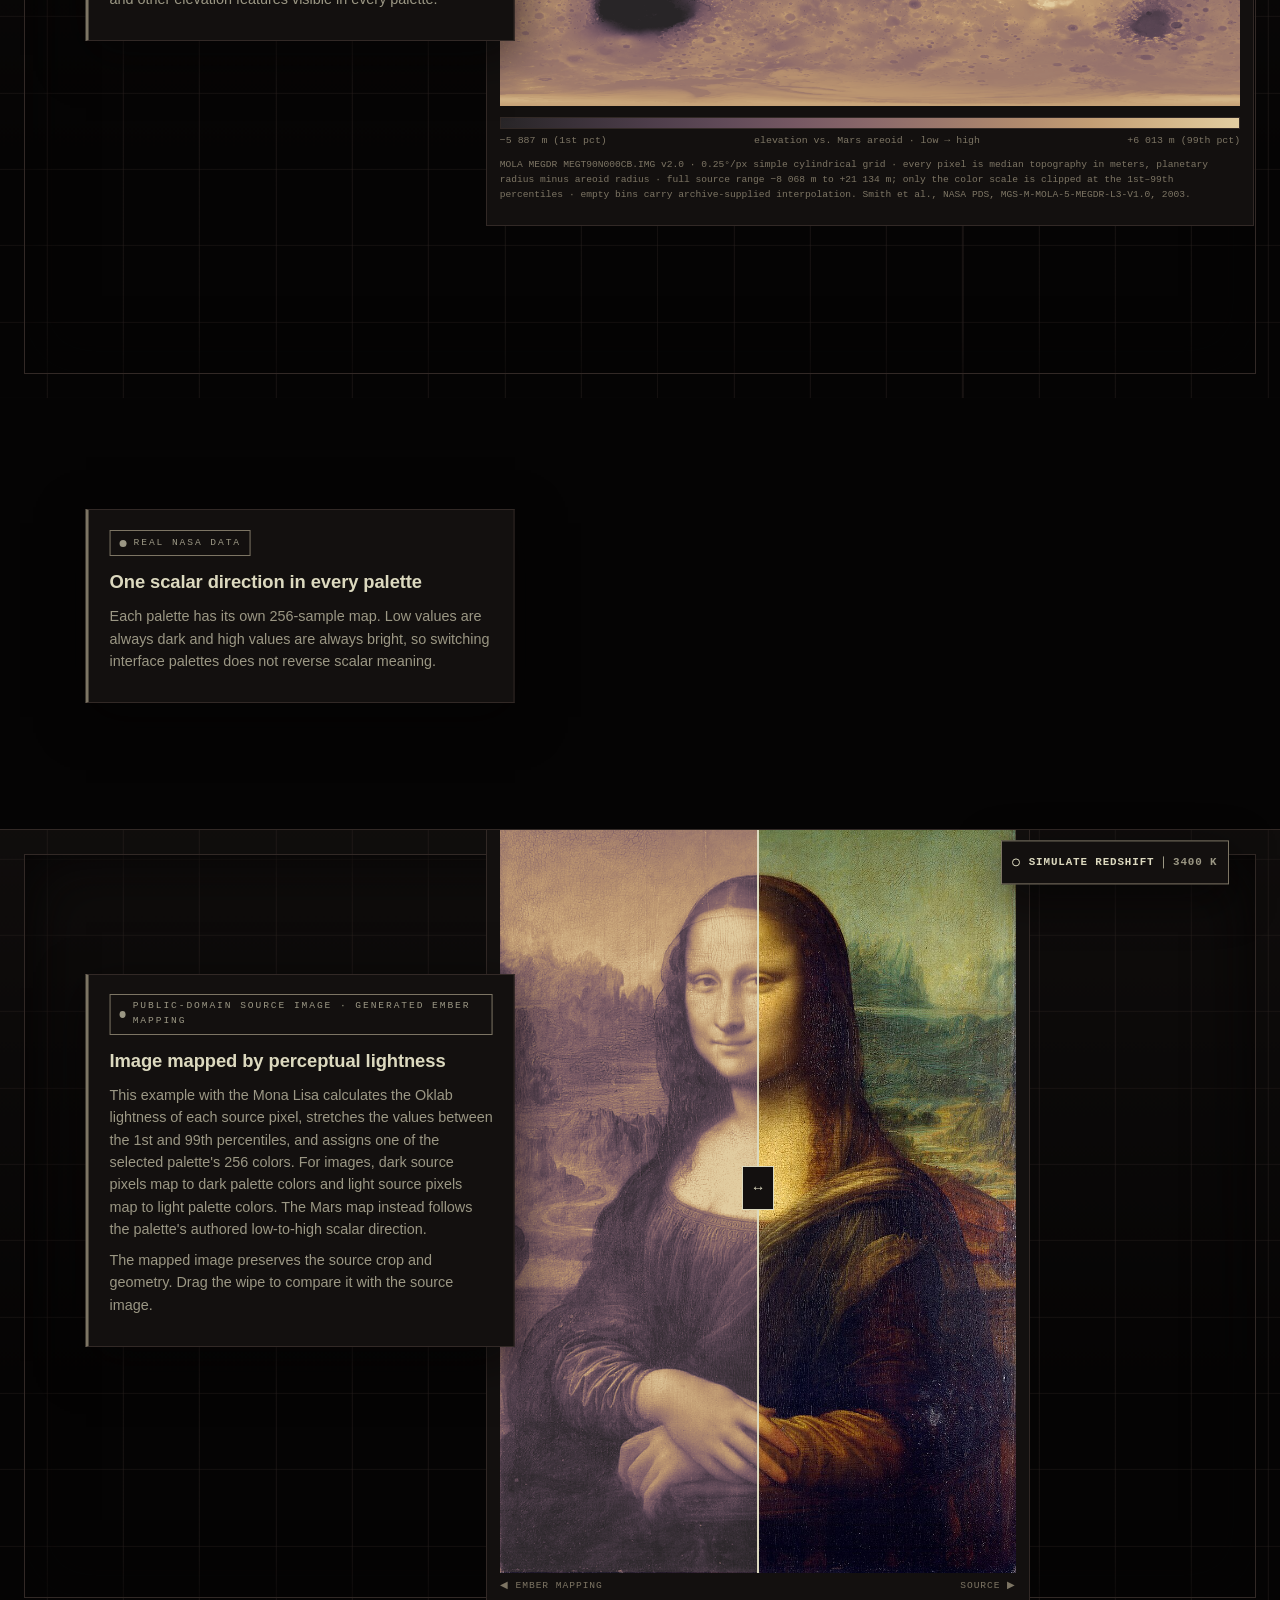
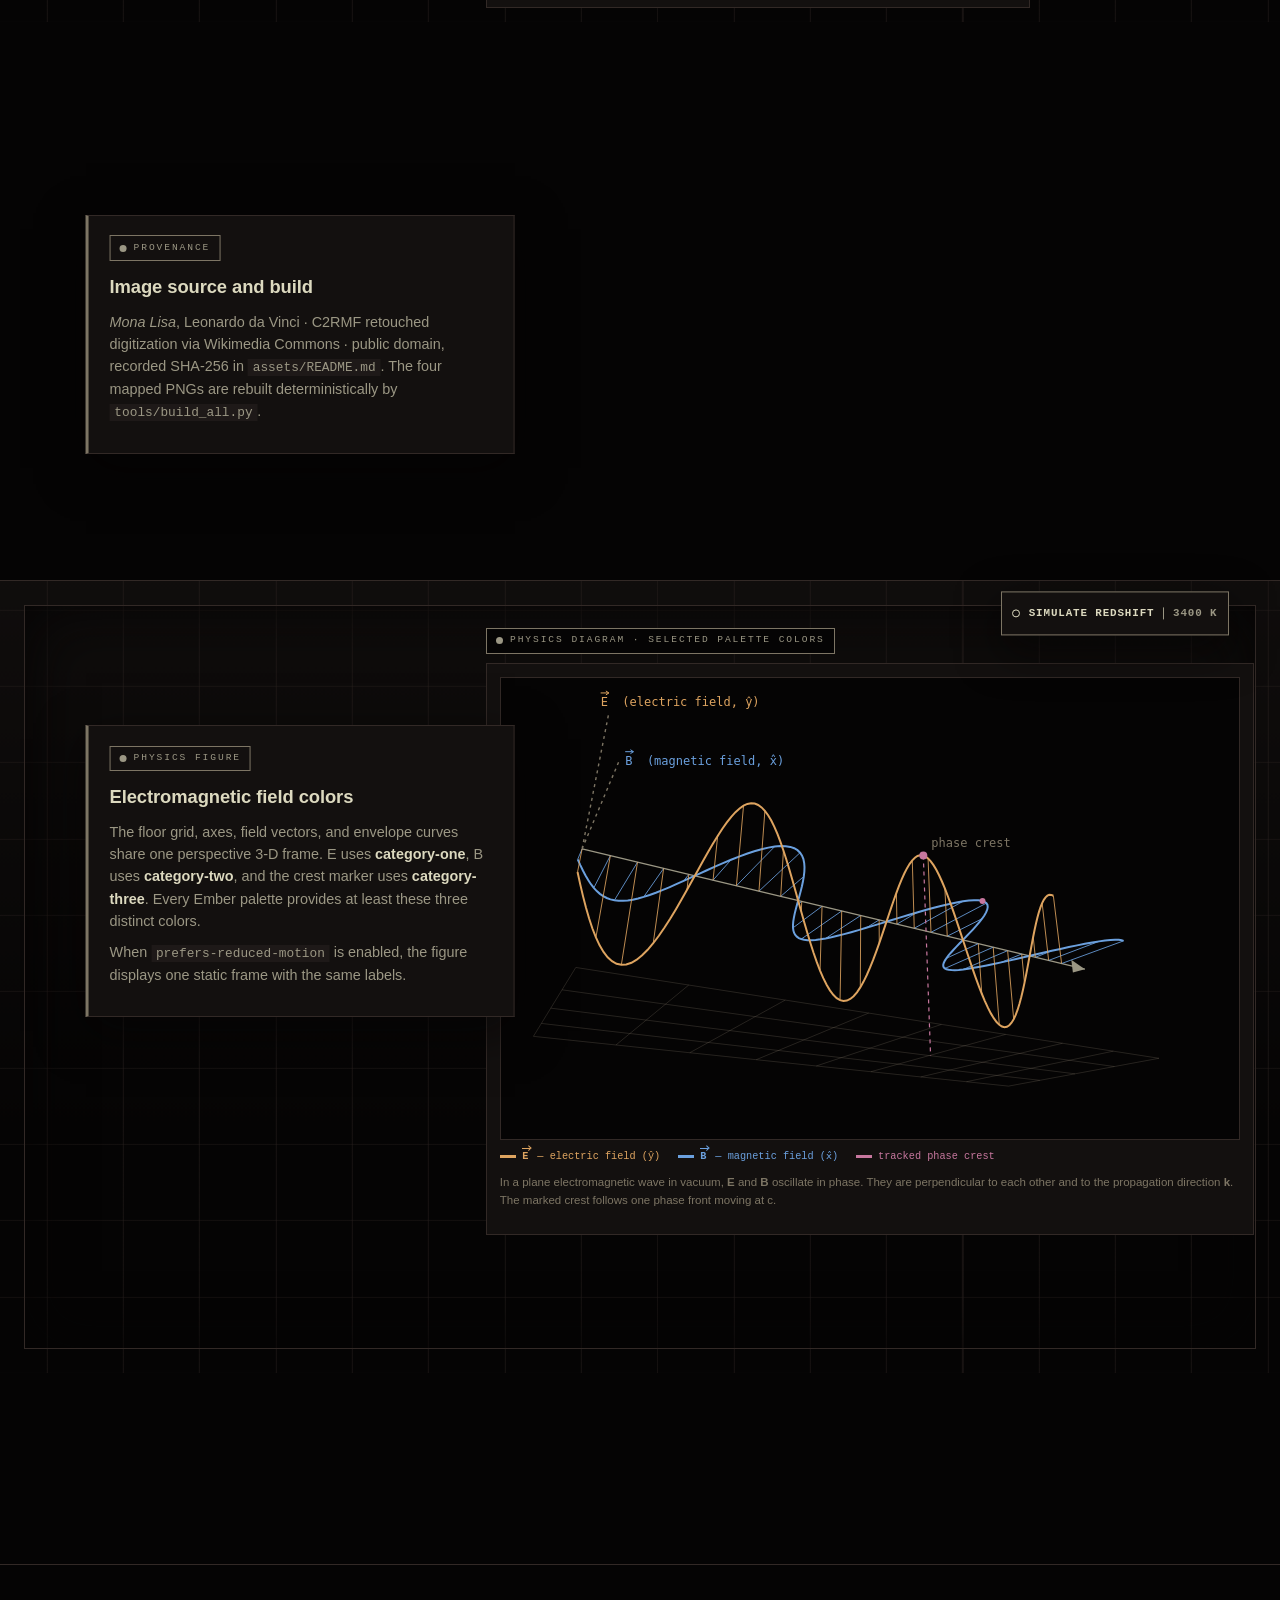
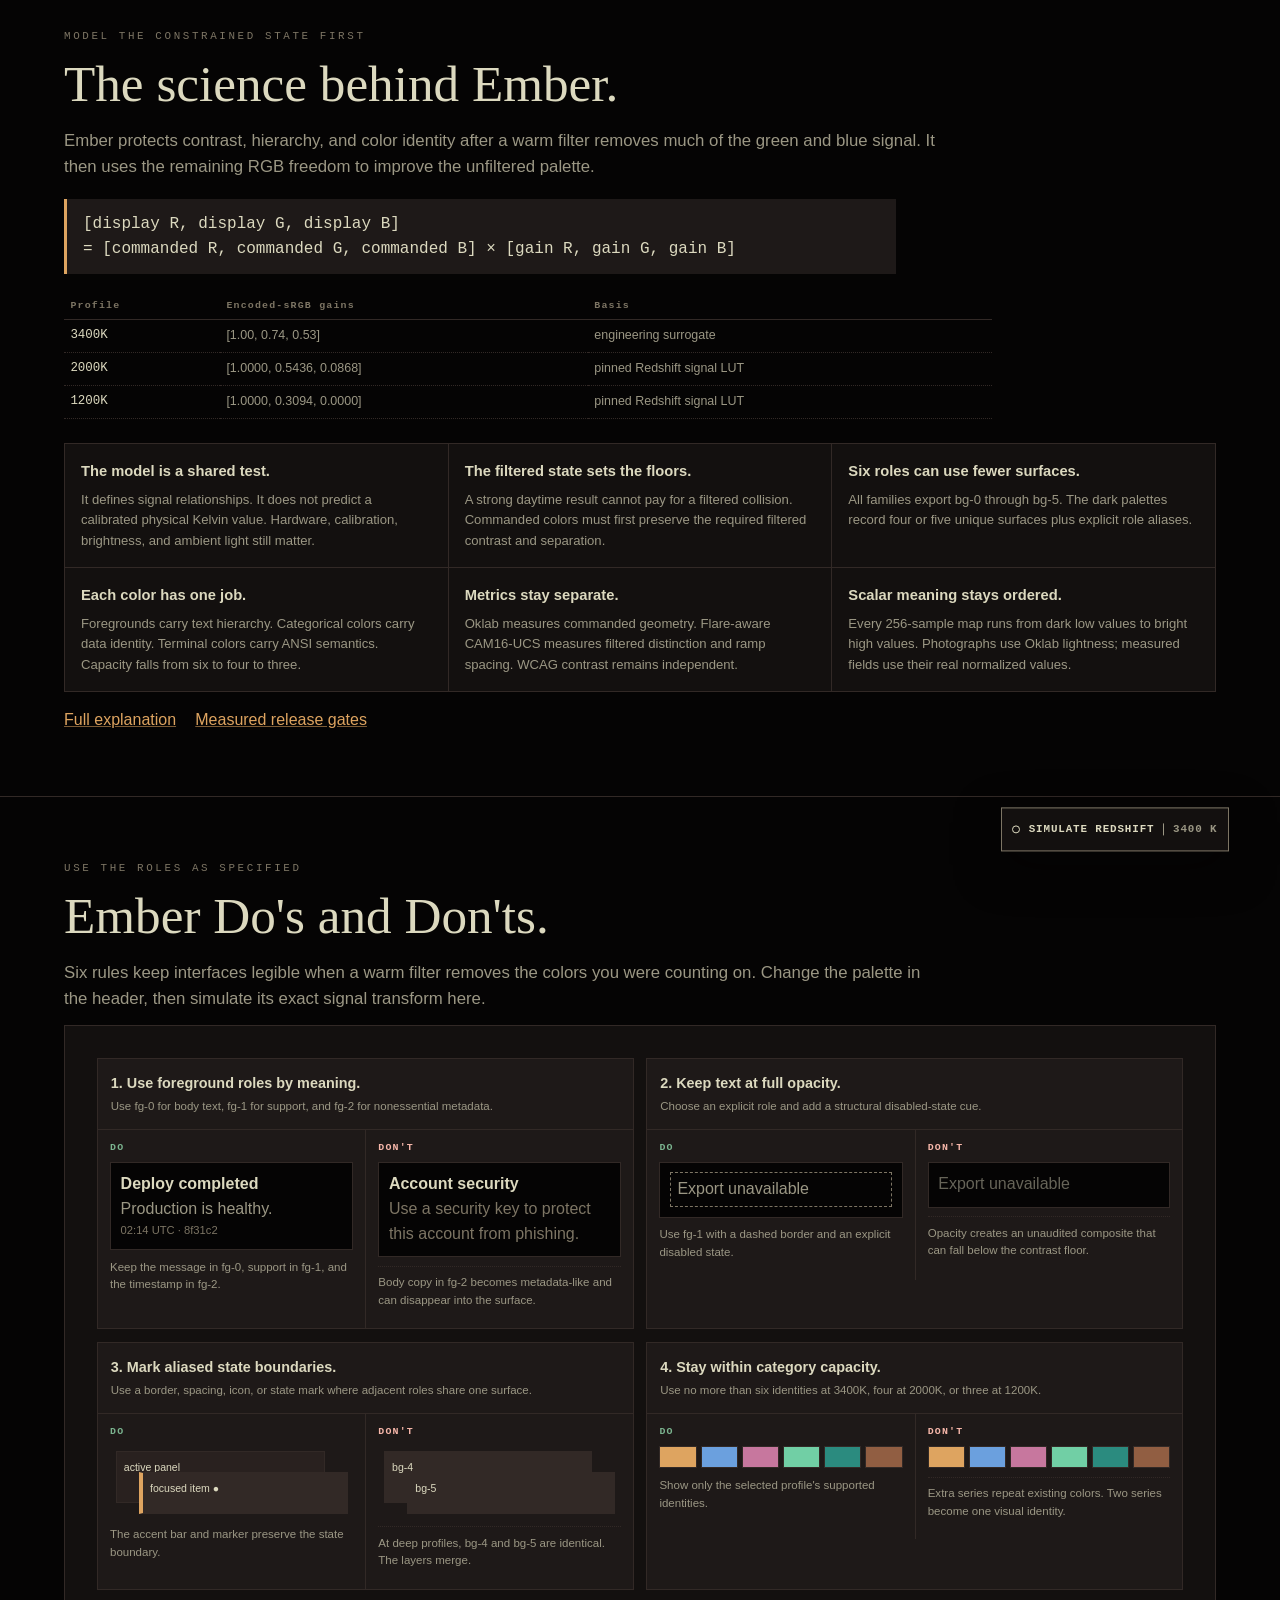
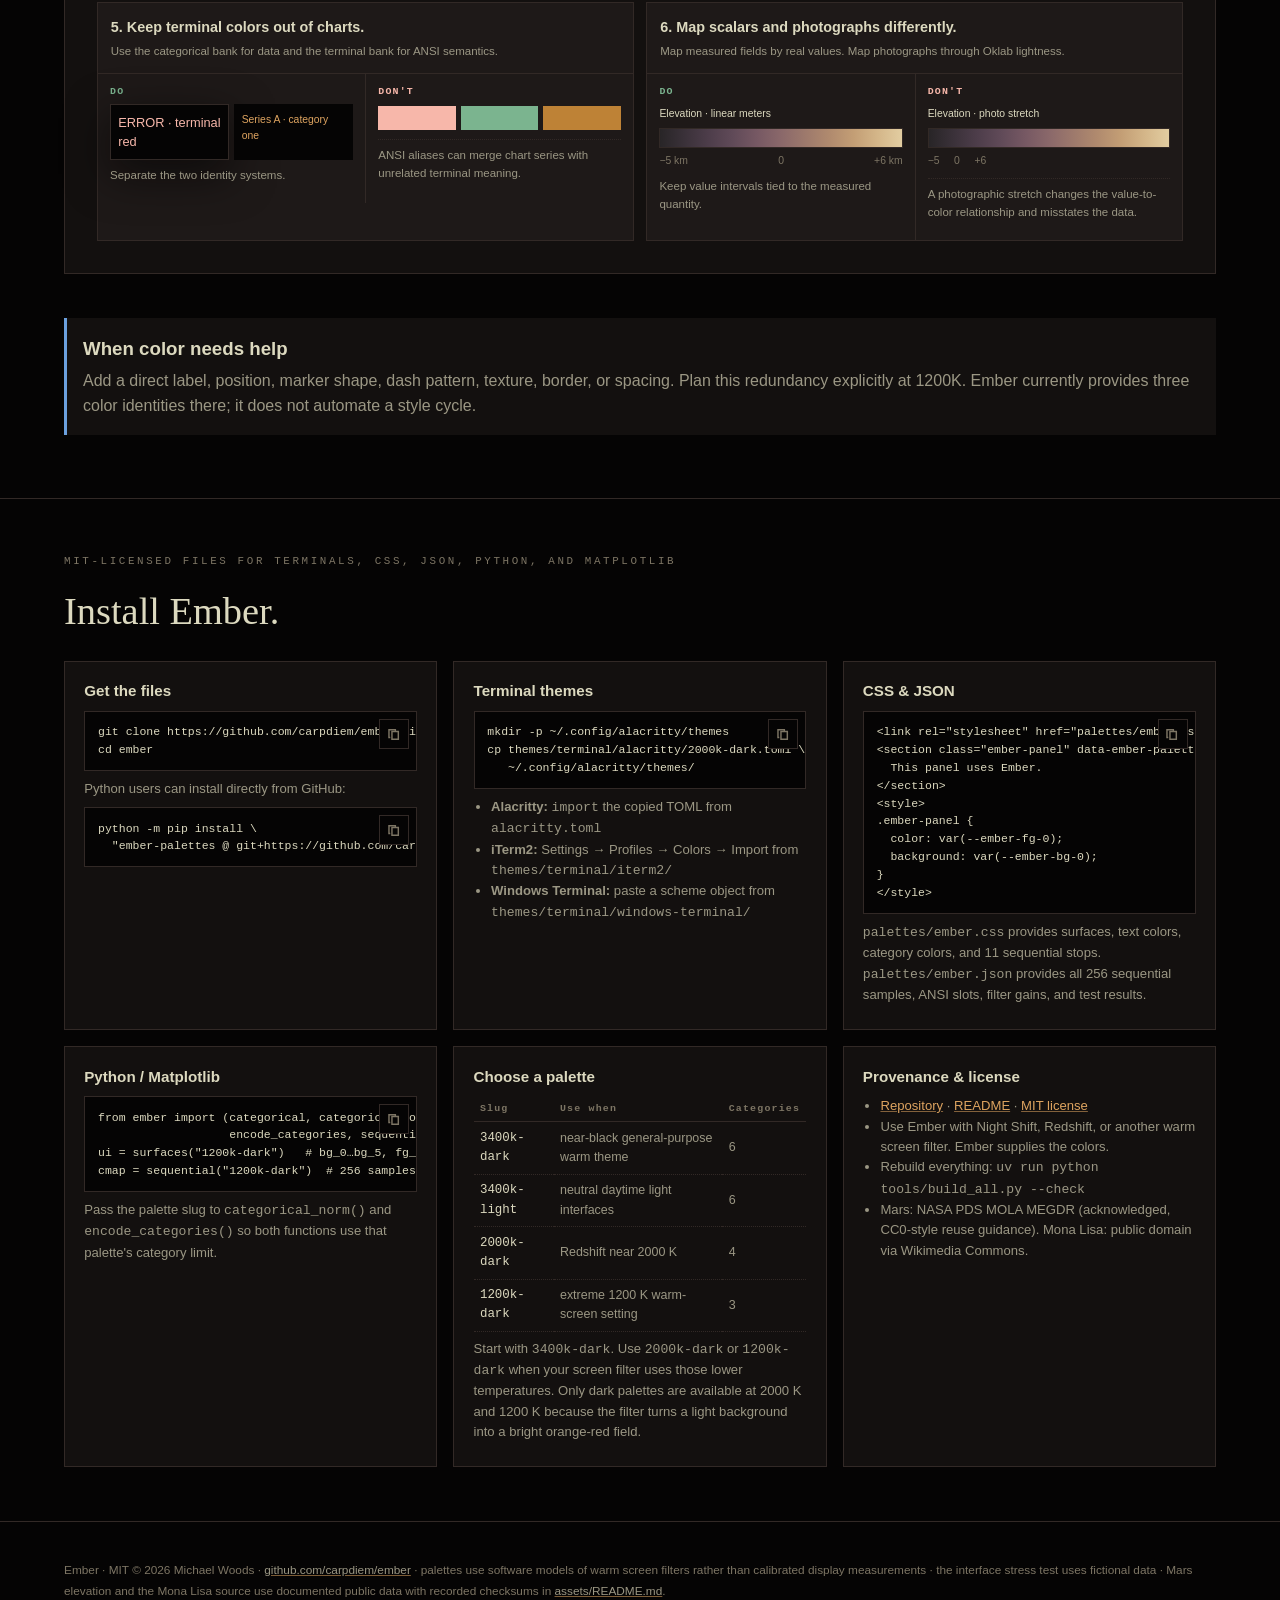
==== commit 016c6b37: "Align 3400K Light category slots across themes" ====
--- a/index.html
+++ b/index.html
@@ -1083,7 +1083,9 @@
           specific meaning. Its categorical bank spans red, amber, green, teal, blue, and
           violet while reserving the commanded Oklch hue arc from 92° through 118°.
           <a href="docs/provenance/3400k-light-forbidden-arc-new-a.json">Production provenance</a>
-          pins the accepted exact Hex bank and browser evidence.</p>
+          pins the accepted exact Hex bank and browser evidence. Category slots are cross-theme
+          assignments: keep series IDs and category indices unchanged when switching between
+          3400K Dark and 3400K Light so each graph series retains its identity.</p>
           <p>The 3400&nbsp;K palettes provide six distinct category colors after filtering. The
           2000&nbsp;K palette provides four. The 1200&nbsp;K palette provides three. Repeated ANSI
           slots are labeled as aliases.</p>
--- a/palettes/ember.css
+++ b/palettes/ember.css
@@ -36,12 +36,12 @@
   --ember-fg-0: #342F2C;
   --ember-fg-1: #4D4540;
   --ember-fg-2: #665C54;
-  --ember-category-one: #70002D;
-  --ember-category-two: #B25809;
-  --ember-category-three: #6C8D38;
-  --ember-category-four: #016869;
-  --ember-category-five: #4081D2;
-  --ember-category-six: #84499C;
+  --ember-category-one: #B25809;
+  --ember-category-two: #4081D2;
+  --ember-category-three: #84499C;
+  --ember-category-four: #6C8D38;
+  --ember-category-five: #016869;
+  --ember-category-six: #70002D;
   --ember-terminal-red: #430000;
   --ember-terminal-green: #10420E;
   --ember-terminal-yellow: #8A4805;
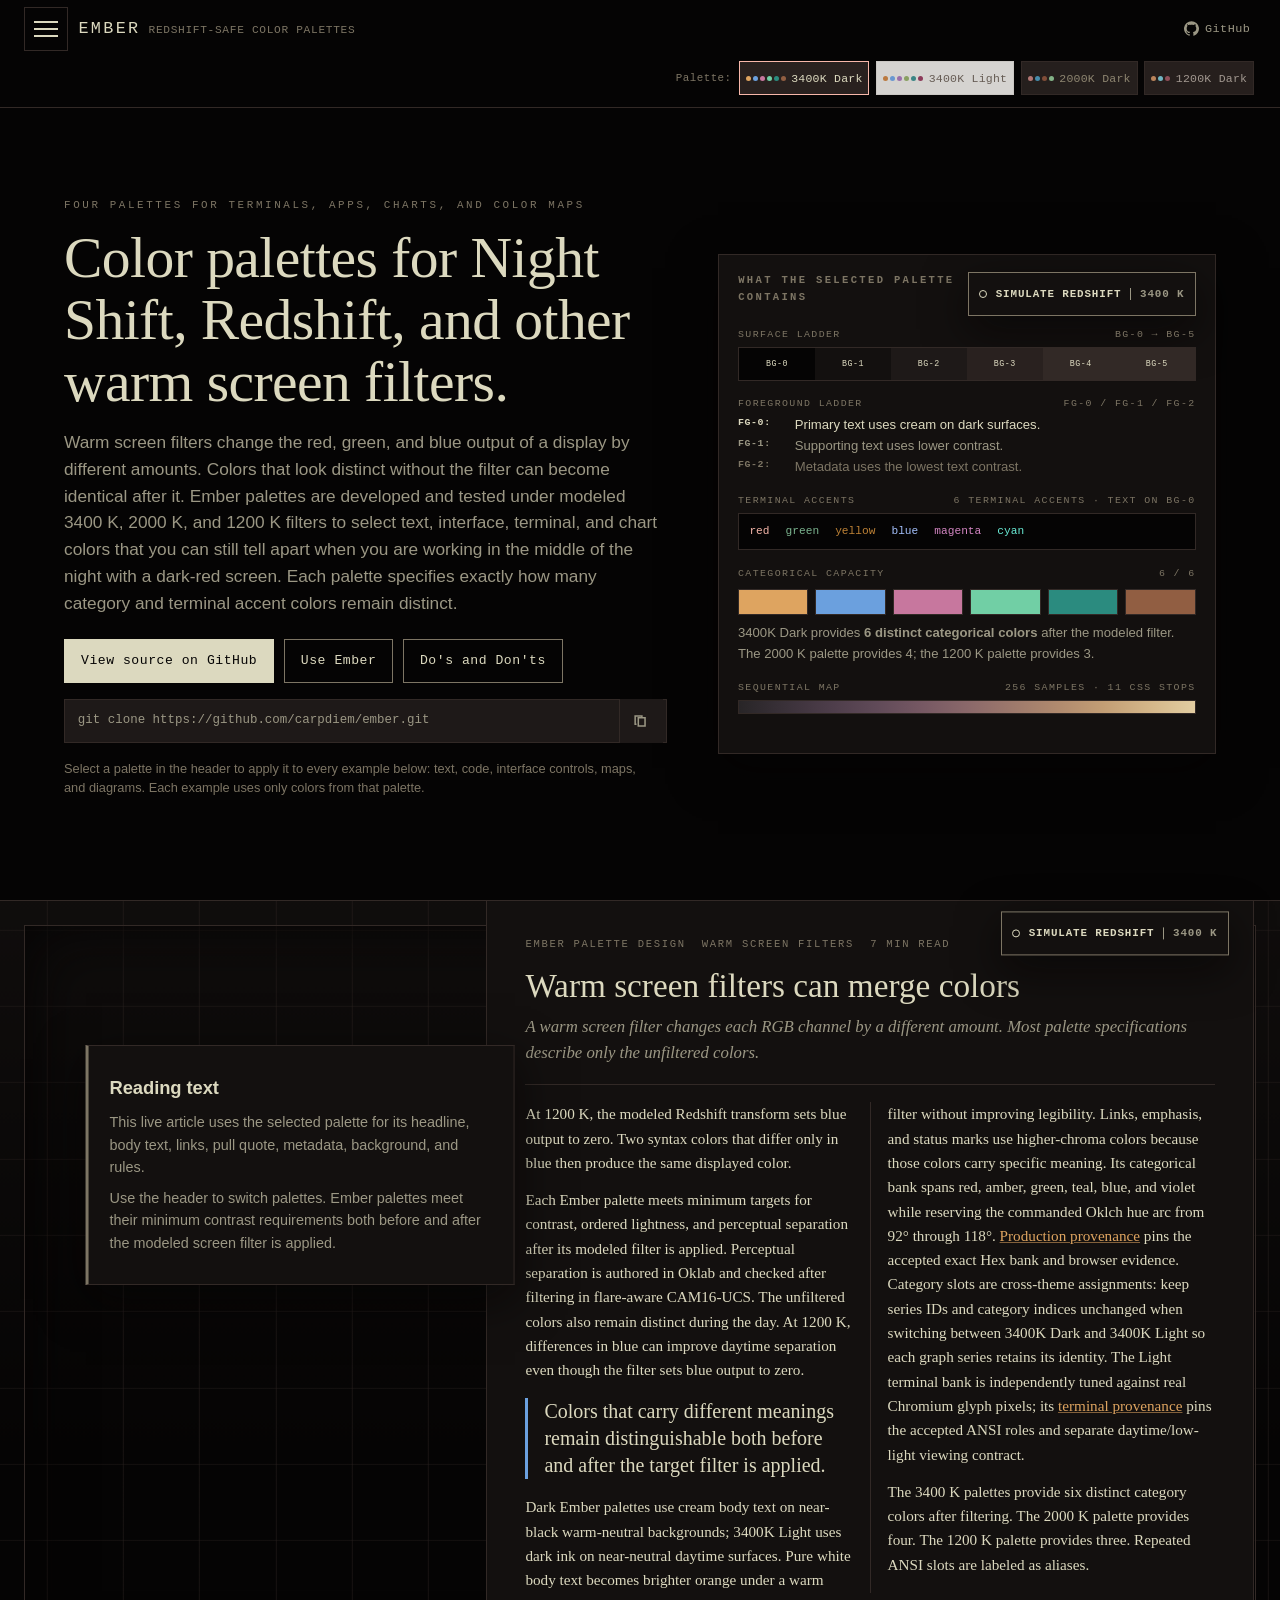
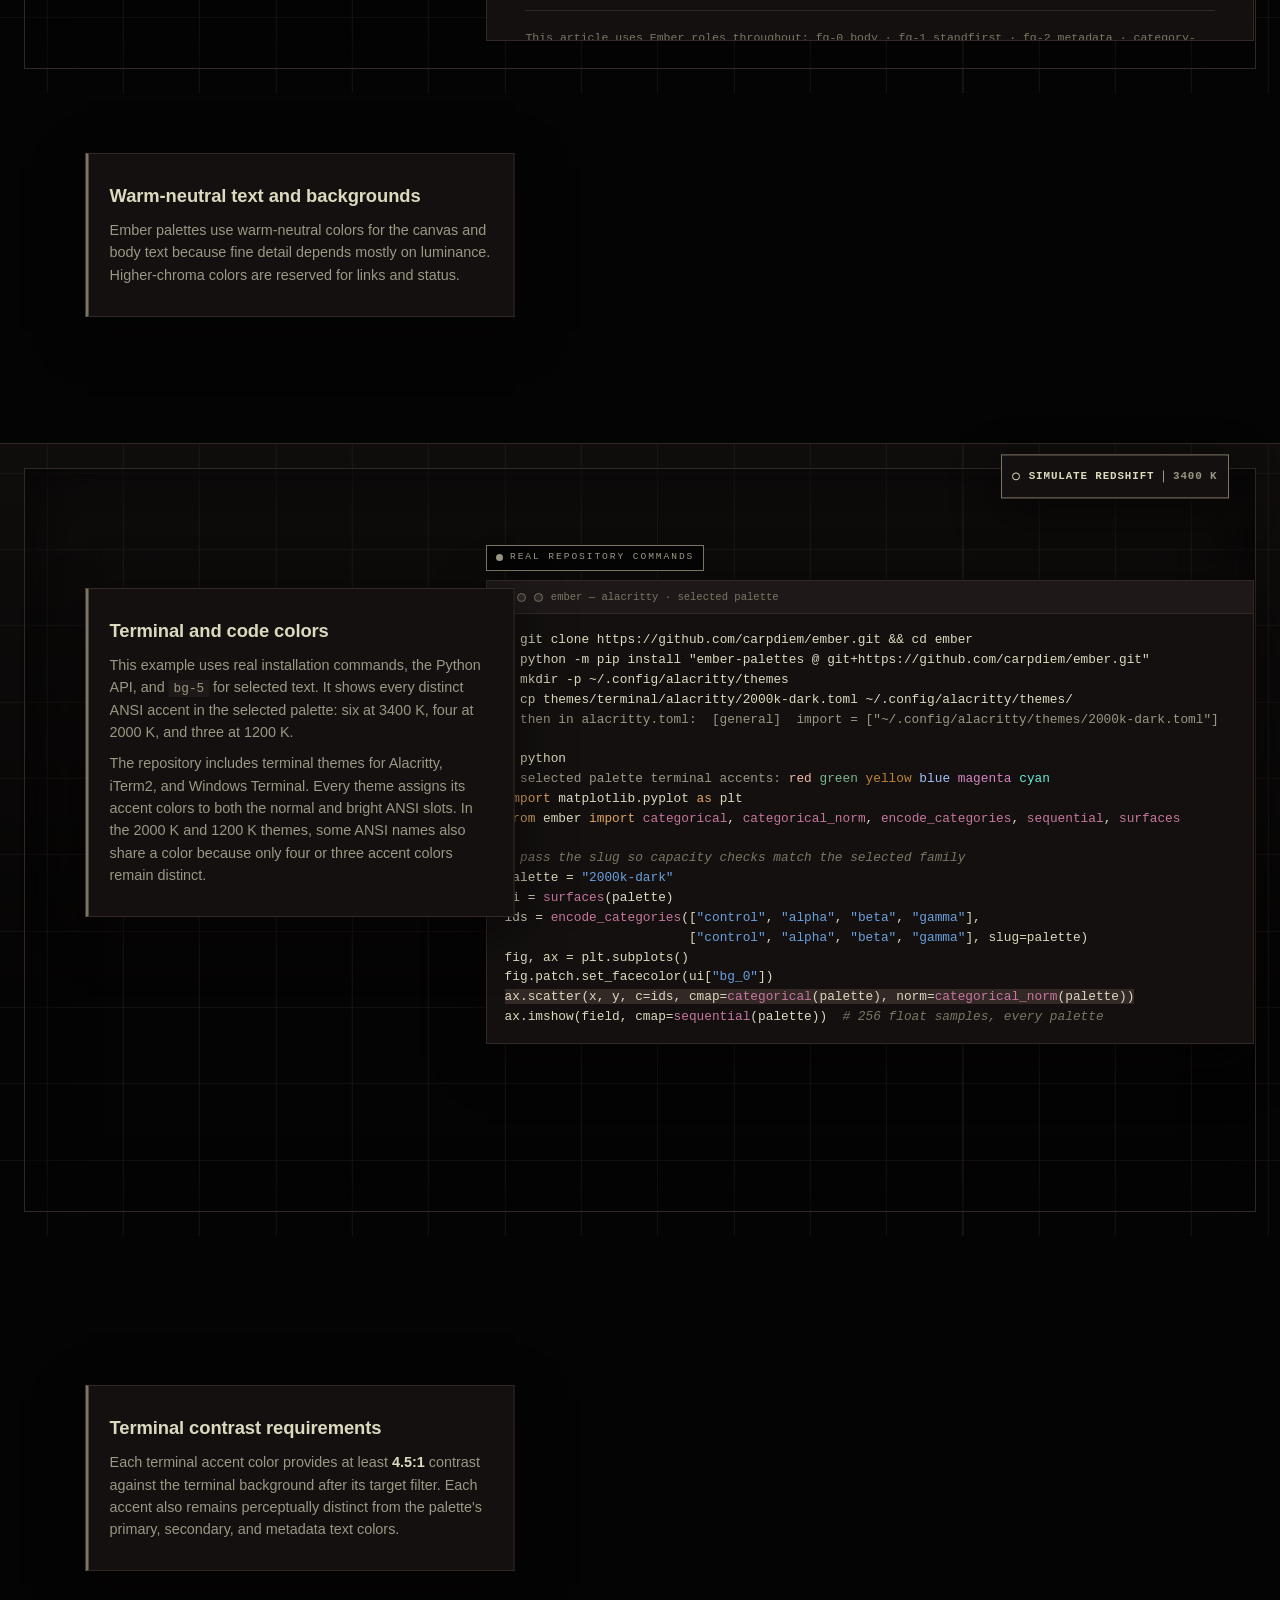
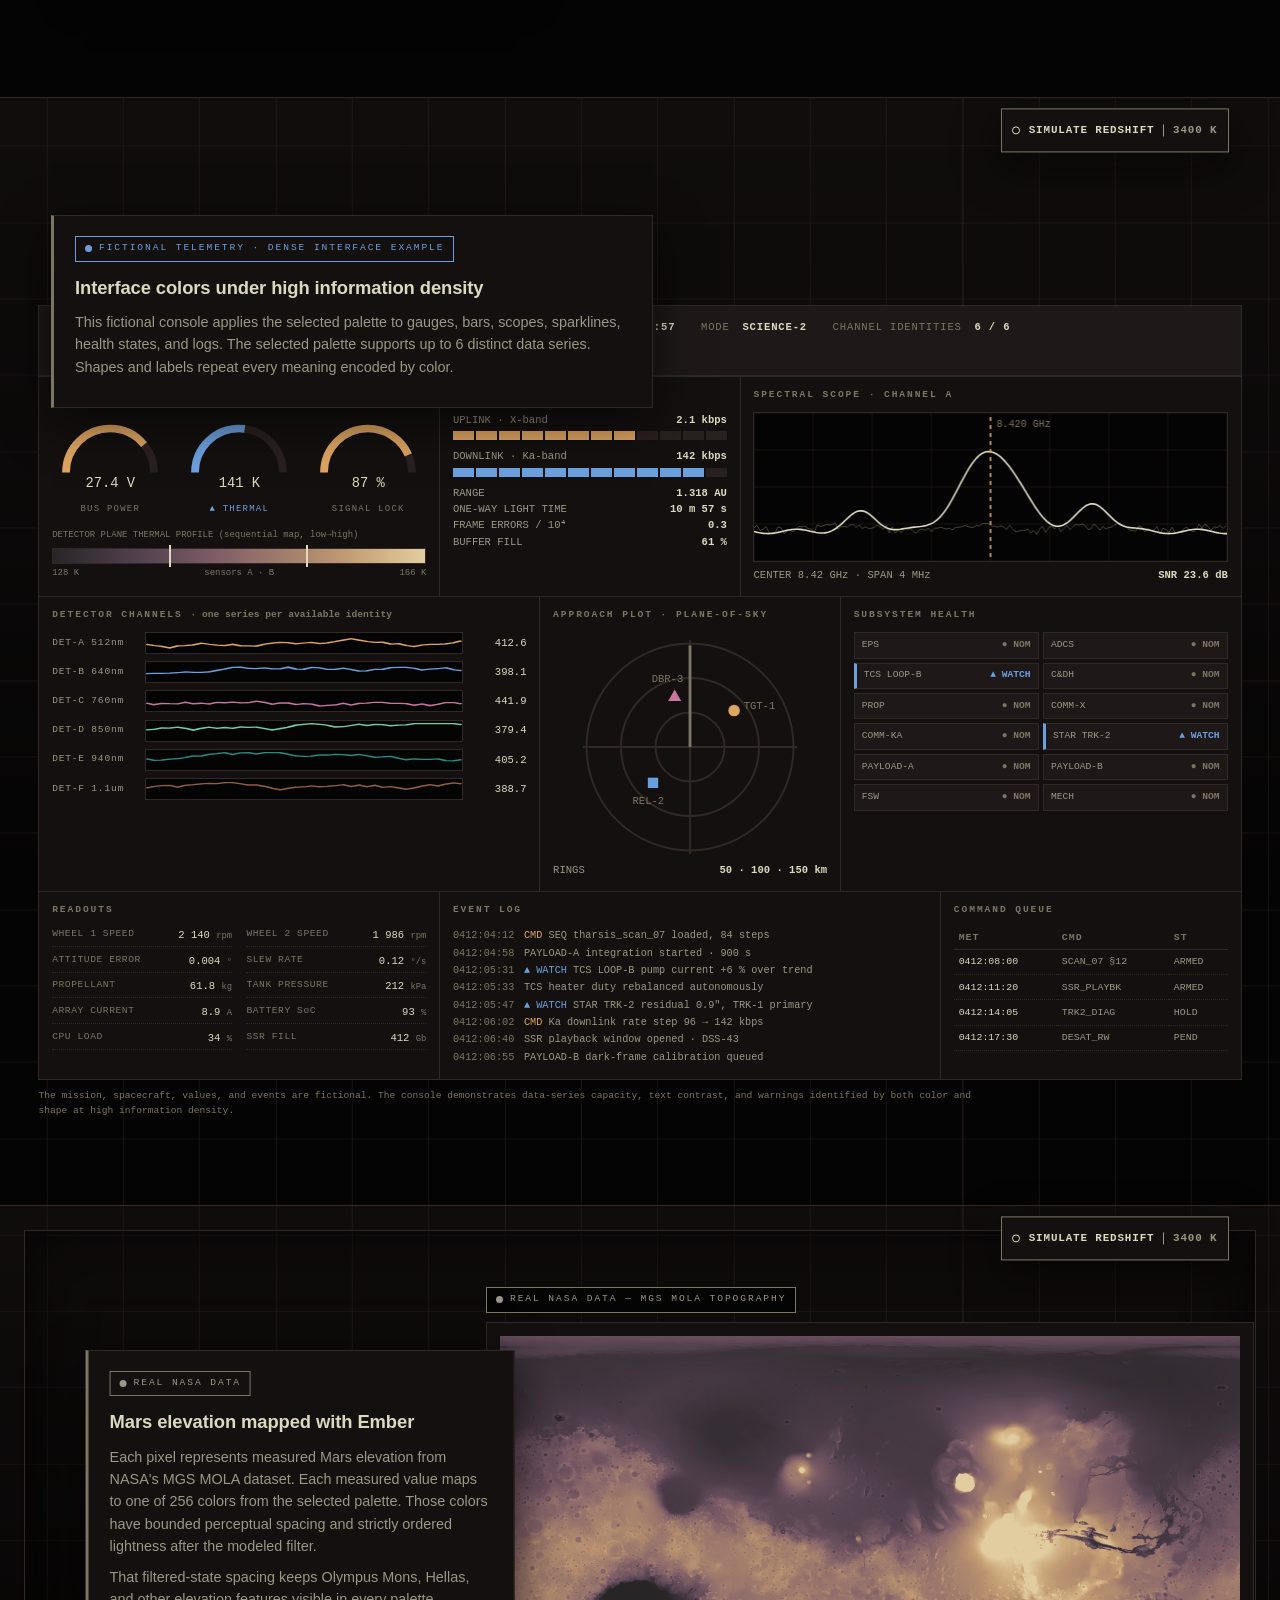
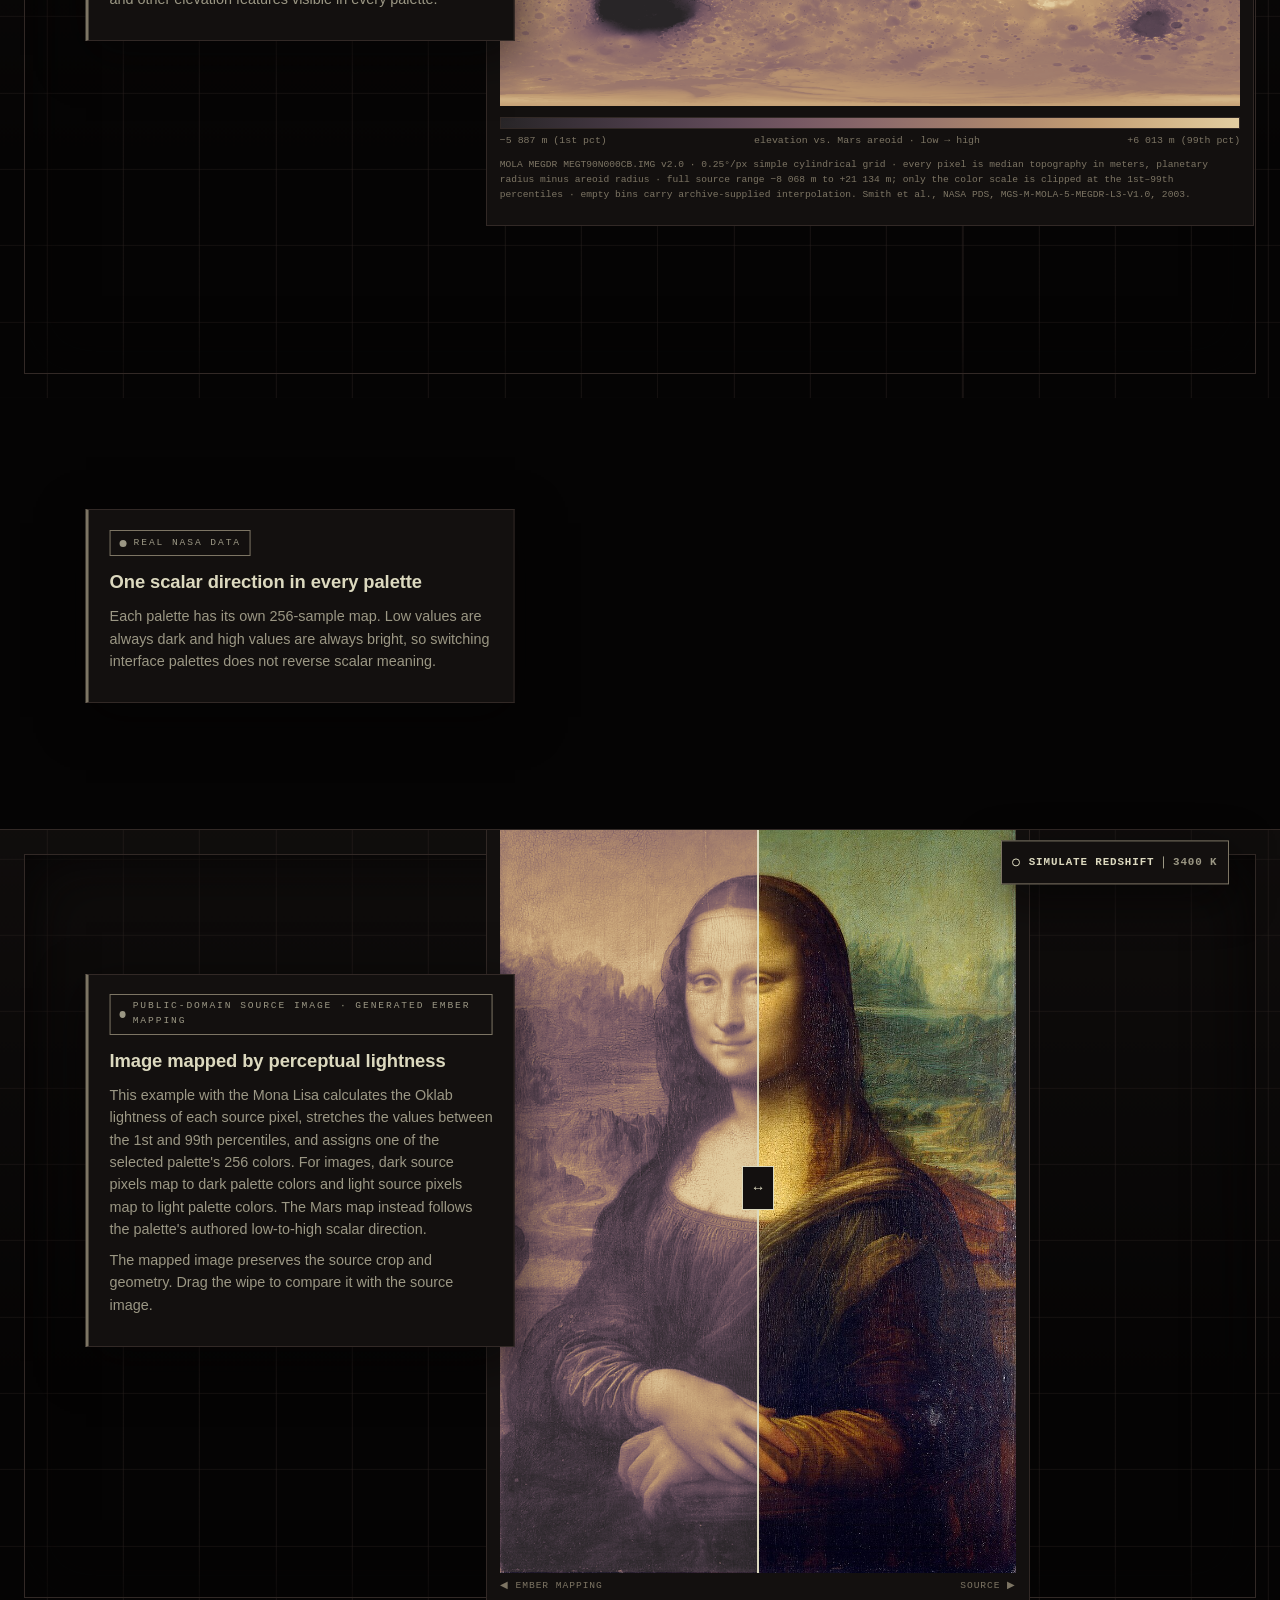
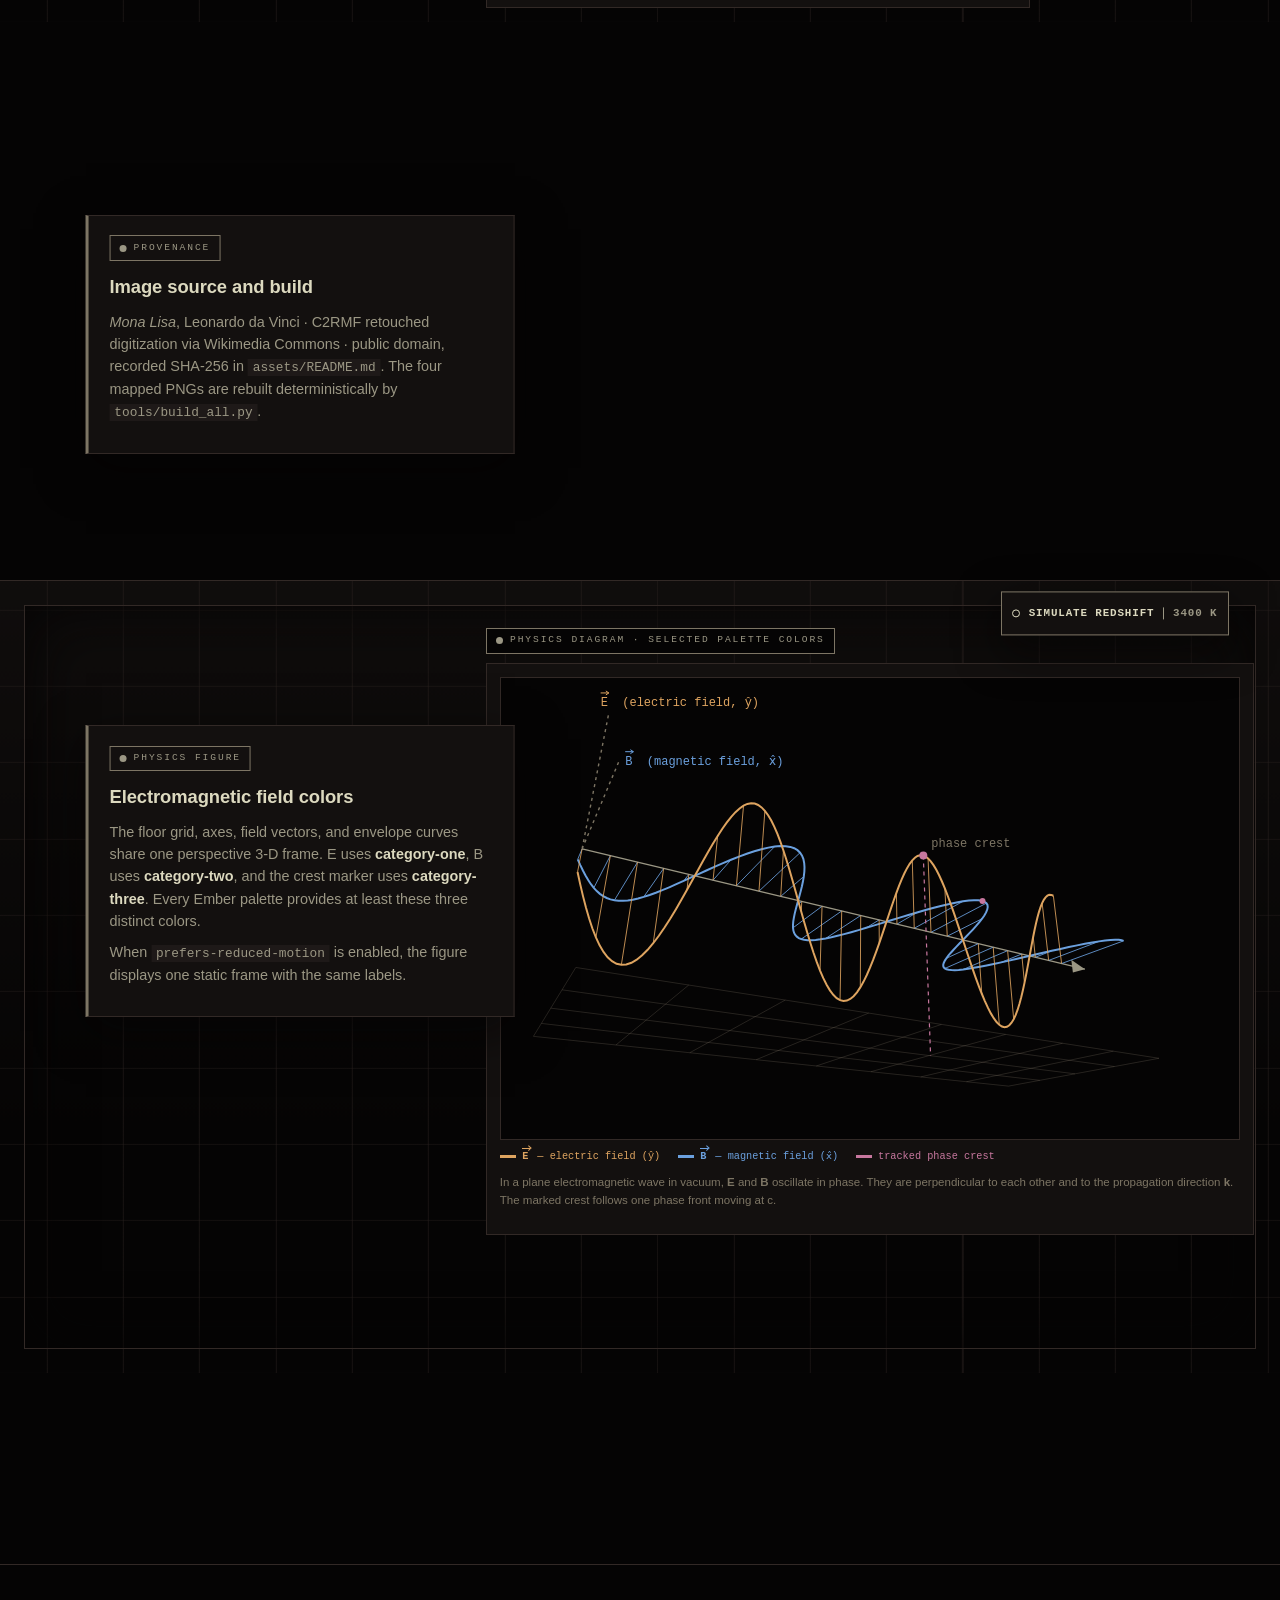
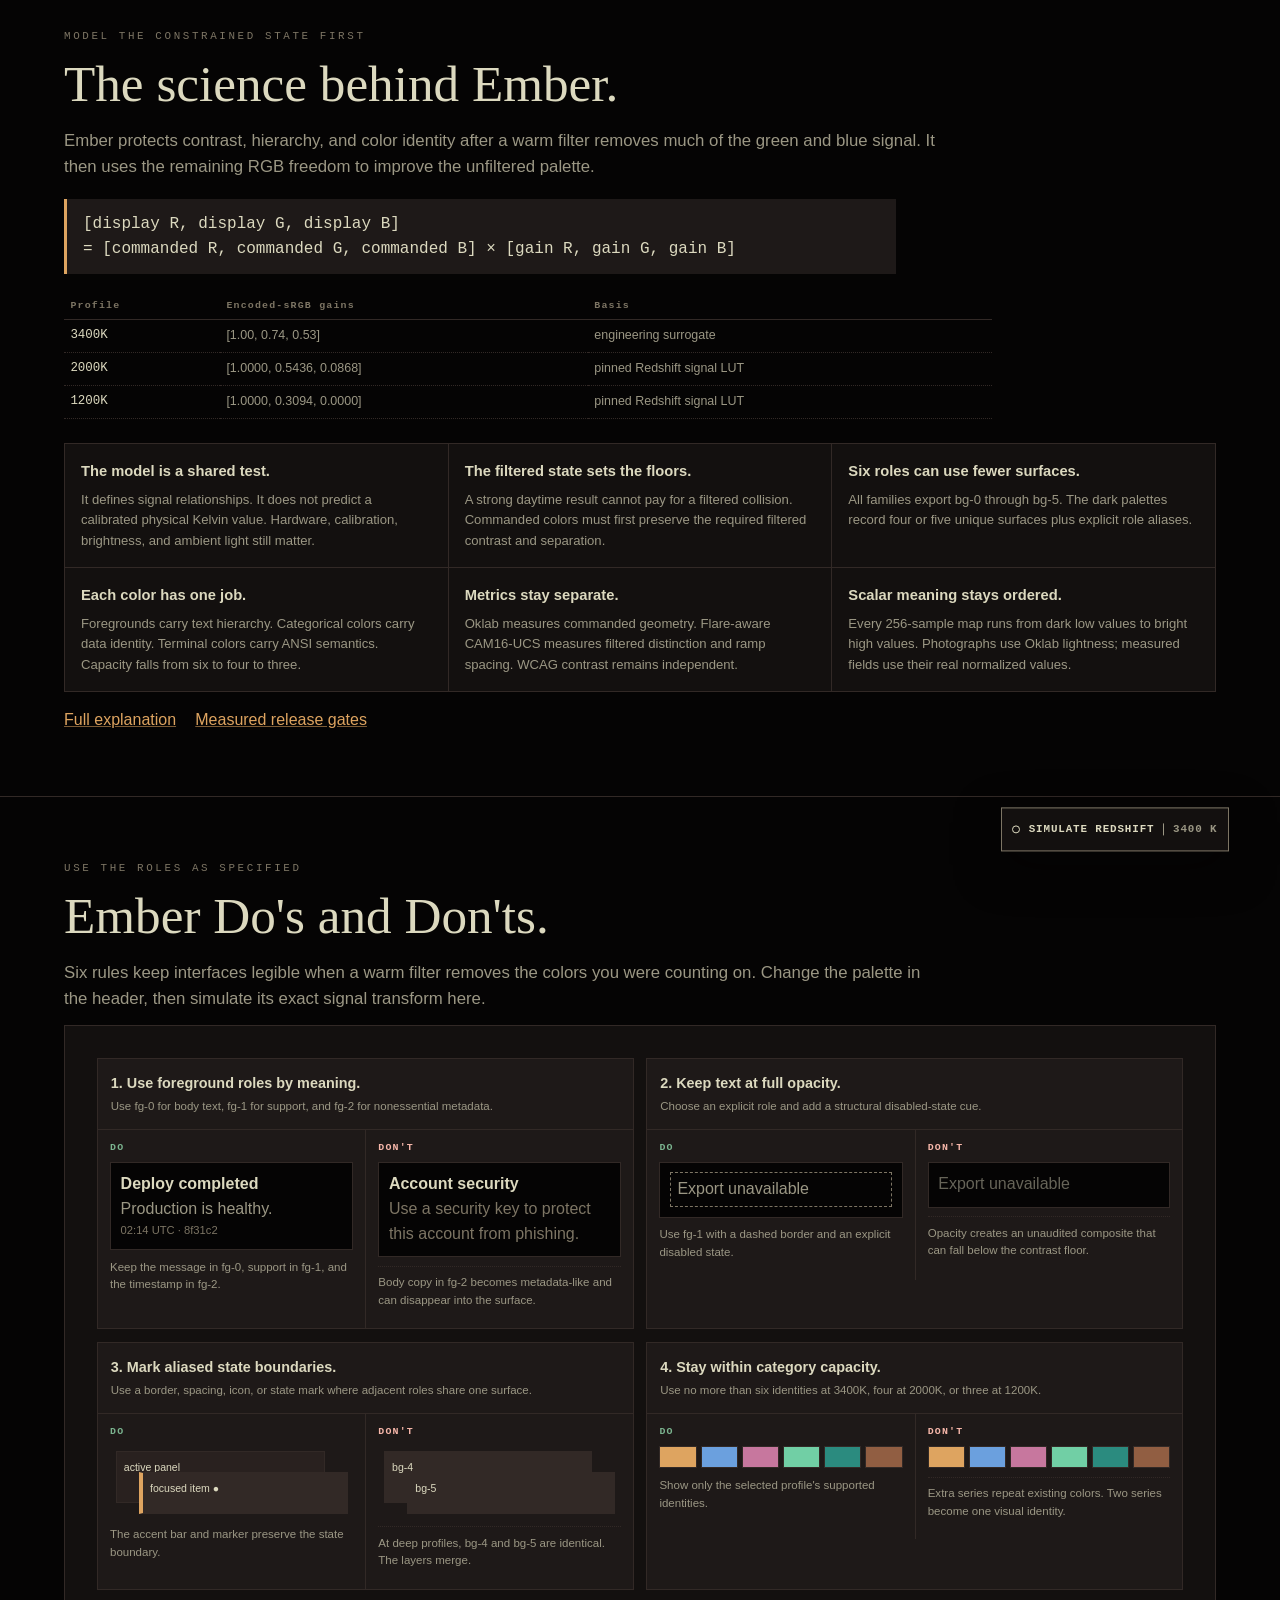
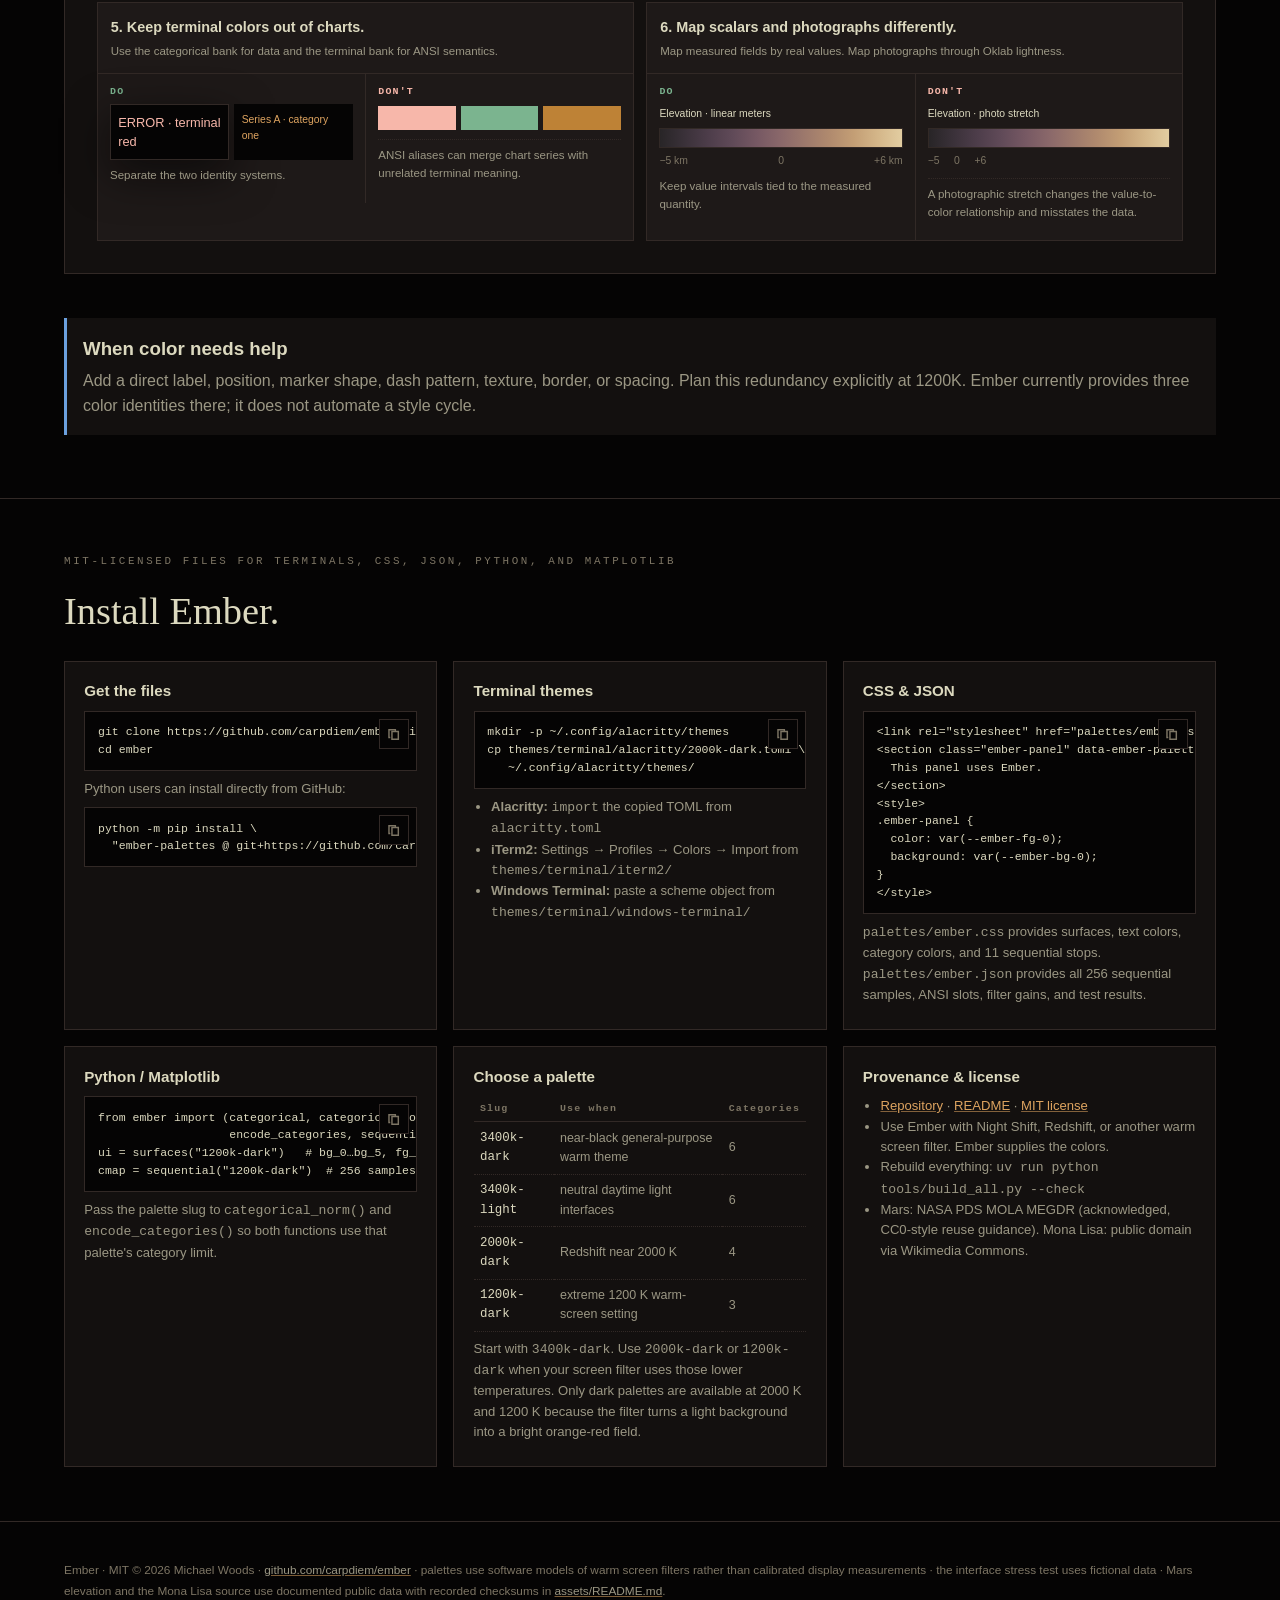
==== commit 7a020d0d: "Promote 3400K Light terminal Candidate A" ====
--- a/index.html
+++ b/index.html
@@ -128,9 +128,7 @@
 .pp-dot[data-cat="6"]{ background:var(--ember-category-six); }
 .pp[aria-pressed="true"]{ color:var(--ember-fg-0); }
 .pp[aria-pressed="true"]::before{ border-color:var(--ember-terminal-red); }
-.pp[data-palette="3400k-light"][aria-pressed="true"]::before{
-  border-color:var(--ember-category-three);
-}
+
 .pp .pp-abbr{ display:none; }
 @media (max-width:700px){
   .chrome{ padding:.4rem .75rem; }
@@ -1085,7 +1083,10 @@
           <a href="docs/provenance/3400k-light-forbidden-arc-new-a.json">Production provenance</a>
           pins the accepted exact Hex bank and browser evidence. Category slots are cross-theme
           assignments: keep series IDs and category indices unchanged when switching between
-          3400K Dark and 3400K Light so each graph series retains its identity.</p>
+          3400K Dark and 3400K Light so each graph series retains its identity. The Light terminal
+          bank is independently tuned against real Chromium glyph pixels; its
+          <a href="docs/provenance/3400k-light-terminal-a.json">terminal provenance</a> pins the
+          accepted ANSI roles and separate daytime/low-light viewing contract.</p>
           <p>The 3400&nbsp;K palettes provide six distinct category colors after filtering. The
           2000&nbsp;K palette provides four. The 1200&nbsp;K palette provides three. Repeated ANSI
           slots are labeled as aliases.</p>
--- a/palettes/ember.css
+++ b/palettes/ember.css
@@ -42,12 +42,12 @@
   --ember-category-four: #6C8D38;
   --ember-category-five: #016869;
   --ember-category-six: #70002D;
-  --ember-terminal-red: #430000;
-  --ember-terminal-green: #10420E;
-  --ember-terminal-yellow: #8A4805;
-  --ember-terminal-blue: #131851;
-  --ember-terminal-magenta: #5D3777;
-  --ember-terminal-cyan: #007672;
+  --ember-terminal-red: #98074F;
+  --ember-terminal-green: #517304;
+  --ember-terminal-yellow: #844601;
+  --ember-terminal-blue: #396EDB;
+  --ember-terminal-magenta: #8339A7;
+  --ember-terminal-cyan: #0B7F8C;
   --ember-sequential: linear-gradient(90deg, #2A2424 0%, #3C3138 10%, #4E3E4A 20%, #604C59 30%, #745C66 40%, #876D6E 50%, #9A7E72 60%, #AD8F73 70%, #C1A27A 80%, #D5B68A 90%, #E8CA9C 100%);
 }
 
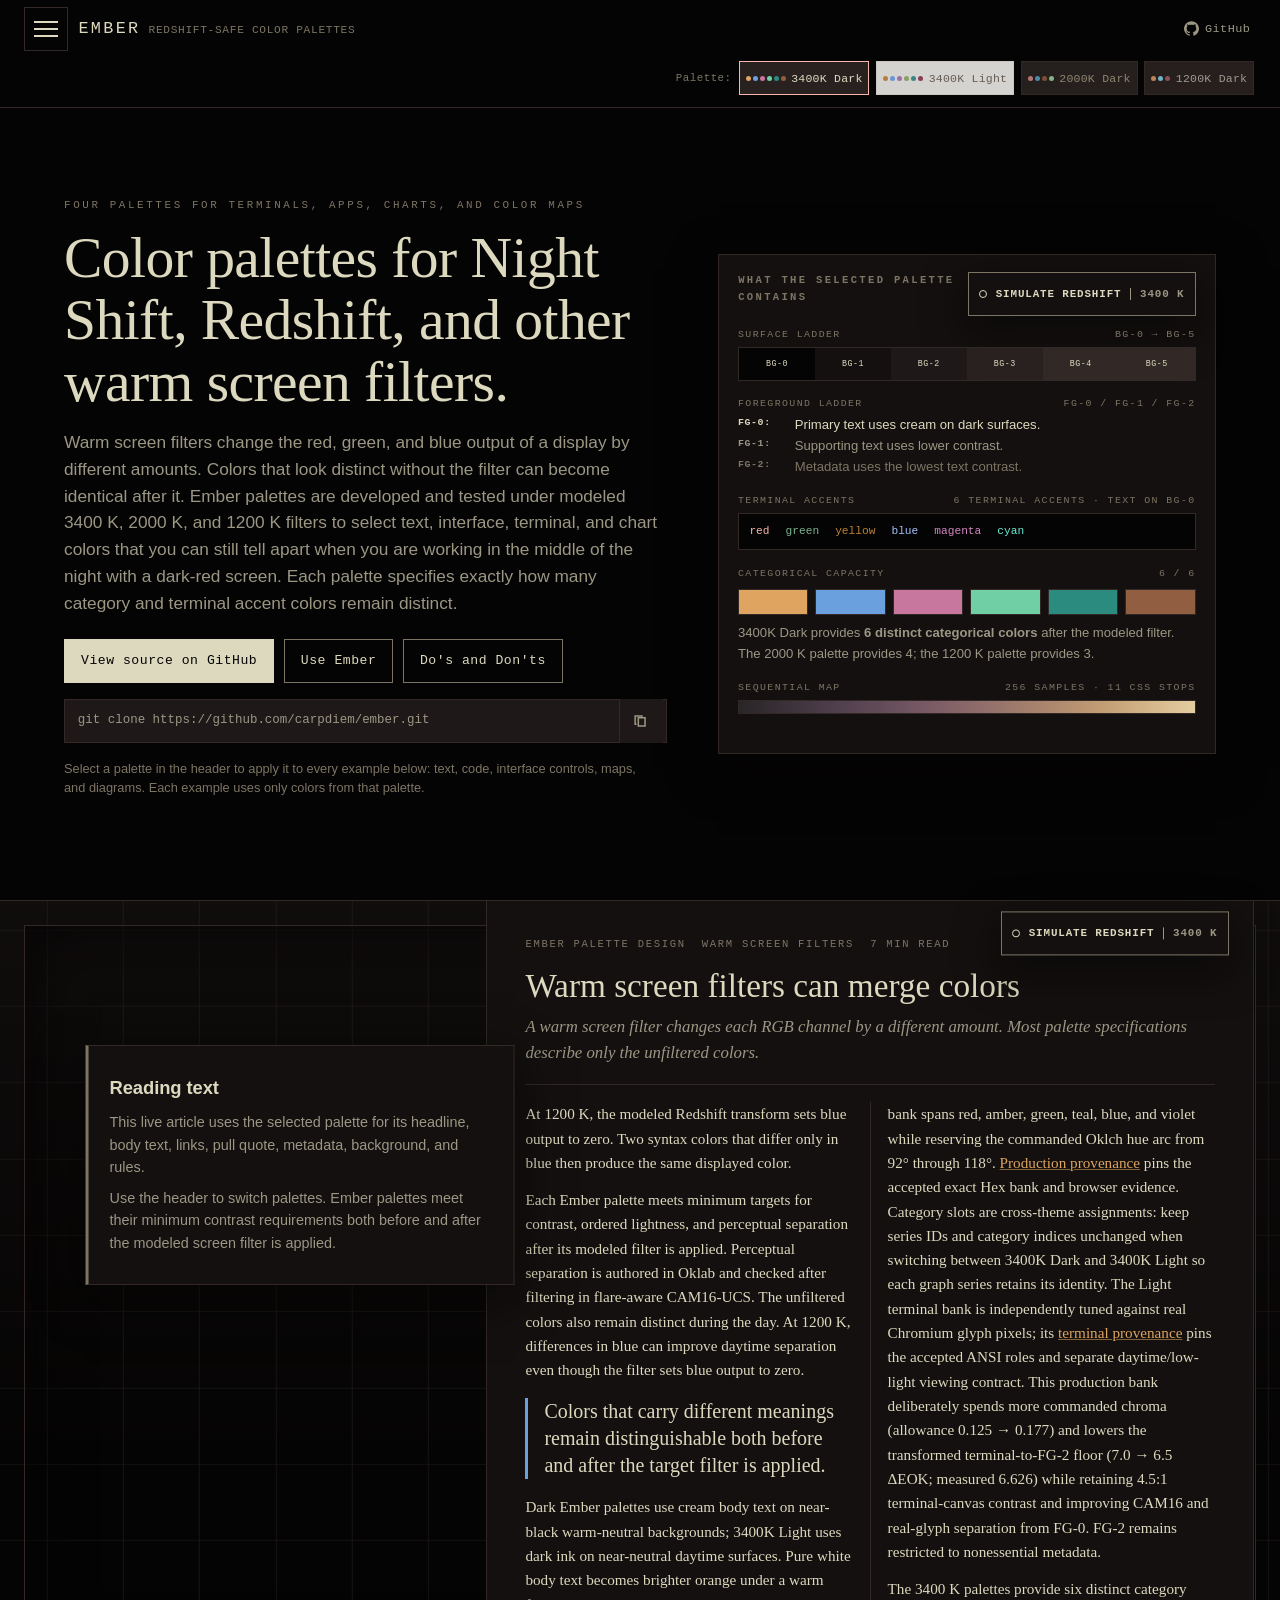
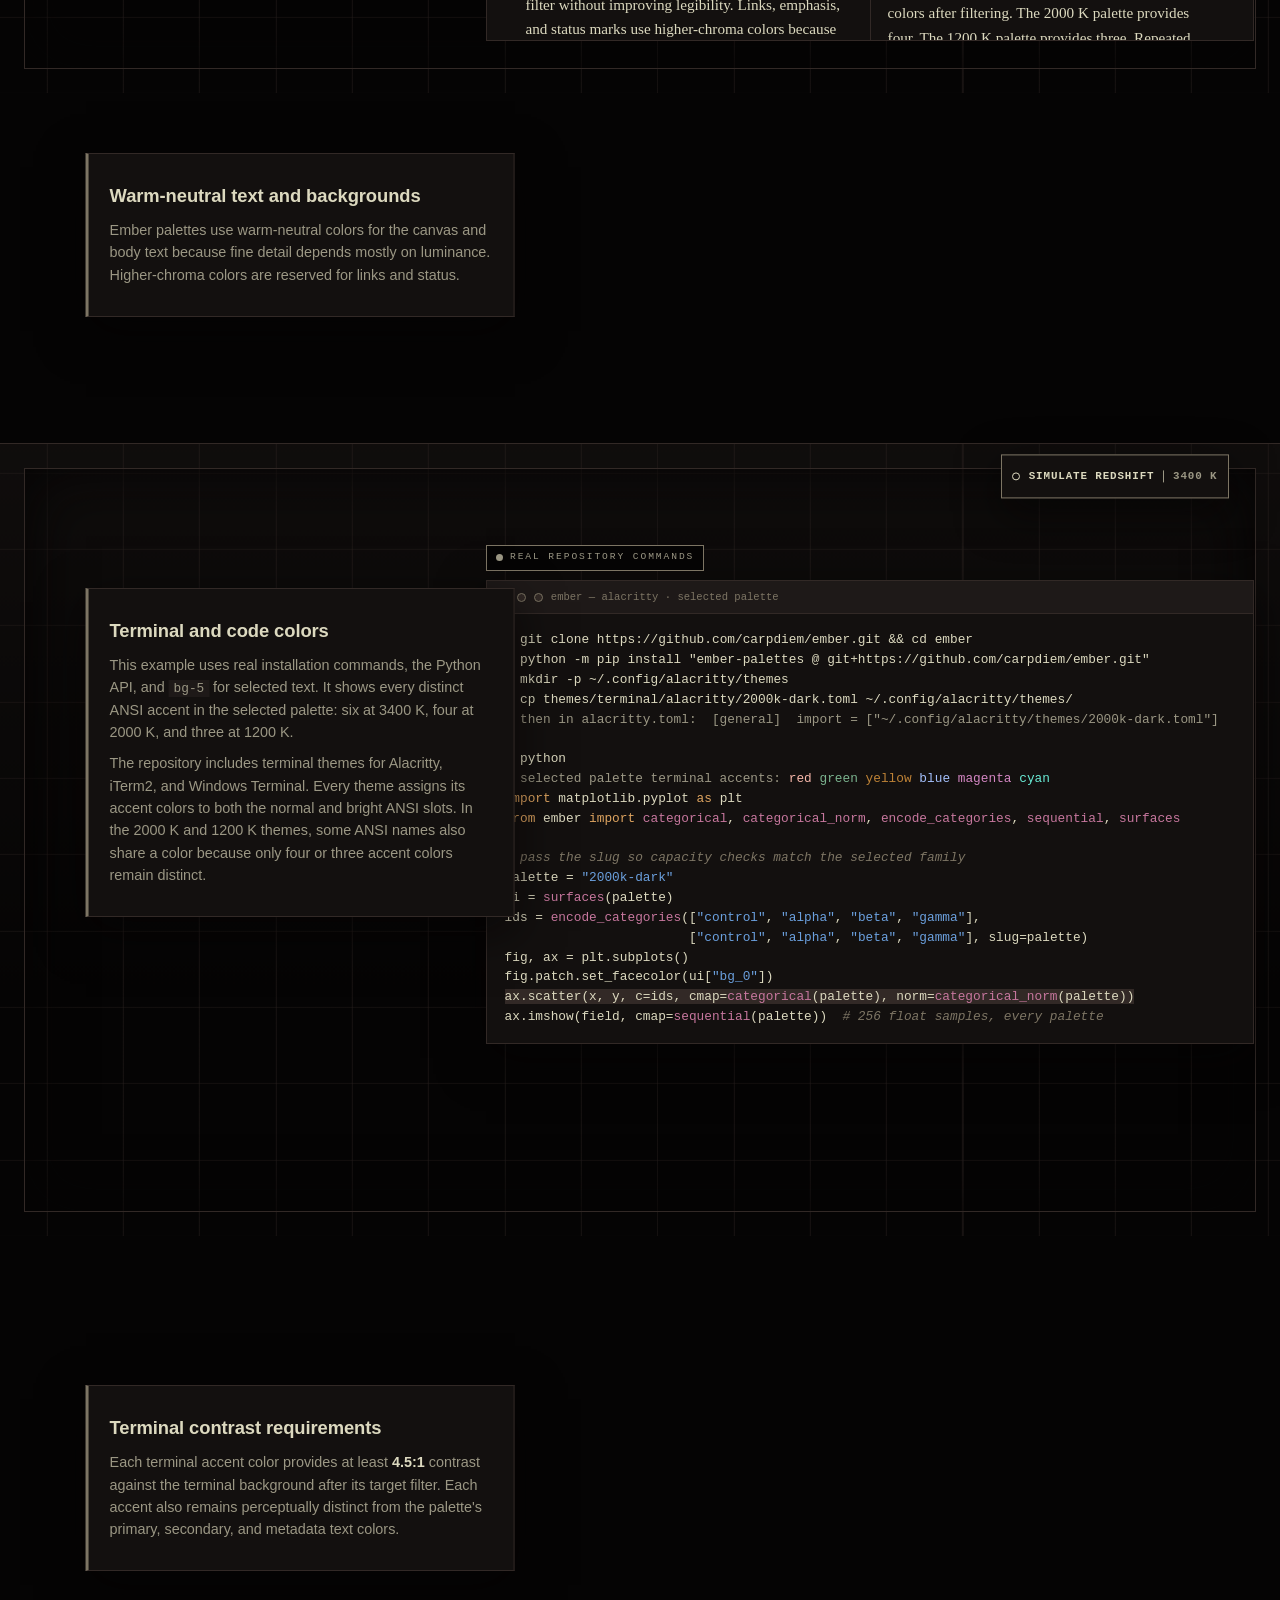
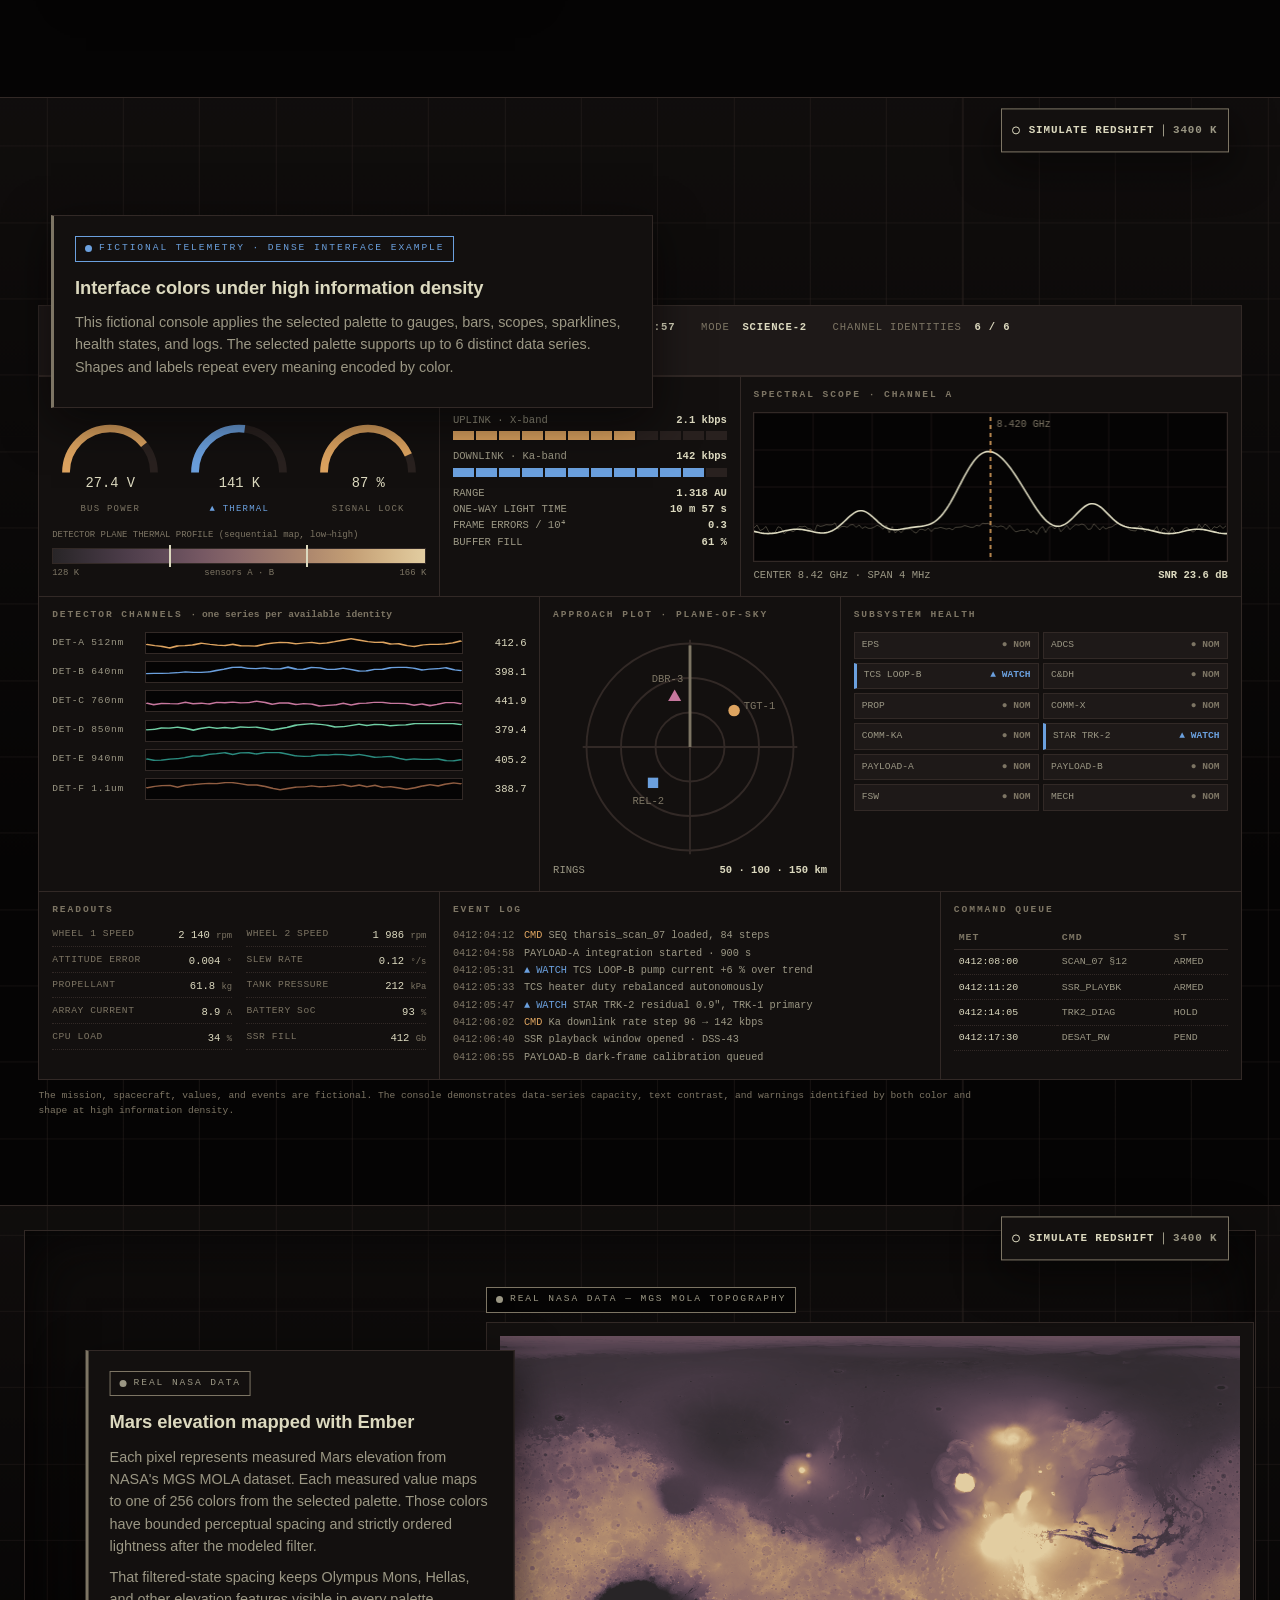
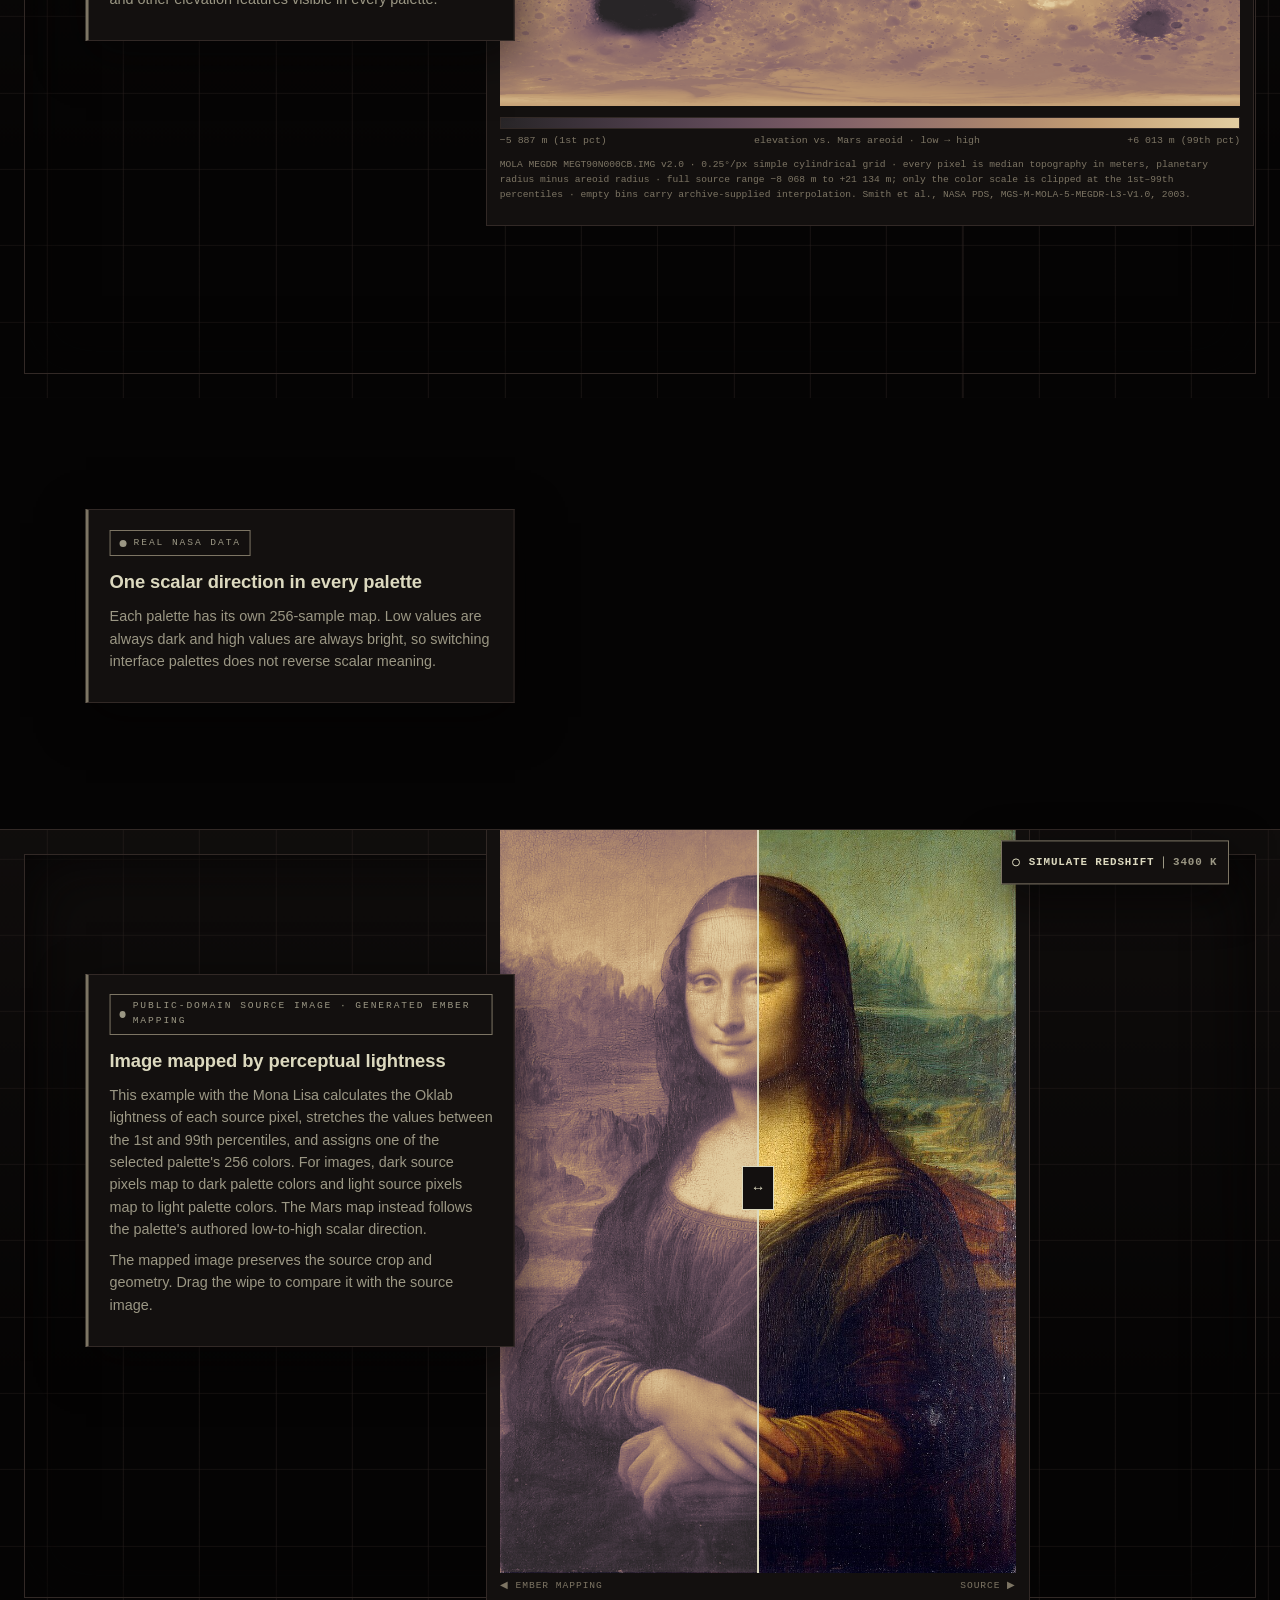
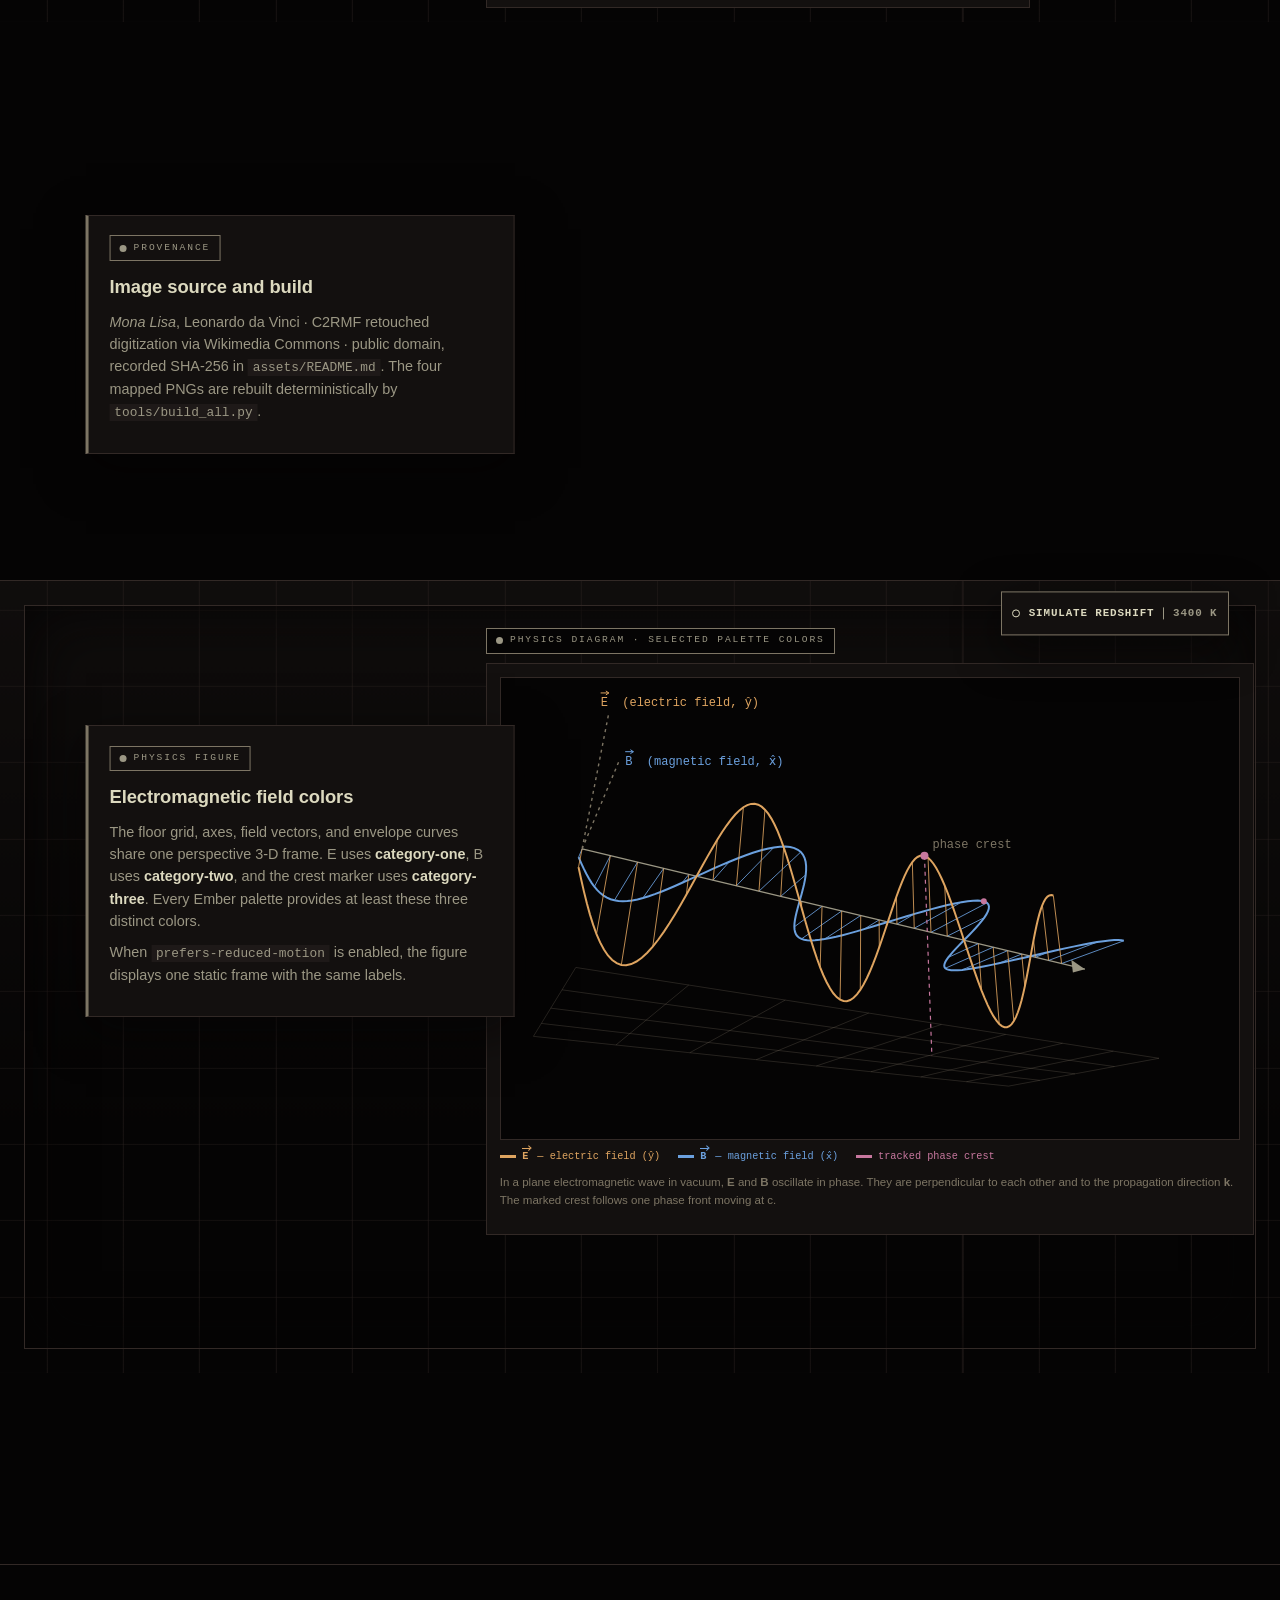
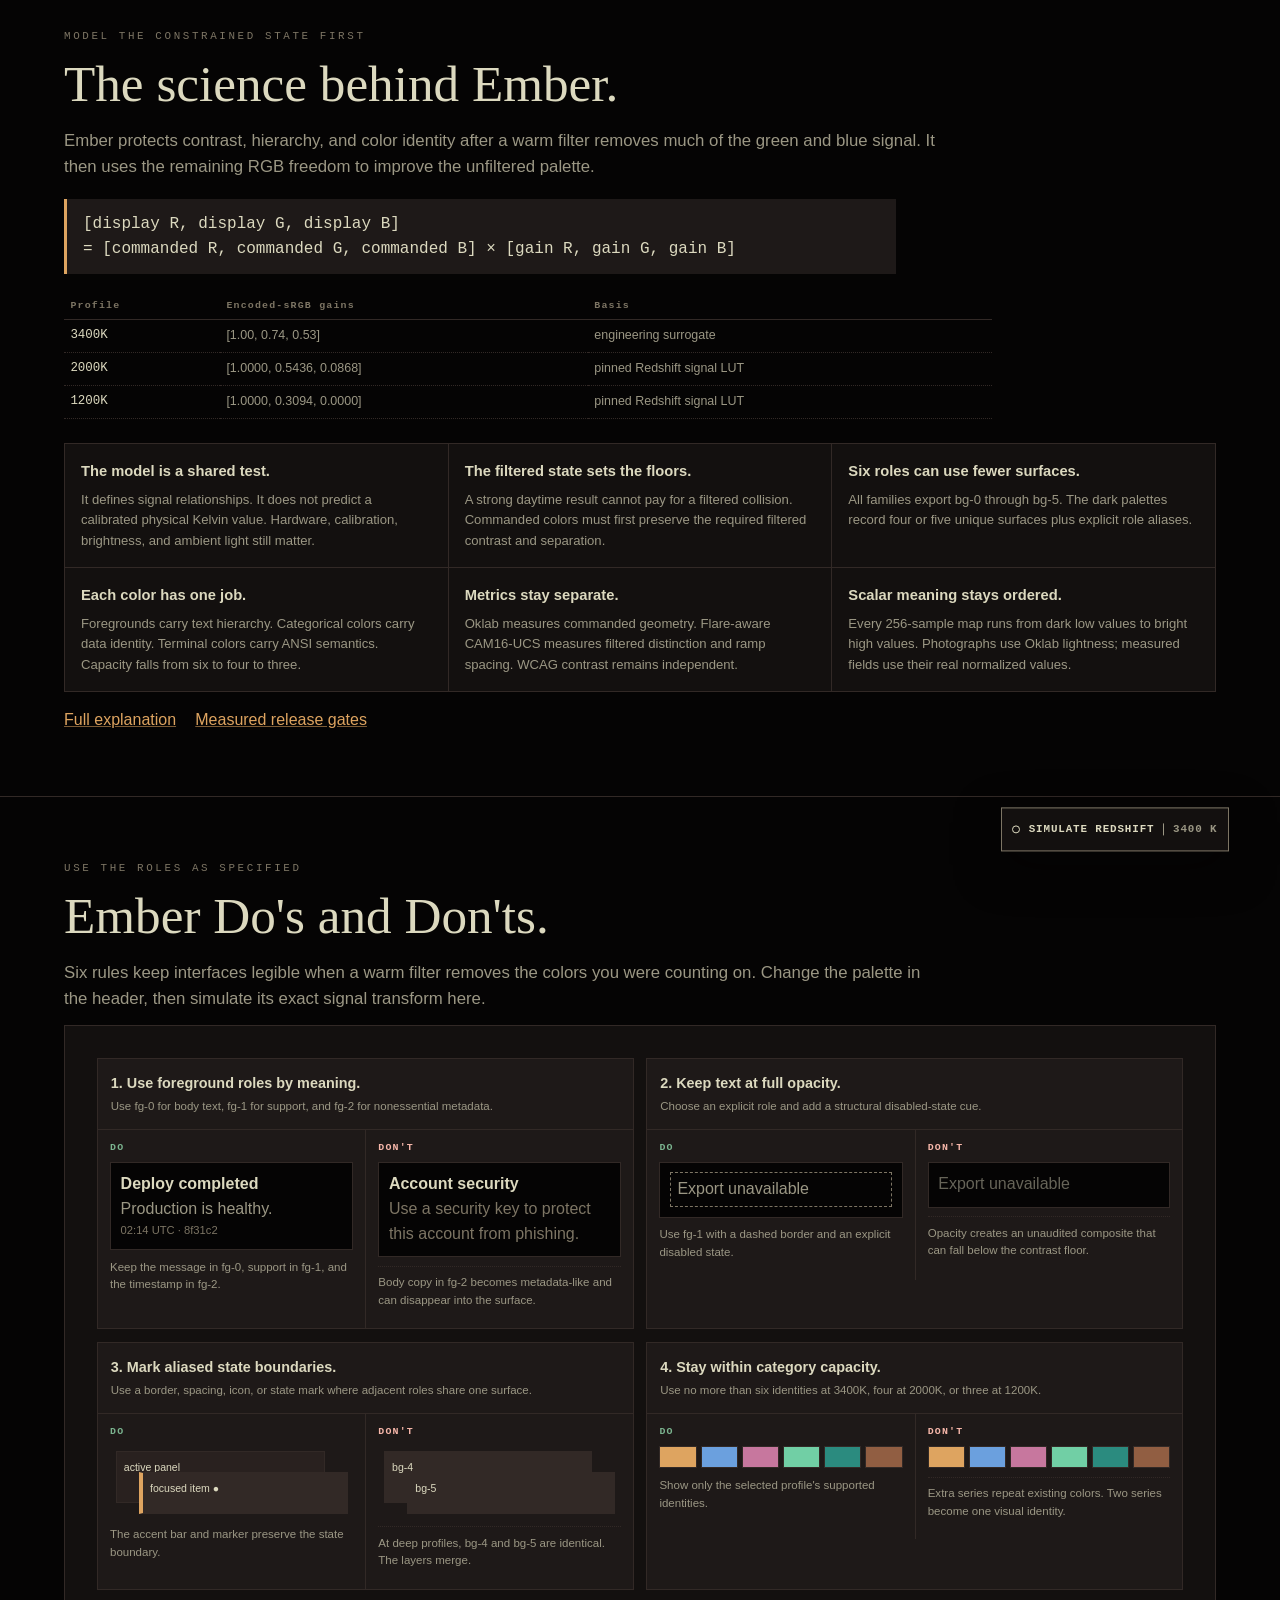
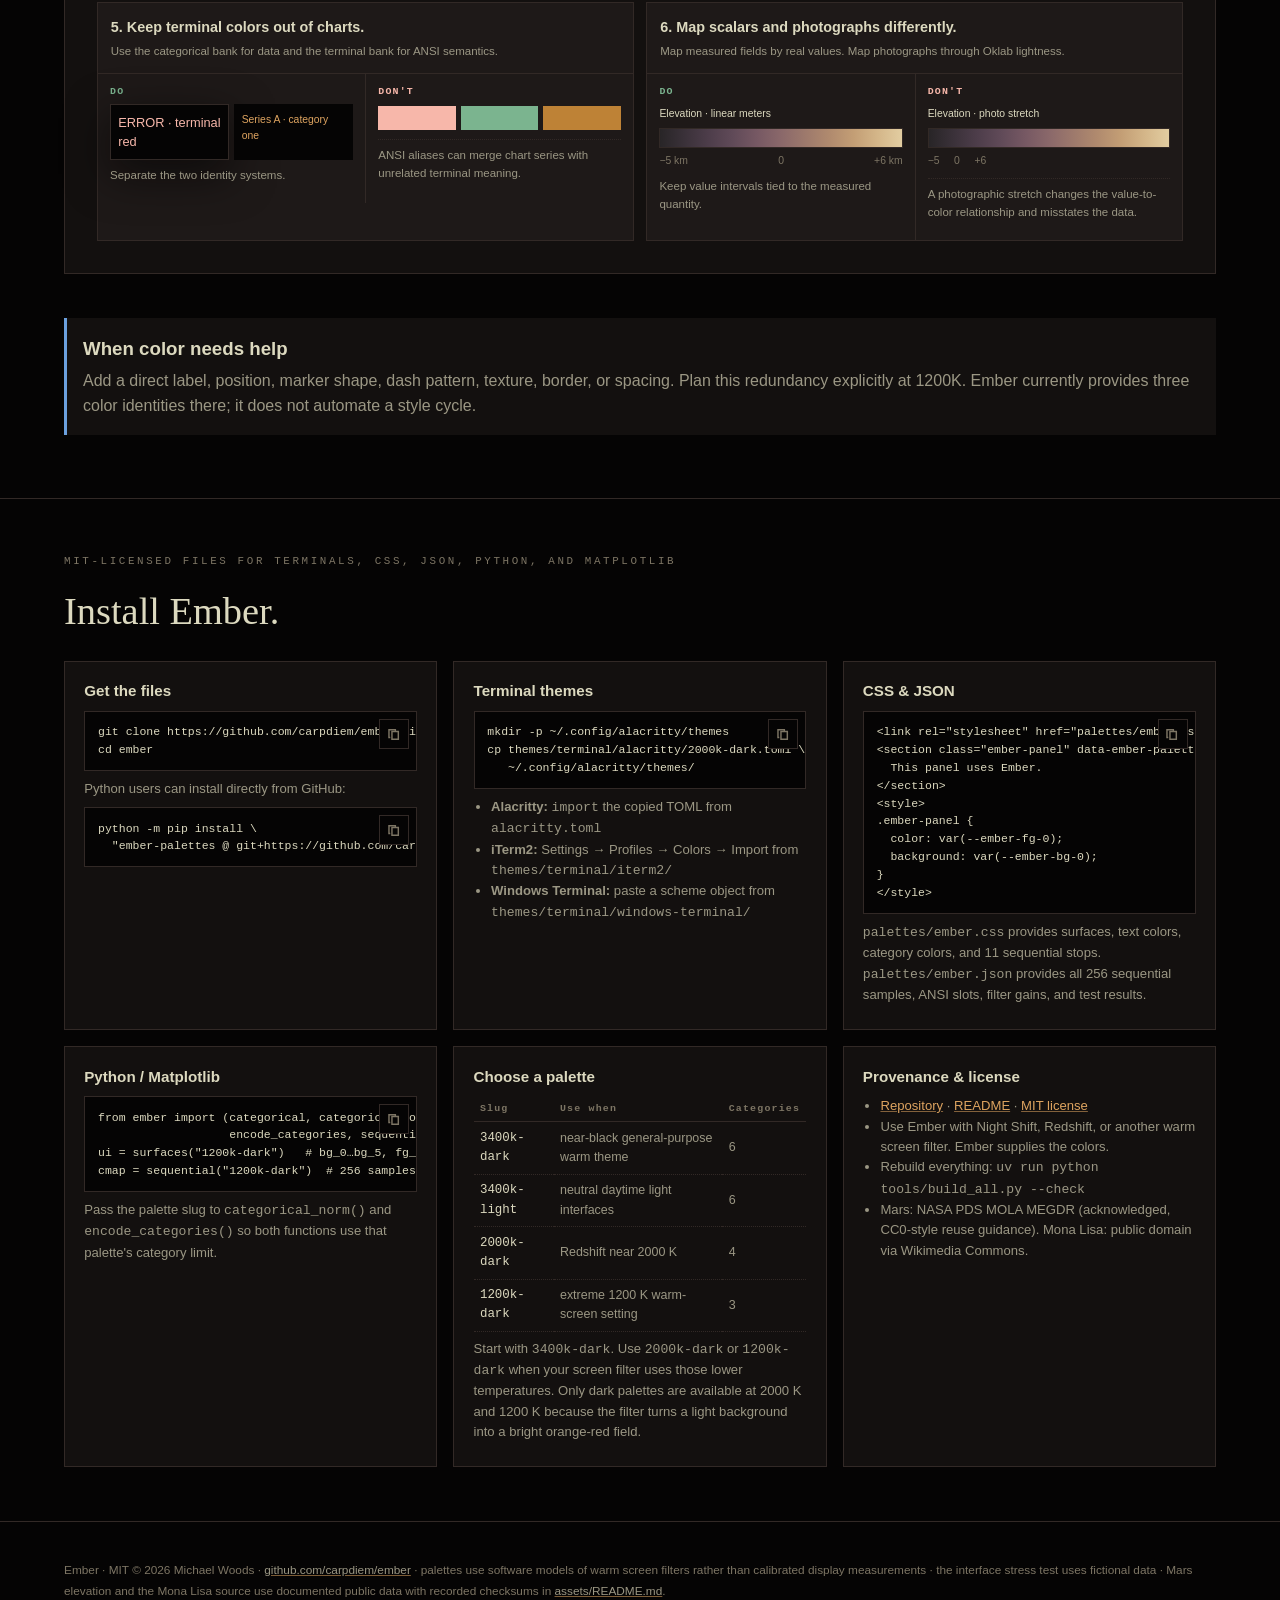
==== commit 19953a6d: "Document terminal contract tradeoffs" ====
--- a/index.html
+++ b/index.html
@@ -1086,7 +1086,11 @@
           3400K Dark and 3400K Light so each graph series retains its identity. The Light terminal
           bank is independently tuned against real Chromium glyph pixels; its
           <a href="docs/provenance/3400k-light-terminal-a.json">terminal provenance</a> pins the
-          accepted ANSI roles and separate daytime/low-light viewing contract.</p>
+          accepted ANSI roles and separate daytime/low-light viewing contract. This production
+          bank deliberately spends more commanded chroma (allowance 0.125 → 0.177) and lowers
+          the transformed terminal-to-FG-2 floor (7.0 → 6.5 ΔEOK; measured 6.626) while retaining
+          4.5:1 terminal-canvas contrast and improving CAM16 and real-glyph separation from FG-0.
+          FG-2 remains restricted to nonessential metadata.</p>
           <p>The 3400&nbsp;K palettes provide six distinct category colors after filtering. The
           2000&nbsp;K palette provides four. The 1200&nbsp;K palette provides three. Repeated ANSI
           slots are labeled as aliases.</p>
